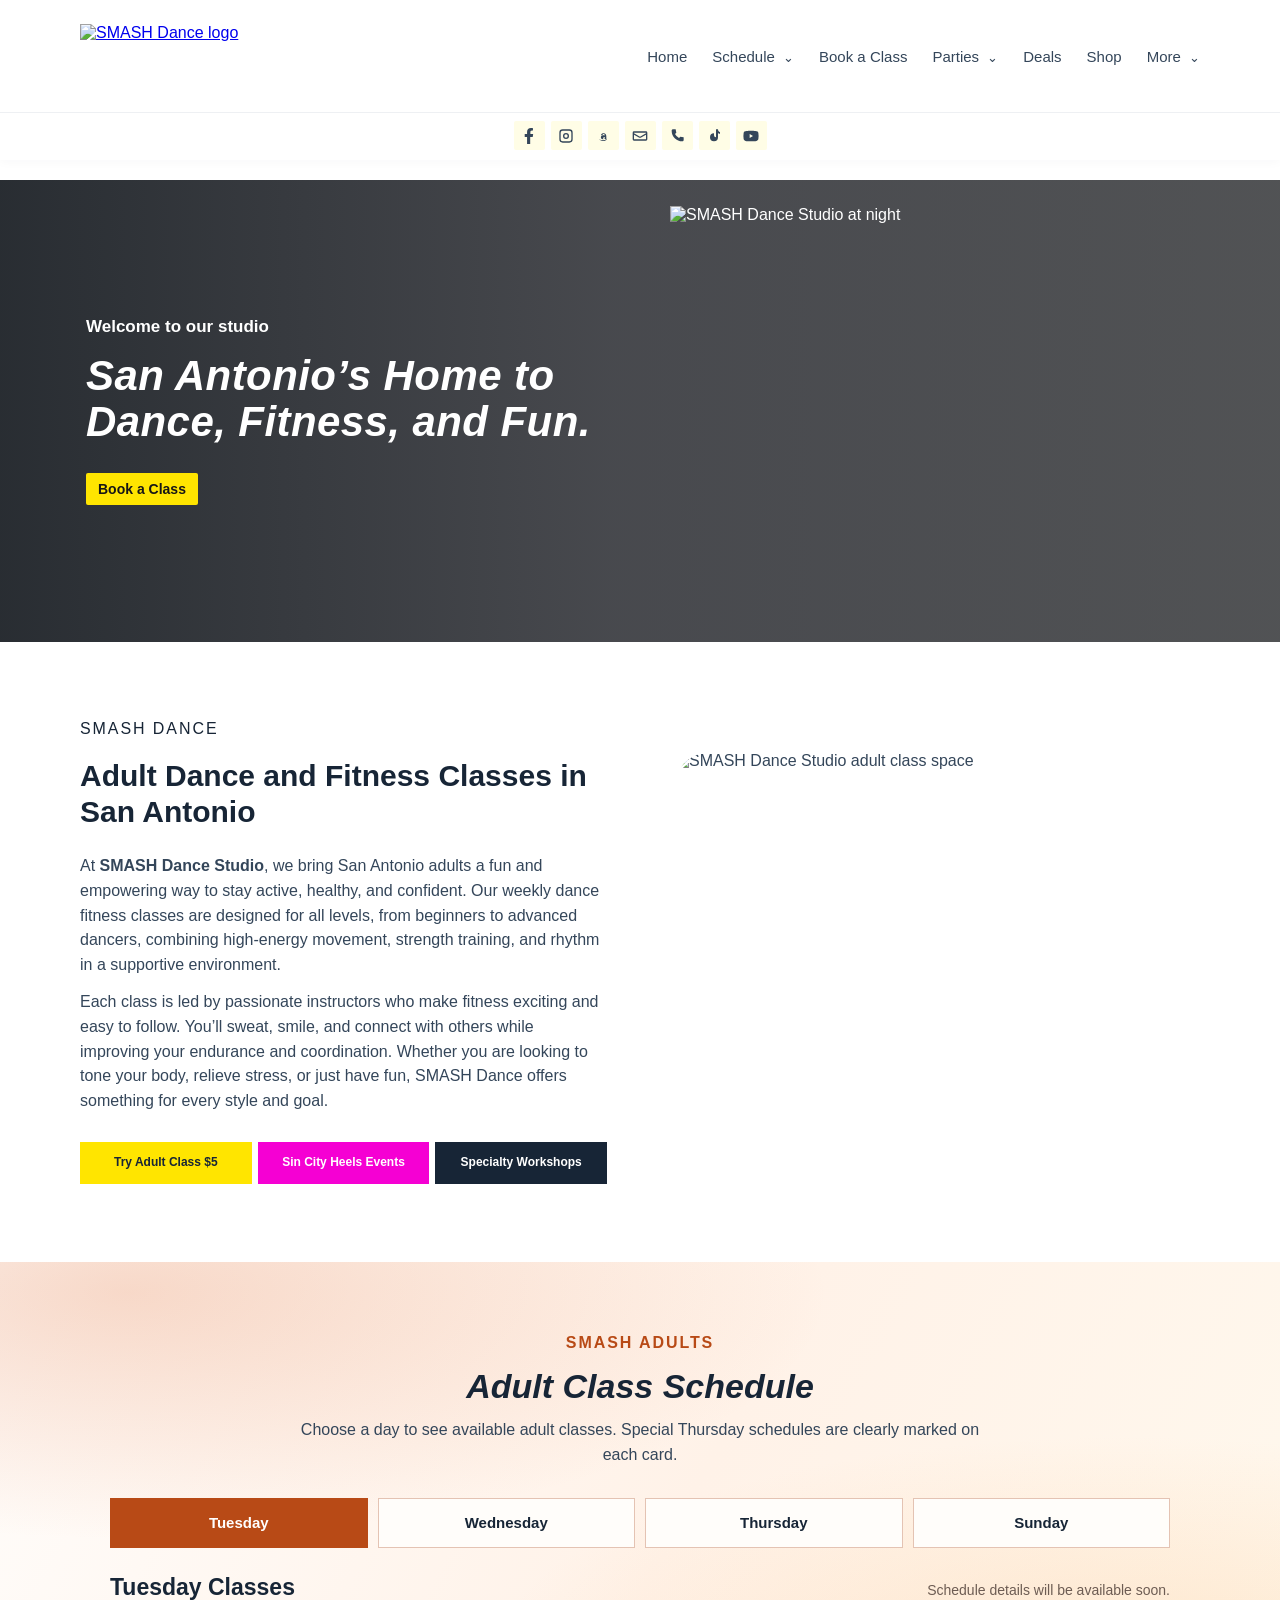
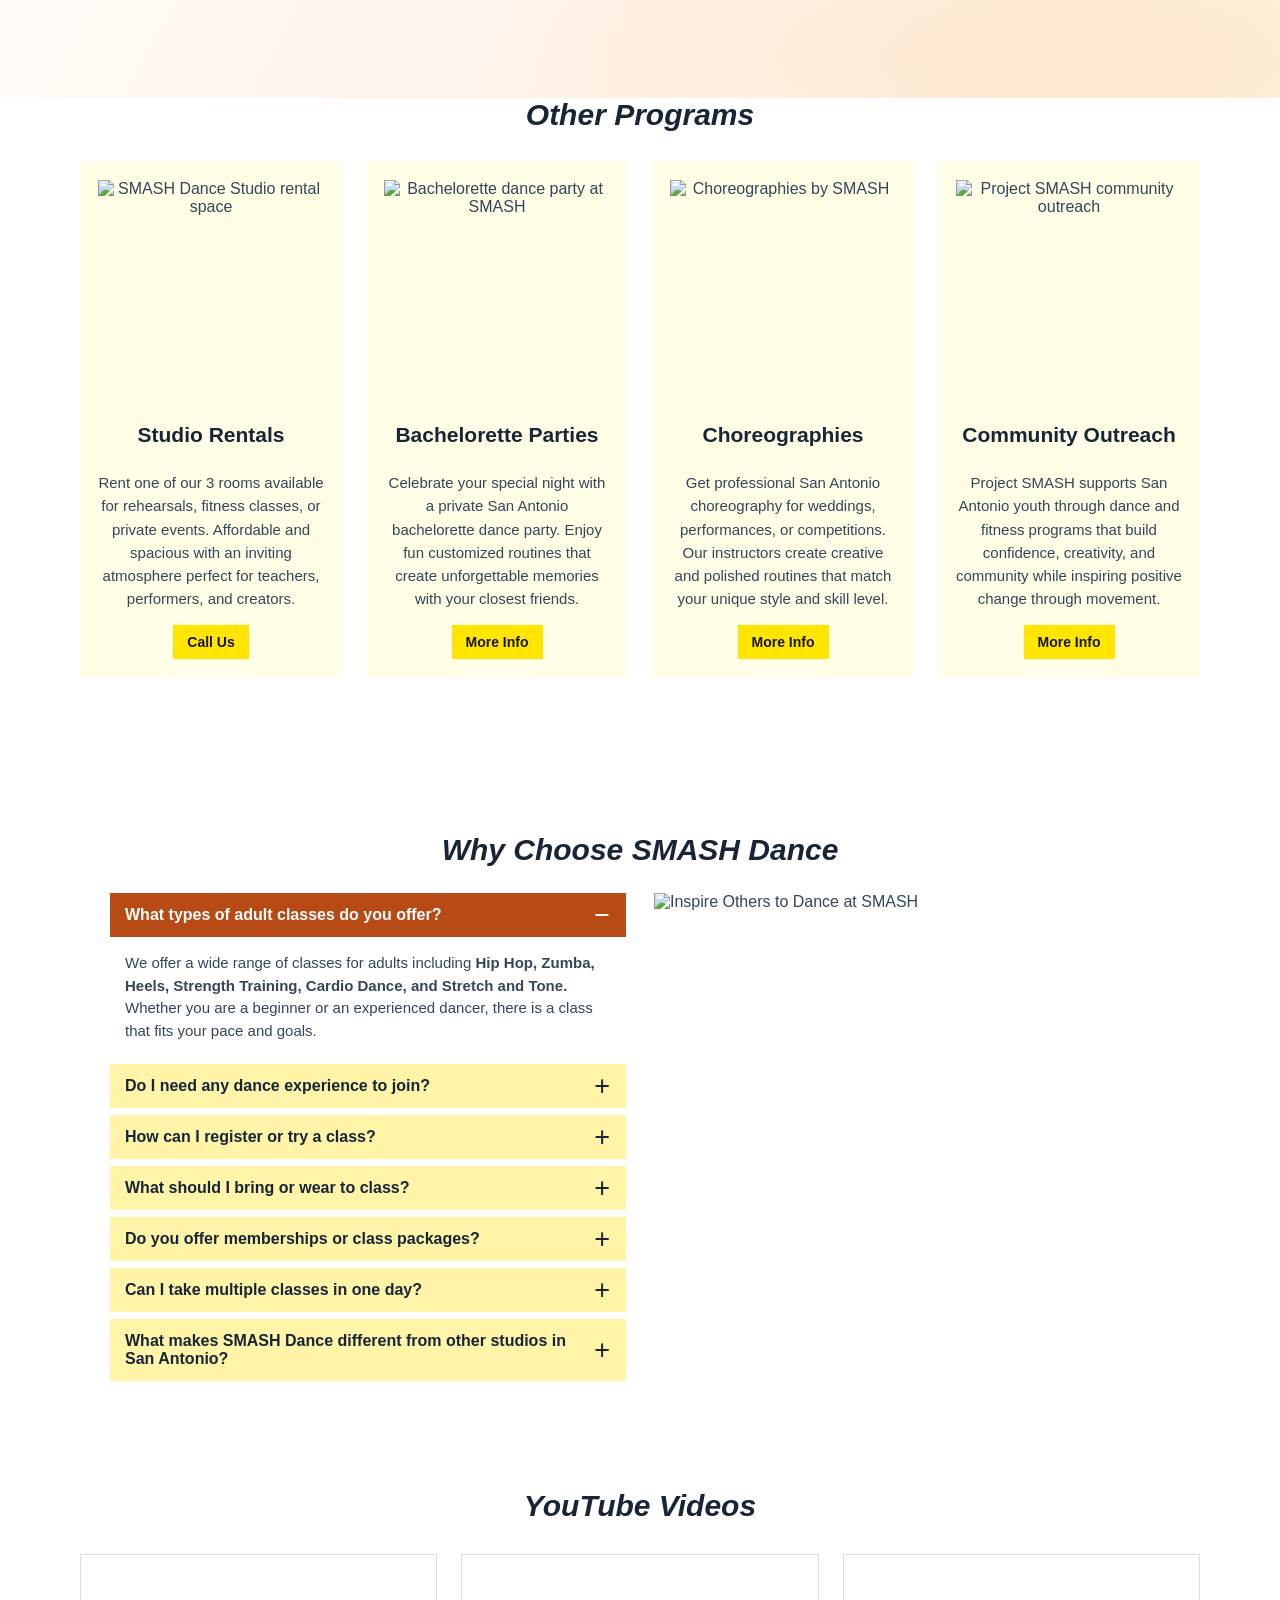
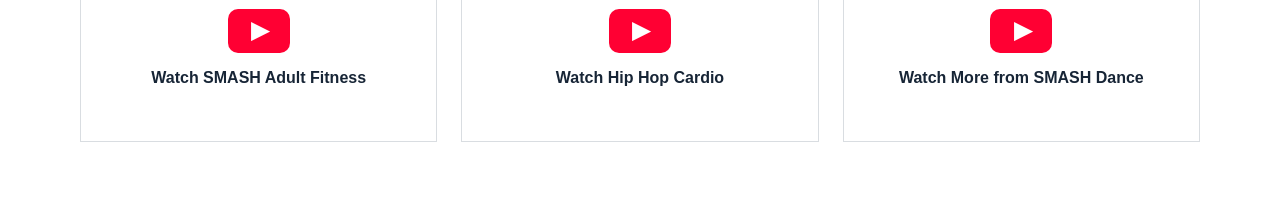
==== adult-classes.html @ 1199802a "Add website pages and styles" ====
<!DOCTYPE html>
<html lang="en">
<head>
  <meta charset="UTF-8">
  <meta name="viewport" content="width=device-width, initial-scale=1">
  <title>Adult Dance &amp; Fitness Classes in San Antonio | SMASH Dance</title>
  <meta name="description" content="Adult dance and fitness classes in San Antonio, including Zumba, hip hop cardio, kickbox tone, workshops, and a $5 trial class at SMASH Dance Studio.">
  <link rel="stylesheet" href="styles.css">
</head>
<body class="adult-classes-page">
  <div id="shared-header"></div>
  <main>
    <section class="adult-hero" aria-labelledby="adult-hero-title">
      <div class="adult-hero-backdrop" aria-hidden="true"></div>
      <div class="adult-hero-shade" aria-hidden="true"></div>
      <div class="container adult-hero-content">
        <div class="adult-hero-copy">
          <p>Welcome to our studio</p>
          <h1 id="adult-hero-title">San Antonio’s Home to<br>Dance, Fitness, and Fun.</h1>
          <div class="adult-hero-actions">
            <a class="story-cta" href="https://smashdance.salesvu.com/?">Book a Class</a>
          </div>
        </div>
        <img class="adult-hero-image" src="assets/incoming/adult-classes/adult-studio-header-night.jpg" alt="SMASH Dance Studio at night">
      </div>
    </section>
    <section class="adult-program container" id="adult-programs" aria-labelledby="adult-program-title">
      <div class="adult-program-copy">
        <p class="section-eyebrow">SMASH DANCE</p>
        <h2 id="adult-program-title">Adult Dance and Fitness Classes in San Antonio</h2>
        <p>At <strong>SMASH Dance Studio</strong>, we bring San Antonio adults a fun and empowering way to stay active, healthy, and confident. Our weekly dance fitness classes are designed for all levels, from beginners to advanced dancers, combining high-energy movement, strength training, and rhythm in a supportive environment.</p>
        <p>Each class is led by passionate instructors who make fitness exciting and easy to follow. You’ll sweat, smile, and connect with others while improving your endurance and coordination. Whether you are looking to tone your body, relieve stress, or just have fun, SMASH Dance offers something for every style and goal.</p>
        <div class="adult-program-actions">
          <a class="adult-program-cta adult-program-trial" href="https://smashdance.salesvu.com/?">Try Adult Class $5</a>
          <a class="adult-program-cta adult-program-events" href="https://www.ticketleap.events/events/vsf-7">Sin City Heels Events</a>
          <a class="adult-program-cta adult-program-workshops" href="index.html#specialty-workshops">Specialty Workshops</a>
        </div>
      </div>
      <img class="adult-program-image" src="assets/incoming/adult-classes/adult-dance-fitness-studio.jpg" alt="SMASH Dance Studio adult class space" loading="lazy">
    </section>
    <section class="adult-schedule-feature" id="adult-weekly-classes" aria-labelledby="adult-schedule-title">
      <div class="container">
        <div class="adult-schedule-head">
          <p class="section-eyebrow">SMASH ADULTS</p>
          <h2 id="adult-schedule-title">Adult Class Schedule</h2>
          <p>Choose a day to see available adult classes. Special Thursday schedules are clearly marked on each card.</p>
        </div>
        <div class="adult-schedule-tabs" role="tablist" aria-label="Adult class schedule days">
          <button class="adult-schedule-tab" type="button" role="tab" aria-selected="true" data-day="Tuesday">Tuesday</button>
          <button class="adult-schedule-tab" type="button" role="tab" aria-selected="false" data-day="Wednesday">Wednesday</button>
          <button class="adult-schedule-tab" type="button" role="tab" aria-selected="false" data-day="Thursday">Thursday</button>
          <button class="adult-schedule-tab" type="button" role="tab" aria-selected="false" data-day="Sunday">Sunday</button>
        </div>
        <div class="adult-schedule-results-head">
          <h3 id="adult-selected-day">Tuesday Classes</h3>
          <p id="adult-class-count">Loading classes…</p>
        </div>
        <div class="adult-schedule-card-grid" id="adult-schedule-card-grid" aria-live="polite"></div>
      </div>
    </section>
    <section class="adult-class-modal" hidden role="dialog" aria-modal="true" aria-labelledby="adult-class-modal-title">
      <button class="adult-class-modal-backdrop" type="button" aria-label="Close class details"></button>
      <div class="adult-class-modal-dialog">
        <button class="adult-class-modal-close" type="button" aria-label="Close class details">×</button>
        <h2 id="adult-class-modal-title"></h2>
        <p class="adult-class-modal-subtitle"></p>
        <p class="adult-class-modal-description"></p>
        <div class="adult-class-modal-facts">
          <p><strong>Day &amp; time:</strong> <span class="adult-class-modal-time"></span></p>
          <p><strong>Schedule:</strong> <span class="adult-class-modal-schedule"></span></p>
        </div>
        <a class="adult-class-modal-cta" href="https://smashdance.salesvu.com/?" target="_blank" rel="noopener">Book a Class</a>
      </div>
    </section>
    <section class="highlights other-programs adult-other-programs" aria-labelledby="adult-other-programs-title">
      <div class="container">
        <h2 id="adult-other-programs-title">Other Programs</h2>
        <div class="highlight-grid">
          <article class="highlight-card">
            <img src="assets/incoming/homepage/other-program-studio-rental.jpg" alt="SMASH Dance Studio rental space" loading="lazy">
            <h3>Studio Rentals</h3>
            <p>Rent one of our 3 rooms available for rehearsals, fitness classes, or private events. Affordable and spacious with an inviting atmosphere perfect for teachers, performers, and creators.</p>
            <a class="highlight-cta" href="tel:210-201-2873">Call Us</a>
          </article>
          <article class="highlight-card">
            <img src="assets/incoming/homepage/other-program-bachelorette.jpg" alt="Bachelorette dance party at SMASH" loading="lazy">
            <h3>Bachelorette Parties</h3>
            <p>Celebrate your special night with a private San Antonio bachelorette dance party. Enjoy fun customized routines that create unforgettable memories with your closest friends.</p>
            <a class="highlight-cta" href="mailto:smashdancetx@gmail.com">More Info</a>
          </article>
          <article class="highlight-card">
            <img src="assets/incoming/homepage/other-program-choreographies.png" alt="Choreographies by SMASH" loading="lazy">
            <h3>Choreographies</h3>
            <p>Get professional San Antonio choreography for weddings, performances, or competitions. Our instructors create creative and polished routines that match your unique style and skill level.</p>
            <a class="highlight-cta" href="mailto:smashdancetx@gmail.com">More Info</a>
          </article>
          <article class="highlight-card">
            <img src="assets/incoming/homepage/studio-highlight-community.jpg" alt="Project SMASH community outreach" loading="lazy">
            <h3>Community Outreach</h3>
            <p>Project SMASH supports San Antonio youth through dance and fitness programs that build confidence, creativity, and community while inspiring positive change through movement.</p>
            <a class="highlight-cta" href="mailto:smashdancetx@gmail.com">More Info</a>
          </article>
        </div>
      </div>
    </section>
    <section class="why-section adult-why" aria-labelledby="adult-why-title">
      <div class="container why-shell">
        <h2 id="adult-why-title">Why Choose SMASH Dance</h2>
        <div class="why-grid">
          <div class="why-accordion">
            <details open>
              <summary>What types of adult classes do you offer?</summary>
              <p>We offer a wide range of classes for adults including <strong>Hip Hop, Zumba, Heels, Strength Training, Cardio Dance, and Stretch and Tone.</strong> Whether you are a beginner or an experienced dancer, there is a class that fits your pace and goals.</p>
            </details>
            <details>
              <summary>Do I need any dance experience to join?</summary>
              <p>Not at all. Our adult classes are designed for <strong>all fitness levels and abilities.</strong> Instructors break down moves step by step, making sure everyone feels comfortable and confident from start to finish.</p>
            </details>
            <details>
              <summary>How can I register or try a class?</summary>
              <p>We recommend trying a class first to see which style you enjoy most. You can drop in for a single session or register for a full pass once you find your favorite class. Registration is quick and can be completed online or at the studio.</p>
            </details>
            <details>
              <summary>What should I bring or wear to class?</summary>
              <p>Wear comfortable, breathable workout clothes and supportive shoes. Bring a water bottle and a towel if needed. Most classes are high energy, so hydration is important.</p>
            </details>
            <details>
              <summary>Do you offer memberships or class packages?</summary>
              <p>Yes. We offer flexible <strong>class passes and memberships</strong> to fit your schedule. You can purchase a single class, a 10 class pass, or a <strong>SMASH VIP Unlimited Membership</strong> for full access to all adult fitness and dance classes.</p>
            </details>
            <details>
              <summary>Can I take multiple classes in one day?</summary>
              <p>Absolutely. Many members enjoy combining cardio and dance with strength or flexibility training. Our schedule allows you to mix and match classes throughout the week to meet your fitness goals.</p>
            </details>
            <details>
              <summary>What makes SMASH Dance different from other studios in San Antonio?</summary>
              <p><strong>SMASH Dance is a welcoming boutique studio</strong> that focuses on community, confidence, and creativity. Our instructors bring years of professional experience while keeping every class fun, supportive, and encouraging. We have built a space where everyone can move, laugh, and grow together in the heart of <strong>San Antonio, Texas.</strong></p>
            </details>
          </div>
          <img class="why-image" src="assets/incoming/homepage/why-choose-smash-dance.jpg" alt="Inspire Others to Dance at SMASH" loading="lazy">
        </div>
      </div>
    </section>
    <section class="media-block kids-videos adult-videos" aria-labelledby="adult-videos-title">
      <div class="container">
        <h2 id="adult-videos-title">YouTube Videos</h2>
        <div class="video-grid">
          <a class="kids-video-placeholder" href="https://youtu.be/qgJL_kpB8dc" target="_blank" rel="noreferrer">
            <span class="kids-video-play" aria-hidden="true">▶</span>
            <span>Watch SMASH Adult Fitness</span>
          </a>
          <a class="kids-video-placeholder" href="https://youtu.be/hNraWyIFzR8" target="_blank" rel="noreferrer">
            <span class="kids-video-play" aria-hidden="true">▶</span>
            <span>Watch Hip Hop Cardio</span>
          </a>
          <a class="kids-video-placeholder" href="https://youtu.be/2BPrhwuqIJ8?si=nO0zePeLsF1EZWvZ" target="_blank" rel="noreferrer">
            <span class="kids-video-play" aria-hidden="true">▶</span>
            <span>Watch More from SMASH Dance</span>
          </a>
        </div>
      </div>
    </section>
  </main>
  <script>
    (() => {
      const grid = document.querySelector('#adult-schedule-card-grid');
      const heading = document.querySelector('#adult-selected-day');
      const count = document.querySelector('#adult-class-count');
      const modal = document.querySelector('.adult-class-modal');
      if (!grid || !heading || !count || !modal) return;

      let classes = [];
      const isActive = (value) => value === true || String(value).trim().toLowerCase() === 'yes';
      const escapeHtml = (value) => String(value || '').replace(/[&<>'"]/g, (character) => ({ '&': '&amp;', '<': '&lt;', '>': '&gt;', "'": '&#39;', '"': '&quot;' }[character]));
      const closeModal = () => { modal.hidden = true; };
      const openModal = (item) => {
        const time = item.end_time ? `${item.start_time} - ${item.end_time}` : item.start_time;
        modal.querySelector('#adult-class-modal-title').textContent = item.class_name;
        modal.querySelector('.adult-class-modal-subtitle').textContent = item.dance_style;
        modal.querySelector('.adult-class-modal-description').textContent = item.short_description || 'More class details will be added soon.';
        modal.querySelector('.adult-class-modal-time').textContent = `${item.day}, ${time}`;
        modal.querySelector('.adult-class-modal-schedule').textContent = item.schedule_note || 'Weekly';
        modal.querySelector('.adult-class-modal-cta').href = item.sign_up_link || 'https://smashdance.salesvu.com/?';
        modal.hidden = false;
      };
      const render = (day) => {
        const selected = classes.filter((item) => isActive(item.active) && item.day === day).sort((a, b) => a.display_order - b.display_order);
        heading.textContent = `${day} Classes`;
        count.textContent = `${selected.length} ${selected.length === 1 ? 'class' : 'classes'} available`;
        grid.innerHTML = selected.map((item) => {
          const [hour, period] = item.start_time.split(' ');
          const bookingUrl = escapeHtml(item.sign_up_link || 'https://smashdance.salesvu.com/?');
          return `<article class="adult-schedule-card"><div class="adult-schedule-time"><strong>${escapeHtml(hour)}</strong><span>${escapeHtml(period)}</span></div><div class="adult-schedule-copy"><h3>${escapeHtml(item.class_name)}</h3><p>${escapeHtml(item.short_description)}</p><div class="adult-schedule-tags"><span>${escapeHtml(item.dance_style)}</span><span class="adult-schedule-special">${escapeHtml(item.schedule_note || 'Weekly')}</span></div><div class="adult-schedule-actions"><button class="adult-schedule-more" type="button" data-class-id="${escapeHtml(item.class_id)}">More Info</button><a class="adult-schedule-book" href="${bookingUrl}" target="_blank" rel="noopener">Book a Class</a></div></div></article>`;
        }).join('');
        grid.querySelectorAll('.adult-schedule-more').forEach((button) => button.addEventListener('click', () => openModal(classes.find((item) => item.class_id === button.dataset.classId))));
      };

      document.querySelectorAll('.adult-schedule-tab').forEach((button) => button.addEventListener('click', () => {
        document.querySelectorAll('.adult-schedule-tab').forEach((tab) => tab.setAttribute('aria-selected', String(tab === button)));
        render(button.dataset.day);
      }));
      modal.querySelector('.adult-class-modal-close').addEventListener('click', closeModal);
      modal.querySelector('.adult-class-modal-backdrop').addEventListener('click', closeModal);
      document.addEventListener('keydown', (event) => { if (event.key === 'Escape') closeModal(); });
      fetch('data/adult-schedule-current.json')
        .then((response) => response.json())
        .then((data) => { classes = Array.isArray(data) ? data : []; render('Tuesday'); })
        .catch(() => { count.textContent = 'Schedule details will be available soon.'; });
    })();

    fetch('index.html')
      .then((response) => response.text())
      .then((markup) => {
        const source = new DOMParser().parseFromString(markup, 'text/html');
        const header = source.querySelector('.site-header');
        const headerTarget = document.querySelector('#shared-header');
        if (!header || !headerTarget) return;
        header.querySelectorAll('[src]').forEach((element) => {
          element.src = new URL(element.getAttribute('src'), window.location.href).href;
        });
        headerTarget.replaceWith(header);
        header.querySelectorAll('.drop-menu a').forEach((link) => {
          if (link.textContent.trim() === 'Kids Schedule') link.href = 'kids-schedule.html';
          if (link.textContent.trim() === 'Adult Schedule') link.href = 'adult-classes.html';
          if (link.textContent.trim() === 'Adult Parties') link.href = 'parties.html';
          if (link.textContent.trim() === 'Kids Parties') link.href = 'kids-parties.html';
        });
        header.querySelectorAll('.main-nav > a').forEach((link) => {
          if (link.textContent.trim() === 'Deals') link.href = 'deals.html';
        });
        const menu = header.querySelector('.menu-toggle');
        const nav = header.querySelector('.main-nav');
        menu?.addEventListener('click', () => {
          const open = nav.classList.toggle('open');
          menu.setAttribute('aria-expanded', String(open));
  menu.setAttribute('aria-label', open ? 'Close navigation' : 'Open navigation');
  menu.querySelector('.sr-only').textContent = open ? 'Close navigation' : 'Open navigation';
        });
      });
  </script>
</body>
</html>
---- styles.css ----
:root{--navy:#34465a;--yellow:#ffe500;--cream:#fffde6;--line:#eef0f3;--shadow:0 12px 28px #102a4318}*{box-sizing:border-box}html,body{margin:0;background:#fff;color:var(--navy);font-family:Arial,sans-serif}.container{width:min(1120px,calc(100% - 40px));margin:auto}.site-header{position:relative;background:#fff;z-index:10;box-shadow:0 2px 10px #102a4308}.topbar{min-height:112px;display:flex;align-items:center;justify-content:space-between}.brand{display:block}.brand img{display:block;width:180px;height:64px;object-fit:contain}.main-nav{display:flex;align-items:center;gap:25px;font-size:15px}.main-nav a{color:var(--navy);text-decoration:none;white-space:nowrap}.main-nav a:hover{color:#172536}.nav-drop{position:relative}.nav-drop>a span{margin-left:4px;font-size:13px}.drop-menu{display:none;position:absolute;top:100%;left:-14px;min-width:185px;background:#fff;border:1px solid var(--line);box-shadow:var(--shadow);padding:8px 0}.nav-drop:hover .drop-menu,.nav-drop:focus-within .drop-menu{display:block}.drop-menu a{display:block;padding:8px 14px}.drop-menu a:hover{background:var(--cream)}.social-row{display:flex;justify-content:center;align-items:center;gap:6px;padding:8px 20px 10px;border-top:1px solid var(--line)}.social-row a{display:grid;place-items:center;width:31px;height:29px;background:var(--cream);border-radius:2px;color:var(--navy);text-decoration:none}.social-row svg{display:block;width:16px;height:16px;fill:currentColor}.menu-toggle{display:none;place-items:center;width:44px;height:40px;border:0;background:var(--yellow);color:#111;padding:0;cursor:pointer}.menu-toggle__icon{display:grid;width:22px;gap:5px}.menu-toggle__icon span{display:block;width:22px;height:2px;background:currentColor;border-radius:999px;transition:transform .18s ease,opacity .18s ease}.menu-toggle[aria-expanded="true"] .menu-toggle__icon span:first-child{transform:translateY(7px) rotate(45deg)}.menu-toggle[aria-expanded="true"] .menu-toggle__icon span:nth-child(2){opacity:0}.menu-toggle[aria-expanded="true"] .menu-toggle__icon span:last-child{transform:translateY(-7px) rotate(-45deg)}.sr-only{position:absolute;width:1px;height:1px;padding:0;margin:-1px;overflow:hidden;clip:rect(0,0,0,0);white-space:nowrap;border:0}
.hero{position:relative;isolation:isolate;min-height:462px;margin-top:20px;background-image:url('assets/incoming/homepage/hero-welcome-jungle.jpg');background-position:center;background-size:cover;color:#fff;overflow:hidden}.hero-shade{position:absolute;inset:0;z-index:-1;background:linear-gradient(90deg,rgba(24,17,14,.9) 0%,rgba(32,21,15,.84) 50%,rgba(18,13,12,.82) 100%)}.hero-content{min-height:462px;display:grid;grid-template-columns:1fr 1fr;align-items:center;gap:60px}.hero-copy{padding-left:6px}.hero-copy p{margin:0 0 16px;font-size:17px;font-weight:700}.hero-copy h1{margin:0;color:#fff;font-size:42px;line-height:1.1;font-style:italic;font-weight:700;letter-spacing:.01em}.hero-cta{display:inline-block;margin:26px 0 0 206px;padding:11px 18px;background:var(--yellow);color:#161616;text-decoration:none;font-size:16px;font-weight:700;font-style:italic;border-radius:2px}.hero-studio{display:block;width:100%;height:410px;object-fit:cover;border-radius:0}
.story{padding:74px 0 72px}.story h2{margin:0 0 24px;color:#172536;font-size:30px;line-height:1.15}.story-grid{display:grid;grid-template-columns:minmax(0,1fr) minmax(0,1fr);gap:88px;align-items:stretch}.story-copy p{margin:0 0 12px;font-size:16px;line-height:1.52}.story-video{display:block;min-height:100%}.story-video img{display:block;width:100%;height:100%;object-fit:cover}.story-actions{display:flex;justify-content:center;gap:9px;margin-top:30px}.story-cta{display:inline-block;padding:8px 12px;background:var(--yellow);color:#161616;text-decoration:none;font-size:14px;font-weight:700;border-radius:2px}
.amazon-feature{min-height:200px;display:grid;place-items:center;background:#fffde6;text-align:center;padding:30px 0}.amazon-feature h2{margin:0 0 25px;color:#172536;font-size:30px;line-height:1.15}.amazon-grid{display:grid;grid-template-columns:repeat(4,minmax(0,1fr));gap:14px}.amazon-grid a{display:block}.amazon-grid img{display:block;width:100%;height:auto}
.hero-cta,.story-cta,.highlight-cta,.menu-toggle{transition:transform .18s ease,box-shadow .18s ease,background-color .18s ease,color .18s ease}.hero-cta:hover,.story-cta:hover,.highlight-cta:hover,.menu-toggle:hover{transform:translateY(-2px);background:#b84a16;color:#fff;box-shadow:0 7px 16px rgba(89,35,15,.24)}.amazon-grid a{transition:transform .18s ease,box-shadow .18s ease}.amazon-grid a:hover{transform:translateY(-2px);box-shadow:0 7px 16px rgba(23,37,54,.18)}
.highlights{padding:78px 0;background:#fff}.highlights h2{margin:0 0 30px;color:#172536;font-size:30px;font-style:italic;line-height:1.15;text-align:center}.highlight-grid{display:grid;grid-template-columns:repeat(3,minmax(0,1fr));gap:24px}.highlight-card{display:flex;min-height:100%;flex-direction:column;background:#fffde6;padding:18px;text-align:center;transition:transform .18s ease,box-shadow .18s ease}.highlight-card:hover{transform:translateY(-6px);box-shadow:0 14px 28px rgba(23,37,54,.17)}.highlight-card img{display:block;width:100%;height:210px;object-fit:cover}.highlight-card h3{display:grid;min-height:50px;margin:19px 0 12px;place-items:center;color:#172536;font-size:21px;line-height:1.2}.highlight-card p{min-height:116px;margin:0;color:var(--navy);font-size:15px;line-height:1.55}.highlight-cta{align-self:center;margin-top:18px;padding:9px 14px;background:var(--yellow);color:#161616;text-decoration:none;font-size:14px;font-weight:700}
.other-programs{padding-top:0}
@media(max-width:850px){.container{width:calc(100% - 40px)}.topbar{min-height:76px}.brand img{width:150px;height:56px}.menu-toggle{display:grid}.main-nav{display:none;position:absolute;top:76px;left:0;right:0;background:#fff;padding:14px;flex-direction:column;align-items:stretch;gap:0;box-shadow:var(--shadow)}.main-nav.open{display:flex}.main-nav>a,.nav-drop>a{display:block;padding:11px 6px}.drop-menu{position:static;box-shadow:none;border:0;border-left:2px solid var(--yellow);margin-left:8px}.nav-drop:hover .drop-menu{display:none}.nav-drop:focus-within .drop-menu{display:block}.social-row{gap:5px}}
@media(max-width:850px){.hero{margin-top:32px;min-height:auto}.hero-content{min-height:0;grid-template-columns:1fr;gap:28px;padding:56px 0}.hero-copy{padding-left:0}.hero-copy h1{font-size:34px}.hero-cta{margin-left:0}.hero-studio{height:280px}.story{padding:52px 0}.story h2,.amazon-feature h2{font-size:26px}.story-grid{grid-template-columns:1fr;gap:30px}.story-actions{flex-wrap:wrap}.amazon-grid{grid-template-columns:repeat(2,minmax(0,1fr))}}
@media(min-width:521px) and (max-width:850px){.highlight-grid{grid-template-columns:repeat(2,minmax(0,1fr))}.highlight-card:last-child{grid-column:1 / -1;width:calc(50% - 12px);justify-self:center}}
@media(max-width:520px){.amazon-grid{grid-template-columns:1fr}}
@media(max-width:520px){.highlights{padding:54px 0}.highlights h2{font-size:26px}.highlight-grid{grid-template-columns:1fr}.highlight-card{padding:16px}.highlight-card img{height:220px}}
.media-block{padding:78px 0 70px;background:#fff}.media-block h2,.gallery-section h2{margin:0 0 30px;color:#172536;font-size:30px;font-style:italic;line-height:1.15;text-align:center}.video-grid{display:grid;grid-template-columns:repeat(3,minmax(0,1fr));gap:24px}.video-card{display:grid;gap:12px;text-align:center}.video-placeholder{display:grid;min-height:176px;place-items:center;background:linear-gradient(135deg,#243247,#111a25);color:#fff;font-size:17px;font-weight:700;letter-spacing:.03em}.video-card a{color:#172536;font-size:16px;font-weight:700;text-decoration:none}.video-card a:hover{text-decoration:underline}.gallery-section{padding:0 0 78px;background:#fff}.gallery-carousel{position:relative}.gallery-track{display:flex;gap:5px;overflow-x:auto;scroll-snap-type:x mandatory;scroll-behavior:smooth;scrollbar-width:none}.gallery-track::-webkit-scrollbar{display:none}.gallery-track img{flex:0 0 calc((100% - 10px) / 3);height:245px;object-fit:cover;scroll-snap-align:start}.gallery-control{position:absolute;z-index:1;top:50%;display:grid;width:38px;height:38px;place-items:center;border:0;background:var(--yellow);color:#161616;font-size:31px;line-height:1;transform:translateY(-50%);cursor:pointer;transition:transform .18s ease,box-shadow .18s ease,background-color .18s ease,color .18s ease}.gallery-control:hover{background:#b84a16;color:#fff;box-shadow:0 7px 16px rgba(89,35,15,.24)}.gallery-prev{left:14px}.gallery-next{right:14px}
@media(max-width:850px){.video-grid{grid-template-columns:1fr;max-width:560px;margin:auto}.video-placeholder{min-height:230px}.gallery-track img{flex-basis:calc((100% - 5px) / 2);height:250px}}
@media(max-width:520px){.media-block{padding:54px 0}.media-block h2,.gallery-section h2{font-size:26px}.video-placeholder{min-height:190px}.gallery-track img{flex-basis:82%;height:230px}.gallery-control{width:34px;height:34px}.gallery-prev{left:8px}.gallery-next{right:8px}}
.media-block{padding-top:0;padding-bottom:78px}
@media(max-width:520px){.other-programs{padding-top:0}.media-block{padding-top:0;padding-bottom:54px}}
.why-section{padding:48px 0 78px;background:#fff}.why-shell{background:#fffde6;padding:30px}.why-shell h2{margin:0 0 26px;color:#172536;font-size:30px;font-style:italic;line-height:1.15;text-align:center}.why-grid{display:grid;grid-template-columns:minmax(0,1fr) minmax(0,1fr);gap:28px;align-items:stretch}.why-accordion{display:grid;align-content:start;gap:7px}.why-accordion details{background:#fff}.why-accordion summary{position:relative;display:block;padding:13px 48px 13px 15px;background:#fff4a8;color:#172536;cursor:pointer;font-size:16px;font-weight:700;list-style:none}.why-accordion summary::-webkit-details-marker{display:none}.why-accordion summary::after{position:absolute;right:16px;top:50%;content:'+';font-size:27px;font-weight:400;line-height:1;transform:translateY(-50%)}.why-accordion details[open] summary::after{content:'−'}.why-accordion summary:hover{background:#ffea75}.why-accordion details[open] summary,.why-accordion details[open] summary:hover{background:#b84a16;color:#fff}.why-accordion p{margin:0;padding:15px;background:#fff;color:var(--navy);font-size:15px;line-height:1.5}.why-image{display:block;width:100%;height:100%;min-height:470px;object-fit:cover}
@media(max-width:850px){.why-grid{grid-template-columns:1fr}.why-image{min-height:320px;height:320px}}
@media(max-width:520px){.why-section{padding:34px 0 54px}.why-shell{padding:20px 14px}.why-shell h2{font-size:26px}.why-accordion summary{font-size:15px}.why-image{height:260px;min-height:260px}}
.video-lightbox{display:grid;gap:12px;color:#172536;text-decoration:none}.video-lightbox:hover span{text-decoration:underline}.gallery-lightbox{flex:0 0 calc((100% - 10px) / 3);height:245px;padding:0;border:0;background:none;cursor:zoom-in;scroll-snap-align:start}.gallery-track .gallery-lightbox img{display:block;width:100%;height:100%;object-fit:cover}.lightbox{position:fixed;z-index:1000;inset:0;display:grid;place-items:center;padding:28px}.lightbox[hidden]{display:none}.lightbox-backdrop{position:absolute;inset:0;border:0;background:rgba(10,13,18,.9);cursor:zoom-out}.lightbox-dialog{position:relative;z-index:1;display:grid;place-items:center;width:min(1120px,100%);max-height:100%;padding:30px 64px}.lightbox-content{display:grid;width:100%;max-height:calc(100vh - 56px);place-items:center}.lightbox-content img{display:block;max-width:100%;max-height:calc(100vh - 56px);object-fit:contain}.lightbox-content iframe{display:block;width:min(960px,100%);aspect-ratio:16 / 9;border:0;background:#101820}.lightbox-close,.lightbox-nav{position:absolute;z-index:2;display:grid;width:42px;height:42px;place-items:center;border:0;background:var(--yellow);color:#161616;font-size:32px;line-height:1;cursor:pointer;transition:transform .18s ease,box-shadow .18s ease,background-color .18s ease,color .18s ease}.lightbox-close{top:0;right:10px;font-size:30px}.lightbox-previous{left:10px;top:50%;transform:translateY(-50%)}.lightbox-next{right:10px;top:50%;transform:translateY(-50%)}.lightbox-close:hover,.lightbox-nav:hover{background:#b84a16;color:#fff;box-shadow:0 7px 16px rgba(0,0,0,.28)}.lightbox-close:hover{transform:translateY(-2px)}.lightbox-previous:hover,.lightbox-next:hover{transform:translateY(-50%) scale(1.04)}.lightbox.is-video .lightbox-nav{display:none}
@media(max-width:850px){.gallery-lightbox{flex-basis:calc((100% - 5px) / 2);height:250px}}
@media(max-width:520px){.gallery-lightbox{flex-basis:82%;height:230px}.lightbox{padding:14px}.lightbox-dialog{padding:28px 42px}.lightbox-close{right:0}.lightbox-previous{left:0}.lightbox-next{right:0}.lightbox-close,.lightbox-nav{width:36px;height:36px;font-size:27px}.lightbox-content img{max-height:calc(100vh - 28px)}}
.site-footer{background:#fffde6;padding:70px 0 42px;color:#172536}.footer-grid{display:grid;grid-template-columns:.9fr 1.1fr 1.1fr;gap:62px;align-items:start}.footer-brand{display:grid;min-height:220px;place-items:center}.footer-brand img{display:block;width:min(100%,350px);height:auto;filter:drop-shadow(0 10px 12px rgba(76,65,13,.17))}.footer-links,.footer-contact{text-align:center}.footer-links h2,.footer-contact h2{margin:0;color:#172536;font-size:26px;line-height:1.15}.footer-rule{height:2px;margin:32px 0;background:#7d8b8e}.footer-links nav{display:grid;gap:7px}.footer-links a,.footer-contact address,.footer-contact>a{color:#172536;font-size:16px;line-height:1.35;text-decoration:none}.footer-links a{font-weight:700}.footer-links a:hover,.footer-contact>a:hover{text-decoration:underline}.footer-contact address{display:block;margin:0 0 9px;font-style:normal}.footer-contact .footer-email,.footer-contact .footer-phone{display:block;margin:0 0 8px}.footer-social{display:flex;flex-wrap:wrap;justify-content:center;gap:5px;margin-top:20px}.footer-social a{display:grid;width:31px;height:31px;place-items:center;border-radius:6px;background:var(--yellow);color:#172536;transition:transform .18s ease,box-shadow .18s ease,background-color .18s ease,color .18s ease}.footer-social svg{display:block;width:16px;height:16px;fill:currentColor}.footer-social a:hover{transform:translateY(-2px);background:#b84a16;color:#fff;box-shadow:0 7px 16px rgba(89,35,15,.24)}.footer-copyright{margin:32px 0 0;text-align:center;color:#172536;font-size:14px}
@media(max-width:850px){.site-footer{padding:54px 0 32px}.footer-grid{grid-template-columns:1fr 1fr;gap:46px 36px}.footer-brand{grid-column:1 / -1;min-height:auto}.footer-brand img{width:270px}.footer-rule{margin:24px 0}}
@media(max-width:520px){.site-footer{padding:46px 0 28px}.footer-grid{grid-template-columns:1fr;gap:44px}.footer-brand{grid-column:auto}.footer-brand img{width:240px}.footer-links h2,.footer-contact h2{font-size:24px}.footer-social{max-width:270px;margin-left:auto;margin-right:auto}.footer-copyright{margin-top:38px;font-size:13px}}
.amazon-feature{background:radial-gradient(circle 540px at 50% 0%,rgba(255,224,93,.21) 0%,rgba(255,232,119,.08) 43%,rgba(255,250,220,0) 72%),linear-gradient(180deg,#fffefa 0%,#fffcef 56%,#fffefb 100%)}
.kids-hero{position:relative;isolation:isolate;min-height:462px;margin-top:20px;color:#fff;overflow:hidden}.kids-hero-backdrop{position:absolute;z-index:-2;inset:0;background:url('assets/incoming/kids-schedule/kids-showcase-stage.jpg') center 48% / cover no-repeat}.kids-hero-shade{position:absolute;z-index:-1;inset:0;background:linear-gradient(90deg,rgba(23,20,17,.9) 0%,rgba(46,24,21,.8) 51%,rgba(22,16,14,.74) 100%)}.kids-hero-content{min-height:462px;display:grid;grid-template-columns:1fr 1fr;align-items:center;gap:60px}.kids-hero-copy{padding-left:6px}.kids-hero-heading{width:max-content;max-width:100%}.kids-hero-copy p{margin:0 0 16px;font-size:17px;font-weight:700}.kids-hero-copy h1{margin:0;color:#fff;font-size:42px;line-height:1.1;font-style:italic;font-weight:700;letter-spacing:.01em}.kids-hero .hero-cta{display:table;margin:26px auto 0}.kids-hero-image{display:block;width:100%;height:410px;object-fit:cover;border-radius:0}@media(max-width:850px){.kids-hero{margin-top:32px;min-height:auto}.kids-hero-content{min-height:0;grid-template-columns:1fr;gap:28px;padding:56px 0}.kids-hero-copy{padding-left:0}.kids-hero-copy h1{font-size:34px}.kids-hero-image{height:280px}}
.kids-program{display:grid;grid-template-columns:minmax(0,1fr) minmax(0,1fr);gap:66px;align-items:center;padding:78px 0}.section-eyebrow{margin:0 0 20px;color:#172536;font-size:16px;letter-spacing:.12em}.kids-program h2{margin:0 0 24px;color:#172536;font-size:clamp(18px,2.1vw,30px);line-height:1.2;white-space:nowrap}.kids-program-copy>p:not(.section-eyebrow){margin:0;color:var(--navy);font-size:16px;line-height:1.55}.kids-program .story-cta{display:table;margin:28px auto 0}.kids-carousel{position:relative;aspect-ratio:4 / 3;overflow:hidden;background:#172536}.kids-carousel-slide{position:absolute;inset:0;display:block;width:100%;height:100%;object-fit:cover;opacity:0;transition:opacity .35s ease}.kids-carousel-slide.is-active{opacity:1}.kids-carousel-control{position:absolute;top:50%;display:grid;width:40px;height:40px;place-items:center;border:0;background:var(--yellow);color:#172536;font-size:28px;line-height:1;cursor:pointer;transform:translateY(-50%);transition:background-color .18s ease,color .18s ease}.kids-carousel-control:hover{background:#b84a16;color:#fff}.kids-carousel-previous{left:0}.kids-carousel-next{right:0}@media(max-width:850px){.kids-program{grid-template-columns:1fr;gap:34px;padding:52px 0}.kids-program h2{font-size:clamp(18px,5vw,27px)}.kids-carousel{order:-1}}
.kids-schedule-feature{padding:78px 0;background:radial-gradient(ellipse at 12% 8%,rgba(255,224,93,.52) 0%,rgba(255,224,93,0) 43%),radial-gradient(ellipse at 88% 92%,rgba(255,187,82,.20) 0%,rgba(255,187,82,0) 40%),linear-gradient(118deg,#fffdf0 0%,#fff8c8 54%,#fff5d7 100%)}.kids-schedule-feature h2{margin:0;color:#172536;font-size:30px;font-style:italic;line-height:1.15;text-align:center}.kids-schedule-intro{max-width:650px;margin:12px auto 28px;color:var(--navy);font-size:16px;line-height:1.5;text-align:center}.kids-schedule-tabs{display:grid;grid-template-columns:repeat(6,minmax(0,1fr));gap:9px;max-width:1060px;margin:0 auto 26px}.kids-schedule-tab{min-height:50px;border:1px solid #d8d4b9;background:#fffdf0;color:#172536;font:inherit;font-size:15px;font-weight:800;cursor:pointer;transition:background-color .18s ease,transform .18s ease,box-shadow .18s ease}.kids-schedule-tab:hover{transform:translateY(-2px);box-shadow:0 6px 14px rgba(78,65,14,.16)}.kids-schedule-tab[aria-selected="true"]{border-color:#ffe500;background:#ffe500}.kids-schedule-results-head{display:flex;align-items:baseline;justify-content:space-between;max-width:1060px;margin:0 auto 15px;color:#172536}.kids-schedule-results-head h3{margin:0;font-size:23px}.kids-schedule-results-head p{margin:0;color:#536274;font-size:14px}.kids-schedule-card-grid{display:grid;grid-template-columns:repeat(3,minmax(0,1fr));gap:18px;max-width:1060px;margin:auto}.kids-schedule-card{display:grid;grid-template-columns:76px minmax(0,1fr);min-height:152px;background:#fffde6;box-shadow:0 10px 24px rgba(23,37,54,.12)}.kids-schedule-time{display:grid;align-content:center;gap:3px;padding:12px 8px;background:#ffe500;color:#172536;text-align:center}.kids-schedule-time strong{font-size:19px;line-height:1.05}.kids-schedule-time span{font-size:12px;font-weight:800}.kids-schedule-copy{display:flex;min-width:0;flex-direction:column;padding:18px 17px 15px}.kids-schedule-copy h3{margin:0;color:#172536;font-size:19px;line-height:1.2}.kids-schedule-copy p{margin:6px 0 0;color:var(--navy);font-size:13px;line-height:1.42}.kids-schedule-tags{display:flex;flex-wrap:wrap;gap:6px;margin-top:10px}.kids-schedule-tags span{padding:4px 7px;background:#f1edfd;color:#493982;font-size:11px;font-weight:800}.kids-schedule-more{align-self:flex-start;margin-top:10px;padding:8px 10px;border:0;background:#172536;color:#fff;font:inherit;font-size:13px;font-weight:800;cursor:pointer;transition:background-color .18s ease,transform .18s ease}.kids-schedule-more:hover{background:#b84a16;transform:translateY(-2px)}.kids-schedule-cta{max-width:1060px;margin:28px auto 0;padding:20px;background:#fff;text-align:center;box-shadow:0 9px 22px rgba(23,37,54,.08)}.kids-schedule-cta p{margin:0;color:var(--navy)}.kids-schedule-cta .story-cta{display:inline-block;margin:13px 0 0}.kids-class-modal[hidden]{display:none}.kids-class-modal{position:fixed;z-index:2000;inset:0;display:grid;place-items:center;padding:22px}.kids-class-modal-backdrop{position:absolute;inset:0;border:0;background:rgba(10,15,20,.75);cursor:pointer}.kids-class-modal-dialog{position:relative;z-index:1;width:min(560px,100%);max-height:calc(100vh - 44px);overflow:auto;padding:34px;background:#fffde6;box-shadow:0 18px 50px rgba(0,0,0,.35)}.kids-class-modal-close{position:absolute;top:0;right:0;width:44px;height:44px;border:0;background:#ffe500;color:#172536;font-size:28px;cursor:pointer}.kids-class-modal-dialog h2{margin:0;color:#172536;font-size:28px;line-height:1.16}.kids-class-modal-subtitle{margin:7px 0 18px!important;color:#5b497e!important;font-weight:800}.kids-class-modal-dialog p{margin:0;color:var(--navy);line-height:1.58}.kids-class-modal-facts{display:grid;gap:10px;margin:21px 0;padding:16px;background:#fff}.kids-class-modal-facts strong{display:inline-block;min-width:100px;color:#172536}.kids-class-modal-cta{display:inline-block;padding:11px 15px;background:#ffe500;color:#172536;font-size:14px;font-weight:800;text-decoration:none}@media(max-width:850px){.kids-schedule-feature{padding:52px 0}.kids-schedule-feature h2{font-size:27px}.kids-schedule-card-grid{grid-template-columns:repeat(2,minmax(0,1fr))}.kids-schedule-tabs{grid-template-columns:repeat(3,minmax(0,1fr));max-width:680px}.kids-schedule-results-head{max-width:680px}.kids-schedule-cta{max-width:680px}}@media(max-width:560px){.kids-schedule-feature{padding:50px 0}.kids-schedule-tabs{gap:7px}.kids-schedule-tab{min-height:46px;font-size:14px}.kids-schedule-results-head{display:block;margin-bottom:14px}.kids-schedule-results-head h3{font-size:21px}.kids-schedule-results-head p{margin-top:3px}.kids-schedule-card-grid{grid-template-columns:1fr}.kids-schedule-card{grid-template-columns:72px minmax(0,1fr)}.kids-class-modal-dialog{padding:30px 22px 25px}}
.young-dancers{padding-top:0;background:#fff}.young-dancers h2{margin-bottom:30px}.young-dancers .gallery-track{gap:0}.young-dancers .gallery-lightbox{flex-basis:calc(100% / 3);height:260px}.young-dancers .gallery-control{background:#172536;color:#fff}.young-dancers .gallery-control:hover{background:#b84a16}.young-dancers .gallery-prev{left:0}.young-dancers .gallery-next{right:0}@media(max-width:850px){.young-dancers{padding-top:0}.young-dancers .gallery-lightbox{flex-basis:50%;height:250px}}@media(max-width:520px){.young-dancers .gallery-lightbox{flex-basis:85%;height:230px}}
.kids-videos{padding-top:0;background:#fff}.kids-videos h2{padding:0;background:transparent}.kids-video-placeholder{display:grid;min-height:188px;place-items:center;align-content:center;gap:16px;padding:24px;background:linear-gradient(135deg,#243247,#111a25);color:#fff;text-decoration:none;font-size:16px;font-weight:700;transition:transform .18s ease,box-shadow .18s ease}.kids-video-placeholder:hover{transform:translateY(-4px);box-shadow:0 14px 28px rgba(23,37,54,.22)}.kids-video-play{display:grid;width:62px;height:44px;place-items:center;padding-left:3px;background:#ff0033;color:#fff;font-size:23px;line-height:1;border-radius:10px}@media(max-width:850px){.kids-video-placeholder{min-height:210px}}
.kids-other-programs{padding-top:0}.kids-other-programs .highlight-grid{grid-template-columns:repeat(4,minmax(0,1fr))}@media(max-width:1000px){.kids-other-programs .highlight-grid{grid-template-columns:repeat(2,minmax(0,1fr))}}@media(max-width:520px){.kids-other-programs .highlight-grid{grid-template-columns:1fr}}
.kids-schedule-page .why-shell{background:#fff;overflow:hidden}
.adult-hero{position:relative;isolation:isolate;min-height:462px;margin-top:20px;overflow:hidden;color:#fff}.adult-hero-backdrop{position:absolute;z-index:-2;inset:0;background:url('assets/incoming/adult-classes/adult-hero-once-a-dancer.jpg') center 52% / cover no-repeat}.adult-hero-shade{position:absolute;z-index:-1;inset:0;background:linear-gradient(90deg,rgba(11,16,22,.88) 0%,rgba(20,22,28,.78) 48%,rgba(14,16,19,.72) 100%)}.adult-hero-content{min-height:462px;display:grid;grid-template-columns:1fr 1fr;align-items:center;gap:60px}.adult-hero-copy{padding-left:6px}.adult-hero-copy>p{margin:0 0 16px;font-size:17px;font-weight:700}.adult-hero-copy h1{margin:0;color:#fff;font-size:42px;font-style:italic;font-weight:700;line-height:1.1;letter-spacing:.01em}.adult-hero-actions{display:flex;flex-wrap:wrap;gap:14px;margin-top:28px}.adult-hero .story-cta{margin:0}.adult-hero-outline{display:inline-block;padding:10px 12px;border:1px solid var(--yellow);color:var(--yellow);font-size:14px;font-weight:700;text-decoration:none;transition:background-color .18s ease,color .18s ease}.adult-hero-outline:hover{background:var(--yellow);color:#172536}.adult-hero-image{display:block;width:100%;height:410px;object-fit:cover;object-position:center;border-radius:0}@media(max-width:850px){.adult-hero{margin-top:32px;min-height:auto}.adult-hero-content{min-height:0;grid-template-columns:1fr;gap:28px;padding:56px 0}.adult-hero-copy{padding-left:0}.adult-hero-copy h1{font-size:34px}.adult-hero-image{height:310px}}@media(max-width:520px){.adult-hero-copy h1{font-size:30px}.adult-hero-actions{gap:10px}.adult-hero-image{height:260px}}
.adult-program{display:grid;grid-template-columns:minmax(0,1fr) minmax(0,1fr);align-items:center;gap:66px;padding:78px 0}.adult-program h2{margin:0 0 24px;color:#172536;font-size:30px;line-height:1.2}.adult-program-copy>p:not(.section-eyebrow){margin:0 0 12px;color:var(--navy);font-size:16px;line-height:1.55}.adult-program-actions{display:grid;grid-template-columns:repeat(3,minmax(0,1fr));gap:6px;margin-top:28px}.adult-program-cta{display:grid;min-width:0;min-height:42px;place-items:center;padding:10px 8px;font-size:12px;font-weight:700;line-height:1.1;text-align:center;text-decoration:none;white-space:nowrap;transition:background-color .18s ease,color .18s ease,transform .18s ease}.adult-program-cta:hover{transform:translateY(-2px)}.adult-program-trial{background:var(--yellow);color:#172536}.adult-program-trial:hover{background:#b84a16;color:#fff}.adult-program-events{background:#f500d3;color:#fff}.adult-program-events:hover{background:#b6009e;color:#fff}.adult-program-workshops{background:#172536;color:#fff}.adult-program-workshops:hover{background:#34465a;color:#fff}.adult-program-image{display:block;width:100%;height:400px;object-fit:cover;border-radius:38px 0 38px 0}@media(max-width:850px){.adult-program{grid-template-columns:1fr;gap:34px;padding:52px 0}.adult-program h2{font-size:27px}.adult-program-image{height:350px}}@media(max-width:520px){.adult-program{padding:54px 0}.adult-program h2{font-size:26px}.adult-program-actions{grid-template-columns:1fr}.adult-program-cta{min-height:46px;font-size:13px}.adult-program-image{height:280px;border-radius:28px 0 28px 0}}
.adult-weekly{padding:0 0 78px;background:#fff}.adult-weekly-schedule{width:min(760px,100%);margin:0 auto 54px}.adult-weekly-schedule img{display:block;width:100%;height:auto;background:#fff;box-shadow:0 12px 24px rgba(23,37,54,.16)}.adult-weekly-details{padding:44px;background:linear-gradient(118deg,#fffdf0 0%,#fff8c8 54%,#fff5d7 100%);color:#172536}.adult-weekly-details h2{margin:0 0 36px;font-size:30px;line-height:1.15;text-align:center}.adult-weekly-class-list{display:grid;grid-template-columns:repeat(3,minmax(0,1fr));gap:18px}.adult-weekly-class-list article,.adult-weekly-community{padding:24px;background:#fff;border-top:5px solid var(--yellow)}.adult-weekly-class-list h3,.adult-weekly-community h3{margin:0 0 12px;font-size:18px;line-height:1.3}.adult-weekly-class-list p,.adult-weekly-community p{margin:0;font-size:16px;line-height:1.5}.adult-weekly-community{margin-top:18px}.adult-weekly-book{display:table;margin:26px auto 0;padding:11px 18px;background:var(--yellow);color:#172536;font-size:15px;font-weight:700;text-decoration:none;transition:background-color .18s ease,color .18s ease,transform .18s ease}.adult-weekly-book:hover{background:#b84a16;color:#fff;transform:translateY(-2px)}@media(max-width:850px){.adult-weekly-schedule{margin-bottom:42px}.adult-weekly-details{padding:32px}.adult-weekly-class-list{grid-template-columns:repeat(2,minmax(0,1fr))}}@media(max-width:620px){.adult-weekly{padding-bottom:54px}.adult-weekly-schedule{margin-bottom:32px}.adult-weekly-details{padding:28px 20px}.adult-weekly-details h2{font-size:26px;margin-bottom:28px}.adult-weekly-class-list{grid-template-columns:1fr;gap:14px}.adult-weekly-class-list article,.adult-weekly-community{padding:20px}.adult-weekly-community{margin-top:14px}}
.adult-schedule-feature{padding:72px 0 82px;background:radial-gradient(ellipse at 10% 7%,rgba(226,118,66,.26) 0%,rgba(226,118,66,0) 43%),radial-gradient(ellipse at 88% 92%,rgba(251,192,130,.29) 0%,rgba(251,192,130,0) 40%),linear-gradient(118deg,#fffdfb 0%,#fff2e8 54%,#fff8ed 100%)}.adult-schedule-head{max-width:700px;margin:0 auto 30px;text-align:center}.adult-schedule-head .section-eyebrow{margin-bottom:15px;color:#b84a16;font-weight:800}.adult-schedule-head h2{margin:0;color:#172536;font-size:34px;font-style:italic;line-height:1.15}.adult-schedule-head>p:last-child{margin:12px 0 0;color:var(--navy);font-size:16px;line-height:1.55}.adult-schedule-tabs{display:grid;grid-template-columns:repeat(4,minmax(0,1fr));gap:10px;max-width:1060px;margin:0 auto 26px}.adult-schedule-tab{min-height:50px;border:1px solid #e4c3b3;background:#fffdfa;color:#172536;font:inherit;font-size:15px;font-weight:800;cursor:pointer;transition:background-color .18s ease,transform .18s ease,box-shadow .18s ease}.adult-schedule-tab:hover{transform:translateY(-2px);box-shadow:0 6px 14px rgba(116,59,28,.16)}.adult-schedule-tab[aria-selected="true"]{border-color:#b84a16;background:#b84a16;color:#fff}.adult-schedule-results-head{display:flex;align-items:baseline;justify-content:space-between;max-width:1060px;margin:0 auto 15px;color:#172536}.adult-schedule-results-head h3{margin:0;font-size:23px}.adult-schedule-results-head p{margin:0;color:#6d5c53;font-size:14px}.adult-schedule-card-grid{display:grid;grid-template-columns:repeat(3,minmax(0,1fr));gap:18px;max-width:1060px;margin:auto}.adult-schedule-card{display:grid;grid-template-columns:78px minmax(0,1fr);min-height:160px;background:#fffaf6;box-shadow:0 10px 24px rgba(74,37,18,.12)}.adult-schedule-time{display:grid;align-content:center;gap:3px;padding:12px 8px;background:#b84a16;color:#fff;text-align:center}.adult-schedule-time strong{font-size:19px;line-height:1.05}.adult-schedule-time span{font-size:12px;font-weight:800}.adult-schedule-copy{display:flex;min-width:0;flex-direction:column;padding:18px 17px 15px}.adult-schedule-copy h3{margin:0;color:#172536;font-size:19px;line-height:1.2}.adult-schedule-copy>p{margin:6px 0 0;color:var(--navy);font-size:13px;line-height:1.42}.adult-schedule-tags{display:grid;justify-items:start;gap:6px;margin-top:10px}.adult-schedule-tags span{padding:4px 7px;background:#f9e4d8;color:#7e2f11;font-size:11px;font-weight:800}.adult-schedule-tags .adult-schedule-special{background:#172536;color:#fff}.adult-schedule-actions{display:flex;flex-wrap:wrap;gap:8px;margin-top:10px}.adult-schedule-more,.adult-schedule-book{align-self:flex-start;padding:8px 10px;border:0;background:#172536;color:#fff;font:inherit;font-size:13px;font-weight:800;cursor:pointer;text-decoration:none;transition:background-color .18s ease,transform .18s ease}.adult-schedule-book{background:#b84a16}.adult-schedule-more:hover,.adult-schedule-book:hover{background:#7e2f11;transform:translateY(-2px)}.adult-class-modal[hidden]{display:none}.adult-class-modal{position:fixed;z-index:2000;inset:0;display:grid;place-items:center;padding:22px}.adult-class-modal-backdrop{position:absolute;inset:0;border:0;background:rgba(10,15,20,.75);cursor:pointer}.adult-class-modal-dialog{position:relative;z-index:1;width:min(560px,100%);max-height:calc(100vh - 44px);overflow:auto;padding:34px;background:#fffaf6;box-shadow:0 18px 50px rgba(0,0,0,.35)}.adult-class-modal-close{position:absolute;top:0;right:0;width:44px;height:44px;border:0;background:#b84a16;color:#fff;font-size:28px;cursor:pointer}.adult-class-modal-dialog h2{margin:0;color:#172536;font-size:28px;line-height:1.16}.adult-class-modal-subtitle{margin:7px 0 18px!important;color:#7e2f11!important;font-weight:800}.adult-class-modal-dialog>p{margin:0;color:var(--navy);line-height:1.58}.adult-class-modal-facts{display:grid;gap:10px;margin:21px 0;padding:16px;background:#fff}.adult-class-modal-facts p{margin:0}.adult-class-modal-facts strong{display:inline-block;min-width:112px;color:#172536}.adult-class-modal-cta{display:inline-block;padding:11px 15px;background:#b84a16;color:#fff;font-size:14px;font-weight:800;text-decoration:none}@media(max-width:850px){.adult-schedule-feature{padding:58px 0 64px}.adult-schedule-card-grid{grid-template-columns:repeat(2,minmax(0,1fr))}.adult-schedule-tabs{max-width:680px}.adult-schedule-results-head{max-width:680px}}@media(max-width:560px){.adult-schedule-feature{padding:50px 0 56px}.adult-schedule-head h2{font-size:28px}.adult-schedule-tabs{grid-template-columns:repeat(2,minmax(0,1fr));gap:7px}.adult-schedule-tab{min-height:46px;font-size:14px}.adult-schedule-results-head{display:block;margin-bottom:14px}.adult-schedule-results-head h3{font-size:21px}.adult-schedule-results-head p{margin-top:3px}.adult-schedule-card-grid{grid-template-columns:1fr}.adult-schedule-card{grid-template-columns:72px minmax(0,1fr)}.adult-class-modal-dialog{padding:30px 22px 25px}}
.adult-other-programs{padding-top:0}.adult-other-programs .highlight-grid{grid-template-columns:repeat(4,minmax(0,1fr))}.adult-other-programs .highlight-cta{margin-top:14px}@media(max-width:1000px){.adult-other-programs .highlight-grid{grid-template-columns:repeat(2,minmax(0,1fr))}}@media(max-width:520px){.adult-other-programs .highlight-grid{grid-template-columns:1fr}}
.adult-classes-page .why-shell{background:#fff}
.adult-videos .kids-video-placeholder{background:#fff;border:1px solid #d9dde1;color:#172536;box-shadow:none}.adult-videos .kids-video-placeholder:hover{background:#fff;box-shadow:0 10px 22px rgba(23,37,54,.12)}
.party-hero{position:relative;isolation:isolate;min-height:462px;margin-top:20px;overflow:hidden;color:#fff}.party-hero-backdrop{position:absolute;z-index:-2;inset:0;background:url('assets/incoming/parties/party-hero-backdrop.jpg') center 46% / cover no-repeat}.party-hero-shade{position:absolute;z-index:-1;inset:0;background:linear-gradient(90deg,rgba(59,0,47,.7) 0%,rgba(128,0,85,.5) 52%,rgba(33,0,24,.4) 100%)}.party-hero-content{min-height:462px;display:grid;grid-template-columns:1fr 1fr;align-items:center;gap:60px}.party-hero-copy{padding-left:6px}.party-hero-copy p{margin:0 0 16px;font-size:17px;font-weight:700}.party-hero-copy h1{margin:0;color:#fff;font-size:42px;font-style:italic;font-weight:700;line-height:1.1;letter-spacing:.01em}.party-hero-cta{display:block;margin-top:28px;padding:13px 18px;background:#f500d3;color:#fff;font-size:16px;font-style:italic;font-weight:700;text-align:center;text-decoration:none;text-transform:uppercase;transition:background-color .18s ease,transform .18s ease}.party-hero-cta:hover{background:var(--yellow);color:#172536;transform:translateY(-2px)}.party-hero-image{display:block;width:100%;height:370px;object-fit:cover;object-position:center;border-radius:32px 0 32px 0}@media(max-width:850px){.party-hero{margin-top:32px;min-height:auto}.party-hero-content{min-height:0;grid-template-columns:1fr;gap:28px;padding:56px 0}.party-hero-copy{padding-left:0}.party-hero-copy h1{font-size:34px}.party-hero-image{height:310px}}@media(max-width:520px){.party-hero-copy h1{font-size:30px}.party-hero-image{height:260px;border-radius:28px 0 28px 0}}
.party-hero{position:relative;isolation:isolate;min-height:462px;margin-top:20px;overflow:hidden;color:#fff}.party-hero-backdrop{position:absolute;z-index:0;inset:0;width:100%;height:100%;object-fit:cover;object-position:center 46%}.party-hero-shade{position:absolute;z-index:1;inset:0;background:linear-gradient(90deg,rgba(59,0,47,.7) 0%,rgba(128,0,85,.5) 52%,rgba(33,0,24,.4) 100%)}.party-hero-content{position:relative;z-index:2;min-height:462px;display:grid;grid-template-columns:1fr 1fr;align-items:center;gap:60px}.party-hero-copy{padding-left:6px}.party-hero-copy p{margin:0 0 16px;font-size:17px;font-weight:700}.party-hero-copy h1{margin:0;color:#fff;font-size:42px;font-style:italic;font-weight:700;line-height:1.1;letter-spacing:.01em}.party-hero-cta{display:block;margin-top:28px;padding:13px 18px;background:#f500d3;color:#fff;font-size:16px;font-style:italic;font-weight:700;text-align:center;text-decoration:none;text-transform:uppercase;transition:background-color .18s ease,transform .18s ease}.party-hero-cta:hover{background:var(--yellow);color:#172536;transform:translateY(-2px)}.party-hero-image{display:block;width:100%;height:370px;object-fit:cover;object-position:center;border-radius:32px 0 32px 0}@media(max-width:850px){.party-hero{margin-top:32px;min-height:auto}.party-hero-content{min-height:0;grid-template-columns:1fr;gap:28px;padding:56px 0}.party-hero-copy{padding-left:0}.party-hero-copy h1{font-size:34px}.party-hero-image{height:310px}}@media(max-width:520px){.party-hero-copy h1{font-size:30px}.party-hero-image{height:260px;border-radius:28px 0 28px 0}}

.party-story{padding:78px 0;background:linear-gradient(135deg,#fff5fc 0%,#fce4f5 52%,#f7d8ed 100%)}
.party-story-layout{display:grid;grid-template-columns:minmax(0,.85fr) minmax(0,1.15fr);gap:64px;align-items:center}
.party-story-copy{padding:38px;background:rgba(255,255,255,.76);border:1px solid rgba(245,0,211,.16);box-shadow:0 12px 28px rgba(84,22,65,.12)}
.party-story-copy .section-eyebrow{margin-bottom:14px;color:#b6009e;font-weight:700}
.party-story-copy h2{margin:0 0 22px;color:#172536;font-size:31px;line-height:1.16}
.party-story-copy p:not(.section-eyebrow):not(.party-story-question){margin:0;color:#172536;font-size:16px;line-height:1.6}
.party-story-copy p + p:not(.party-story-question){margin-top:4px}
.party-story-question{margin:28px 0 16px!important;color:#172536;font-size:16px;font-style:italic;font-weight:700;text-align:center}
.party-story-cta{display:table;margin:auto;padding:12px 18px;border:1px solid #f500d3;background:#f500d3;color:#fff;font-size:15px;font-weight:700;text-decoration:none;transition:background-color .18s ease,color .18s ease,transform .18s ease}
.party-story-cta:hover{background:#fff;color:#b6009e;transform:translateY(-2px)}
.party-carousel{position:relative;height:430px;overflow:hidden;background:#311328;box-shadow:0 12px 28px rgba(84,22,65,.18)}
.party-carousel-slide{position:absolute;inset:0;width:100%;height:100%;object-fit:cover;opacity:0;transition:opacity .45s ease}
.party-carousel-slide.is-active{opacity:1}
.party-carousel-control{position:absolute;z-index:1;top:50%;display:grid;width:42px;height:42px;place-items:center;border:0;background:#f500d3;color:#fff;font-size:33px;line-height:1;cursor:pointer;transform:translateY(-50%);transition:background-color .18s ease,color .18s ease,transform .18s ease}
.party-carousel-control:hover{background:var(--yellow);color:#172536}
.party-carousel-previous{left:0}.party-carousel-next{right:0}
.party-carousel-count{position:absolute;z-index:1;right:14px;bottom:12px;margin:0;padding:6px 10px;background:rgba(23,37,54,.78);color:#fff;font-size:13px;font-weight:700}
@media(max-width:850px){.party-story{padding:54px 0}.party-story-layout{grid-template-columns:1fr;gap:32px}.party-story-copy{padding:30px}.party-carousel{height:400px}}
@media(max-width:520px){.party-story-copy{padding:24px}.party-story-copy h2{font-size:27px}.party-carousel{height:290px}.party-carousel-control{width:38px;height:38px}.party-carousel-count{right:10px;bottom:10px}}

.party-themes{padding:78px 0;background:#fff7fc;text-align:center}
.party-themes>.container>.section-eyebrow{margin-bottom:12px;color:#b6009e;font-weight:700}
.party-themes h2{margin:0;color:#172536;font-size:clamp(34px,4vw,52px);line-height:1.05;text-transform:uppercase}
.party-themes-intro{max-width:710px;margin:20px auto 38px;color:#172536;font-size:17px;line-height:1.55}
.party-theme-grid{display:grid;grid-template-columns:repeat(2,minmax(0,1fr));gap:30px;text-align:left}
.party-theme-card{display:flex;flex-direction:column;overflow:hidden;background:#fff;box-shadow:0 12px 28px rgba(84,22,65,.14)}
.party-theme-card-heading{padding:28px 30px 22px;background:linear-gradient(115deg,#fff 0%,#fff5fc 100%);text-align:center}
.party-theme-card-heading p{margin:0 0 8px;color:#b6009e;font-size:14px;font-weight:700;letter-spacing:.08em;text-transform:uppercase}
.party-theme-card-heading h3{margin:0;color:#172536;font-size:26px;font-style:italic;line-height:1.17;white-space:nowrap}
.party-theme-card>img{display:block;width:100%;height:285px;object-fit:cover;object-position:center}
.party-theme-card-copy{display:flex;flex:1;flex-direction:column;padding:27px 30px 30px}
.party-theme-card-copy>p{margin:0;color:#172536;font-size:16px;line-height:1.58}
.party-theme-card-copy .party-theme-best-for{margin-top:18px}
.party-theme-card-copy .party-theme-includes{margin-top:8px}
.party-theme-actions{display:grid;grid-template-columns:repeat(2,minmax(0,1fr));gap:12px;margin-top:auto;padding-top:26px}
.party-theme-cta{min-height:46px;border:0;background:#f500d3;color:#fff;font-family:inherit;font-size:14px;font-style:italic;font-weight:700;text-transform:uppercase;cursor:pointer;transition:background-color .18s ease,color .18s ease,transform .18s ease}
.party-theme-cta:hover{background:var(--yellow);color:#172536;transform:translateY(-2px)}
.party-theme-cta-secondary{background:#b6009e}
@media(max-width:850px){.party-themes{padding:54px 0}.party-theme-grid{grid-template-columns:1fr;max-width:640px;margin:auto}.party-theme-card>img{height:330px}}
@media(max-width:520px){.party-themes h2{font-size:34px}.party-themes-intro{font-size:16px}.party-theme-card-heading{padding:24px 20px 18px}.party-theme-card-heading h3{font-size:25px;white-space:normal}.party-theme-card>img{height:245px}.party-theme-card-copy{padding:24px 20px}.party-theme-actions{grid-template-columns:1fr}}

.party-faq{padding:78px 0;background:#fff}
.party-faq-layout{display:grid;grid-template-columns:minmax(0,.86fr) minmax(0,1.14fr);gap:42px;align-items:stretch}
.party-faq-gallery{display:grid;grid-template-rows:repeat(2,minmax(0,1fr));gap:14px;min-height:650px}
.party-faq-gallery img{display:block;width:100%;height:100%;min-height:0;object-fit:cover;object-position:center}
.party-faq-content .section-eyebrow{margin-bottom:10px;color:#b6009e;font-weight:700}
.party-faq-content h2{margin:0;color:#172536;font-size:32px;font-style:italic;line-height:1.15}
.party-faq-intro{margin:12px 0 24px;color:#172536;font-size:16px;line-height:1.5}
.party-faq-list details{border:1px solid #f2b5d9;background:#fff}
.party-faq-list details+details{margin-top:6px}
.party-faq-list summary{display:flex;align-items:center;justify-content:space-between;gap:16px;min-height:46px;padding:9px 15px;background:#f8c0df;color:#172536;font-size:16px;line-height:1.35;cursor:pointer;list-style:none}
.party-faq-list summary::-webkit-details-marker{display:none}
.party-faq-list summary::after{content:'+';flex:0 0 auto;font-size:29px;font-weight:700;line-height:1}
.party-faq-list details[open] summary{background:#f500d3;color:#fff}
.party-faq-list details[open] summary::after{content:'−'}
.party-faq-list details p{margin:0;padding:16px 18px 18px;color:#172536;font-size:16px;line-height:1.55}
@media(max-width:850px){.party-faq{padding:54px 0}.party-faq-layout{grid-template-columns:1fr;gap:34px}.party-faq-gallery{min-height:520px;max-width:680px;width:100%;margin:auto}.party-faq-content{max-width:760px;margin:auto;width:100%}}
@media(max-width:520px){.party-faq-gallery{min-height:410px;gap:10px}.party-faq-content h2{font-size:28px}.party-faq-list summary{font-size:15px;padding:10px 12px}.party-faq-list details p{padding:14px;font-size:15px}}

.kids-party-hero{position:relative;isolation:isolate;min-height:462px;margin-top:20px;overflow:hidden;color:#fff}
.kids-party-hero-backdrop{position:absolute;z-index:0;inset:0;width:100%;height:100%;object-fit:cover;object-position:center 27%}
.kids-party-hero-shade{position:absolute;z-index:1;inset:0;background:linear-gradient(90deg,rgba(25,8,43,.88) 0%,rgba(50,17,66,.72) 52%,rgba(17,15,35,.48) 100%)}
.kids-party-hero-content{position:relative;z-index:2;min-height:462px;display:grid;grid-template-columns:1fr 1fr;align-items:center;gap:60px}
.kids-party-hero-copy{padding-left:6px}
.kids-party-hero-copy p{margin:0 0 16px;font-size:17px;font-weight:700}
.kids-party-hero-copy h1{max-width:530px;margin:0;color:#fff;font-size:42px;font-style:italic;font-weight:700;line-height:1.12;letter-spacing:.01em}
.kids-party-hero-cta{display:table;margin-top:28px;padding:13px 18px;background:var(--yellow);color:#172536;font-size:16px;font-style:italic;font-weight:700;text-decoration:none;text-transform:uppercase;transition:background-color .18s ease,color .18s ease,transform .18s ease}
.kids-party-hero-cta:hover{background:#b84a16;color:#fff;transform:translateY(-2px)}
.kids-party-hero-image{display:block;width:100%;height:370px;object-fit:cover;object-position:center;border-radius:32px 0 32px 0}
@media(max-width:850px){.kids-party-hero{margin-top:32px;min-height:auto}.kids-party-hero-content{min-height:0;grid-template-columns:1fr;gap:28px;padding:56px 0}.kids-party-hero-copy{padding-left:0}.kids-party-hero-copy h1{font-size:34px}.kids-party-hero-image{height:310px}}
@media(max-width:520px){.kids-party-hero-copy h1{font-size:30px}.kids-party-hero-image{height:260px;border-radius:28px 0 28px 0}}

.kids-party-intro{padding:78px 0;background:#fff}
.kids-party-intro-layout{display:grid;grid-template-columns:repeat(2,minmax(0,1fr));gap:64px;align-items:start}
.kids-party-intro-copy{padding-top:2px;color:#172536}
.kids-party-intro-copy h2{margin:0 0 18px;font-size:31px;line-height:1.15}
.kids-party-intro-copy>p{margin:0;font-size:16px;line-height:1.55}
.kids-party-intro-copy>p+p{margin-top:2px}
.kids-party-style-list{margin-top:32px}
.kids-party-style-list h3{margin:0 0 12px;font-size:19px;font-style:italic;line-height:1.2}
.kids-party-style-list p{margin:0;font-size:16px;font-weight:700}
.kids-party-style-list span{padding:0 3px;color:#b84a16}
.kids-party-gallery{min-width:0}
.kids-party-gallery-stage{position:relative;height:348px;overflow:hidden;background:#172536}
.kids-party-gallery-slide{position:absolute;inset:0;width:100%;height:100%;object-fit:cover;object-position:center;opacity:0;transition:opacity .4s ease}
.kids-party-gallery-slide.is-active{opacity:1}
.kids-party-gallery-control{position:absolute;z-index:1;top:50%;display:grid;width:42px;height:42px;place-items:center;border:0;background:rgba(23,37,54,.78);color:#fff;font-size:34px;line-height:1;cursor:pointer;transform:translateY(-50%);transition:background-color .18s ease,color .18s ease}
.kids-party-gallery-control:hover{background:var(--yellow);color:#172536}
.kids-party-gallery-previous{left:0}.kids-party-gallery-next{right:0}
.kids-party-gallery-thumbnails{display:grid;grid-auto-columns:calc((100% - 36px)/4);grid-auto-flow:column;gap:12px;overflow-x:auto;margin-top:12px;scroll-snap-type:x mandatory;scrollbar-width:thin}
.kids-party-gallery-thumbnails button{height:84px;padding:0;border:0;overflow:hidden;background:#172536;cursor:pointer;scroll-snap-align:start;opacity:.68;transition:opacity .18s ease,outline-color .18s ease}
.kids-party-gallery-thumbnails button:hover,.kids-party-gallery-thumbnails button.is-active{outline:3px solid var(--yellow);outline-offset:-3px;opacity:1}
.kids-party-gallery-thumbnails img{display:block;width:100%;height:100%;object-fit:cover;object-position:center}
@media(max-width:850px){.kids-party-intro{padding:54px 0}.kids-party-intro-layout{grid-template-columns:1fr;gap:34px}.kids-party-intro-copy{max-width:700px}.kids-party-gallery{max-width:700px;width:100%}.kids-party-gallery-stage{height:410px}}
@media(max-width:520px){.kids-party-intro-copy h2{font-size:28px}.kids-party-intro-copy>p{font-size:15px}.kids-party-style-list{margin-top:26px}.kids-party-gallery-stage{height:265px}.kids-party-gallery-control{width:38px;height:38px}.kids-party-gallery-thumbnails{grid-auto-columns:calc((100% - 20px)/3);gap:10px;margin-top:10px}.kids-party-gallery-thumbnails button{height:68px}}

.kids-party-options{padding:72px 0 80px;background:#fffde6}
.kids-party-options h2{margin:0 0 34px;color:#172536;font-size:29px;font-style:italic;line-height:1.15;text-align:center}
.kids-party-options-grid{display:grid;grid-template-columns:repeat(2,minmax(0,1fr));gap:30px}
.kids-party-option-card{display:flex;flex-direction:column;padding:28px 30px 24px;border:1px solid rgba(23,37,54,.18);background:#fffef8;box-shadow:0 14px 28px rgba(23,37,54,.14);color:#172536}
.kids-party-option-card h3{margin:0 0 18px;font-size:27px;font-style:italic;line-height:1;text-align:center}
.kids-party-option-intro{min-height:104px;margin:0;font-size:16px;line-height:1.55}
.kids-party-option-card h4{margin:31px 0 15px;font-size:17px;font-style:italic;line-height:1.2;text-align:center}
.kids-party-option-list{display:grid;gap:9px;margin:0;padding:0 0 0 29px;list-style:none;font-size:16px;line-height:1.25}
.kids-party-option-list li{position:relative}
.kids-party-option-list li::before{content:'✓';position:absolute;left:-27px;top:-1px;color:#172536;font-weight:700}
.kids-party-purchase-grid{display:grid;grid-template-columns:repeat(2,minmax(0,1fr));gap:20px;text-align:center}
.kids-party-purchase-grid p{min-height:44px;margin:0 0 13px;font-size:15px;font-weight:700;line-height:1.4}
.kids-party-purchase-grid a{display:inline-block;padding:12px 18px;background:var(--yellow);color:#172536;font-size:15px;text-decoration:none;transition:background-color .18s ease,color .18s ease,transform .18s ease}
.kids-party-purchase-grid a:hover{background:#b84a16;color:#fff;transform:translateY(-2px)}
.kids-party-option-help{margin:28px 0 0;font-size:16px;font-style:italic;font-weight:700;text-align:center}
.kids-party-option-help a{color:inherit;text-decoration:none}
.kids-party-option-help a:hover{text-decoration:underline}
@media(max-width:850px){.kids-party-options{padding:54px 0}.kids-party-options-grid{grid-template-columns:1fr;max-width:650px;margin:auto}.kids-party-option-intro{min-height:0}}
@media(max-width:520px){.kids-party-options h2{margin-bottom:24px;font-size:27px}.kids-party-option-card{padding:26px 20px 22px}.kids-party-option-card h3{font-size:25px}.kids-party-purchase-grid{gap:12px}.kids-party-purchase-grid p{font-size:14px}.kids-party-purchase-grid a{padding:11px 14px}.kids-party-option-help{font-size:15px}}

.kids-party-policies{padding:78px 0;background:#fff}
.kids-party-policies-layout{display:grid;grid-template-columns:minmax(0,.95fr) minmax(0,.85fr);gap:66px;align-items:start}
.kids-party-policies-layout>img{display:block;width:100%;height:485px;object-fit:cover;object-position:center;border:0}
.kids-party-policies-content{padding-top:1px;color:#172536}
.kids-party-policies-content h2{margin:0 0 14px;font-size:30px;line-height:1.1}
.kids-party-policies-content>p{max-width:470px;margin:0 0 30px;font-size:16px;line-height:1.55}
.kids-party-policies-list details{border-bottom:1px solid #f5e9a7}
.kids-party-policies-list summary{display:flex;align-items:center;gap:14px;min-height:52px;color:#172536;font-size:17px;cursor:pointer;list-style:none}
.kids-party-policies-list summary::-webkit-details-marker{display:none}
.kids-party-policies-list summary::before{content:'⌄';color:#172536;font-size:25px;line-height:1;transform:translateY(-2px);transition:transform .18s ease,color .18s ease}
.kids-party-policies-list details[open] summary{color:#b84a16}
.kids-party-policies-list details[open] summary::before{color:var(--yellow);transform:rotate(180deg) translateY(2px)}
.kids-party-policies-list details p{margin:0;padding:16px 26px 20px;font-size:16px;line-height:1.55}
@media(max-width:850px){.kids-party-policies{padding:54px 0}.kids-party-policies-layout{grid-template-columns:1fr;gap:34px}.kids-party-policies-layout>img{height:440px}.kids-party-policies-content{max-width:700px}.kids-party-policies-content>p{max-width:none}}
@media(max-width:520px){.kids-party-policies-layout>img{height:300px}.kids-party-policies-content h2{font-size:28px}.kids-party-policies-content>p,.kids-party-policies-list details p{font-size:15px}.kids-party-policies-list summary{min-height:48px;font-size:16px}.kids-party-policies-list details p{padding:13px 8px 18px 26px}}

.kids-party-other-programs{position:relative;padding:78px 0 84px;background:#fff}
.kids-party-other-programs::before{content:'';position:absolute;top:0;left:50%;width:min(1180px,calc(100% - 48px));height:2px;background:#f0e6a8;transform:translateX(-50%)}
.kids-party-other-programs h2{margin:0 0 34px;color:#172536;font-size:30px;font-style:italic;line-height:1.15;text-align:center}
.kids-party-other-grid{display:grid;grid-template-columns:repeat(4,minmax(0,1fr));gap:24px}
.kids-party-other-card{display:flex;min-height:100%;flex-direction:column;border:1px solid #f0e6a8;background:#fffde6;box-shadow:0 13px 26px rgba(23,37,54,.14);color:#172536;transition:transform .18s ease,box-shadow .18s ease}
.kids-party-other-card img{display:block;width:100%;height:205px;object-fit:cover}
.kids-party-other-card h3{display:grid;min-height:55px;margin:17px 14px 10px;place-items:center;font-size:18px;font-style:italic;line-height:1.25;text-align:center}
.kids-party-other-card p{margin:0 18px;font-size:15px;line-height:1.55;text-align:center}
.kids-party-other-card a{align-self:center;margin-top:auto;margin-bottom:20px;padding:11px 18px;background:var(--yellow);color:#172536;font-size:15px;font-weight:700;text-decoration:none;transition:background-color .18s ease,color .18s ease,transform .18s ease}
.kids-party-other-card:hover{box-shadow:0 18px 34px rgba(23,37,54,.2);transform:translateY(-3px)}
.kids-party-other-card a:hover{background:#b84a16;color:#fff;transform:translateY(-2px)}
@media(max-width:1000px){.kids-party-other-grid{grid-template-columns:repeat(2,minmax(0,1fr))}.kids-party-other-card img{height:245px}}
@media(max-width:520px){.kids-party-other-programs{padding:54px 0}.kids-party-other-programs h2{margin-bottom:24px;font-size:28px}.kids-party-other-grid{grid-template-columns:1fr;gap:20px}.kids-party-other-card{max-width:430px;margin:auto}.kids-party-other-card img{height:230px}.kids-party-other-card h3{min-height:0}.kids-party-other-card p{margin:0 20px}.kids-party-other-card a{margin-top:22px}}

.deals-hero{position:relative;isolation:isolate;min-height:462px;margin-top:20px;overflow:hidden;color:#fff;background:#1f2c3a}
.deals-hero-backdrop{position:absolute;z-index:0;inset:0;width:100%;height:100%;object-fit:cover;object-position:center 32%}
.deals-hero-shade{position:absolute;z-index:1;inset:0;background:linear-gradient(90deg,rgba(23,37,54,.94) 0%,rgba(23,37,54,.78) 49%,rgba(23,37,54,.28) 100%)}
.deals-hero-content{position:relative;z-index:2;min-height:462px;display:grid;grid-template-columns:1fr 1fr;align-items:center;gap:60px}
.deals-hero-copy{padding-left:6px}
.deals-hero-copy>p{margin:0 0 16px;font-size:17px;font-weight:700}
.deals-hero-copy h1{max-width:565px;margin:0;color:#fff;font-size:42px;font-style:italic;font-weight:700;line-height:1.12;letter-spacing:.01em}
.deals-hero-actions{display:flex;flex-wrap:wrap;gap:14px;margin-top:28px}
.deals-hero-cta{display:inline-block;padding:11px 18px;background:var(--yellow);color:#172536;font-size:15px;font-weight:700;text-decoration:none;transition:background-color .18s ease,color .18s ease,transform .18s ease}
.deals-hero-outline{display:inline-block;padding:10px 12px;border:1px solid var(--yellow);color:var(--yellow);font-size:14px;font-weight:700;font-style:italic;text-decoration:none;transition:background-color .18s ease,color .18s ease}
.deals-hero-cta:hover{background:#b84a16;color:#fff;transform:translateY(-2px)}
.deals-hero-outline:hover{background:var(--yellow);color:#172536}
.deals-hero-image{display:block;width:100%;height:410px;object-fit:cover;object-position:center;border-radius:32px 0 32px 0}
@media(max-width:850px){.deals-hero{margin-top:32px;min-height:auto}.deals-hero-content{min-height:0;grid-template-columns:1fr;gap:28px;padding:56px 0}.deals-hero-copy{padding-left:0}.deals-hero-copy h1{font-size:34px}.deals-hero-image{height:310px}}
@media(max-width:520px){.deals-hero-copy h1{font-size:30px}.deals-hero-actions{gap:10px}.deals-hero-image{height:260px;border-radius:28px 0 28px 0}}

.deals-story{padding:76px 0 84px;background:#fff}
.deals-story-layout{display:grid;grid-template-columns:minmax(0,.93fr) minmax(0,1fr);gap:70px;align-items:start}
.deals-story-copy{padding-top:6px;color:#172536}
.deals-story-eyebrow{margin:0 0 20px;color:#172536;font-size:17px;font-weight:700;letter-spacing:.1em}
.deals-story-copy h2{max-width:525px;margin:0 0 25px;color:#172536;font-size:31px;font-style:italic;line-height:1.17}
.deals-story-copy>p:not(.deals-story-eyebrow){margin:0;color:#172536;font-size:16px;line-height:1.56}
.deals-story-copy>p:not(.deals-story-eyebrow)+p:not(.deals-story-eyebrow){margin-top:14px}
.deals-gallery{min-width:0}
.deals-gallery-stage{position:relative;height:530px;overflow:hidden;background:#e9edf0}
.deals-gallery-slide{position:absolute;inset:0;display:block;width:100%;height:100%;object-fit:cover;object-position:center;opacity:0;transition:opacity .42s ease}
.deals-gallery-slide.is-active{opacity:1}
.deals-gallery-control{position:absolute;z-index:1;top:50%;display:grid;width:42px;height:42px;place-items:center;border:0;background:rgba(23,37,54,.79);color:#fff;font-size:34px;line-height:1;cursor:pointer;transform:translateY(-50%);transition:background-color .18s ease,color .18s ease}
.deals-gallery-control:hover{background:var(--yellow);color:#172536}
.deals-gallery-previous{left:0}.deals-gallery-next{right:0}
.deals-gallery-thumbnails{display:grid;grid-auto-columns:calc((100% - 30px)/4);grid-auto-flow:column;gap:10px;overflow-x:auto;margin-top:10px;padding-bottom:2px;scroll-snap-type:x mandatory;scrollbar-width:thin}
.deals-gallery-thumbnails button{height:94px;padding:0;border:0;overflow:hidden;background:#172536;cursor:pointer;scroll-snap-align:start;opacity:.7;transition:opacity .18s ease,outline-color .18s ease}
.deals-gallery-thumbnails button:hover,.deals-gallery-thumbnails button.is-active{outline:3px solid var(--yellow);outline-offset:-3px;opacity:1}
.deals-gallery-thumbnails img{display:block;width:100%;height:100%;object-fit:cover;object-position:center}
@media(max-width:850px){.deals-story{padding:54px 0}.deals-story-layout{grid-template-columns:1fr;gap:36px}.deals-story-copy{max-width:720px}.deals-gallery{width:100%;max-width:720px}.deals-gallery-stage{height:450px}}
@media(max-width:520px){.deals-story{padding:52px 0}.deals-story-eyebrow{font-size:15px}.deals-story-copy h2{font-size:28px}.deals-story-copy>p:not(.deals-story-eyebrow){font-size:15px}.deals-gallery-stage{height:295px}.deals-gallery-control{width:38px;height:38px}.deals-gallery-thumbnails{grid-auto-columns:calc((100% - 20px)/3);gap:10px;margin-top:10px}.deals-gallery-thumbnails button{height:68px}}

.deals-offers{padding:70px 0 78px;background:#fff9bf}
.deals-offers h2.sr-only{position:absolute;width:1px;height:1px;padding:0;margin:-1px;overflow:hidden;clip:rect(0,0,0,0);white-space:nowrap;border:0}
.deals-offers h2{margin:0 0 34px;color:#172536;font-size:28px;font-style:italic;line-height:1.15;text-align:center}
.deals-offers-grid{display:grid;grid-template-columns:repeat(3,minmax(0,1fr));gap:42px 28px}
.deals-offer-card{display:flex;min-width:0;flex-direction:column;align-items:center;gap:24px}
.deals-offer-card img{display:block;width:100%;aspect-ratio:12 / 5;object-fit:cover;box-shadow:0 7px 14px rgba(23,37,54,.22);transition:transform .2s ease,box-shadow .2s ease}
.deals-offer-card:hover img{box-shadow:0 10px 19px rgba(23,37,54,.28);transform:translateY(-2px)}
.deals-offer-button{display:inline-block;padding:9px 14px;background:var(--yellow);color:#172536;font-size:14px;font-weight:700;text-decoration:none;transition:background-color .18s ease,color .18s ease,transform .18s ease}
.deals-offer-button:hover{background:#b84a16;color:#fff;transform:translateY(-2px)}
@media(max-width:850px){.deals-offers{padding:54px 0}.deals-offers h2{font-size:26px}.deals-offers-grid{grid-template-columns:repeat(2,minmax(0,1fr));gap:34px 24px}}
@media(max-width:520px){.deals-offers{padding:50px 0}.deals-offers h2{margin-bottom:26px;font-size:24px}.deals-offers-grid{grid-template-columns:1fr;gap:30px;max-width:460px;margin:auto}.deals-offer-card{gap:19px}.deals-offer-button{font-size:15px}}

.deals-other-programs{padding:78px 0 84px;background:#fff}
.deals-other-programs h2{margin:0 0 30px;color:#172536;font-size:27px;font-style:italic;line-height:1.15;text-align:center}
.deals-other-programs-grid{display:grid;grid-template-columns:repeat(4,minmax(0,1fr));gap:28px}
.deals-other-program-card{display:flex;min-width:0;min-height:100%;flex-direction:column;align-items:center;color:#172536;text-align:center}
.deals-other-program-card h3{margin:0 0 13px;font-size:19px;line-height:1.2}
.deals-other-program-card img{display:block;width:100%;height:244px;object-fit:cover;border-radius:0 0 18px 0}
.deals-other-program-card p{margin:18px 0 0;font-size:15px;line-height:1.62}
.deals-other-tour{margin-top:auto;padding-top:8px;color:#b84a16;font-size:15px;font-style:italic;text-decoration:underline}
.deals-other-cta{margin-top:auto;padding:9px 14px;background:var(--yellow);color:#172536;font-size:14px;font-weight:700;text-decoration:none;transition:background-color .18s ease,color .18s ease,transform .18s ease}
.deals-other-tour+.deals-other-cta{margin-top:30px}
.deals-other-cta:hover{background:#b84a16;color:#fff;transform:translateY(-2px)}
@media(max-width:1000px){.deals-other-programs-grid{grid-template-columns:repeat(2,minmax(0,1fr));gap:34px 26px}.deals-other-program-card img{height:270px}}
@media(max-width:520px){.deals-other-programs{padding:54px 0}.deals-other-programs h2{margin-bottom:26px;font-size:25px}.deals-other-programs-grid{grid-template-columns:1fr;gap:34px;max-width:430px;margin:auto}.deals-other-program-card img{height:235px}.deals-other-program-card p{font-size:15px}.deals-other-cta{margin-top:22px}.deals-other-tour{margin-top:22px}.deals-other-tour+.deals-other-cta{margin-top:20px}}

.project-smash-banner-space{height:30px;background:#f7f7f9}.project-smash-banner-space>div{width:min(1120px,calc(100% - 40px));height:30px;margin:auto;background:#fff}.project-smash-hero{position:relative;isolation:isolate;min-height:415px;background:url('assets/incoming/deals/gallery/project-smash-2016-02.jpg') center 55% / cover no-repeat;color:#fff;overflow:hidden}.project-smash-hero-shade{position:absolute;z-index:-1;inset:0;background:rgba(8,20,33,.69)}.project-smash-hero-content{min-height:415px;display:grid;grid-template-columns:40% 60%;align-items:center}.project-smash-logo-wrap{display:grid;width:min(302px,78%);place-items:center;padding:10px;background:#fff;border:3px solid rgba(255,255,255,.84);border-radius:20px;box-shadow:0 18px 32px rgba(0,0,0,.36),0 0 0 7px rgba(255,229,0,.2)}.project-smash-logo-wrap img{display:block;width:100%;filter:drop-shadow(0 5px 7px rgba(18,22,30,.16))}.project-smash-hero-copy{padding:10px 0 0 48px}.project-smash-hero-copy h1{margin:0;color:#fff;font-size:38px;font-style:italic;line-height:1.04}.project-smash-actions{display:flex;width:min(100%,430px);gap:24px;margin:27px 0 21px 94px}.project-smash-action{flex:1;padding:14px 18px;background:var(--yellow);color:#172536;box-shadow:0 8px 17px rgba(0,0,0,.3);font-size:17px;font-style:italic;font-weight:700;text-align:center;text-decoration:none;transition:background-color .18s ease,color .18s ease,transform .18s ease,box-shadow .18s ease}.project-smash-action:hover{background:#b84a16;color:#fff;box-shadow:0 11px 20px rgba(38,13,4,.35);transform:translateY(-3px)}.project-smash-social{display:flex;gap:13px;margin-left:170px}.project-smash-social a{display:grid;width:31px;height:31px;place-items:center;border-radius:50%;color:#fff;font-size:19px;font-weight:700;line-height:1;text-decoration:none;transition:transform .18s ease,box-shadow .18s ease}.project-smash-social a:hover{transform:translateY(-3px);box-shadow:0 6px 13px rgba(0,0,0,.3)}.project-facebook{background:#1877f2;font-family:Arial,sans-serif}.project-instagram{background:#f50092}.project-tiktok{background:#090909}.project-youtube{background:#f10d0d;font-size:14px!important}@media(max-width:850px){.project-smash-banner-space{height:24px}.project-smash-banner-space>div{height:24px}.project-smash-hero{min-height:auto}.project-smash-hero-content{min-height:0;grid-template-columns:1fr;gap:24px;padding:45px 0 50px}.project-smash-logo-wrap{width:230px;padding:8px}.project-smash-hero-copy{padding:0;text-align:center}.project-smash-hero-copy h1{font-size:33px}.project-smash-actions{justify-content:center;width:min(100%,410px);gap:22px;margin:25px auto 19px}.project-smash-social{justify-content:center;margin:0}}@media(max-width:520px){.project-smash-banner-space{height:20px}.project-smash-banner-space>div{width:calc(100% - 28px);height:20px}.project-smash-hero-content{padding:38px 0 42px}.project-smash-logo-wrap{width:205px}.project-smash-hero-copy h1{font-size:29px}.project-smash-actions{width:100%;gap:14px}.project-smash-action{padding:13px 10px;font-size:16px}.project-smash-social{gap:10px}}

.project-smash-page main{background:#fffbe1}.project-story{padding:82px 0 70px;background:#fffbe1}.project-story-grid{display:grid;grid-template-columns:minmax(0,1fr) minmax(0,1fr);gap:76px;align-items:center}.project-story-copy h2,.project-principle-copy h2{margin:0;color:#172536;font-size:30px;line-height:1.18}.project-story-copy p{margin:22px 0 0;color:var(--navy);font-size:17px;line-height:1.68}.project-story-image{display:block;width:100%;height:392px;object-fit:cover;box-shadow:0 14px 30px rgba(23,37,54,.18)}.project-principles{padding:0 0 74px;background:#fffbe1}.project-principles-grid{display:grid;grid-template-columns:repeat(2,minmax(0,1fr));gap:34px}.project-principle-card{overflow:hidden;background:#fff4bd;box-shadow:0 13px 28px rgba(23,37,54,.15);transition:transform .22s ease,box-shadow .22s ease}.project-principle-card>img{display:block;width:100%;height:280px;object-fit:cover}.project-principle-copy{padding:28px 34px 34px;background:#fff4bd;text-align:center;transition:box-shadow .22s ease}.project-principle-copy h2{font-size:24px}.project-principle-copy p{margin:16px 0 0;color:var(--navy);font-size:16px;line-height:1.6}.project-principle-card:hover{transform:translateY(-5px);box-shadow:0 18px 34px rgba(23,37,54,.2)}.project-principle-card:hover .project-principle-copy{box-shadow:inset 0 0 28px rgba(99,71,8,.12)}@media(max-width:850px){.project-story{padding:56px 0 48px}.project-story-grid{grid-template-columns:1fr;gap:34px}.project-story-image{height:350px}.project-principles{padding-bottom:48px}.project-principles-grid{grid-template-columns:1fr;max-width:600px;margin:auto}.project-principle-card>img{height:300px}}@media(max-width:520px){.project-story{padding:50px 0 42px}.project-story-copy h2{font-size:27px}.project-story-copy p{font-size:16px;line-height:1.62}.project-story-image{height:280px}.project-principles{padding-bottom:42px}.project-principle-card>img{height:230px}.project-principle-copy{padding:24px 20px 28px}.project-principle-copy h2{font-size:23px}.project-principle-copy p{font-size:15px}}

.project-support{padding:0 0 88px;background:#fffbe1}.project-support-panel{display:grid;grid-template-columns:minmax(230px,1fr) minmax(300px,.9fr) auto;align-items:center;gap:34px;padding:28px 38px;background:#fff4bd;border:2px solid #ffe98a;border-radius:18px;box-shadow:0 15px 30px rgba(99,71,8,.14)}.project-support-message{display:grid;gap:6px;color:#172536}.project-support-message strong{font-size:23px;line-height:1.1}.project-support-message span{font-size:15px;line-height:1.45}.project-support-actions{display:flex;gap:16px}.project-support-actions .project-smash-action{min-width:132px;padding:14px 18px}.project-support-social{margin:0;white-space:nowrap}@media(max-width:850px){.project-support{padding-bottom:60px}.project-support-panel{grid-template-columns:1fr;gap:22px;padding:28px;text-align:center}.project-support-actions{justify-content:center}.project-support-social{justify-content:center}}@media(max-width:520px){.project-support{padding-bottom:54px}.project-support-panel{padding:24px 18px;border-radius:14px}.project-support-message strong{font-size:21px}.project-support-actions{gap:12px}.project-support-actions .project-smash-action{min-width:0}.project-support-social{gap:10px}}
.project-support{padding:0 0 88px;background:#fffbe1}.project-support--after-news{padding-top:0}.project-support-panel{display:grid;grid-template-columns:minmax(230px,1fr) minmax(300px,.9fr) auto;align-items:center;gap:34px;padding:28px 38px;background:#fff4bd;border:2px solid #ffe98a;border-radius:18px;box-shadow:0 15px 30px rgba(99,71,8,.14)}.project-support-message{display:grid;gap:6px;color:#172536}.project-support-message strong{font-size:23px;line-height:1.1}.project-support-message span{font-size:15px;line-height:1.45}.project-support-actions{display:flex;gap:16px}.project-support-actions .project-smash-action{min-width:132px;padding:14px 18px}.project-support-social{margin:0;white-space:nowrap}@media(max-width:850px){.project-support{padding-bottom:60px}.project-support-panel{grid-template-columns:1fr;gap:22px;padding:28px;text-align:center}.project-support-actions{justify-content:center}.project-support-social{justify-content:center}}@media(max-width:520px){.project-support{padding-bottom:54px}.project-support-panel{padding:24px 18px;border-radius:14px}.project-support-message strong{font-size:21px}.project-support-actions{gap:12px}.project-support-actions .project-smash-action{min-width:0}.project-support-social{gap:10px}}

.project-news{padding:0 0 92px;background:#fffbe1}.project-news-heading{max-width:940px;margin:0 auto 48px;text-align:center}.project-news-heading h2{margin:0;color:#172536;font-size:34px;line-height:1.18}.project-news-heading p{margin:14px 0 0;color:var(--navy);font-size:17px;line-height:1.6}.project-event-grid{display:grid;grid-template-columns:repeat(2,minmax(0,1fr));gap:42px;max-width:1080px;margin:auto}.project-event-card{display:flex;flex-direction:column;background:#fff4bd;box-shadow:0 14px 30px rgba(91,73,18,.18)}.project-event-flyer{aspect-ratio:2 / 3;overflow:hidden;background:#fff}.project-event-flyer img{display:block;width:100%;height:100%;object-fit:cover}.project-event-details{display:flex;flex:1;flex-direction:column;align-items:center;min-height:374px;padding:28px 34px 34px;background:#fff4bd;color:var(--navy);text-align:center}.project-event-location{margin:0;color:#172536;font-size:18px;font-weight:700}.project-event-details h3{margin:5px 0 0;color:#172536;font-size:23px;line-height:1.2}.project-event-details h4{margin:5px 0 0;color:#172536;font-size:18px;line-height:1.25}.project-event-details h3 + p{margin-top:24px}.project-event-details p:not(.project-event-location){margin:26px 0 0;font-size:17px;line-height:1.62}.project-event-cta{margin-top:auto;padding:13px 26px;background:var(--yellow);box-shadow:0 8px 17px rgba(99,71,8,.24);color:#172536;font-size:17px;font-weight:700;text-decoration:none;transition:background-color .18s ease,color .18s ease,transform .18s ease,box-shadow .18s ease}.project-event-cta:hover{background:#b84a16;color:#fff;box-shadow:0 11px 20px rgba(38,13,4,.32);transform:translateY(-3px)}@media(min-width:851px){.project-event-card--casino .project-event-details{padding-top:51px}}@media(max-width:850px){.project-news{padding-bottom:64px}.project-news-heading{margin-bottom:34px}.project-event-grid{grid-template-columns:1fr;max-width:600px;gap:34px}.project-event-details{min-height:0;padding:26px 30px 32px}}@media(max-width:520px){.project-news{padding-bottom:56px}.project-news-heading h2{font-size:28px}.project-news-heading p{font-size:16px}.project-event-details{padding:24px 20px 28px}.project-event-details h3{font-size:21px}.project-event-details p:not(.project-event-location){font-size:16px}.project-event-cta{padding:13px 21px}}

.project-gallery{position:relative;isolation:isolate;padding:50px 0 52px;background:url('assets/incoming/project-smash/gallery/gallery-background.jpg') center 58% / cover no-repeat;color:#fff;overflow:hidden}.project-gallery-shade{position:absolute;z-index:-1;inset:0;background:rgba(5,8,13,.7)}.project-gallery-content{position:relative}.project-gallery h2{margin:0 0 30px;color:#fff;font-size:34px;line-height:1.18;text-align:center}.project-gallery-carousel{position:relative;max-width:1060px;margin:auto}.project-gallery-viewport{overflow:hidden;box-shadow:0 15px 32px rgba(0,0,0,.44)}.project-gallery-track{display:flex;transition:transform .48s ease}.project-gallery-slide{flex:0 0 calc(100% / 3);height:308px;margin:0;overflow:hidden;border-right:2px solid rgba(255,255,255,.55);background:#0d1118}.project-gallery-slide:last-child{border-right:0}.project-gallery-slide img{display:block;width:100%;height:100%;object-fit:cover}.project-gallery-control{position:absolute;z-index:1;top:calc(50% - 20px);display:grid;width:42px;height:58px;place-items:center;border:0;background:rgba(12,16,22,.72);color:#fff;cursor:pointer;font-size:42px;line-height:1;transition:background-color .18s ease,transform .18s ease}.project-gallery-control:hover{background:var(--yellow);color:#172536;transform:scale(1.06)}.project-gallery-previous{left:0}.project-gallery-next{right:0}.project-gallery-dots{display:flex;justify-content:center;gap:8px;margin-top:19px}.project-gallery-dots button{width:10px;height:10px;padding:0;border:0;border-radius:50%;background:rgba(255,255,255,.34);cursor:pointer;transition:background-color .18s ease,transform .18s ease}.project-gallery-dots button:hover,.project-gallery-dots button.is-active{background:var(--yellow);transform:scale(1.14)}@media(max-width:900px){.project-gallery{padding:39px 0 41px}.project-gallery-slide{flex-basis:50%;height:294px}}@media(max-width:620px){.project-gallery{padding:34px 0 36px}.project-gallery h2{margin-bottom:24px;font-size:28px}.project-gallery-slide{flex-basis:100%;height:290px}.project-gallery-control{width:38px;height:52px;font-size:37px}.project-gallery-dots{gap:7px}}

.project-gallery-shade{background:linear-gradient(90deg,rgba(43,34,7,.92),rgba(16,15,7,.9) 50%,rgba(43,34,7,.92))}.project-gallery-slide{cursor:zoom-in;outline:0}.project-gallery-slide:focus-visible{position:relative;z-index:1;box-shadow:inset 0 0 0 4px var(--yellow)}.project-gallery-lightbox{position:fixed;z-index:1100;inset:0;display:grid;place-items:center;padding:28px}.project-gallery-lightbox[hidden]{display:none}.project-gallery-lightbox-backdrop{position:absolute;inset:0;border:0;background:rgba(5,7,10,.92);cursor:zoom-out}.project-gallery-lightbox-dialog{position:relative;z-index:1;display:grid;width:min(1120px,100%);max-height:100%;place-items:center;padding:30px 64px}.project-gallery-lightbox-image{display:block;max-width:100%;max-height:calc(100vh - 56px);object-fit:contain;box-shadow:0 18px 48px rgba(0,0,0,.55)}.project-gallery-lightbox-close,.project-gallery-lightbox-nav{position:absolute;z-index:2;display:grid;width:44px;height:44px;place-items:center;border:0;background:var(--yellow);color:#172536;cursor:pointer;font-size:32px;line-height:1;transition:background-color .18s ease,color .18s ease,transform .18s ease}.project-gallery-lightbox-close{top:0;right:10px;font-size:31px}.project-gallery-lightbox-previous{top:50%;left:10px;transform:translateY(-50%)}.project-gallery-lightbox-next{top:50%;right:10px;transform:translateY(-50%)}.project-gallery-lightbox-close:hover,.project-gallery-lightbox-nav:hover{background:#b84a16;color:#fff}.project-gallery-lightbox-close:hover{transform:translateY(-2px)}.project-gallery-lightbox-previous:hover,.project-gallery-lightbox-next:hover{transform:translateY(-50%) scale(1.06)}@media(max-width:620px){.project-gallery-lightbox{padding:14px}.project-gallery-lightbox-dialog{padding:28px 42px}.project-gallery-lightbox-image{max-height:calc(100vh - 28px)}.project-gallery-lightbox-close,.project-gallery-lightbox-nav{width:38px;height:38px;font-size:28px}.project-gallery-lightbox-close{right:0}.project-gallery-lightbox-previous{left:0}.project-gallery-lightbox-next{right:0}}

.project-programs{padding:74px 0 82px;background:#fffbe1}.project-programs-heading{max-width:980px;margin:0 auto 42px;text-align:center}.project-programs-heading h2{margin:0;color:#172536;font-size:34px;line-height:1.18}.project-programs-heading p{margin:14px 0 0;color:var(--navy);font-size:16px;line-height:1.55}.project-programs-grid{display:grid;grid-template-columns:repeat(6,minmax(0,1fr));gap:26px}.project-program-card{grid-column:span 2;display:flex;min-width:0;flex-direction:column;background:#fff4bd;box-shadow:0 12px 26px rgba(88,70,13,.14);color:#172536}.project-program-card:nth-child(4){grid-column:2 / span 2}.project-program-card>img{display:block;width:100%;height:205px;object-fit:cover}.project-program-copy{display:flex;flex:1;flex-direction:column;padding:22px 20px 24px;text-align:center}.project-program-copy h3{margin:0;color:#172536;font-size:19px;line-height:1.25}.project-program-copy p{margin:15px 0 0;color:var(--navy);font-size:15px;line-height:1.55}.project-program-cta{align-self:center;margin-top:auto;padding:10px 14px;background:var(--yellow);box-shadow:0 6px 13px rgba(99,71,8,.18);color:#172536;font-size:14px;font-weight:700;text-decoration:none;transition:background-color .18s ease,color .18s ease,transform .18s ease}.project-program-cta:hover{background:#b84a16;color:#fff;transform:translateY(-2px)}@media(max-width:900px){.project-programs{padding:58px 0 64px}.project-programs-grid{grid-template-columns:repeat(2,minmax(0,1fr));gap:28px}.project-program-card,.project-program-card:nth-child(4){grid-column:auto}.project-program-card>img{height:238px}}@media(max-width:560px){.project-programs{padding:50px 0 56px}.project-programs-heading{margin-bottom:32px}.project-programs-heading h2{font-size:28px}.project-programs-heading p{font-size:16px}.project-programs-grid{grid-template-columns:1fr;gap:24px;max-width:440px;margin:auto}.project-program-card>img{height:230px}.project-program-copy{padding:22px 18px 24px}}

.project-program-copy{min-height:265px}.project-program-cta{margin-top:30px}@media(max-width:560px){.project-program-copy{min-height:0}}

.project-impact{position:relative;isolation:isolate;padding:82px 0 88px;background:url('assets/incoming/project-smash/impact-showcase.jpg') center 52% / cover fixed no-repeat;color:#fff;overflow:hidden}.project-impact-shade{position:absolute;z-index:-1;inset:0;background:linear-gradient(90deg,rgba(61,45,5,.9),rgba(24,19,7,.82) 50%,rgba(61,45,5,.9))}.project-impact-content{position:relative}.project-impact-heading{max-width:830px;margin:0 auto 44px;text-align:center}.project-impact-heading h2{margin:0;color:#fff;font-size:34px;line-height:1.18}.project-impact-heading p{margin:16px 0 0;color:rgba(255,255,255,.94);font-size:16px;line-height:1.62}.project-impact-stats{display:grid;grid-template-columns:repeat(3,1fr);max-width:900px;margin:auto}.project-impact-stats article{display:grid;gap:8px;place-items:center;padding:12px 32px;color:#fff;text-align:center}.project-impact-stats article+article{border-left:1px solid rgba(255,255,255,.53)}.project-impact-stats strong{font-size:41px;line-height:1;font-variant-numeric:tabular-nums}.project-impact-stats span{font-size:15px;font-weight:700;letter-spacing:.04em;text-transform:uppercase}@media(max-width:720px){.project-impact{padding:62px 0 66px;background-attachment:scroll}.project-impact-heading{margin-bottom:36px}.project-impact-stats{max-width:520px;grid-template-columns:1fr;gap:18px}.project-impact-stats article{padding:0 22px}.project-impact-stats article+article{padding-top:19px;border-top:1px solid rgba(255,255,255,.53);border-left:0}.project-impact-stats strong{font-size:38px}}@media(max-width:520px){.project-impact{padding:54px 0 58px}.project-impact-heading h2{font-size:28px}.project-impact-heading p{font-size:16px}.project-impact-stats strong{font-size:35px}}

.project-ways-to-help{padding:78px 0 42px;background:#fffbe1}.project-ways-to-help-heading{max-width:800px;margin:0 auto 42px;text-align:center}.project-ways-to-help-heading h2{margin:0;color:#172536;font-size:34px;line-height:1.18}.project-ways-to-help-heading p{margin:14px 0 0;color:var(--navy);font-size:16px;line-height:1.58}.project-ways-to-help-grid{display:grid;grid-template-columns:repeat(3,minmax(0,1fr));gap:28px}.project-help-card{display:flex;min-width:0;flex-direction:column;background:#fff4bd;box-shadow:0 12px 26px rgba(88,70,13,.14);color:#172536}.project-help-card>img{display:block;width:100%;height:238px;object-fit:cover}.project-help-copy{display:flex;flex:1;flex-direction:column;padding:25px 24px 27px;text-align:center}.project-help-copy h3{margin:0;color:#172536;font-size:21px;line-height:1.22}.project-help-copy p{margin:16px 0 0;color:var(--navy);font-size:16px;line-height:1.58}.project-help-cta{align-self:center;margin-top:auto;padding:12px 19px;background:var(--yellow);box-shadow:0 6px 13px rgba(99,71,8,.18);color:#172536;font-size:15px;font-weight:700;text-decoration:none}.project-help-cta[href]{transition:background-color .18s ease,color .18s ease,transform .18s ease}.project-help-cta[href]:hover{background:#b84a16;color:#fff;transform:translateY(-2px)}@media(max-width:850px){.project-ways-to-help{padding:62px 0 36px}.project-ways-to-help-grid{grid-template-columns:repeat(2,minmax(0,1fr))}.project-help-card:last-child{grid-column:1 / -1;max-width:calc(50% - 14px);justify-self:center;width:100%}}@media(max-width:560px){.project-ways-to-help{padding:52px 0 34px}.project-ways-to-help-heading{margin-bottom:32px}.project-ways-to-help-heading h2{font-size:28px}.project-ways-to-help-heading p{font-size:16px}.project-ways-to-help-grid{grid-template-columns:1fr;gap:24px;max-width:440px;margin:auto}.project-help-card:last-child{grid-column:auto;max-width:none}.project-help-card>img{height:230px}.project-help-copy{padding:23px 20px 25px}}

.project-youtube{padding:34px 0 84px;background:#fffbe1}.project-youtube-panel{padding:0;background:transparent;box-shadow:none}.project-youtube-heading{max-width:760px;margin:0 auto 35px;text-align:center}.project-youtube-heading h2{margin:0;color:#172536;font-size:31px;font-style:italic;line-height:1.18}.project-youtube-heading p{margin:13px 0 0;color:var(--navy);font-size:16px;line-height:1.58}.project-youtube-grid{display:grid;grid-template-columns:repeat(3,minmax(0,1fr));gap:28px}.project-youtube-video{aspect-ratio:16 / 9;background:#172536;box-shadow:0 10px 20px rgba(23,37,54,.14)}.project-youtube-video iframe{display:block;width:100%;height:100%;border:0}@media(max-width:850px){.project-youtube{padding:30px 0 68px}.project-youtube-grid{grid-template-columns:1fr;max-width:620px;margin:auto}.project-youtube-video{box-shadow:0 8px 18px rgba(23,37,54,.14)}}@media(max-width:560px){.project-youtube{padding:28px 0 58px}.project-youtube-heading{margin-bottom:28px}.project-youtube-heading h2{font-size:27px}.project-youtube-heading p{font-size:16px}.project-youtube-grid{gap:22px}}

.project-help-cta{margin-top:30px}.project-youtube-section{padding:34px 0 84px;background:#fffbe1}.project-youtube-section .project-youtube-panel{padding:0;background:transparent;box-shadow:none}.project-youtube-section .project-youtube-heading{max-width:760px;margin:0 auto 35px;text-align:center}.project-youtube-section .project-youtube-heading h2{margin:0;color:#172536;font-size:31px;font-style:italic;line-height:1.18}.project-youtube-section .project-youtube-heading p{margin:13px 0 0;color:var(--navy);font-size:16px;line-height:1.58}.project-youtube-section .project-youtube-grid{display:grid;grid-template-columns:repeat(3,minmax(0,1fr));gap:28px}.project-youtube-section .project-youtube-video{aspect-ratio:16 / 9;background:#172536;box-shadow:0 10px 20px rgba(23,37,54,.14)}.project-youtube-section .project-youtube-video iframe{display:block;width:100%;height:100%;border:0}a.project-youtube{padding:0!important;background:#f10d0d!important}@media(max-width:850px){.project-youtube-section{padding:30px 0 68px}.project-youtube-section .project-youtube-grid{grid-template-columns:1fr;max-width:620px;margin:auto}.project-youtube-section .project-youtube-video{box-shadow:0 8px 18px rgba(23,37,54,.14)}}@media(max-width:560px){.project-youtube-section{padding:28px 0 58px}.project-youtube-section .project-youtube-heading{margin-bottom:28px}.project-youtube-section .project-youtube-heading h2{font-size:27px}.project-youtube-section .project-youtube-heading p{font-size:16px}.project-youtube-section .project-youtube-grid{gap:22px}}

.project-founder-note{position:relative;isolation:isolate;overflow:hidden;padding:84px 0 90px;background:url('assets/incoming/project-smash/project-smash-studio-exterior.jpg') center 52% / cover no-repeat;color:#fff}.project-founder-note::before{position:absolute;z-index:-1;inset:0;background:linear-gradient(90deg,rgba(49,34,4,.9),rgba(18,14,5,.84) 50%,rgba(49,34,4,.9)),radial-gradient(circle at 18% 28%,rgba(255,222,35,.24),transparent 24%),radial-gradient(circle at 84% 23%,rgba(226,144,12,.24),transparent 23%);content:""}.project-founder-note-lights{position:absolute;z-index:-1;inset:0;background:repeating-linear-gradient(112deg,transparent 0 12%,rgba(255,238,144,.07) 12.3% 12.6%,transparent 13% 28%)}.project-founder-note-content{position:relative;max-width:980px;text-align:center}.project-founder-note-label{margin:0 0 9px;color:#ffe569;font-size:14px;font-weight:800;letter-spacing:.16em;text-transform:uppercase}.project-founder-note h2{position:relative;z-index:0;margin:0;color:#ffe229;font-size:clamp(54px,8vw,104px);font-style:italic;letter-spacing:-.06em;line-height:.9;text-shadow:0 7px 18px rgba(0,0,0,.46)}.project-founder-note h2::after{position:absolute;z-index:-1;top:45%;left:50%;width:120%;height:88%;background:radial-gradient(ellipse,rgba(255,222,44,.25),transparent 68%);content:"";transform:translate(-50%,-50%)}.project-founder-note blockquote{position:relative;max-width:860px;margin:33px auto 0;padding:0 72px;border:0}.project-founder-note blockquote::before,.project-founder-note blockquote::after{position:absolute;color:#ffe229;font-family:Georgia,serif;font-size:116px;font-weight:700;line-height:.5;text-shadow:0 5px 12px rgba(0,0,0,.34)}.project-founder-note blockquote::before{top:14px;left:0;content:"“"}.project-founder-note blockquote::after{right:0;bottom:-39px;content:"”"}.project-founder-note blockquote p{margin:0;color:rgba(255,255,255,.97);font-size:clamp(20px,2.25vw,27px);font-style:italic;line-height:1.52;text-wrap:balance}@media(max-width:700px){.project-founder-note{padding:70px 0 76px}.project-founder-note h2{font-size:clamp(52px,14vw,76px)}.project-founder-note blockquote{margin-top:28px;padding:0 39px}.project-founder-note blockquote::before,.project-founder-note blockquote::after{font-size:78px}.project-founder-note blockquote::before{left:0}.project-founder-note blockquote::after{right:0;bottom:-28px}.project-founder-note blockquote p{font-size:20px;line-height:1.5}}@media(max-width:430px){.project-founder-note{padding:62px 0 68px}.project-founder-note-label{font-size:12px}.project-founder-note blockquote{padding:0 25px}.project-founder-note blockquote::before,.project-founder-note blockquote::after{font-size:62px}.project-founder-note blockquote p{font-size:18px}}

.project-founder-note{background:url('assets/incoming/project-smash/founder-note-winter-showcase.jpg') center 52% / cover no-repeat}

/* Quinceañera choreography page */
.quinceanera-page{background:#fff4f9;color:#172536}.quince-hero{padding:22px 0 29px;background:linear-gradient(rgba(20,12,31,.72),rgba(20,12,31,.72)),url('assets/incoming/quinceanera/quince-studio-purple.jpg') center 52% / cover no-repeat}.quince-hero-layout{display:grid;grid-template-columns:minmax(0,1.02fr) minmax(390px,.98fr);gap:66px;align-items:center;min-height:432px}.quince-hero-copy{max-width:610px;color:#fff}.quince-eyebrow{margin:0 0 18px;color:#fff;font-size:17px;font-weight:700;line-height:1.25}.quince-hero h1{max-width:610px;margin:0;color:#fff;font-size:clamp(42px,4vw,52px);font-style:italic;letter-spacing:-.055em;line-height:1.08}.quince-hero h1 span{display:block;white-space:nowrap}.quince-hero-cta{display:inline-block;margin-top:30px;padding:9px 14px;background:#ffe600;color:#172536;font-family:inherit;font-size:15px;font-weight:700;text-decoration:none;transition:background-color .18s ease,color .18s ease,transform .18s ease}.quince-hero-cta:hover{background:#b84a16;color:#fff;transform:translateY(-2px)}.quince-hero-feature{margin:0}.quince-hero-feature img{display:block;width:100%;height:410px;object-fit:cover;border-radius:0}.quince-hero-feature figcaption{display:none}@media(max-width:1080px){.quince-hero-layout{gap:42px}.quince-hero h1{font-size:44px}}@media(max-width:820px){.quince-hero{padding:56px 0}.quince-hero-layout{grid-template-columns:1fr;gap:34px;min-height:0}.quince-hero-copy{max-width:700px}.quince-hero-feature{max-width:720px}.quince-hero-feature img{height:auto;aspect-ratio:16 / 9}}@media(max-width:560px){.quince-hero{padding:42px 0 48px}.quince-eyebrow{font-size:16px}.quince-hero h1{font-size:clamp(22px,7vw,30px);letter-spacing:-.09em;line-height:1.14}.quince-hero-cta{margin-top:24px}.quince-hero-feature img{border-radius:0}}

.quince-story{padding:72px 0 80px;background:#fff4f9}.quince-story-grid{display:grid;grid-template-columns:minmax(0,1fr) minmax(0,1fr);gap:72px;align-items:start;max-width:1140px}.quince-story-copy{max-width:540px}.quince-story-eyebrow{margin:0 0 20px;color:#172536;font-size:15px;letter-spacing:.14em;text-transform:uppercase}.quince-story h2{margin:0;color:#172536;font-size:29px;line-height:1.23}.quince-story-copy>p:not(.quince-story-eyebrow){margin:23px 0 0;color:#566678;font-size:16px;line-height:1.54}.quince-story-copy strong{color:#4d5d70}.quince-story-cta{display:inline-block;margin-top:27px;padding:12px 18px;background:#ffe600;color:#172536;font-family:inherit;font-size:16px;font-weight:800;text-decoration:none}.quince-story-cta:hover{background:#b84a16;color:#fff}.quince-carousel-stage{position:relative;background:#172536}.quince-carousel-stage>img{display:block;width:100%;aspect-ratio:1 / 1;object-fit:cover}.quince-carousel-control{position:absolute;top:50%;z-index:1;width:34px;height:42px;border:0;background:rgba(23,37,54,.72);color:#fff;font-size:34px;line-height:1;transform:translateY(-50%);cursor:pointer}.quince-carousel-control:hover{background:#172536}.quince-carousel-previous{left:0}.quince-carousel-next{right:0}.quince-carousel-thumbnails{display:flex;gap:8px;margin-top:10px;overflow-x:auto;padding-bottom:3px;scroll-snap-type:x proximity}.quince-carousel-thumbnails button{flex:0 0 102px;height:128px;padding:0;border:2px solid transparent;background:transparent;cursor:pointer;scroll-snap-align:start}.quince-carousel-thumbnails button.is-selected{border-color:#172536}.quince-carousel-thumbnails img{display:block;width:100%;height:100%;object-fit:cover}.quince-social{margin-top:45px;text-align:center}.quince-social p{margin:0;color:#172536;font-size:18px;font-style:italic;font-weight:800}.quince-social>div{display:flex;justify-content:center;gap:10px;margin-top:12px}.quince-social>div a{display:grid;width:33px;height:33px;place-items:center;border-radius:50%;color:#fff;font-size:22px;font-weight:800;text-decoration:none}.quince-facebook{background:#1672ee}.quince-instagram{background:#e60072}@media(max-width:980px){.quince-story{padding:58px 0 64px}.quince-story-grid{grid-template-columns:1fr;gap:46px}.quince-story-copy{max-width:720px}.quince-carousel{max-width:620px;width:100%}.quince-carousel-thumbnails button{flex-basis:92px;height:115px}}@media(max-width:560px){.quince-story{padding:48px 0 56px}.quince-story h2{font-size:27px}.quince-story-copy>p:not(.quince-story-eyebrow){font-size:16px}.quince-carousel-stage>img{aspect-ratio:1 / 1}.quince-carousel-thumbnails{gap:6px}.quince-carousel-thumbnails button{flex-basis:70px;height:88px}.quince-carousel-control{width:30px;height:38px;font-size:30px}.quince-social{margin-top:30px}.quince-social p{font-size:17px}}

/* Responsive Story gallery: allow the carousel to shrink inside a one-column grid. */
.quince-story-grid>*{min-width:0}.quince-carousel{min-width:0}@media(max-width:980px){.quince-carousel{width:100%;max-width:620px;min-width:0}}

.quince-youtube{padding:18px 0 82px;background:#fff4f9}.quince-youtube h2{margin:0 0 36px;color:#172536;font-size:29px;font-style:italic;line-height:1.2;text-align:center}.quince-youtube-grid{display:grid;grid-template-columns:repeat(3,minmax(0,1fr));gap:28px;max-width:1140px;margin:auto}.quince-youtube-video{aspect-ratio:16 / 9;background:#172536;box-shadow:0 10px 20px rgba(23,37,54,.12)}.quince-youtube-video iframe{display:block;width:100%;height:100%;border:0}@media(max-width:820px){.quince-youtube{padding:12px 0 68px}.quince-youtube-grid{grid-template-columns:1fr;max-width:640px}.quince-youtube h2{margin-bottom:29px}}@media(max-width:560px){.quince-youtube{padding:8px 0 56px}.quince-youtube h2{font-size:27px}.quince-youtube-grid{gap:22px}}

.quince-gallery{padding:0 0 86px;background:#fff4f9}.quince-gallery h2{margin:0 0 38px;color:#172536;font-size:29px;line-height:1.2;text-align:center}.quince-gallery-shell{position:relative;max-width:1124px;margin:auto}.quince-gallery-grid{display:grid;grid-template-columns:repeat(3,minmax(0,1fr));gap:0}.quince-gallery-photo{display:block;min-width:0;padding:0;border:0;background:#172536;cursor:zoom-in}.quince-gallery-photo[hidden]{display:none}.quince-gallery-photo img{display:block;width:100%;height:375px;object-fit:cover;transition:opacity .2s ease,transform .25s ease}.quince-gallery-photo:hover img{opacity:.92;transform:scale(1.018)}.quince-gallery-control{position:absolute;z-index:1;top:50%;width:37px;height:48px;border:0;background:rgba(10,18,28,.76);color:#fff;font-size:39px;line-height:1;transform:translateY(-50%);cursor:pointer}.quince-gallery-control:hover{background:#172536}.quince-gallery-previous{left:0}.quince-gallery-next{right:0}.quince-gallery-dots{display:flex;justify-content:center;gap:7px;margin-top:12px}.quince-gallery-dots button{width:10px;height:10px;padding:0;border:0;border-radius:50%;background:#9a9a9a;cursor:pointer}.quince-gallery-dots button.is-current{background:#172536}.quince-gallery-lightbox[hidden]{display:none}.quince-gallery-lightbox{position:fixed;z-index:1000;inset:0;display:grid;place-items:center;padding:30px;background:rgba(8,13,20,.86)}.quince-gallery-lightbox-backdrop{position:absolute;inset:0;border:0;background:transparent;cursor:default}.quince-gallery-lightbox-dialog{position:relative;z-index:1;display:grid;place-items:center;max-width:min(1140px,calc(100vw - 80px));max-height:calc(100vh - 58px)}.quince-gallery-lightbox-image{display:block;max-width:100%;max-height:calc(100vh - 58px);object-fit:contain}.quince-gallery-lightbox-close,.quince-gallery-lightbox-nav{position:absolute;z-index:2;display:grid;width:42px;height:42px;place-items:center;border:0;background:rgba(255,255,255,.94);color:#172536;font-size:33px;line-height:1;cursor:pointer}.quince-gallery-lightbox-close{top:-2px;right:-50px}.quince-gallery-lightbox-previous{top:50%;left:-54px;transform:translateY(-50%)}.quince-gallery-lightbox-next{top:50%;right:-54px;transform:translateY(-50%)}.quince-gallery-lightbox-close:hover,.quince-gallery-lightbox-nav:hover{background:#ffe600}.gallery-viewer-open{overflow:hidden}@media(max-width:900px){.quince-gallery{padding-bottom:70px}.quince-gallery-grid{grid-template-columns:repeat(2,minmax(0,1fr))}.quince-gallery-photo img{height:350px}}@media(max-width:620px){.quince-gallery{padding-bottom:58px}.quince-gallery h2{margin-bottom:28px;font-size:27px}.quince-gallery-grid{grid-template-columns:1fr}.quince-gallery-photo img{height:auto;aspect-ratio:1 / 1;object-fit:cover}.quince-gallery-control{width:33px;height:43px;font-size:34px}.quince-gallery-lightbox{padding:15px}.quince-gallery-lightbox-dialog{max-width:calc(100vw - 30px);max-height:calc(100vh - 30px)}.quince-gallery-lightbox-image{max-height:calc(100vh - 30px)}.quince-gallery-lightbox-close{top:0;right:0}.quince-gallery-lightbox-previous{left:0}.quince-gallery-lightbox-next{right:0}}

.quince-faq{padding:78px 0 84px;background:#fff4f9}.quince-faq-layout{display:grid;grid-template-columns:minmax(0,1fr) minmax(0,.86fr);gap:22px;align-items:stretch}.quince-faq-content{padding:76px 0 0}.quince-faq h2{margin:0 0 18px;color:#172536;font-size:27px;line-height:1.2;text-align:center}.quince-faq-list details{border:1px solid #e8a8c5;background:#ffedf5}.quince-faq-list details+details{margin-top:1px}.quince-faq-list summary{display:flex;align-items:center;justify-content:space-between;gap:16px;min-height:39px;padding:0 13px;background:#f3c1d6;color:#5d2441;font-size:16px;line-height:1.35;cursor:pointer;list-style:none}.quince-faq-list summary::-webkit-details-marker{display:none}.quince-faq-list summary::after{content:'+';flex:0 0 auto;color:#5d2441;font-size:31px;font-weight:700;line-height:1}.quince-faq-list details[open] summary{background:#f3c1d6;color:#5d2441}.quince-faq-list details[open] summary::after{content:'−';color:#5d2441}.quince-faq-list details p{margin:0;padding:17px 17px 18px;background:#ffedf5;color:#5d2441;font-size:16px;line-height:1.55}.quince-faq-list strong{color:#78244d}.quince-faq-image{min-height:586px;margin:0;overflow:hidden;background:#2a0d25}.quince-faq-image img{display:block;width:100%;height:100%;object-fit:cover;object-position:center}@media(max-width:980px){.quince-faq{padding:62px 0 66px}.quince-faq-layout{grid-template-columns:1fr;gap:34px}.quince-faq-content{max-width:780px;margin:auto;padding-top:0}.quince-faq-image{min-height:430px;max-width:780px;width:100%;margin:auto}}@media(max-width:560px){.quince-faq{padding:52px 0 56px}.quince-faq h2{font-size:26px}.quince-faq-list summary{min-height:45px;padding:7px 12px;font-size:15px}.quince-faq-list details p{padding:14px;font-size:15px}.quince-faq-image{min-height:300px}}

/* Keep the FAQ heading level with the complete studio image. */
.quince-faq-layout{align-items:start}.quince-faq-content{padding-top:0}.quince-faq-image{align-self:center;min-height:0;aspect-ratio:1.49 / 1}.quince-faq-image img{object-fit:cover}@media(max-width:980px){.quince-faq-image{align-self:auto;min-height:0;aspect-ratio:1.49 / 1}}@media(max-width:560px){.quince-faq-image{min-height:0;aspect-ratio:1.49 / 1}}

/* Quinceañera footer: continue the soft pink FAQ palette. */
.quinceanera-page .site-footer{background:#f3c1d6;color:#5d2441}.quinceanera-page .footer-links h2,.quinceanera-page .footer-contact h2,.quinceanera-page .footer-links a,.quinceanera-page .footer-contact address,.quinceanera-page .footer-contact>a,.quinceanera-page .footer-copyright{color:#5d2441}.quinceanera-page .footer-rule{background:#d68dab}.quinceanera-page .footer-social a{background:#ffedf5;color:#5d2441}.quinceanera-page .footer-social a:hover{background:#78244d;color:#fff}

/* Quinceañera controls: use the same pink palette as the FAQ accordion. */
.quinceanera-page .quince-hero-cta,.quinceanera-page .quince-story-cta,.quinceanera-page .quince-carousel-control,.quinceanera-page .quince-gallery-control{background:#f3c1d6;color:#5d2441}.quinceanera-page .quince-hero-cta:hover,.quinceanera-page .quince-story-cta:hover,.quinceanera-page .quince-carousel-control:hover,.quinceanera-page .quince-gallery-control:hover,.quinceanera-page .quince-faq-list summary:hover{background:#ffedf5;color:#5d2441}.quinceanera-page .quince-gallery-dots button{background:#d68dab}.quinceanera-page .quince-gallery-dots button.is-current{background:#78244d}.quinceanera-page .quince-gallery-dots button:hover{background:#ffedf5}.quinceanera-page .footer-social a{background:#f3c1d6;color:#5d2441}.quinceanera-page .footer-social a:hover{background:#ffedf5;color:#5d2441}

/* Keep the hero title inside its own column at every desktop width. */
.quince-hero h1 span{white-space:normal}.quinceanera-page .quince-story-cta:hover{background:#df9bb8;color:#5d2441}
@media(min-width:821px) and (max-width:1180px){.quince-hero h1{font-size:39px}}

/* First blush-gradient study: Our Story gets soft circular light from its top edge. */
.quince-story{background:radial-gradient(62rem 34rem at 10% -18%,rgba(243,193,214,.56) 0%,rgba(243,193,214,.25) 39%,rgba(243,193,214,0) 70%),radial-gradient(48rem 28rem at 104% 118%,rgba(232,168,197,.28) 0%,rgba(232,168,197,0) 70%),#fff4f9}
.quince-faq{background:radial-gradient(56rem 34rem at 108% 8%,rgba(243,193,214,.46) 0%,rgba(243,193,214,.19) 42%,rgba(243,193,214,0) 72%),#fff4f9}.quince-gallery{background:radial-gradient(58rem 35rem at -8% 18%,rgba(243,193,214,.5) 0%,rgba(243,193,214,.2) 42%,rgba(243,193,214,0) 72%),#fff4f9}.quince-youtube{background:radial-gradient(54rem 32rem at 104% -8%,rgba(232,168,197,.42) 0%,rgba(232,168,197,.17) 43%,rgba(232,168,197,0) 72%),#fff4f9}

/* Element-led circular blooms: each one radiates from a content anchor, not a page corner. */
.quince-story{background:radial-gradient(circle 420px at 180px 130px,rgba(243,193,214,.58) 0%,rgba(243,193,214,.27) 43%,rgba(243,193,214,0) 74%),#fff4f9}.quince-faq{position:relative;isolation:isolate;overflow:hidden;background:#fff4f9}.quince-faq::before{position:absolute;z-index:-1;top:50%;left:78%;width:680px;height:680px;content:'';border-radius:50%;background:radial-gradient(circle,rgba(243,193,214,.58) 0%,rgba(243,193,214,.24) 44%,rgba(243,193,214,0) 74%);transform:translate(-50%,-50%);pointer-events:none}.quince-gallery{background:radial-gradient(circle 460px at 19% 38%,rgba(243,193,214,.6) 0%,rgba(243,193,214,.26) 43%,rgba(243,193,214,0) 74%),#fff4f9}@media(max-width:560px){.quince-story{background:radial-gradient(circle 340px at 115px 80px,rgba(243,193,214,.5) 0%,rgba(243,193,214,.2) 44%,rgba(243,193,214,0) 74%),#fff4f9}.quince-faq::before{top:57%;left:66%;width:470px;height:470px}.quince-gallery{background:radial-gradient(circle 360px at 18% 19%,rgba(243,193,214,.5) 0%,rgba(243,193,214,.2) 44%,rgba(243,193,214,0) 74%),#fff4f9}}
.quince-faq::before{z-index:0}.quince-faq-layout{position:relative;z-index:1}

/* Media page: a real studio image with a 50% dark overlay keeps the future copy legible. */
.media-page{background:#fff;color:#172536}.media-hero{display:flex;align-items:center;min-height:560px;background:linear-gradient(rgba(10,21,35,.5),rgba(10,21,35,.5)),url('assets/incoming/media/media-hero-studio.jpg') center 54% / cover no-repeat}.media-hero-content{padding:76px 0;color:#fff}.media-hero-eyebrow{margin:0 0 15px;font-size:15px;font-weight:800;letter-spacing:.16em}.media-hero h1{max-width:650px;margin:0;color:#fff;font-size:clamp(40px,5vw,64px);font-style:italic;line-height:1.05;text-shadow:0 4px 20px rgba(0,0,0,.3)}@media(max-width:850px){.media-hero{min-height:480px}.media-hero-content{padding:62px 0}}@media(max-width:560px){.media-hero{min-height:420px;background-position:center}.media-hero-content{padding:48px 0}.media-hero h1{font-size:clamp(34px,10vw,46px)}}
.media-hero h1 span{display:block}@media(min-width:851px){.media-hero{background-position:center 22%}}
.media-feature{padding:100px 0;background:#fff;color:#172536}.media-feature-layout{display:grid;grid-template-columns:minmax(0,1fr) minmax(0,1fr);align-items:stretch;gap:0}.media-feature-copy{display:flex;flex-direction:column;justify-content:center;max-width:580px;padding:58px 60px 58px 0}.media-feature-eyebrow,.media-videos-heading p{margin:0 0 14px;font-size:14px;font-weight:800;letter-spacing:.16em}.media-feature h2,.media-videos h2{margin:0;font-size:clamp(32px,4vw,46px);line-height:1.15}.media-feature-copy>p:not(.media-feature-eyebrow){margin:24px 0 0;font-size:18px;line-height:1.65;color:#566678}.media-feature-image{display:flex;align-items:center;min-height:520px;padding:54px;background:linear-gradient(rgba(7,18,29,.63),rgba(7,18,29,.63)),url('assets/incoming/media/media-featured-appearances.jpg') center 53% / cover no-repeat;color:#fff}.media-feature-list{width:100%;padding-top:25px;border-top:1px solid rgba(255,255,255,.5);font-weight:600;text-align:center}.media-feature-list>p{margin:0 0 24px;font-size:18px;font-weight:900;letter-spacing:.14em}.media-feature-item{margin:22px 0}.media-feature-item strong,.media-feature-item em,.media-feature-item a{display:block}.media-feature-item strong{font-size:20px;font-weight:800;line-height:1.3}.media-feature-item em{margin-top:6px;font-size:18px;font-weight:700;line-height:1.45}.media-feature-item a{margin-top:6px;color:#fff;font-size:16px;font-weight:900;text-decoration:underline;text-underline-offset:3px}.media-videos{padding:94px 0 100px;background:#fff}.media-videos-heading{text-align:center;color:#172536}.media-videos-heading p{color:#566678}.media-video-grid{display:grid;grid-template-columns:repeat(3,1fr);gap:24px;margin-top:24px}.media-video{overflow:hidden;aspect-ratio:16/9;background:#172536}.media-video iframe{display:block;width:100%;height:100%;border:0}@media(max-width:850px){.media-feature{padding:74px 0}.media-feature-layout{grid-template-columns:1fr}.media-feature-copy{max-width:680px;padding:0 0 46px}.media-feature-image{min-height:500px;padding:48px}.media-video-grid{grid-template-columns:1fr;max-width:680px;margin-right:auto;margin-left:auto}}@media(max-width:560px){.media-feature{padding:58px 0}.media-feature-copy{padding-bottom:36px}.media-feature-copy>p:not(.media-feature-eyebrow){font-size:16px}.media-feature-image{min-height:560px;padding:32px 26px}.media-feature-list{padding-top:20px}.media-feature-list>p{margin-bottom:20px;font-size:17px}.media-feature-item{margin:18px 0}.media-feature-item strong{font-size:18px}.media-feature-item em{font-size:16px}.media-feature-item a{font-size:15px}.media-videos{padding:62px 0 70px}.media-video-grid{gap:18px;margin-top:20px}}
.media-videos{padding-top:74px;padding-bottom:72px}.media-highlights{padding-top:10px}@media(max-width:560px){.media-videos{padding-top:46px}.media-highlights{padding-bottom:54px}}

/* Media page follows the shared type scale: hero 42/34, section titles 30/26, body 16, labels 14. */
.media-hero h1{font-size:42px}.media-feature{background:radial-gradient(circle 460px at 2% 2%,rgba(255,221,0,.28) 0%,rgba(255,232,73,.12) 42%,rgba(255,244,169,0) 74%),#fff}.media-feature h2,.media-videos h2{font-size:30px}.media-feature-copy>p:not(.media-feature-eyebrow){font-size:16px}.media-videos{background:radial-gradient(circle 500px at 50% 50%,rgba(255,221,0,.22) 0%,rgba(255,232,73,.1) 43%,rgba(255,244,169,0) 74%),#fff}.media-videos-heading p{font-size:14px}@media(max-width:560px){.media-hero h1{font-size:34px}.media-feature h2,.media-videos h2{font-size:26px}.media-feature-copy>p:not(.media-feature-eyebrow){font-size:16px}.media-feature{background:radial-gradient(circle 330px at 2% 0%,rgba(255,221,0,.24) 0%,rgba(255,232,73,.1) 43%,rgba(255,244,169,0) 74%),#fff}.media-videos{background:radial-gradient(circle 360px at 50% 43%,rgba(255,221,0,.18) 0%,rgba(255,232,73,.08) 44%,rgba(255,244,169,0) 74%),#fff}}

/* Camps header only: a compact, darkened studio background with the supplied camp activity photo in the foreground. */
.camps-page{background:#fff;color:#172536}.camps-hero{min-height:480px;overflow:hidden;background:linear-gradient(rgba(12,17,29,.62),rgba(12,17,29,.62)),url('assets/incoming/camps/camps-hero-background.jpg') center / cover no-repeat;color:#fff}.camps-hero-layout{display:grid;grid-template-columns:minmax(0,1fr) minmax(360px,1fr);align-items:center;gap:52px;min-height:480px}.camps-hero-copy{min-width:0}.camps-hero-copy>p{margin:0 0 15px;font-size:14px;font-weight:800;letter-spacing:.16em}.camps-hero h1{max-width:510px;margin:0;color:#fff;font-size:38px;font-style:italic;line-height:1.1;text-shadow:0 4px 20px rgba(0,0,0,.32)}.camps-hero h1 span{display:block;white-space:nowrap}.camps-hero-photo{display:block;width:100%;height:330px;object-fit:cover;border-radius:0;box-shadow:0 20px 42px rgba(0,0,0,.3)}

/* Stack before the fixed two-line title could meet the image column. */
@media(max-width:1200px){.camps-hero{min-height:auto}.camps-hero-layout{grid-template-columns:1fr;gap:26px;min-height:0;padding:54px 0}.camps-hero h1{font-size:34px}.camps-hero-photo{height:310px}}@media(max-width:560px){.camps-hero-layout{padding:44px 0}.camps-hero h1{font-size:22px}.camps-hero-photo{height:250px}}

/* Camps story: preserve the shared two-column section rhythm without adding card decoration. */
.camps-story{padding:74px 0 72px;background:#fff}.camps-story-layout{display:grid;grid-template-columns:minmax(0,1fr) minmax(0,1fr);gap:88px;align-items:stretch}.camps-story-copy{min-width:0}.camps-story-eyebrow{margin:0 0 20px;color:#172536;font-size:16px;letter-spacing:.12em}.camps-story h2{max-width:500px;margin:0 0 24px;color:#172536;font-size:30px;line-height:1.16}.camps-story-copy>p:not(.camps-story-eyebrow){margin:0 0 4px;color:var(--navy);font-size:16px;line-height:1.52}.camps-story-photo{display:block;width:100%;height:100%;min-height:532px;object-fit:cover;border-radius:0}@media(max-width:850px){.camps-story{padding:52px 0}.camps-story-layout{grid-template-columns:1fr;gap:30px}.camps-story h2{font-size:26px}.camps-story-photo{min-height:0;height:360px}}@media(max-width:560px){.camps-story-photo{height:280px}}

/* Home-page Specialty Workshops prototype. */
.story-workshops-trigger{border:0;background:#d6a125;color:#17130d;font-family:inherit;cursor:pointer}.story-workshops-trigger:hover{background:#f3cf72!important;color:#17130d!important}.workshop-lightbox[hidden]{display:none}.workshop-lightbox{position:fixed;z-index:3000;inset:0;display:grid;place-items:center;padding:24px}.workshop-lightbox-backdrop{position:absolute;inset:0;border:0;background:rgba(4,10,18,.84);cursor:pointer}.workshop-lightbox-dialog{position:relative;z-index:1;width:min(1120px,100%);max-height:calc(100vh - 48px);overflow:auto;padding:42px;background:radial-gradient(circle at 90% 0%,rgba(214,161,37,.2),rgba(214,161,37,0) 30%),#132235;border:1px solid #c9962f;box-shadow:0 22px 60px rgba(0,0,0,.5);color:#fff}.workshop-lightbox-close{position:absolute;top:0;right:0;width:46px;height:46px;border:0;background:#d6a125;color:#17130d;font-size:30px;line-height:1;cursor:pointer}.workshop-lightbox-eyebrow{margin:0;color:#f3cf72;font-size:13px;font-weight:800;letter-spacing:.16em;text-align:center}.workshop-lightbox h2{margin:10px 0 0;color:#fff;font-size:32px;line-height:1.15;text-align:center}.workshop-lightbox-intro{max-width:650px;margin:12px auto 30px;color:#d9e2ed;font-size:16px;line-height:1.5;text-align:center}.workshop-card-grid{display:grid;grid-template-columns:repeat(2,minmax(0,1fr));gap:22px}.workshop-card{display:grid;grid-template-columns:minmax(0,.83fr) minmax(245px,1.17fr);background:#fff;color:#172536;box-shadow:0 12px 24px rgba(0,0,0,.2)}.workshop-card-image{display:grid;min-height:360px;place-items:center;background:#06090d}.workshop-card-image img{display:block;width:100%;height:100%;object-fit:contain}.workshop-card-copy{display:flex;min-width:0;flex-direction:column;padding:28px 25px}.workshop-card-date{margin:0;color:#9a6310;font-size:13px;font-weight:800;line-height:1.4}.workshop-card h3{margin:14px 0 12px;color:#172536;font-size:24px;line-height:1.15}.workshop-card-copy>p:not(.workshop-card-date){margin:0;color:#415368;font-size:15px;line-height:1.55}.workshop-card-copy a{align-self:flex-start;margin-top:auto;padding:10px 13px;background:#d6a125;color:#17130d;font-size:14px;font-weight:800;text-decoration:none;transition:background-color .18s ease,transform .18s ease}.workshop-card-copy a:hover{background:#f3cf72;transform:translateY(-2px)}@media(max-width:920px){.workshop-lightbox-dialog{width:min(760px,100%)}.workshop-card-grid{grid-template-columns:1fr}.workshop-card{grid-template-columns:minmax(0,.8fr) minmax(270px,1.2fr)}.workshop-card-image{min-height:315px}}@media(max-width:560px){.story-actions{flex-wrap:wrap}.workshop-lightbox{padding:12px}.workshop-lightbox-dialog{max-height:calc(100vh - 24px);padding:38px 18px 20px}.workshop-lightbox h2{font-size:27px}.workshop-lightbox-intro{margin-bottom:22px;font-size:15px}.workshop-card{grid-template-columns:1fr}.workshop-card-image{min-height:0;aspect-ratio:4 / 5}.workshop-card-copy{padding:22px}.workshop-card h3{font-size:22px}.workshop-card-copy a{margin-top:20px}}

/* Shared compact calls to action on every non-Home page. */
.site-quick-actions{display:flex;justify-content:center;flex-wrap:wrap;gap:9px;padding:10px 0 12px;border-top:1px solid var(--line)}.site-quick-action{display:inline-flex;min-height:38px;align-items:center;justify-content:center;padding:9px 14px;color:#172536;font-size:13px;font-weight:800;line-height:1;text-align:center;text-decoration:none;transition:transform .18s ease,box-shadow .18s ease,background-color .18s ease}.site-quick-action:hover{transform:translateY(-2px);box-shadow:0 6px 13px rgba(23,37,54,.15)}.site-quick-action-kids{background:#ffe500}.site-quick-action-adults{background:#d4543c;color:#fff}.site-quick-action-workshops{background:#172536;color:#fff}.site-quick-action-workshops:hover{background:#34465a;color:#fff}.home-page .site-quick-actions,.kids-schedule-page .site-quick-actions,.adult-classes-page .site-quick-actions{display:none}@media(max-width:560px){.site-quick-actions{display:grid;grid-template-columns:1fr;gap:8px;padding:10px 20px 12px}.site-quick-action{min-height:42px}}

/* Adult Parties has its own event actions in the page content. */
.parties-page .site-quick-actions{display:none}
.deals-page .site-quick-actions{display:none}
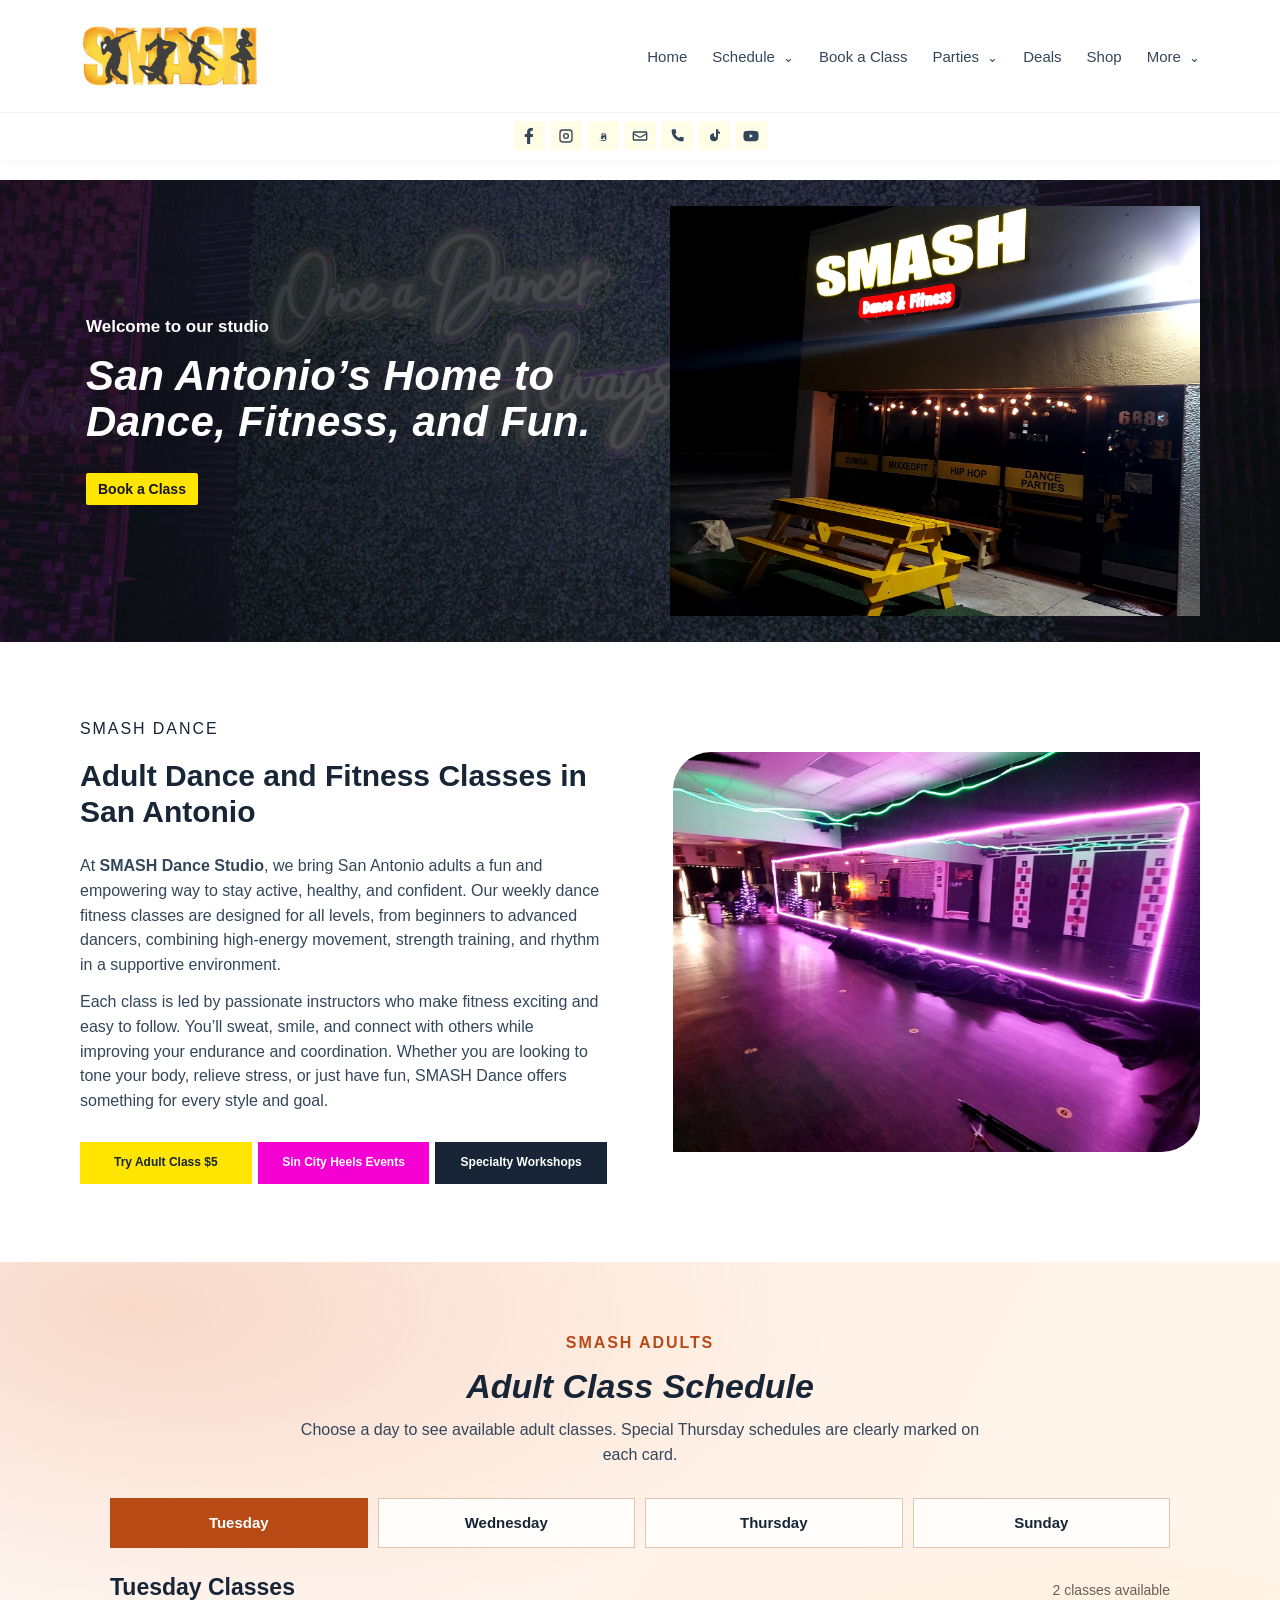
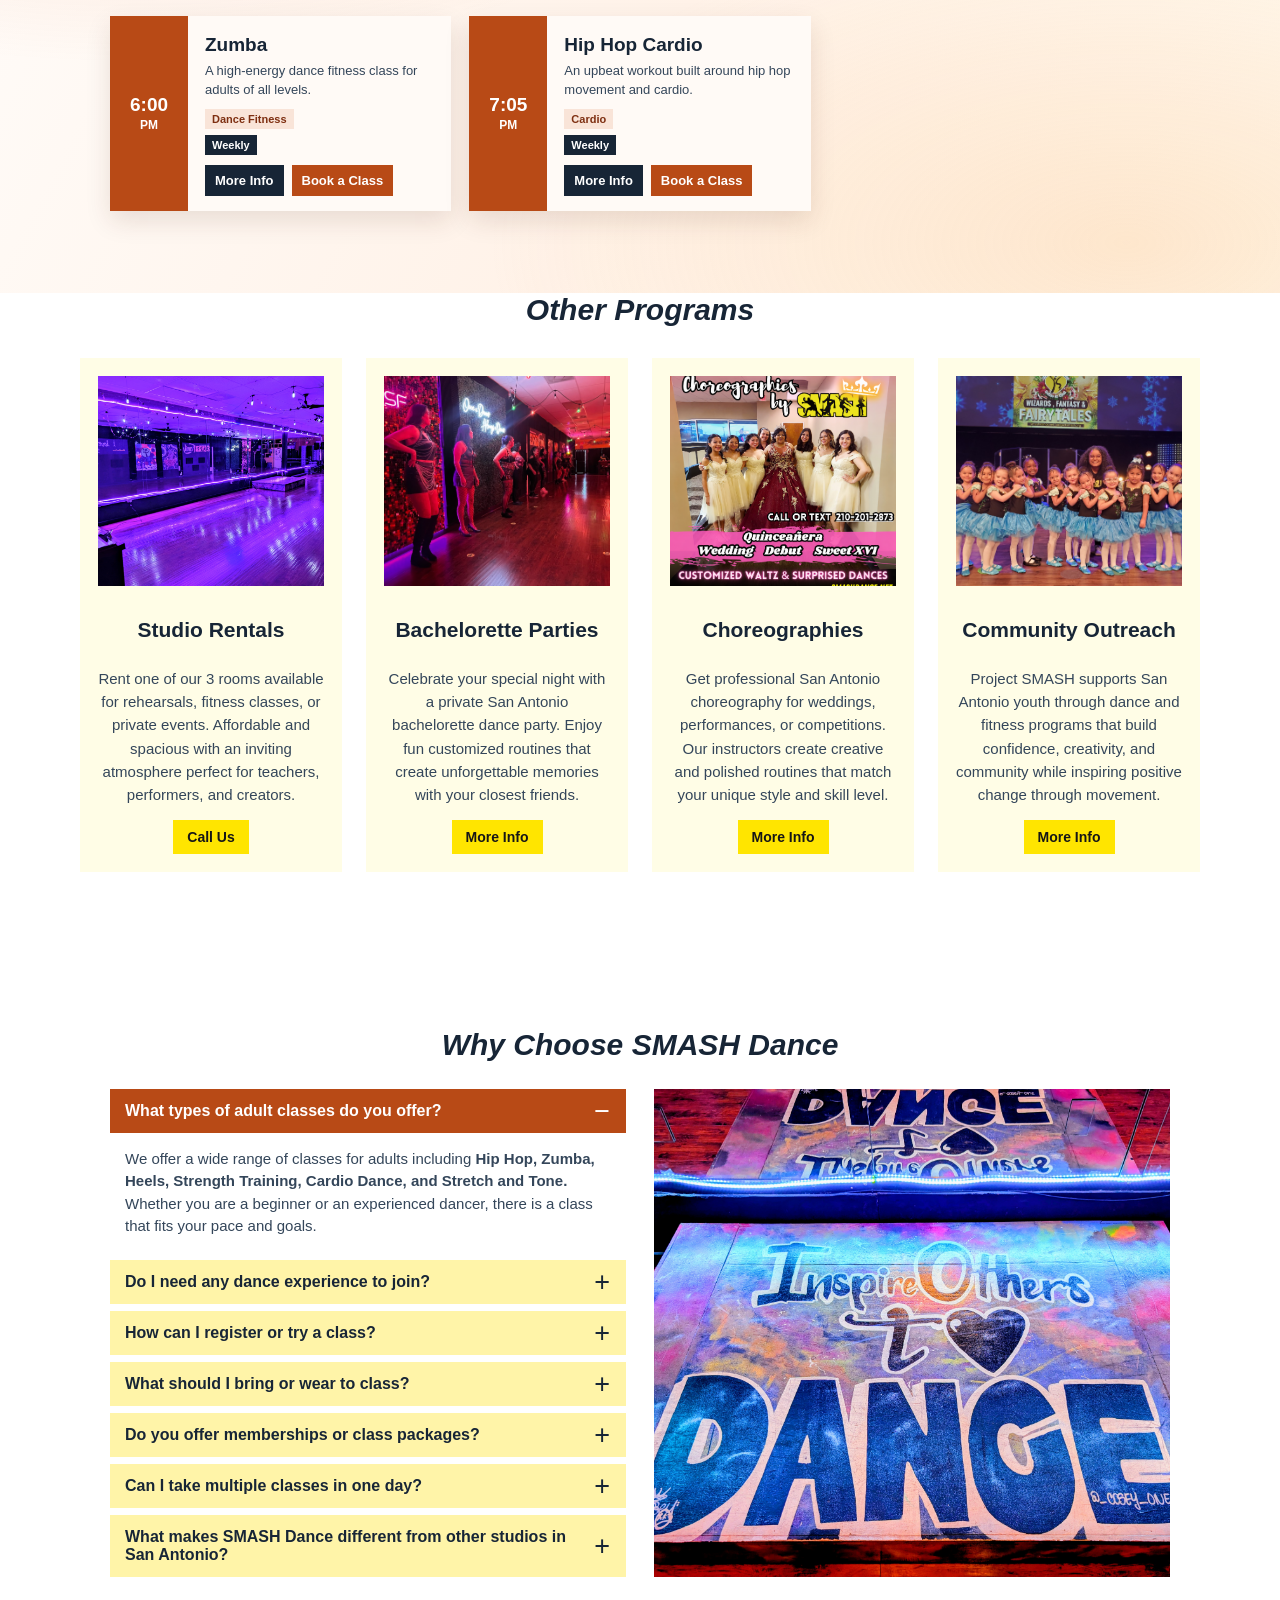
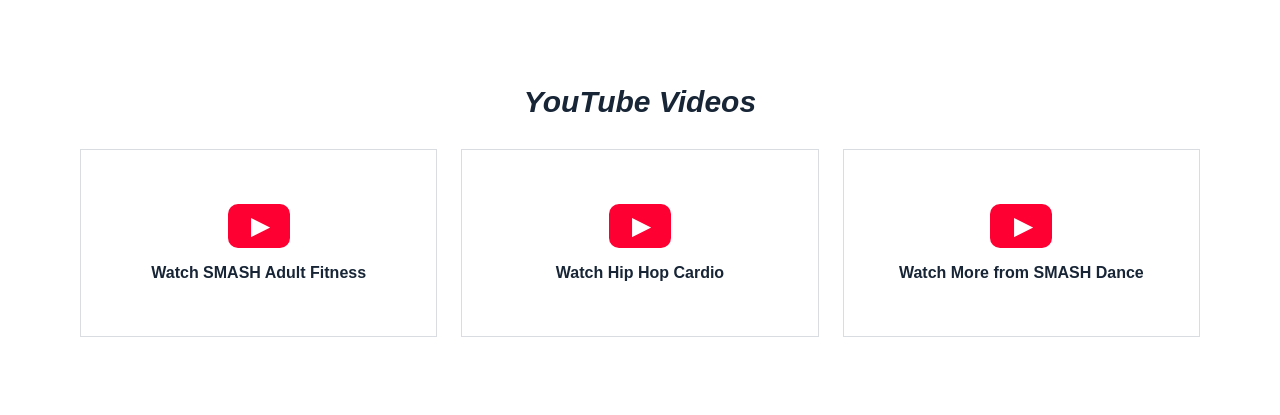
==== commit dde46fef: "Fix mobile gallery and navigation Stops the Deals gallery from pulling mobile visitors back up the p" ====
--- a/adult-classes.html
+++ b/adult-classes.html
@@ -86,13 +86,13 @@
             <img src="assets/incoming/homepage/other-program-bachelorette.jpg" alt="Bachelorette dance party at SMASH" loading="lazy">
             <h3>Bachelorette Parties</h3>
             <p>Celebrate your special night with a private San Antonio bachelorette dance party. Enjoy fun customized routines that create unforgettable memories with your closest friends.</p>
-            <a class="highlight-cta" href="mailto:smashdancetx@gmail.com">More Info</a>
+            <a class="highlight-cta" href="parties.html">More Info</a>
           </article>
           <article class="highlight-card">
             <img src="assets/incoming/homepage/other-program-choreographies.png" alt="Choreographies by SMASH" loading="lazy">
             <h3>Choreographies</h3>
             <p>Get professional San Antonio choreography for weddings, performances, or competitions. Our instructors create creative and polished routines that match your unique style and skill level.</p>
-            <a class="highlight-cta" href="mailto:smashdancetx@gmail.com">More Info</a>
+            <a class="highlight-cta" href="quinceanera.html">More Info</a>
           </article>
           <article class="highlight-card">
             <img src="assets/incoming/homepage/studio-highlight-community.jpg" alt="Project SMASH community outreach" loading="lazy">
@@ -238,5 +238,7 @@
         });
       });
   </script>
+  <script src="navigation.js"></script>
+  <script src="trial-link-fix.js"></script>
 </body>
 </html>
--- a/styles.css
+++ b/styles.css
@@ -10,9 +10,9 @@
 @media(min-width:521px) and (max-width:850px){.highlight-grid{grid-template-columns:repeat(2,minmax(0,1fr))}.highlight-card:last-child{grid-column:1 / -1;width:calc(50% - 12px);justify-self:center}}
 @media(max-width:520px){.amazon-grid{grid-template-columns:1fr}}
 @media(max-width:520px){.highlights{padding:54px 0}.highlights h2{font-size:26px}.highlight-grid{grid-template-columns:1fr}.highlight-card{padding:16px}.highlight-card img{height:220px}}
-.media-block{padding:78px 0 70px;background:#fff}.media-block h2,.gallery-section h2{margin:0 0 30px;color:#172536;font-size:30px;font-style:italic;line-height:1.15;text-align:center}.video-grid{display:grid;grid-template-columns:repeat(3,minmax(0,1fr));gap:24px}.video-card{display:grid;gap:12px;text-align:center}.video-placeholder{display:grid;min-height:176px;place-items:center;background:linear-gradient(135deg,#243247,#111a25);color:#fff;font-size:17px;font-weight:700;letter-spacing:.03em}.video-card a{color:#172536;font-size:16px;font-weight:700;text-decoration:none}.video-card a:hover{text-decoration:underline}.gallery-section{padding:0 0 78px;background:#fff}.gallery-carousel{position:relative}.gallery-track{display:flex;gap:5px;overflow-x:auto;scroll-snap-type:x mandatory;scroll-behavior:smooth;scrollbar-width:none}.gallery-track::-webkit-scrollbar{display:none}.gallery-track img{flex:0 0 calc((100% - 10px) / 3);height:245px;object-fit:cover;scroll-snap-align:start}.gallery-control{position:absolute;z-index:1;top:50%;display:grid;width:38px;height:38px;place-items:center;border:0;background:var(--yellow);color:#161616;font-size:31px;line-height:1;transform:translateY(-50%);cursor:pointer;transition:transform .18s ease,box-shadow .18s ease,background-color .18s ease,color .18s ease}.gallery-control:hover{background:#b84a16;color:#fff;box-shadow:0 7px 16px rgba(89,35,15,.24)}.gallery-prev{left:14px}.gallery-next{right:14px}
-@media(max-width:850px){.video-grid{grid-template-columns:1fr;max-width:560px;margin:auto}.video-placeholder{min-height:230px}.gallery-track img{flex-basis:calc((100% - 5px) / 2);height:250px}}
-@media(max-width:520px){.media-block{padding:54px 0}.media-block h2,.gallery-section h2{font-size:26px}.video-placeholder{min-height:190px}.gallery-track img{flex-basis:82%;height:230px}.gallery-control{width:34px;height:34px}.gallery-prev{left:8px}.gallery-next{right:8px}}
+.media-block{padding:78px 0 70px;background:#fff}.media-block h2,.gallery-section h2{margin:0 0 30px;color:#172536;font-size:30px;font-style:italic;line-height:1.15;text-align:center}.video-grid{display:grid;grid-template-columns:repeat(3,minmax(0,1fr));gap:24px}.video-card{display:grid;gap:12px;text-align:center}.video-placeholder{display:grid;min-height:176px;place-items:center;background:linear-gradient(135deg,#243247,#111a25);color:#fff;font-size:17px;font-weight:700;letter-spacing:.03em}.video-thumbnail{display:block;width:100%;min-height:176px;aspect-ratio:16 / 9;object-fit:cover;background:#111a25}.video-card a{color:#172536;font-size:16px;font-weight:700;text-decoration:none}.video-card a:hover{text-decoration:underline}.gallery-section{padding:0 0 78px;background:#fff}.gallery-carousel{position:relative}.gallery-track{display:flex;gap:5px;overflow-x:auto;scroll-snap-type:x mandatory;scroll-behavior:smooth;scrollbar-width:none}.gallery-track::-webkit-scrollbar{display:none}.gallery-track img{flex:0 0 calc((100% - 10px) / 3);height:245px;object-fit:cover;scroll-snap-align:start}.gallery-control{position:absolute;z-index:1;top:50%;display:grid;width:38px;height:38px;place-items:center;border:0;background:var(--yellow);color:#161616;font-size:31px;line-height:1;transform:translateY(-50%);cursor:pointer;transition:transform .18s ease,box-shadow .18s ease,background-color .18s ease,color .18s ease}.gallery-control:hover{background:#b84a16;color:#fff;box-shadow:0 7px 16px rgba(89,35,15,.24)}.gallery-prev{left:14px}.gallery-next{right:14px}
+@media(max-width:850px){.video-grid{grid-template-columns:1fr;max-width:560px;margin:auto}.video-placeholder,.video-thumbnail{min-height:230px}.gallery-track img{flex-basis:calc((100% - 5px) / 2);height:250px}}
+@media(max-width:520px){.media-block{padding:54px 0}.media-block h2,.gallery-section h2{font-size:26px}.video-placeholder,.video-thumbnail{min-height:190px}.gallery-track img{flex-basis:82%;height:230px}.gallery-control{width:34px;height:34px}.gallery-prev{left:8px}.gallery-next{right:8px}}
 .media-block{padding-top:0;padding-bottom:78px}
 @media(max-width:520px){.other-programs{padding-top:0}.media-block{padding-top:0;padding-bottom:54px}}
 .why-section{padding:48px 0 78px;background:#fff}.why-shell{background:#fffde6;padding:30px}.why-shell h2{margin:0 0 26px;color:#172536;font-size:30px;font-style:italic;line-height:1.15;text-align:center}.why-grid{display:grid;grid-template-columns:minmax(0,1fr) minmax(0,1fr);gap:28px;align-items:stretch}.why-accordion{display:grid;align-content:start;gap:7px}.why-accordion details{background:#fff}.why-accordion summary{position:relative;display:block;padding:13px 48px 13px 15px;background:#fff4a8;color:#172536;cursor:pointer;font-size:16px;font-weight:700;list-style:none}.why-accordion summary::-webkit-details-marker{display:none}.why-accordion summary::after{position:absolute;right:16px;top:50%;content:'+';font-size:27px;font-weight:400;line-height:1;transform:translateY(-50%)}.why-accordion details[open] summary::after{content:'−'}.why-accordion summary:hover{background:#ffea75}.why-accordion details[open] summary,.why-accordion details[open] summary:hover{background:#b84a16;color:#fff}.why-accordion p{margin:0;padding:15px;background:#fff;color:var(--navy);font-size:15px;line-height:1.5}.why-image{display:block;width:100%;height:100%;min-height:470px;object-fit:cover}
@@ -337,8 +337,12 @@
 .story-workshops-trigger{border:0;background:#d6a125;color:#17130d;font-family:inherit;cursor:pointer}.story-workshops-trigger:hover{background:#f3cf72!important;color:#17130d!important}.workshop-lightbox[hidden]{display:none}.workshop-lightbox{position:fixed;z-index:3000;inset:0;display:grid;place-items:center;padding:24px}.workshop-lightbox-backdrop{position:absolute;inset:0;border:0;background:rgba(4,10,18,.84);cursor:pointer}.workshop-lightbox-dialog{position:relative;z-index:1;width:min(1120px,100%);max-height:calc(100vh - 48px);overflow:auto;padding:42px;background:radial-gradient(circle at 90% 0%,rgba(214,161,37,.2),rgba(214,161,37,0) 30%),#132235;border:1px solid #c9962f;box-shadow:0 22px 60px rgba(0,0,0,.5);color:#fff}.workshop-lightbox-close{position:absolute;top:0;right:0;width:46px;height:46px;border:0;background:#d6a125;color:#17130d;font-size:30px;line-height:1;cursor:pointer}.workshop-lightbox-eyebrow{margin:0;color:#f3cf72;font-size:13px;font-weight:800;letter-spacing:.16em;text-align:center}.workshop-lightbox h2{margin:10px 0 0;color:#fff;font-size:32px;line-height:1.15;text-align:center}.workshop-lightbox-intro{max-width:650px;margin:12px auto 30px;color:#d9e2ed;font-size:16px;line-height:1.5;text-align:center}.workshop-card-grid{display:grid;grid-template-columns:repeat(2,minmax(0,1fr));gap:22px}.workshop-card{display:grid;grid-template-columns:minmax(0,.83fr) minmax(245px,1.17fr);background:#fff;color:#172536;box-shadow:0 12px 24px rgba(0,0,0,.2)}.workshop-card-image{display:grid;min-height:360px;place-items:center;background:#06090d}.workshop-card-image img{display:block;width:100%;height:100%;object-fit:contain}.workshop-card-copy{display:flex;min-width:0;flex-direction:column;padding:28px 25px}.workshop-card-date{margin:0;color:#9a6310;font-size:13px;font-weight:800;line-height:1.4}.workshop-card h3{margin:14px 0 12px;color:#172536;font-size:24px;line-height:1.15}.workshop-card-copy>p:not(.workshop-card-date){margin:0;color:#415368;font-size:15px;line-height:1.55}.workshop-card-copy a{align-self:flex-start;margin-top:auto;padding:10px 13px;background:#d6a125;color:#17130d;font-size:14px;font-weight:800;text-decoration:none;transition:background-color .18s ease,transform .18s ease}.workshop-card-copy a:hover{background:#f3cf72;transform:translateY(-2px)}@media(max-width:920px){.workshop-lightbox-dialog{width:min(760px,100%)}.workshop-card-grid{grid-template-columns:1fr}.workshop-card{grid-template-columns:minmax(0,.8fr) minmax(270px,1.2fr)}.workshop-card-image{min-height:315px}}@media(max-width:560px){.story-actions{flex-wrap:wrap}.workshop-lightbox{padding:12px}.workshop-lightbox-dialog{max-height:calc(100vh - 24px);padding:38px 18px 20px}.workshop-lightbox h2{font-size:27px}.workshop-lightbox-intro{margin-bottom:22px;font-size:15px}.workshop-card{grid-template-columns:1fr}.workshop-card-image{min-height:0;aspect-ratio:4 / 5}.workshop-card-copy{padding:22px}.workshop-card h3{font-size:22px}.workshop-card-copy a{margin-top:20px}}
 
 /* Shared compact calls to action on every non-Home page. */
-.site-quick-actions{display:flex;justify-content:center;flex-wrap:wrap;gap:9px;padding:10px 0 12px;border-top:1px solid var(--line)}.site-quick-action{display:inline-flex;min-height:38px;align-items:center;justify-content:center;padding:9px 14px;color:#172536;font-size:13px;font-weight:800;line-height:1;text-align:center;text-decoration:none;transition:transform .18s ease,box-shadow .18s ease,background-color .18s ease}.site-quick-action:hover{transform:translateY(-2px);box-shadow:0 6px 13px rgba(23,37,54,.15)}.site-quick-action-kids{background:#ffe500}.site-quick-action-adults{background:#d4543c;color:#fff}.site-quick-action-workshops{background:#172536;color:#fff}.site-quick-action-workshops:hover{background:#34465a;color:#fff}.home-page .site-quick-actions,.kids-schedule-page .site-quick-actions,.adult-classes-page .site-quick-actions{display:none}@media(max-width:560px){.site-quick-actions{display:grid;grid-template-columns:1fr;gap:8px;padding:10px 20px 12px}.site-quick-action{min-height:42px}}
+.site-quick-actions{display:flex;justify-content:center;flex-wrap:wrap;gap:9px;padding:10px 0 12px;border-top:1px solid var(--line)}.site-quick-action{display:inline-flex;min-height:38px;align-items:center;justify-content:center;padding:9px 14px;color:#172536;font-size:13px;font-weight:800;line-height:1;text-align:center;text-decoration:none;transition:transform .18s ease,box-shadow .18s ease,background-color .18s ease}.site-quick-action:hover{transform:translateY(-2px);box-shadow:0 6px 13px rgba(23,37,54,.15)}.site-quick-action-kids{background:#ffe500}.site-quick-action-adults{background:#d4543c;color:#fff}.site-quick-action-workshops{background:#172536;color:#fff}.site-quick-action-workshops:hover{background:#34465a;color:#fff}.home-page .site-quick-actions,.kids-schedule-page .site-quick-actions,.adult-classes-page .site-quick-actions,.camps-page .site-quick-actions,.media-page .site-quick-actions,.quinceanera-page .site-quick-actions,.project-smash-page .site-quick-actions{display:none}@media(max-width:560px){.site-quick-actions{display:grid;grid-template-columns:1fr;gap:8px;padding:10px 20px 12px}.site-quick-action{min-height:42px}}
 
 /* Adult Parties has its own event actions in the page content. */
 .parties-page .site-quick-actions{display:none}
 .deals-page .site-quick-actions{display:none}
+
+/* Navigation drop-downs remain hoverable on desktop and become tap controls on tablet and mobile. */
+.nav-drop-toggle{margin:0;padding:0;border:0;background:transparent;color:var(--navy);font:inherit;white-space:nowrap;cursor:pointer}.nav-drop-toggle:hover{color:#172536}.nav-drop-toggle span{margin-left:4px;font-size:13px}.nav-drop.is-open .drop-menu{display:block}
+@media(max-width:850px){.nav-drop-toggle{display:block;width:100%;padding:11px 6px;text-align:left}.nav-drop:hover .drop-menu{display:none}.nav-drop.is-open .drop-menu{display:block}}
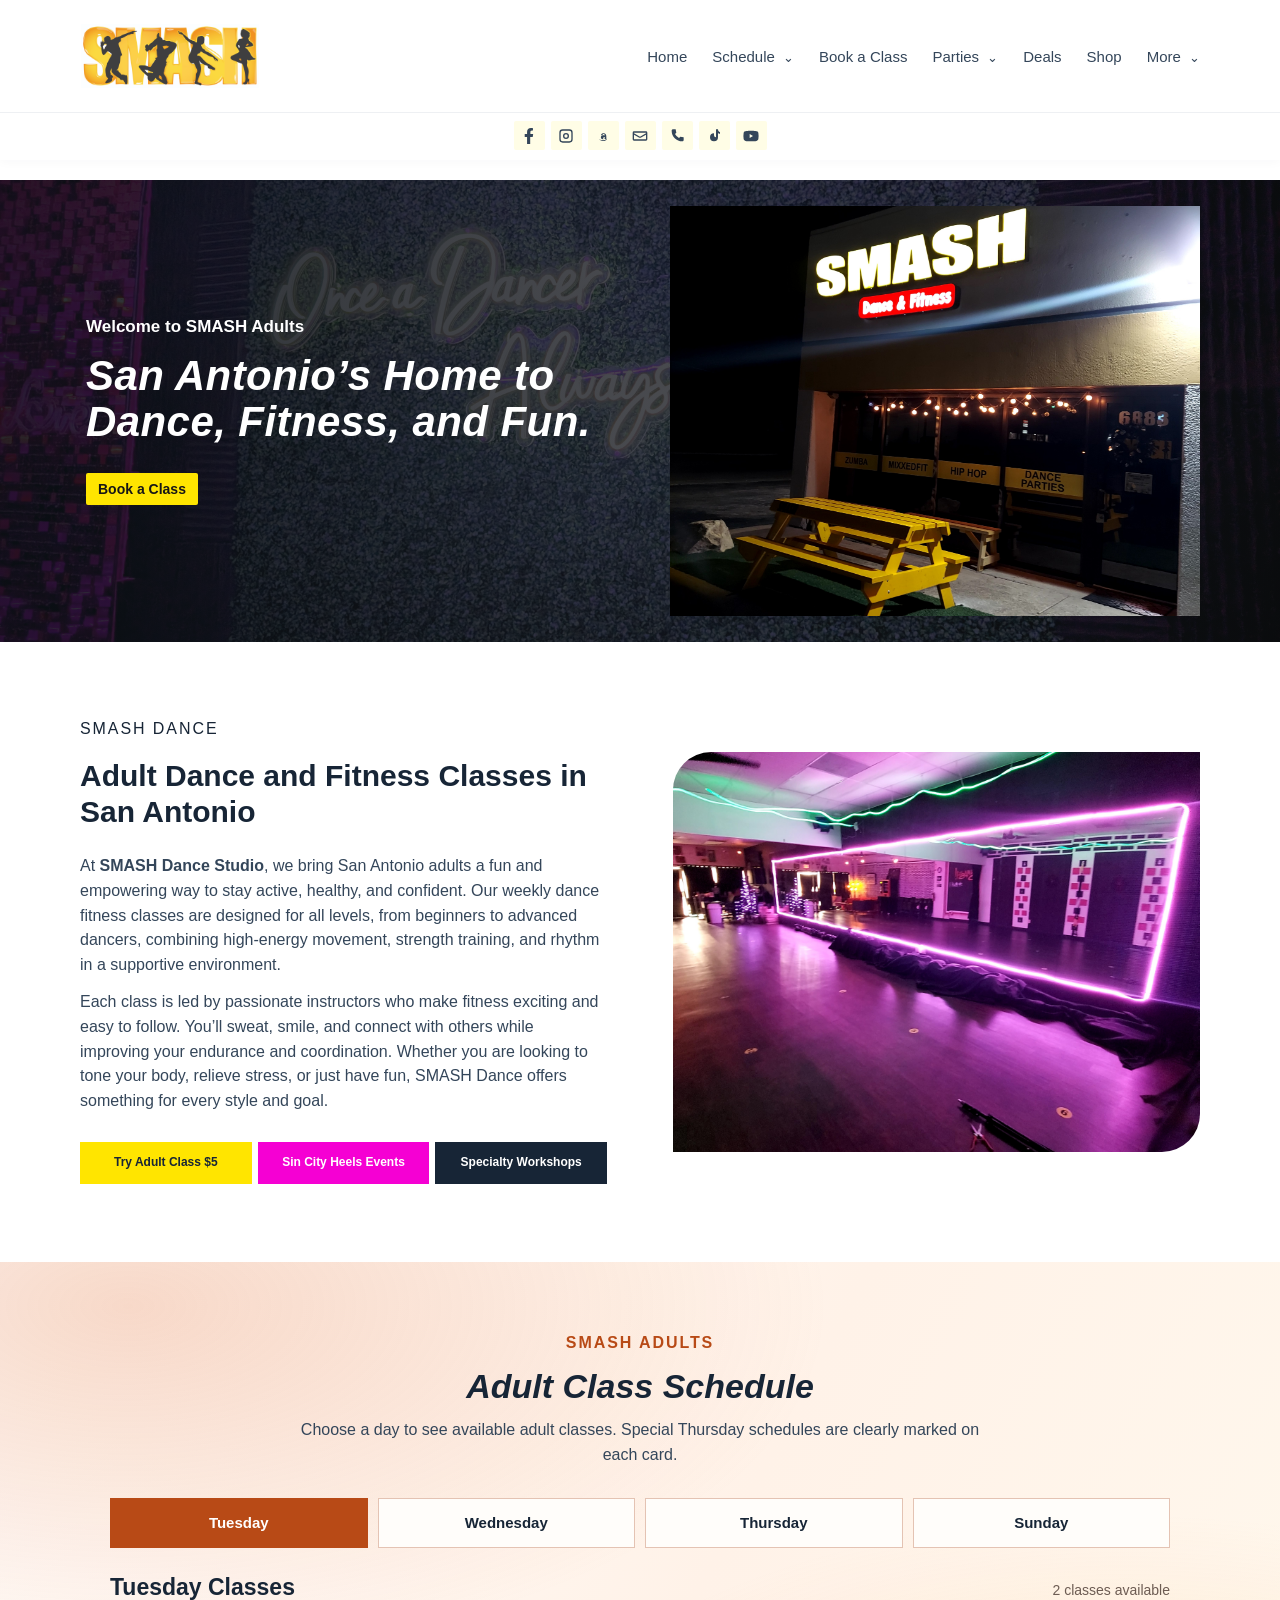
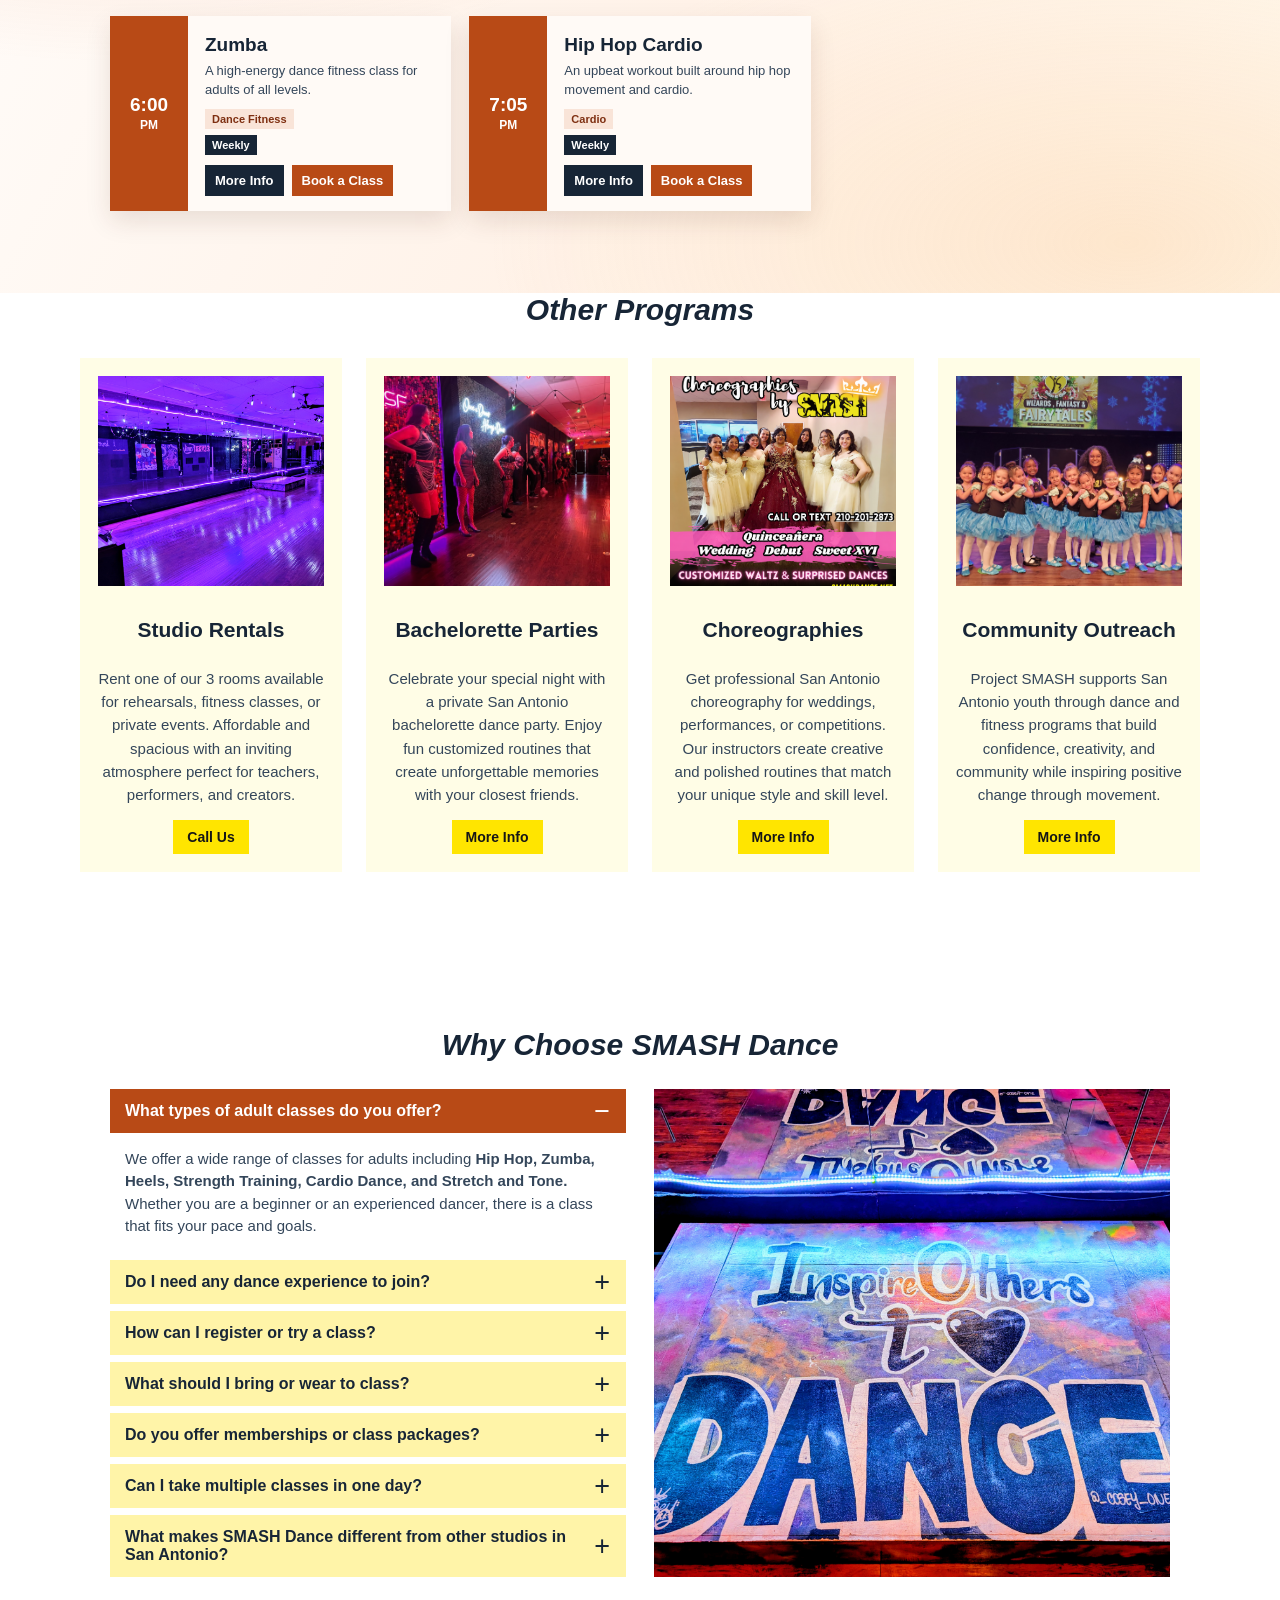
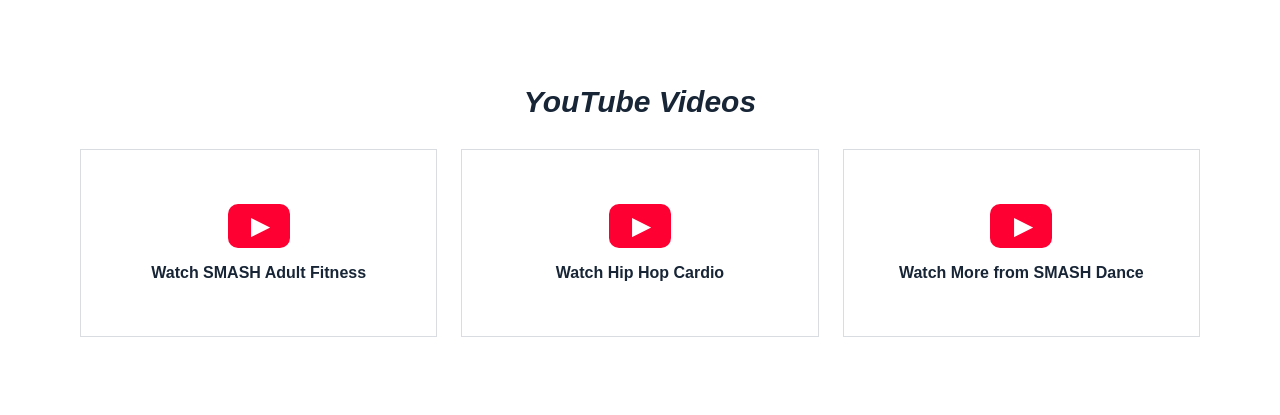
==== commit c483eca1: "Improve mobile hero readability and messaging" ====
--- a/adult-classes.html
+++ b/adult-classes.html
@@ -1,244 +1,244 @@
-<!DOCTYPE html>
-<html lang="en">
-<head>
-  <meta charset="UTF-8">
-  <meta name="viewport" content="width=device-width, initial-scale=1">
-  <title>Adult Dance &amp; Fitness Classes in San Antonio | SMASH Dance</title>
-  <meta name="description" content="Adult dance and fitness classes in San Antonio, including Zumba, hip hop cardio, kickbox tone, workshops, and a $5 trial class at SMASH Dance Studio.">
-  <link rel="stylesheet" href="styles.css">
-</head>
-<body class="adult-classes-page">
-  <div id="shared-header"></div>
-  <main>
-    <section class="adult-hero" aria-labelledby="adult-hero-title">
-      <div class="adult-hero-backdrop" aria-hidden="true"></div>
-      <div class="adult-hero-shade" aria-hidden="true"></div>
-      <div class="container adult-hero-content">
-        <div class="adult-hero-copy">
-          <p>Welcome to our studio</p>
-          <h1 id="adult-hero-title">San Antonio’s Home to<br>Dance, Fitness, and Fun.</h1>
-          <div class="adult-hero-actions">
-            <a class="story-cta" href="https://smashdance.salesvu.com/?">Book a Class</a>
-          </div>
-        </div>
-        <img class="adult-hero-image" src="assets/incoming/adult-classes/adult-studio-header-night.jpg" alt="SMASH Dance Studio at night">
-      </div>
-    </section>
-    <section class="adult-program container" id="adult-programs" aria-labelledby="adult-program-title">
-      <div class="adult-program-copy">
-        <p class="section-eyebrow">SMASH DANCE</p>
-        <h2 id="adult-program-title">Adult Dance and Fitness Classes in San Antonio</h2>
-        <p>At <strong>SMASH Dance Studio</strong>, we bring San Antonio adults a fun and empowering way to stay active, healthy, and confident. Our weekly dance fitness classes are designed for all levels, from beginners to advanced dancers, combining high-energy movement, strength training, and rhythm in a supportive environment.</p>
-        <p>Each class is led by passionate instructors who make fitness exciting and easy to follow. You’ll sweat, smile, and connect with others while improving your endurance and coordination. Whether you are looking to tone your body, relieve stress, or just have fun, SMASH Dance offers something for every style and goal.</p>
-        <div class="adult-program-actions">
-          <a class="adult-program-cta adult-program-trial" href="https://smashdance.salesvu.com/?">Try Adult Class $5</a>
-          <a class="adult-program-cta adult-program-events" href="https://www.ticketleap.events/events/vsf-7">Sin City Heels Events</a>
-          <a class="adult-program-cta adult-program-workshops" href="index.html#specialty-workshops">Specialty Workshops</a>
-        </div>
-      </div>
-      <img class="adult-program-image" src="assets/incoming/adult-classes/adult-dance-fitness-studio.jpg" alt="SMASH Dance Studio adult class space" loading="lazy">
-    </section>
-    <section class="adult-schedule-feature" id="adult-weekly-classes" aria-labelledby="adult-schedule-title">
-      <div class="container">
-        <div class="adult-schedule-head">
-          <p class="section-eyebrow">SMASH ADULTS</p>
-          <h2 id="adult-schedule-title">Adult Class Schedule</h2>
-          <p>Choose a day to see available adult classes. Special Thursday schedules are clearly marked on each card.</p>
-        </div>
-        <div class="adult-schedule-tabs" role="tablist" aria-label="Adult class schedule days">
-          <button class="adult-schedule-tab" type="button" role="tab" aria-selected="true" data-day="Tuesday">Tuesday</button>
-          <button class="adult-schedule-tab" type="button" role="tab" aria-selected="false" data-day="Wednesday">Wednesday</button>
-          <button class="adult-schedule-tab" type="button" role="tab" aria-selected="false" data-day="Thursday">Thursday</button>
-          <button class="adult-schedule-tab" type="button" role="tab" aria-selected="false" data-day="Sunday">Sunday</button>
-        </div>
-        <div class="adult-schedule-results-head">
-          <h3 id="adult-selected-day">Tuesday Classes</h3>
-          <p id="adult-class-count">Loading classes…</p>
-        </div>
-        <div class="adult-schedule-card-grid" id="adult-schedule-card-grid" aria-live="polite"></div>
-      </div>
-    </section>
-    <section class="adult-class-modal" hidden role="dialog" aria-modal="true" aria-labelledby="adult-class-modal-title">
-      <button class="adult-class-modal-backdrop" type="button" aria-label="Close class details"></button>
-      <div class="adult-class-modal-dialog">
-        <button class="adult-class-modal-close" type="button" aria-label="Close class details">×</button>
-        <h2 id="adult-class-modal-title"></h2>
-        <p class="adult-class-modal-subtitle"></p>
-        <p class="adult-class-modal-description"></p>
-        <div class="adult-class-modal-facts">
-          <p><strong>Day &amp; time:</strong> <span class="adult-class-modal-time"></span></p>
-          <p><strong>Schedule:</strong> <span class="adult-class-modal-schedule"></span></p>
-        </div>
-        <a class="adult-class-modal-cta" href="https://smashdance.salesvu.com/?" target="_blank" rel="noopener">Book a Class</a>
-      </div>
-    </section>
-    <section class="highlights other-programs adult-other-programs" aria-labelledby="adult-other-programs-title">
-      <div class="container">
-        <h2 id="adult-other-programs-title">Other Programs</h2>
-        <div class="highlight-grid">
-          <article class="highlight-card">
-            <img src="assets/incoming/homepage/other-program-studio-rental.jpg" alt="SMASH Dance Studio rental space" loading="lazy">
-            <h3>Studio Rentals</h3>
-            <p>Rent one of our 3 rooms available for rehearsals, fitness classes, or private events. Affordable and spacious with an inviting atmosphere perfect for teachers, performers, and creators.</p>
-            <a class="highlight-cta" href="tel:210-201-2873">Call Us</a>
-          </article>
-          <article class="highlight-card">
-            <img src="assets/incoming/homepage/other-program-bachelorette.jpg" alt="Bachelorette dance party at SMASH" loading="lazy">
-            <h3>Bachelorette Parties</h3>
-            <p>Celebrate your special night with a private San Antonio bachelorette dance party. Enjoy fun customized routines that create unforgettable memories with your closest friends.</p>
-            <a class="highlight-cta" href="parties.html">More Info</a>
-          </article>
-          <article class="highlight-card">
-            <img src="assets/incoming/homepage/other-program-choreographies.png" alt="Choreographies by SMASH" loading="lazy">
-            <h3>Choreographies</h3>
-            <p>Get professional San Antonio choreography for weddings, performances, or competitions. Our instructors create creative and polished routines that match your unique style and skill level.</p>
-            <a class="highlight-cta" href="quinceanera.html">More Info</a>
-          </article>
-          <article class="highlight-card">
-            <img src="assets/incoming/homepage/studio-highlight-community.jpg" alt="Project SMASH community outreach" loading="lazy">
-            <h3>Community Outreach</h3>
-            <p>Project SMASH supports San Antonio youth through dance and fitness programs that build confidence, creativity, and community while inspiring positive change through movement.</p>
-            <a class="highlight-cta" href="mailto:smashdancetx@gmail.com">More Info</a>
-          </article>
-        </div>
-      </div>
-    </section>
-    <section class="why-section adult-why" aria-labelledby="adult-why-title">
-      <div class="container why-shell">
-        <h2 id="adult-why-title">Why Choose SMASH Dance</h2>
-        <div class="why-grid">
-          <div class="why-accordion">
-            <details open>
-              <summary>What types of adult classes do you offer?</summary>
-              <p>We offer a wide range of classes for adults including <strong>Hip Hop, Zumba, Heels, Strength Training, Cardio Dance, and Stretch and Tone.</strong> Whether you are a beginner or an experienced dancer, there is a class that fits your pace and goals.</p>
-            </details>
-            <details>
-              <summary>Do I need any dance experience to join?</summary>
-              <p>Not at all. Our adult classes are designed for <strong>all fitness levels and abilities.</strong> Instructors break down moves step by step, making sure everyone feels comfortable and confident from start to finish.</p>
-            </details>
-            <details>
-              <summary>How can I register or try a class?</summary>
-              <p>We recommend trying a class first to see which style you enjoy most. You can drop in for a single session or register for a full pass once you find your favorite class. Registration is quick and can be completed online or at the studio.</p>
-            </details>
-            <details>
-              <summary>What should I bring or wear to class?</summary>
-              <p>Wear comfortable, breathable workout clothes and supportive shoes. Bring a water bottle and a towel if needed. Most classes are high energy, so hydration is important.</p>
-            </details>
-            <details>
-              <summary>Do you offer memberships or class packages?</summary>
-              <p>Yes. We offer flexible <strong>class passes and memberships</strong> to fit your schedule. You can purchase a single class, a 10 class pass, or a <strong>SMASH VIP Unlimited Membership</strong> for full access to all adult fitness and dance classes.</p>
-            </details>
-            <details>
-              <summary>Can I take multiple classes in one day?</summary>
-              <p>Absolutely. Many members enjoy combining cardio and dance with strength or flexibility training. Our schedule allows you to mix and match classes throughout the week to meet your fitness goals.</p>
-            </details>
-            <details>
-              <summary>What makes SMASH Dance different from other studios in San Antonio?</summary>
-              <p><strong>SMASH Dance is a welcoming boutique studio</strong> that focuses on community, confidence, and creativity. Our instructors bring years of professional experience while keeping every class fun, supportive, and encouraging. We have built a space where everyone can move, laugh, and grow together in the heart of <strong>San Antonio, Texas.</strong></p>
-            </details>
-          </div>
-          <img class="why-image" src="assets/incoming/homepage/why-choose-smash-dance.jpg" alt="Inspire Others to Dance at SMASH" loading="lazy">
-        </div>
-      </div>
-    </section>
-    <section class="media-block kids-videos adult-videos" aria-labelledby="adult-videos-title">
-      <div class="container">
-        <h2 id="adult-videos-title">YouTube Videos</h2>
-        <div class="video-grid">
-          <a class="kids-video-placeholder" href="https://youtu.be/qgJL_kpB8dc" target="_blank" rel="noreferrer">
-            <span class="kids-video-play" aria-hidden="true">▶</span>
-            <span>Watch SMASH Adult Fitness</span>
-          </a>
-          <a class="kids-video-placeholder" href="https://youtu.be/hNraWyIFzR8" target="_blank" rel="noreferrer">
-            <span class="kids-video-play" aria-hidden="true">▶</span>
-            <span>Watch Hip Hop Cardio</span>
-          </a>
-          <a class="kids-video-placeholder" href="https://youtu.be/2BPrhwuqIJ8?si=nO0zePeLsF1EZWvZ" target="_blank" rel="noreferrer">
-            <span class="kids-video-play" aria-hidden="true">▶</span>
-            <span>Watch More from SMASH Dance</span>
-          </a>
-        </div>
-      </div>
-    </section>
-  </main>
-  <script>
-    (() => {
-      const grid = document.querySelector('#adult-schedule-card-grid');
-      const heading = document.querySelector('#adult-selected-day');
-      const count = document.querySelector('#adult-class-count');
-      const modal = document.querySelector('.adult-class-modal');
-      if (!grid || !heading || !count || !modal) return;
-
-      let classes = [];
-      const isActive = (value) => value === true || String(value).trim().toLowerCase() === 'yes';
-      const escapeHtml = (value) => String(value || '').replace(/[&<>'"]/g, (character) => ({ '&': '&amp;', '<': '&lt;', '>': '&gt;', "'": '&#39;', '"': '&quot;' }[character]));
-      const closeModal = () => { modal.hidden = true; };
-      const openModal = (item) => {
-        const time = item.end_time ? `${item.start_time} - ${item.end_time}` : item.start_time;
-        modal.querySelector('#adult-class-modal-title').textContent = item.class_name;
-        modal.querySelector('.adult-class-modal-subtitle').textContent = item.dance_style;
-        modal.querySelector('.adult-class-modal-description').textContent = item.short_description || 'More class details will be added soon.';
-        modal.querySelector('.adult-class-modal-time').textContent = `${item.day}, ${time}`;
-        modal.querySelector('.adult-class-modal-schedule').textContent = item.schedule_note || 'Weekly';
-        modal.querySelector('.adult-class-modal-cta').href = item.sign_up_link || 'https://smashdance.salesvu.com/?';
-        modal.hidden = false;
-      };
-      const render = (day) => {
-        const selected = classes.filter((item) => isActive(item.active) && item.day === day).sort((a, b) => a.display_order - b.display_order);
-        heading.textContent = `${day} Classes`;
-        count.textContent = `${selected.length} ${selected.length === 1 ? 'class' : 'classes'} available`;
-        grid.innerHTML = selected.map((item) => {
-          const [hour, period] = item.start_time.split(' ');
-          const bookingUrl = escapeHtml(item.sign_up_link || 'https://smashdance.salesvu.com/?');
-          return `<article class="adult-schedule-card"><div class="adult-schedule-time"><strong>${escapeHtml(hour)}</strong><span>${escapeHtml(period)}</span></div><div class="adult-schedule-copy"><h3>${escapeHtml(item.class_name)}</h3><p>${escapeHtml(item.short_description)}</p><div class="adult-schedule-tags"><span>${escapeHtml(item.dance_style)}</span><span class="adult-schedule-special">${escapeHtml(item.schedule_note || 'Weekly')}</span></div><div class="adult-schedule-actions"><button class="adult-schedule-more" type="button" data-class-id="${escapeHtml(item.class_id)}">More Info</button><a class="adult-schedule-book" href="${bookingUrl}" target="_blank" rel="noopener">Book a Class</a></div></div></article>`;
-        }).join('');
-        grid.querySelectorAll('.adult-schedule-more').forEach((button) => button.addEventListener('click', () => openModal(classes.find((item) => item.class_id === button.dataset.classId))));
-      };
-
-      document.querySelectorAll('.adult-schedule-tab').forEach((button) => button.addEventListener('click', () => {
-        document.querySelectorAll('.adult-schedule-tab').forEach((tab) => tab.setAttribute('aria-selected', String(tab === button)));
-        render(button.dataset.day);
-      }));
-      modal.querySelector('.adult-class-modal-close').addEventListener('click', closeModal);
-      modal.querySelector('.adult-class-modal-backdrop').addEventListener('click', closeModal);
-      document.addEventListener('keydown', (event) => { if (event.key === 'Escape') closeModal(); });
-      fetch('data/adult-schedule-current.json')
-        .then((response) => response.json())
-        .then((data) => { classes = Array.isArray(data) ? data : []; render('Tuesday'); })
-        .catch(() => { count.textContent = 'Schedule details will be available soon.'; });
-    })();
-
-    fetch('index.html')
-      .then((response) => response.text())
-      .then((markup) => {
-        const source = new DOMParser().parseFromString(markup, 'text/html');
-        const header = source.querySelector('.site-header');
-        const headerTarget = document.querySelector('#shared-header');
-        if (!header || !headerTarget) return;
-        header.querySelectorAll('[src]').forEach((element) => {
-          element.src = new URL(element.getAttribute('src'), window.location.href).href;
-        });
-        headerTarget.replaceWith(header);
-        header.querySelectorAll('.drop-menu a').forEach((link) => {
-          if (link.textContent.trim() === 'Kids Schedule') link.href = 'kids-schedule.html';
-          if (link.textContent.trim() === 'Adult Schedule') link.href = 'adult-classes.html';
-          if (link.textContent.trim() === 'Adult Parties') link.href = 'parties.html';
-          if (link.textContent.trim() === 'Kids Parties') link.href = 'kids-parties.html';
-        });
-        header.querySelectorAll('.main-nav > a').forEach((link) => {
-          if (link.textContent.trim() === 'Deals') link.href = 'deals.html';
-        });
-        const menu = header.querySelector('.menu-toggle');
-        const nav = header.querySelector('.main-nav');
-        menu?.addEventListener('click', () => {
-          const open = nav.classList.toggle('open');
-          menu.setAttribute('aria-expanded', String(open));
-  menu.setAttribute('aria-label', open ? 'Close navigation' : 'Open navigation');
-  menu.querySelector('.sr-only').textContent = open ? 'Close navigation' : 'Open navigation';
-        });
-      });
-  </script>
-  <script src="navigation.js"></script>
-  <script src="trial-link-fix.js"></script>
-</body>
-</html>
+<!DOCTYPE html>
+<html lang="en">
+<head>
+  <meta charset="UTF-8">
+  <meta name="viewport" content="width=device-width, initial-scale=1">
+  <title>Adult Dance &amp; Fitness Classes in San Antonio | SMASH Dance</title>
+  <meta name="description" content="Adult dance and fitness classes in San Antonio, including Zumba, hip hop cardio, kickbox tone, workshops, and a $5 trial class at SMASH Dance Studio.">
+  <link rel="stylesheet" href="styles.css">
+</head>
+<body class="adult-classes-page">
+  <div id="shared-header"></div>
+  <main>
+    <section class="adult-hero" aria-labelledby="adult-hero-title">
+      <div class="adult-hero-backdrop" aria-hidden="true"></div>
+      <div class="adult-hero-shade" aria-hidden="true"></div>
+      <div class="container adult-hero-content">
+        <div class="adult-hero-copy">
+          <p>Welcome to SMASH Adults</p>
+          <h1 id="adult-hero-title">San Antonio’s Home to<br>Dance, Fitness, and Fun.</h1>
+          <div class="adult-hero-actions">
+            <a class="story-cta" href="https://smashdance.salesvu.com/?">Book a Class</a>
+          </div>
+        </div>
+        <img class="adult-hero-image" src="assets/incoming/adult-classes/adult-studio-header-night.jpg" alt="SMASH Dance Studio at night">
+      </div>
+    </section>
+    <section class="adult-program container" id="adult-programs" aria-labelledby="adult-program-title">
+      <div class="adult-program-copy">
+        <p class="section-eyebrow">SMASH DANCE</p>
+        <h2 id="adult-program-title">Adult Dance and Fitness Classes in San Antonio</h2>
+        <p>At <strong>SMASH Dance Studio</strong>, we bring San Antonio adults a fun and empowering way to stay active, healthy, and confident. Our weekly dance fitness classes are designed for all levels, from beginners to advanced dancers, combining high-energy movement, strength training, and rhythm in a supportive environment.</p>
+        <p>Each class is led by passionate instructors who make fitness exciting and easy to follow. You’ll sweat, smile, and connect with others while improving your endurance and coordination. Whether you are looking to tone your body, relieve stress, or just have fun, SMASH Dance offers something for every style and goal.</p>
+        <div class="adult-program-actions">
+          <a class="adult-program-cta adult-program-trial" href="https://smashdance.salesvu.com/?">Try Adult Class $5</a>
+          <a class="adult-program-cta adult-program-events" href="https://www.ticketleap.events/events/vsf-7">Sin City Heels Events</a>
+          <a class="adult-program-cta adult-program-workshops" href="index.html#specialty-workshops">Specialty Workshops</a>
+        </div>
+      </div>
+      <img class="adult-program-image" src="assets/incoming/adult-classes/adult-dance-fitness-studio.jpg" alt="SMASH Dance Studio adult class space" loading="lazy">
+    </section>
+    <section class="adult-schedule-feature" id="adult-weekly-classes" aria-labelledby="adult-schedule-title">
+      <div class="container">
+        <div class="adult-schedule-head">
+          <p class="section-eyebrow">SMASH ADULTS</p>
+          <h2 id="adult-schedule-title">Adult Class Schedule</h2>
+          <p>Choose a day to see available adult classes. Special Thursday schedules are clearly marked on each card.</p>
+        </div>
+        <div class="adult-schedule-tabs" role="tablist" aria-label="Adult class schedule days">
+          <button class="adult-schedule-tab" type="button" role="tab" aria-selected="true" data-day="Tuesday">Tuesday</button>
+          <button class="adult-schedule-tab" type="button" role="tab" aria-selected="false" data-day="Wednesday">Wednesday</button>
+          <button class="adult-schedule-tab" type="button" role="tab" aria-selected="false" data-day="Thursday">Thursday</button>
+          <button class="adult-schedule-tab" type="button" role="tab" aria-selected="false" data-day="Sunday">Sunday</button>
+        </div>
+        <div class="adult-schedule-results-head">
+          <h3 id="adult-selected-day">Tuesday Classes</h3>
+          <p id="adult-class-count">Loading classes…</p>
+        </div>
+        <div class="adult-schedule-card-grid" id="adult-schedule-card-grid" aria-live="polite"></div>
+      </div>
+    </section>
+    <section class="adult-class-modal" hidden role="dialog" aria-modal="true" aria-labelledby="adult-class-modal-title">
+      <button class="adult-class-modal-backdrop" type="button" aria-label="Close class details"></button>
+      <div class="adult-class-modal-dialog">
+        <button class="adult-class-modal-close" type="button" aria-label="Close class details">×</button>
+        <h2 id="adult-class-modal-title"></h2>
+        <p class="adult-class-modal-subtitle"></p>
+        <p class="adult-class-modal-description"></p>
+        <div class="adult-class-modal-facts">
+          <p><strong>Day &amp; time:</strong> <span class="adult-class-modal-time"></span></p>
+          <p><strong>Schedule:</strong> <span class="adult-class-modal-schedule"></span></p>
+        </div>
+        <a class="adult-class-modal-cta" href="https://smashdance.salesvu.com/?" target="_blank" rel="noopener">Book a Class</a>
+      </div>
+    </section>
+    <section class="highlights other-programs adult-other-programs" aria-labelledby="adult-other-programs-title">
+      <div class="container">
+        <h2 id="adult-other-programs-title">Other Programs</h2>
+        <div class="highlight-grid">
+          <article class="highlight-card">
+            <img src="assets/incoming/homepage/other-program-studio-rental.jpg" alt="SMASH Dance Studio rental space" loading="lazy">
+            <h3>Studio Rentals</h3>
+            <p>Rent one of our 3 rooms available for rehearsals, fitness classes, or private events. Affordable and spacious with an inviting atmosphere perfect for teachers, performers, and creators.</p>
+            <a class="highlight-cta" href="tel:210-201-2873">Call Us</a>
+          </article>
+          <article class="highlight-card">
+            <img src="assets/incoming/homepage/other-program-bachelorette.jpg" alt="Bachelorette dance party at SMASH" loading="lazy">
+            <h3>Bachelorette Parties</h3>
+            <p>Celebrate your special night with a private San Antonio bachelorette dance party. Enjoy fun customized routines that create unforgettable memories with your closest friends.</p>
+            <a class="highlight-cta" href="parties.html">More Info</a>
+          </article>
+          <article class="highlight-card">
+            <img src="assets/incoming/homepage/other-program-choreographies.png" alt="Choreographies by SMASH" loading="lazy">
+            <h3>Choreographies</h3>
+            <p>Get professional San Antonio choreography for weddings, performances, or competitions. Our instructors create creative and polished routines that match your unique style and skill level.</p>
+            <a class="highlight-cta" href="quinceanera.html">More Info</a>
+          </article>
+          <article class="highlight-card">
+            <img src="assets/incoming/homepage/studio-highlight-community.jpg" alt="Project SMASH community outreach" loading="lazy">
+            <h3>Community Outreach</h3>
+            <p>Project SMASH supports San Antonio youth through dance and fitness programs that build confidence, creativity, and community while inspiring positive change through movement.</p>
+            <a class="highlight-cta" href="mailto:smashdancetx@gmail.com">More Info</a>
+          </article>
+        </div>
+      </div>
+    </section>
+    <section class="why-section adult-why" aria-labelledby="adult-why-title">
+      <div class="container why-shell">
+        <h2 id="adult-why-title">Why Choose SMASH Dance</h2>
+        <div class="why-grid">
+          <div class="why-accordion">
+            <details open>
+              <summary>What types of adult classes do you offer?</summary>
+              <p>We offer a wide range of classes for adults including <strong>Hip Hop, Zumba, Heels, Strength Training, Cardio Dance, and Stretch and Tone.</strong> Whether you are a beginner or an experienced dancer, there is a class that fits your pace and goals.</p>
+            </details>
+            <details>
+              <summary>Do I need any dance experience to join?</summary>
+              <p>Not at all. Our adult classes are designed for <strong>all fitness levels and abilities.</strong> Instructors break down moves step by step, making sure everyone feels comfortable and confident from start to finish.</p>
+            </details>
+            <details>
+              <summary>How can I register or try a class?</summary>
+              <p>We recommend trying a class first to see which style you enjoy most. You can drop in for a single session or register for a full pass once you find your favorite class. Registration is quick and can be completed online or at the studio.</p>
+            </details>
+            <details>
+              <summary>What should I bring or wear to class?</summary>
+              <p>Wear comfortable, breathable workout clothes and supportive shoes. Bring a water bottle and a towel if needed. Most classes are high energy, so hydration is important.</p>
+            </details>
+            <details>
+              <summary>Do you offer memberships or class packages?</summary>
+              <p>Yes. We offer flexible <strong>class passes and memberships</strong> to fit your schedule. You can purchase a single class, a 10 class pass, or a <strong>SMASH VIP Unlimited Membership</strong> for full access to all adult fitness and dance classes.</p>
+            </details>
+            <details>
+              <summary>Can I take multiple classes in one day?</summary>
+              <p>Absolutely. Many members enjoy combining cardio and dance with strength or flexibility training. Our schedule allows you to mix and match classes throughout the week to meet your fitness goals.</p>
+            </details>
+            <details>
+              <summary>What makes SMASH Dance different from other studios in San Antonio?</summary>
+              <p><strong>SMASH Dance is a welcoming boutique studio</strong> that focuses on community, confidence, and creativity. Our instructors bring years of professional experience while keeping every class fun, supportive, and encouraging. We have built a space where everyone can move, laugh, and grow together in the heart of <strong>San Antonio, Texas.</strong></p>
+            </details>
+          </div>
+          <img class="why-image" src="assets/incoming/homepage/why-choose-smash-dance.jpg" alt="Inspire Others to Dance at SMASH" loading="lazy">
+        </div>
+      </div>
+    </section>
+    <section class="media-block kids-videos adult-videos" aria-labelledby="adult-videos-title">
+      <div class="container">
+        <h2 id="adult-videos-title">YouTube Videos</h2>
+        <div class="video-grid">
+          <a class="kids-video-placeholder" href="https://youtu.be/qgJL_kpB8dc" target="_blank" rel="noreferrer">
+            <span class="kids-video-play" aria-hidden="true">▶</span>
+            <span>Watch SMASH Adult Fitness</span>
+          </a>
+          <a class="kids-video-placeholder" href="https://youtu.be/hNraWyIFzR8" target="_blank" rel="noreferrer">
+            <span class="kids-video-play" aria-hidden="true">▶</span>
+            <span>Watch Hip Hop Cardio</span>
+          </a>
+          <a class="kids-video-placeholder" href="https://youtu.be/2BPrhwuqIJ8?si=nO0zePeLsF1EZWvZ" target="_blank" rel="noreferrer">
+            <span class="kids-video-play" aria-hidden="true">▶</span>
+            <span>Watch More from SMASH Dance</span>
+          </a>
+        </div>
+      </div>
+    </section>
+  </main>
+  <script>
+    (() => {
+      const grid = document.querySelector('#adult-schedule-card-grid');
+      const heading = document.querySelector('#adult-selected-day');
+      const count = document.querySelector('#adult-class-count');
+      const modal = document.querySelector('.adult-class-modal');
+      if (!grid || !heading || !count || !modal) return;
+
+      let classes = [];
+      const isActive = (value) => value === true || String(value).trim().toLowerCase() === 'yes';
+      const escapeHtml = (value) => String(value || '').replace(/[&<>'"]/g, (character) => ({ '&': '&amp;', '<': '&lt;', '>': '&gt;', "'": '&#39;', '"': '&quot;' }[character]));
+      const closeModal = () => { modal.hidden = true; };
+      const openModal = (item) => {
+        const time = item.end_time ? `${item.start_time} - ${item.end_time}` : item.start_time;
+        modal.querySelector('#adult-class-modal-title').textContent = item.class_name;
+        modal.querySelector('.adult-class-modal-subtitle').textContent = item.dance_style;
+        modal.querySelector('.adult-class-modal-description').textContent = item.short_description || 'More class details will be added soon.';
+        modal.querySelector('.adult-class-modal-time').textContent = `${item.day}, ${time}`;
+        modal.querySelector('.adult-class-modal-schedule').textContent = item.schedule_note || 'Weekly';
+        modal.querySelector('.adult-class-modal-cta').href = item.sign_up_link || 'https://smashdance.salesvu.com/?';
+        modal.hidden = false;
+      };
+      const render = (day) => {
+        const selected = classes.filter((item) => isActive(item.active) && item.day === day).sort((a, b) => a.display_order - b.display_order);
+        heading.textContent = `${day} Classes`;
+        count.textContent = `${selected.length} ${selected.length === 1 ? 'class' : 'classes'} available`;
+        grid.innerHTML = selected.map((item) => {
+          const [hour, period] = item.start_time.split(' ');
+          const bookingUrl = escapeHtml(item.sign_up_link || 'https://smashdance.salesvu.com/?');
+          return `<article class="adult-schedule-card"><div class="adult-schedule-time"><strong>${escapeHtml(hour)}</strong><span>${escapeHtml(period)}</span></div><div class="adult-schedule-copy"><h3>${escapeHtml(item.class_name)}</h3><p>${escapeHtml(item.short_description)}</p><div class="adult-schedule-tags"><span>${escapeHtml(item.dance_style)}</span><span class="adult-schedule-special">${escapeHtml(item.schedule_note || 'Weekly')}</span></div><div class="adult-schedule-actions"><button class="adult-schedule-more" type="button" data-class-id="${escapeHtml(item.class_id)}">More Info</button><a class="adult-schedule-book" href="${bookingUrl}" target="_blank" rel="noopener">Book a Class</a></div></div></article>`;
+        }).join('');
+        grid.querySelectorAll('.adult-schedule-more').forEach((button) => button.addEventListener('click', () => openModal(classes.find((item) => item.class_id === button.dataset.classId))));
+      };
+
+      document.querySelectorAll('.adult-schedule-tab').forEach((button) => button.addEventListener('click', () => {
+        document.querySelectorAll('.adult-schedule-tab').forEach((tab) => tab.setAttribute('aria-selected', String(tab === button)));
+        render(button.dataset.day);
+      }));
+      modal.querySelector('.adult-class-modal-close').addEventListener('click', closeModal);
+      modal.querySelector('.adult-class-modal-backdrop').addEventListener('click', closeModal);
+      document.addEventListener('keydown', (event) => { if (event.key === 'Escape') closeModal(); });
+      fetch('data/adult-schedule-current.json')
+        .then((response) => response.json())
+        .then((data) => { classes = Array.isArray(data) ? data : []; render('Tuesday'); })
+        .catch(() => { count.textContent = 'Schedule details will be available soon.'; });
+    })();
+
+    fetch('index.html')
+      .then((response) => response.text())
+      .then((markup) => {
+        const source = new DOMParser().parseFromString(markup, 'text/html');
+        const header = source.querySelector('.site-header');
+        const headerTarget = document.querySelector('#shared-header');
+        if (!header || !headerTarget) return;
+        header.querySelectorAll('[src]').forEach((element) => {
+          element.src = new URL(element.getAttribute('src'), window.location.href).href;
+        });
+        headerTarget.replaceWith(header);
+        header.querySelectorAll('.drop-menu a').forEach((link) => {
+          if (link.textContent.trim() === 'Kids Schedule') link.href = 'kids-schedule.html';
+          if (link.textContent.trim() === 'Adult Schedule') link.href = 'adult-classes.html';
+          if (link.textContent.trim() === 'Adult Parties') link.href = 'parties.html';
+          if (link.textContent.trim() === 'Kids Parties') link.href = 'kids-parties.html';
+        });
+        header.querySelectorAll('.main-nav > a').forEach((link) => {
+          if (link.textContent.trim() === 'Deals') link.href = 'deals.html';
+        });
+        const menu = header.querySelector('.menu-toggle');
+        const nav = header.querySelector('.main-nav');
+        menu?.addEventListener('click', () => {
+          const open = nav.classList.toggle('open');
+          menu.setAttribute('aria-expanded', String(open));
+  menu.setAttribute('aria-label', open ? 'Close navigation' : 'Open navigation');
+  menu.querySelector('.sr-only').textContent = open ? 'Close navigation' : 'Open navigation';
+        });
+      });
+  </script>
+  <script src="navigation.js"></script>
+  <script src="trial-link-fix.js"></script>
+</body>
+</html>
--- a/styles.css
+++ b/styles.css
@@ -1,348 +1,362 @@
-:root{--navy:#34465a;--yellow:#ffe500;--cream:#fffde6;--line:#eef0f3;--shadow:0 12px 28px #102a4318}*{box-sizing:border-box}html,body{margin:0;background:#fff;color:var(--navy);font-family:Arial,sans-serif}.container{width:min(1120px,calc(100% - 40px));margin:auto}.site-header{position:relative;background:#fff;z-index:10;box-shadow:0 2px 10px #102a4308}.topbar{min-height:112px;display:flex;align-items:center;justify-content:space-between}.brand{display:block}.brand img{display:block;width:180px;height:64px;object-fit:contain}.main-nav{display:flex;align-items:center;gap:25px;font-size:15px}.main-nav a{color:var(--navy);text-decoration:none;white-space:nowrap}.main-nav a:hover{color:#172536}.nav-drop{position:relative}.nav-drop>a span{margin-left:4px;font-size:13px}.drop-menu{display:none;position:absolute;top:100%;left:-14px;min-width:185px;background:#fff;border:1px solid var(--line);box-shadow:var(--shadow);padding:8px 0}.nav-drop:hover .drop-menu,.nav-drop:focus-within .drop-menu{display:block}.drop-menu a{display:block;padding:8px 14px}.drop-menu a:hover{background:var(--cream)}.social-row{display:flex;justify-content:center;align-items:center;gap:6px;padding:8px 20px 10px;border-top:1px solid var(--line)}.social-row a{display:grid;place-items:center;width:31px;height:29px;background:var(--cream);border-radius:2px;color:var(--navy);text-decoration:none}.social-row svg{display:block;width:16px;height:16px;fill:currentColor}.menu-toggle{display:none;place-items:center;width:44px;height:40px;border:0;background:var(--yellow);color:#111;padding:0;cursor:pointer}.menu-toggle__icon{display:grid;width:22px;gap:5px}.menu-toggle__icon span{display:block;width:22px;height:2px;background:currentColor;border-radius:999px;transition:transform .18s ease,opacity .18s ease}.menu-toggle[aria-expanded="true"] .menu-toggle__icon span:first-child{transform:translateY(7px) rotate(45deg)}.menu-toggle[aria-expanded="true"] .menu-toggle__icon span:nth-child(2){opacity:0}.menu-toggle[aria-expanded="true"] .menu-toggle__icon span:last-child{transform:translateY(-7px) rotate(-45deg)}.sr-only{position:absolute;width:1px;height:1px;padding:0;margin:-1px;overflow:hidden;clip:rect(0,0,0,0);white-space:nowrap;border:0}
-.hero{position:relative;isolation:isolate;min-height:462px;margin-top:20px;background-image:url('assets/incoming/homepage/hero-welcome-jungle.jpg');background-position:center;background-size:cover;color:#fff;overflow:hidden}.hero-shade{position:absolute;inset:0;z-index:-1;background:linear-gradient(90deg,rgba(24,17,14,.9) 0%,rgba(32,21,15,.84) 50%,rgba(18,13,12,.82) 100%)}.hero-content{min-height:462px;display:grid;grid-template-columns:1fr 1fr;align-items:center;gap:60px}.hero-copy{padding-left:6px}.hero-copy p{margin:0 0 16px;font-size:17px;font-weight:700}.hero-copy h1{margin:0;color:#fff;font-size:42px;line-height:1.1;font-style:italic;font-weight:700;letter-spacing:.01em}.hero-cta{display:inline-block;margin:26px 0 0 206px;padding:11px 18px;background:var(--yellow);color:#161616;text-decoration:none;font-size:16px;font-weight:700;font-style:italic;border-radius:2px}.hero-studio{display:block;width:100%;height:410px;object-fit:cover;border-radius:0}
-.story{padding:74px 0 72px}.story h2{margin:0 0 24px;color:#172536;font-size:30px;line-height:1.15}.story-grid{display:grid;grid-template-columns:minmax(0,1fr) minmax(0,1fr);gap:88px;align-items:stretch}.story-copy p{margin:0 0 12px;font-size:16px;line-height:1.52}.story-video{display:block;min-height:100%}.story-video img{display:block;width:100%;height:100%;object-fit:cover}.story-actions{display:flex;justify-content:center;gap:9px;margin-top:30px}.story-cta{display:inline-block;padding:8px 12px;background:var(--yellow);color:#161616;text-decoration:none;font-size:14px;font-weight:700;border-radius:2px}
-.amazon-feature{min-height:200px;display:grid;place-items:center;background:#fffde6;text-align:center;padding:30px 0}.amazon-feature h2{margin:0 0 25px;color:#172536;font-size:30px;line-height:1.15}.amazon-grid{display:grid;grid-template-columns:repeat(4,minmax(0,1fr));gap:14px}.amazon-grid a{display:block}.amazon-grid img{display:block;width:100%;height:auto}
-.hero-cta,.story-cta,.highlight-cta,.menu-toggle{transition:transform .18s ease,box-shadow .18s ease,background-color .18s ease,color .18s ease}.hero-cta:hover,.story-cta:hover,.highlight-cta:hover,.menu-toggle:hover{transform:translateY(-2px);background:#b84a16;color:#fff;box-shadow:0 7px 16px rgba(89,35,15,.24)}.amazon-grid a{transition:transform .18s ease,box-shadow .18s ease}.amazon-grid a:hover{transform:translateY(-2px);box-shadow:0 7px 16px rgba(23,37,54,.18)}
-.highlights{padding:78px 0;background:#fff}.highlights h2{margin:0 0 30px;color:#172536;font-size:30px;font-style:italic;line-height:1.15;text-align:center}.highlight-grid{display:grid;grid-template-columns:repeat(3,minmax(0,1fr));gap:24px}.highlight-card{display:flex;min-height:100%;flex-direction:column;background:#fffde6;padding:18px;text-align:center;transition:transform .18s ease,box-shadow .18s ease}.highlight-card:hover{transform:translateY(-6px);box-shadow:0 14px 28px rgba(23,37,54,.17)}.highlight-card img{display:block;width:100%;height:210px;object-fit:cover}.highlight-card h3{display:grid;min-height:50px;margin:19px 0 12px;place-items:center;color:#172536;font-size:21px;line-height:1.2}.highlight-card p{min-height:116px;margin:0;color:var(--navy);font-size:15px;line-height:1.55}.highlight-cta{align-self:center;margin-top:18px;padding:9px 14px;background:var(--yellow);color:#161616;text-decoration:none;font-size:14px;font-weight:700}
-.other-programs{padding-top:0}
-@media(max-width:850px){.container{width:calc(100% - 40px)}.topbar{min-height:76px}.brand img{width:150px;height:56px}.menu-toggle{display:grid}.main-nav{display:none;position:absolute;top:76px;left:0;right:0;background:#fff;padding:14px;flex-direction:column;align-items:stretch;gap:0;box-shadow:var(--shadow)}.main-nav.open{display:flex}.main-nav>a,.nav-drop>a{display:block;padding:11px 6px}.drop-menu{position:static;box-shadow:none;border:0;border-left:2px solid var(--yellow);margin-left:8px}.nav-drop:hover .drop-menu{display:none}.nav-drop:focus-within .drop-menu{display:block}.social-row{gap:5px}}
-@media(max-width:850px){.hero{margin-top:32px;min-height:auto}.hero-content{min-height:0;grid-template-columns:1fr;gap:28px;padding:56px 0}.hero-copy{padding-left:0}.hero-copy h1{font-size:34px}.hero-cta{margin-left:0}.hero-studio{height:280px}.story{padding:52px 0}.story h2,.amazon-feature h2{font-size:26px}.story-grid{grid-template-columns:1fr;gap:30px}.story-actions{flex-wrap:wrap}.amazon-grid{grid-template-columns:repeat(2,minmax(0,1fr))}}
-@media(min-width:521px) and (max-width:850px){.highlight-grid{grid-template-columns:repeat(2,minmax(0,1fr))}.highlight-card:last-child{grid-column:1 / -1;width:calc(50% - 12px);justify-self:center}}
-@media(max-width:520px){.amazon-grid{grid-template-columns:1fr}}
-@media(max-width:520px){.highlights{padding:54px 0}.highlights h2{font-size:26px}.highlight-grid{grid-template-columns:1fr}.highlight-card{padding:16px}.highlight-card img{height:220px}}
-.media-block{padding:78px 0 70px;background:#fff}.media-block h2,.gallery-section h2{margin:0 0 30px;color:#172536;font-size:30px;font-style:italic;line-height:1.15;text-align:center}.video-grid{display:grid;grid-template-columns:repeat(3,minmax(0,1fr));gap:24px}.video-card{display:grid;gap:12px;text-align:center}.video-placeholder{display:grid;min-height:176px;place-items:center;background:linear-gradient(135deg,#243247,#111a25);color:#fff;font-size:17px;font-weight:700;letter-spacing:.03em}.video-thumbnail{display:block;width:100%;min-height:176px;aspect-ratio:16 / 9;object-fit:cover;background:#111a25}.video-card a{color:#172536;font-size:16px;font-weight:700;text-decoration:none}.video-card a:hover{text-decoration:underline}.gallery-section{padding:0 0 78px;background:#fff}.gallery-carousel{position:relative}.gallery-track{display:flex;gap:5px;overflow-x:auto;scroll-snap-type:x mandatory;scroll-behavior:smooth;scrollbar-width:none}.gallery-track::-webkit-scrollbar{display:none}.gallery-track img{flex:0 0 calc((100% - 10px) / 3);height:245px;object-fit:cover;scroll-snap-align:start}.gallery-control{position:absolute;z-index:1;top:50%;display:grid;width:38px;height:38px;place-items:center;border:0;background:var(--yellow);color:#161616;font-size:31px;line-height:1;transform:translateY(-50%);cursor:pointer;transition:transform .18s ease,box-shadow .18s ease,background-color .18s ease,color .18s ease}.gallery-control:hover{background:#b84a16;color:#fff;box-shadow:0 7px 16px rgba(89,35,15,.24)}.gallery-prev{left:14px}.gallery-next{right:14px}
-@media(max-width:850px){.video-grid{grid-template-columns:1fr;max-width:560px;margin:auto}.video-placeholder,.video-thumbnail{min-height:230px}.gallery-track img{flex-basis:calc((100% - 5px) / 2);height:250px}}
-@media(max-width:520px){.media-block{padding:54px 0}.media-block h2,.gallery-section h2{font-size:26px}.video-placeholder,.video-thumbnail{min-height:190px}.gallery-track img{flex-basis:82%;height:230px}.gallery-control{width:34px;height:34px}.gallery-prev{left:8px}.gallery-next{right:8px}}
-.media-block{padding-top:0;padding-bottom:78px}
-@media(max-width:520px){.other-programs{padding-top:0}.media-block{padding-top:0;padding-bottom:54px}}
-.why-section{padding:48px 0 78px;background:#fff}.why-shell{background:#fffde6;padding:30px}.why-shell h2{margin:0 0 26px;color:#172536;font-size:30px;font-style:italic;line-height:1.15;text-align:center}.why-grid{display:grid;grid-template-columns:minmax(0,1fr) minmax(0,1fr);gap:28px;align-items:stretch}.why-accordion{display:grid;align-content:start;gap:7px}.why-accordion details{background:#fff}.why-accordion summary{position:relative;display:block;padding:13px 48px 13px 15px;background:#fff4a8;color:#172536;cursor:pointer;font-size:16px;font-weight:700;list-style:none}.why-accordion summary::-webkit-details-marker{display:none}.why-accordion summary::after{position:absolute;right:16px;top:50%;content:'+';font-size:27px;font-weight:400;line-height:1;transform:translateY(-50%)}.why-accordion details[open] summary::after{content:'−'}.why-accordion summary:hover{background:#ffea75}.why-accordion details[open] summary,.why-accordion details[open] summary:hover{background:#b84a16;color:#fff}.why-accordion p{margin:0;padding:15px;background:#fff;color:var(--navy);font-size:15px;line-height:1.5}.why-image{display:block;width:100%;height:100%;min-height:470px;object-fit:cover}
-@media(max-width:850px){.why-grid{grid-template-columns:1fr}.why-image{min-height:320px;height:320px}}
-@media(max-width:520px){.why-section{padding:34px 0 54px}.why-shell{padding:20px 14px}.why-shell h2{font-size:26px}.why-accordion summary{font-size:15px}.why-image{height:260px;min-height:260px}}
-.video-lightbox{display:grid;gap:12px;color:#172536;text-decoration:none}.video-lightbox:hover span{text-decoration:underline}.gallery-lightbox{flex:0 0 calc((100% - 10px) / 3);height:245px;padding:0;border:0;background:none;cursor:zoom-in;scroll-snap-align:start}.gallery-track .gallery-lightbox img{display:block;width:100%;height:100%;object-fit:cover}.lightbox{position:fixed;z-index:1000;inset:0;display:grid;place-items:center;padding:28px}.lightbox[hidden]{display:none}.lightbox-backdrop{position:absolute;inset:0;border:0;background:rgba(10,13,18,.9);cursor:zoom-out}.lightbox-dialog{position:relative;z-index:1;display:grid;place-items:center;width:min(1120px,100%);max-height:100%;padding:30px 64px}.lightbox-content{display:grid;width:100%;max-height:calc(100vh - 56px);place-items:center}.lightbox-content img{display:block;max-width:100%;max-height:calc(100vh - 56px);object-fit:contain}.lightbox-content iframe{display:block;width:min(960px,100%);aspect-ratio:16 / 9;border:0;background:#101820}.lightbox-close,.lightbox-nav{position:absolute;z-index:2;display:grid;width:42px;height:42px;place-items:center;border:0;background:var(--yellow);color:#161616;font-size:32px;line-height:1;cursor:pointer;transition:transform .18s ease,box-shadow .18s ease,background-color .18s ease,color .18s ease}.lightbox-close{top:0;right:10px;font-size:30px}.lightbox-previous{left:10px;top:50%;transform:translateY(-50%)}.lightbox-next{right:10px;top:50%;transform:translateY(-50%)}.lightbox-close:hover,.lightbox-nav:hover{background:#b84a16;color:#fff;box-shadow:0 7px 16px rgba(0,0,0,.28)}.lightbox-close:hover{transform:translateY(-2px)}.lightbox-previous:hover,.lightbox-next:hover{transform:translateY(-50%) scale(1.04)}.lightbox.is-video .lightbox-nav{display:none}
-@media(max-width:850px){.gallery-lightbox{flex-basis:calc((100% - 5px) / 2);height:250px}}
-@media(max-width:520px){.gallery-lightbox{flex-basis:82%;height:230px}.lightbox{padding:14px}.lightbox-dialog{padding:28px 42px}.lightbox-close{right:0}.lightbox-previous{left:0}.lightbox-next{right:0}.lightbox-close,.lightbox-nav{width:36px;height:36px;font-size:27px}.lightbox-content img{max-height:calc(100vh - 28px)}}
-.site-footer{background:#fffde6;padding:70px 0 42px;color:#172536}.footer-grid{display:grid;grid-template-columns:.9fr 1.1fr 1.1fr;gap:62px;align-items:start}.footer-brand{display:grid;min-height:220px;place-items:center}.footer-brand img{display:block;width:min(100%,350px);height:auto;filter:drop-shadow(0 10px 12px rgba(76,65,13,.17))}.footer-links,.footer-contact{text-align:center}.footer-links h2,.footer-contact h2{margin:0;color:#172536;font-size:26px;line-height:1.15}.footer-rule{height:2px;margin:32px 0;background:#7d8b8e}.footer-links nav{display:grid;gap:7px}.footer-links a,.footer-contact address,.footer-contact>a{color:#172536;font-size:16px;line-height:1.35;text-decoration:none}.footer-links a{font-weight:700}.footer-links a:hover,.footer-contact>a:hover{text-decoration:underline}.footer-contact address{display:block;margin:0 0 9px;font-style:normal}.footer-contact .footer-email,.footer-contact .footer-phone{display:block;margin:0 0 8px}.footer-social{display:flex;flex-wrap:wrap;justify-content:center;gap:5px;margin-top:20px}.footer-social a{display:grid;width:31px;height:31px;place-items:center;border-radius:6px;background:var(--yellow);color:#172536;transition:transform .18s ease,box-shadow .18s ease,background-color .18s ease,color .18s ease}.footer-social svg{display:block;width:16px;height:16px;fill:currentColor}.footer-social a:hover{transform:translateY(-2px);background:#b84a16;color:#fff;box-shadow:0 7px 16px rgba(89,35,15,.24)}.footer-copyright{margin:32px 0 0;text-align:center;color:#172536;font-size:14px}
-@media(max-width:850px){.site-footer{padding:54px 0 32px}.footer-grid{grid-template-columns:1fr 1fr;gap:46px 36px}.footer-brand{grid-column:1 / -1;min-height:auto}.footer-brand img{width:270px}.footer-rule{margin:24px 0}}
-@media(max-width:520px){.site-footer{padding:46px 0 28px}.footer-grid{grid-template-columns:1fr;gap:44px}.footer-brand{grid-column:auto}.footer-brand img{width:240px}.footer-links h2,.footer-contact h2{font-size:24px}.footer-social{max-width:270px;margin-left:auto;margin-right:auto}.footer-copyright{margin-top:38px;font-size:13px}}
-.amazon-feature{background:radial-gradient(circle 540px at 50% 0%,rgba(255,224,93,.21) 0%,rgba(255,232,119,.08) 43%,rgba(255,250,220,0) 72%),linear-gradient(180deg,#fffefa 0%,#fffcef 56%,#fffefb 100%)}
-.kids-hero{position:relative;isolation:isolate;min-height:462px;margin-top:20px;color:#fff;overflow:hidden}.kids-hero-backdrop{position:absolute;z-index:-2;inset:0;background:url('assets/incoming/kids-schedule/kids-showcase-stage.jpg') center 48% / cover no-repeat}.kids-hero-shade{position:absolute;z-index:-1;inset:0;background:linear-gradient(90deg,rgba(23,20,17,.9) 0%,rgba(46,24,21,.8) 51%,rgba(22,16,14,.74) 100%)}.kids-hero-content{min-height:462px;display:grid;grid-template-columns:1fr 1fr;align-items:center;gap:60px}.kids-hero-copy{padding-left:6px}.kids-hero-heading{width:max-content;max-width:100%}.kids-hero-copy p{margin:0 0 16px;font-size:17px;font-weight:700}.kids-hero-copy h1{margin:0;color:#fff;font-size:42px;line-height:1.1;font-style:italic;font-weight:700;letter-spacing:.01em}.kids-hero .hero-cta{display:table;margin:26px auto 0}.kids-hero-image{display:block;width:100%;height:410px;object-fit:cover;border-radius:0}@media(max-width:850px){.kids-hero{margin-top:32px;min-height:auto}.kids-hero-content{min-height:0;grid-template-columns:1fr;gap:28px;padding:56px 0}.kids-hero-copy{padding-left:0}.kids-hero-copy h1{font-size:34px}.kids-hero-image{height:280px}}
-.kids-program{display:grid;grid-template-columns:minmax(0,1fr) minmax(0,1fr);gap:66px;align-items:center;padding:78px 0}.section-eyebrow{margin:0 0 20px;color:#172536;font-size:16px;letter-spacing:.12em}.kids-program h2{margin:0 0 24px;color:#172536;font-size:clamp(18px,2.1vw,30px);line-height:1.2;white-space:nowrap}.kids-program-copy>p:not(.section-eyebrow){margin:0;color:var(--navy);font-size:16px;line-height:1.55}.kids-program .story-cta{display:table;margin:28px auto 0}.kids-carousel{position:relative;aspect-ratio:4 / 3;overflow:hidden;background:#172536}.kids-carousel-slide{position:absolute;inset:0;display:block;width:100%;height:100%;object-fit:cover;opacity:0;transition:opacity .35s ease}.kids-carousel-slide.is-active{opacity:1}.kids-carousel-control{position:absolute;top:50%;display:grid;width:40px;height:40px;place-items:center;border:0;background:var(--yellow);color:#172536;font-size:28px;line-height:1;cursor:pointer;transform:translateY(-50%);transition:background-color .18s ease,color .18s ease}.kids-carousel-control:hover{background:#b84a16;color:#fff}.kids-carousel-previous{left:0}.kids-carousel-next{right:0}@media(max-width:850px){.kids-program{grid-template-columns:1fr;gap:34px;padding:52px 0}.kids-program h2{font-size:clamp(18px,5vw,27px)}.kids-carousel{order:-1}}
-.kids-schedule-feature{padding:78px 0;background:radial-gradient(ellipse at 12% 8%,rgba(255,224,93,.52) 0%,rgba(255,224,93,0) 43%),radial-gradient(ellipse at 88% 92%,rgba(255,187,82,.20) 0%,rgba(255,187,82,0) 40%),linear-gradient(118deg,#fffdf0 0%,#fff8c8 54%,#fff5d7 100%)}.kids-schedule-feature h2{margin:0;color:#172536;font-size:30px;font-style:italic;line-height:1.15;text-align:center}.kids-schedule-intro{max-width:650px;margin:12px auto 28px;color:var(--navy);font-size:16px;line-height:1.5;text-align:center}.kids-schedule-tabs{display:grid;grid-template-columns:repeat(6,minmax(0,1fr));gap:9px;max-width:1060px;margin:0 auto 26px}.kids-schedule-tab{min-height:50px;border:1px solid #d8d4b9;background:#fffdf0;color:#172536;font:inherit;font-size:15px;font-weight:800;cursor:pointer;transition:background-color .18s ease,transform .18s ease,box-shadow .18s ease}.kids-schedule-tab:hover{transform:translateY(-2px);box-shadow:0 6px 14px rgba(78,65,14,.16)}.kids-schedule-tab[aria-selected="true"]{border-color:#ffe500;background:#ffe500}.kids-schedule-results-head{display:flex;align-items:baseline;justify-content:space-between;max-width:1060px;margin:0 auto 15px;color:#172536}.kids-schedule-results-head h3{margin:0;font-size:23px}.kids-schedule-results-head p{margin:0;color:#536274;font-size:14px}.kids-schedule-card-grid{display:grid;grid-template-columns:repeat(3,minmax(0,1fr));gap:18px;max-width:1060px;margin:auto}.kids-schedule-card{display:grid;grid-template-columns:76px minmax(0,1fr);min-height:152px;background:#fffde6;box-shadow:0 10px 24px rgba(23,37,54,.12)}.kids-schedule-time{display:grid;align-content:center;gap:3px;padding:12px 8px;background:#ffe500;color:#172536;text-align:center}.kids-schedule-time strong{font-size:19px;line-height:1.05}.kids-schedule-time span{font-size:12px;font-weight:800}.kids-schedule-copy{display:flex;min-width:0;flex-direction:column;padding:18px 17px 15px}.kids-schedule-copy h3{margin:0;color:#172536;font-size:19px;line-height:1.2}.kids-schedule-copy p{margin:6px 0 0;color:var(--navy);font-size:13px;line-height:1.42}.kids-schedule-tags{display:flex;flex-wrap:wrap;gap:6px;margin-top:10px}.kids-schedule-tags span{padding:4px 7px;background:#f1edfd;color:#493982;font-size:11px;font-weight:800}.kids-schedule-more{align-self:flex-start;margin-top:10px;padding:8px 10px;border:0;background:#172536;color:#fff;font:inherit;font-size:13px;font-weight:800;cursor:pointer;transition:background-color .18s ease,transform .18s ease}.kids-schedule-more:hover{background:#b84a16;transform:translateY(-2px)}.kids-schedule-cta{max-width:1060px;margin:28px auto 0;padding:20px;background:#fff;text-align:center;box-shadow:0 9px 22px rgba(23,37,54,.08)}.kids-schedule-cta p{margin:0;color:var(--navy)}.kids-schedule-cta .story-cta{display:inline-block;margin:13px 0 0}.kids-class-modal[hidden]{display:none}.kids-class-modal{position:fixed;z-index:2000;inset:0;display:grid;place-items:center;padding:22px}.kids-class-modal-backdrop{position:absolute;inset:0;border:0;background:rgba(10,15,20,.75);cursor:pointer}.kids-class-modal-dialog{position:relative;z-index:1;width:min(560px,100%);max-height:calc(100vh - 44px);overflow:auto;padding:34px;background:#fffde6;box-shadow:0 18px 50px rgba(0,0,0,.35)}.kids-class-modal-close{position:absolute;top:0;right:0;width:44px;height:44px;border:0;background:#ffe500;color:#172536;font-size:28px;cursor:pointer}.kids-class-modal-dialog h2{margin:0;color:#172536;font-size:28px;line-height:1.16}.kids-class-modal-subtitle{margin:7px 0 18px!important;color:#5b497e!important;font-weight:800}.kids-class-modal-dialog p{margin:0;color:var(--navy);line-height:1.58}.kids-class-modal-facts{display:grid;gap:10px;margin:21px 0;padding:16px;background:#fff}.kids-class-modal-facts strong{display:inline-block;min-width:100px;color:#172536}.kids-class-modal-cta{display:inline-block;padding:11px 15px;background:#ffe500;color:#172536;font-size:14px;font-weight:800;text-decoration:none}@media(max-width:850px){.kids-schedule-feature{padding:52px 0}.kids-schedule-feature h2{font-size:27px}.kids-schedule-card-grid{grid-template-columns:repeat(2,minmax(0,1fr))}.kids-schedule-tabs{grid-template-columns:repeat(3,minmax(0,1fr));max-width:680px}.kids-schedule-results-head{max-width:680px}.kids-schedule-cta{max-width:680px}}@media(max-width:560px){.kids-schedule-feature{padding:50px 0}.kids-schedule-tabs{gap:7px}.kids-schedule-tab{min-height:46px;font-size:14px}.kids-schedule-results-head{display:block;margin-bottom:14px}.kids-schedule-results-head h3{font-size:21px}.kids-schedule-results-head p{margin-top:3px}.kids-schedule-card-grid{grid-template-columns:1fr}.kids-schedule-card{grid-template-columns:72px minmax(0,1fr)}.kids-class-modal-dialog{padding:30px 22px 25px}}
-.young-dancers{padding-top:0;background:#fff}.young-dancers h2{margin-bottom:30px}.young-dancers .gallery-track{gap:0}.young-dancers .gallery-lightbox{flex-basis:calc(100% / 3);height:260px}.young-dancers .gallery-control{background:#172536;color:#fff}.young-dancers .gallery-control:hover{background:#b84a16}.young-dancers .gallery-prev{left:0}.young-dancers .gallery-next{right:0}@media(max-width:850px){.young-dancers{padding-top:0}.young-dancers .gallery-lightbox{flex-basis:50%;height:250px}}@media(max-width:520px){.young-dancers .gallery-lightbox{flex-basis:85%;height:230px}}
-.kids-videos{padding-top:0;background:#fff}.kids-videos h2{padding:0;background:transparent}.kids-video-placeholder{display:grid;min-height:188px;place-items:center;align-content:center;gap:16px;padding:24px;background:linear-gradient(135deg,#243247,#111a25);color:#fff;text-decoration:none;font-size:16px;font-weight:700;transition:transform .18s ease,box-shadow .18s ease}.kids-video-placeholder:hover{transform:translateY(-4px);box-shadow:0 14px 28px rgba(23,37,54,.22)}.kids-video-play{display:grid;width:62px;height:44px;place-items:center;padding-left:3px;background:#ff0033;color:#fff;font-size:23px;line-height:1;border-radius:10px}@media(max-width:850px){.kids-video-placeholder{min-height:210px}}
-.kids-other-programs{padding-top:0}.kids-other-programs .highlight-grid{grid-template-columns:repeat(4,minmax(0,1fr))}@media(max-width:1000px){.kids-other-programs .highlight-grid{grid-template-columns:repeat(2,minmax(0,1fr))}}@media(max-width:520px){.kids-other-programs .highlight-grid{grid-template-columns:1fr}}
-.kids-schedule-page .why-shell{background:#fff;overflow:hidden}
-.adult-hero{position:relative;isolation:isolate;min-height:462px;margin-top:20px;overflow:hidden;color:#fff}.adult-hero-backdrop{position:absolute;z-index:-2;inset:0;background:url('assets/incoming/adult-classes/adult-hero-once-a-dancer.jpg') center 52% / cover no-repeat}.adult-hero-shade{position:absolute;z-index:-1;inset:0;background:linear-gradient(90deg,rgba(11,16,22,.88) 0%,rgba(20,22,28,.78) 48%,rgba(14,16,19,.72) 100%)}.adult-hero-content{min-height:462px;display:grid;grid-template-columns:1fr 1fr;align-items:center;gap:60px}.adult-hero-copy{padding-left:6px}.adult-hero-copy>p{margin:0 0 16px;font-size:17px;font-weight:700}.adult-hero-copy h1{margin:0;color:#fff;font-size:42px;font-style:italic;font-weight:700;line-height:1.1;letter-spacing:.01em}.adult-hero-actions{display:flex;flex-wrap:wrap;gap:14px;margin-top:28px}.adult-hero .story-cta{margin:0}.adult-hero-outline{display:inline-block;padding:10px 12px;border:1px solid var(--yellow);color:var(--yellow);font-size:14px;font-weight:700;text-decoration:none;transition:background-color .18s ease,color .18s ease}.adult-hero-outline:hover{background:var(--yellow);color:#172536}.adult-hero-image{display:block;width:100%;height:410px;object-fit:cover;object-position:center;border-radius:0}@media(max-width:850px){.adult-hero{margin-top:32px;min-height:auto}.adult-hero-content{min-height:0;grid-template-columns:1fr;gap:28px;padding:56px 0}.adult-hero-copy{padding-left:0}.adult-hero-copy h1{font-size:34px}.adult-hero-image{height:310px}}@media(max-width:520px){.adult-hero-copy h1{font-size:30px}.adult-hero-actions{gap:10px}.adult-hero-image{height:260px}}
-.adult-program{display:grid;grid-template-columns:minmax(0,1fr) minmax(0,1fr);align-items:center;gap:66px;padding:78px 0}.adult-program h2{margin:0 0 24px;color:#172536;font-size:30px;line-height:1.2}.adult-program-copy>p:not(.section-eyebrow){margin:0 0 12px;color:var(--navy);font-size:16px;line-height:1.55}.adult-program-actions{display:grid;grid-template-columns:repeat(3,minmax(0,1fr));gap:6px;margin-top:28px}.adult-program-cta{display:grid;min-width:0;min-height:42px;place-items:center;padding:10px 8px;font-size:12px;font-weight:700;line-height:1.1;text-align:center;text-decoration:none;white-space:nowrap;transition:background-color .18s ease,color .18s ease,transform .18s ease}.adult-program-cta:hover{transform:translateY(-2px)}.adult-program-trial{background:var(--yellow);color:#172536}.adult-program-trial:hover{background:#b84a16;color:#fff}.adult-program-events{background:#f500d3;color:#fff}.adult-program-events:hover{background:#b6009e;color:#fff}.adult-program-workshops{background:#172536;color:#fff}.adult-program-workshops:hover{background:#34465a;color:#fff}.adult-program-image{display:block;width:100%;height:400px;object-fit:cover;border-radius:38px 0 38px 0}@media(max-width:850px){.adult-program{grid-template-columns:1fr;gap:34px;padding:52px 0}.adult-program h2{font-size:27px}.adult-program-image{height:350px}}@media(max-width:520px){.adult-program{padding:54px 0}.adult-program h2{font-size:26px}.adult-program-actions{grid-template-columns:1fr}.adult-program-cta{min-height:46px;font-size:13px}.adult-program-image{height:280px;border-radius:28px 0 28px 0}}
-.adult-weekly{padding:0 0 78px;background:#fff}.adult-weekly-schedule{width:min(760px,100%);margin:0 auto 54px}.adult-weekly-schedule img{display:block;width:100%;height:auto;background:#fff;box-shadow:0 12px 24px rgba(23,37,54,.16)}.adult-weekly-details{padding:44px;background:linear-gradient(118deg,#fffdf0 0%,#fff8c8 54%,#fff5d7 100%);color:#172536}.adult-weekly-details h2{margin:0 0 36px;font-size:30px;line-height:1.15;text-align:center}.adult-weekly-class-list{display:grid;grid-template-columns:repeat(3,minmax(0,1fr));gap:18px}.adult-weekly-class-list article,.adult-weekly-community{padding:24px;background:#fff;border-top:5px solid var(--yellow)}.adult-weekly-class-list h3,.adult-weekly-community h3{margin:0 0 12px;font-size:18px;line-height:1.3}.adult-weekly-class-list p,.adult-weekly-community p{margin:0;font-size:16px;line-height:1.5}.adult-weekly-community{margin-top:18px}.adult-weekly-book{display:table;margin:26px auto 0;padding:11px 18px;background:var(--yellow);color:#172536;font-size:15px;font-weight:700;text-decoration:none;transition:background-color .18s ease,color .18s ease,transform .18s ease}.adult-weekly-book:hover{background:#b84a16;color:#fff;transform:translateY(-2px)}@media(max-width:850px){.adult-weekly-schedule{margin-bottom:42px}.adult-weekly-details{padding:32px}.adult-weekly-class-list{grid-template-columns:repeat(2,minmax(0,1fr))}}@media(max-width:620px){.adult-weekly{padding-bottom:54px}.adult-weekly-schedule{margin-bottom:32px}.adult-weekly-details{padding:28px 20px}.adult-weekly-details h2{font-size:26px;margin-bottom:28px}.adult-weekly-class-list{grid-template-columns:1fr;gap:14px}.adult-weekly-class-list article,.adult-weekly-community{padding:20px}.adult-weekly-community{margin-top:14px}}
-.adult-schedule-feature{padding:72px 0 82px;background:radial-gradient(ellipse at 10% 7%,rgba(226,118,66,.26) 0%,rgba(226,118,66,0) 43%),radial-gradient(ellipse at 88% 92%,rgba(251,192,130,.29) 0%,rgba(251,192,130,0) 40%),linear-gradient(118deg,#fffdfb 0%,#fff2e8 54%,#fff8ed 100%)}.adult-schedule-head{max-width:700px;margin:0 auto 30px;text-align:center}.adult-schedule-head .section-eyebrow{margin-bottom:15px;color:#b84a16;font-weight:800}.adult-schedule-head h2{margin:0;color:#172536;font-size:34px;font-style:italic;line-height:1.15}.adult-schedule-head>p:last-child{margin:12px 0 0;color:var(--navy);font-size:16px;line-height:1.55}.adult-schedule-tabs{display:grid;grid-template-columns:repeat(4,minmax(0,1fr));gap:10px;max-width:1060px;margin:0 auto 26px}.adult-schedule-tab{min-height:50px;border:1px solid #e4c3b3;background:#fffdfa;color:#172536;font:inherit;font-size:15px;font-weight:800;cursor:pointer;transition:background-color .18s ease,transform .18s ease,box-shadow .18s ease}.adult-schedule-tab:hover{transform:translateY(-2px);box-shadow:0 6px 14px rgba(116,59,28,.16)}.adult-schedule-tab[aria-selected="true"]{border-color:#b84a16;background:#b84a16;color:#fff}.adult-schedule-results-head{display:flex;align-items:baseline;justify-content:space-between;max-width:1060px;margin:0 auto 15px;color:#172536}.adult-schedule-results-head h3{margin:0;font-size:23px}.adult-schedule-results-head p{margin:0;color:#6d5c53;font-size:14px}.adult-schedule-card-grid{display:grid;grid-template-columns:repeat(3,minmax(0,1fr));gap:18px;max-width:1060px;margin:auto}.adult-schedule-card{display:grid;grid-template-columns:78px minmax(0,1fr);min-height:160px;background:#fffaf6;box-shadow:0 10px 24px rgba(74,37,18,.12)}.adult-schedule-time{display:grid;align-content:center;gap:3px;padding:12px 8px;background:#b84a16;color:#fff;text-align:center}.adult-schedule-time strong{font-size:19px;line-height:1.05}.adult-schedule-time span{font-size:12px;font-weight:800}.adult-schedule-copy{display:flex;min-width:0;flex-direction:column;padding:18px 17px 15px}.adult-schedule-copy h3{margin:0;color:#172536;font-size:19px;line-height:1.2}.adult-schedule-copy>p{margin:6px 0 0;color:var(--navy);font-size:13px;line-height:1.42}.adult-schedule-tags{display:grid;justify-items:start;gap:6px;margin-top:10px}.adult-schedule-tags span{padding:4px 7px;background:#f9e4d8;color:#7e2f11;font-size:11px;font-weight:800}.adult-schedule-tags .adult-schedule-special{background:#172536;color:#fff}.adult-schedule-actions{display:flex;flex-wrap:wrap;gap:8px;margin-top:10px}.adult-schedule-more,.adult-schedule-book{align-self:flex-start;padding:8px 10px;border:0;background:#172536;color:#fff;font:inherit;font-size:13px;font-weight:800;cursor:pointer;text-decoration:none;transition:background-color .18s ease,transform .18s ease}.adult-schedule-book{background:#b84a16}.adult-schedule-more:hover,.adult-schedule-book:hover{background:#7e2f11;transform:translateY(-2px)}.adult-class-modal[hidden]{display:none}.adult-class-modal{position:fixed;z-index:2000;inset:0;display:grid;place-items:center;padding:22px}.adult-class-modal-backdrop{position:absolute;inset:0;border:0;background:rgba(10,15,20,.75);cursor:pointer}.adult-class-modal-dialog{position:relative;z-index:1;width:min(560px,100%);max-height:calc(100vh - 44px);overflow:auto;padding:34px;background:#fffaf6;box-shadow:0 18px 50px rgba(0,0,0,.35)}.adult-class-modal-close{position:absolute;top:0;right:0;width:44px;height:44px;border:0;background:#b84a16;color:#fff;font-size:28px;cursor:pointer}.adult-class-modal-dialog h2{margin:0;color:#172536;font-size:28px;line-height:1.16}.adult-class-modal-subtitle{margin:7px 0 18px!important;color:#7e2f11!important;font-weight:800}.adult-class-modal-dialog>p{margin:0;color:var(--navy);line-height:1.58}.adult-class-modal-facts{display:grid;gap:10px;margin:21px 0;padding:16px;background:#fff}.adult-class-modal-facts p{margin:0}.adult-class-modal-facts strong{display:inline-block;min-width:112px;color:#172536}.adult-class-modal-cta{display:inline-block;padding:11px 15px;background:#b84a16;color:#fff;font-size:14px;font-weight:800;text-decoration:none}@media(max-width:850px){.adult-schedule-feature{padding:58px 0 64px}.adult-schedule-card-grid{grid-template-columns:repeat(2,minmax(0,1fr))}.adult-schedule-tabs{max-width:680px}.adult-schedule-results-head{max-width:680px}}@media(max-width:560px){.adult-schedule-feature{padding:50px 0 56px}.adult-schedule-head h2{font-size:28px}.adult-schedule-tabs{grid-template-columns:repeat(2,minmax(0,1fr));gap:7px}.adult-schedule-tab{min-height:46px;font-size:14px}.adult-schedule-results-head{display:block;margin-bottom:14px}.adult-schedule-results-head h3{font-size:21px}.adult-schedule-results-head p{margin-top:3px}.adult-schedule-card-grid{grid-template-columns:1fr}.adult-schedule-card{grid-template-columns:72px minmax(0,1fr)}.adult-class-modal-dialog{padding:30px 22px 25px}}
-.adult-other-programs{padding-top:0}.adult-other-programs .highlight-grid{grid-template-columns:repeat(4,minmax(0,1fr))}.adult-other-programs .highlight-cta{margin-top:14px}@media(max-width:1000px){.adult-other-programs .highlight-grid{grid-template-columns:repeat(2,minmax(0,1fr))}}@media(max-width:520px){.adult-other-programs .highlight-grid{grid-template-columns:1fr}}
-.adult-classes-page .why-shell{background:#fff}
-.adult-videos .kids-video-placeholder{background:#fff;border:1px solid #d9dde1;color:#172536;box-shadow:none}.adult-videos .kids-video-placeholder:hover{background:#fff;box-shadow:0 10px 22px rgba(23,37,54,.12)}
-.party-hero{position:relative;isolation:isolate;min-height:462px;margin-top:20px;overflow:hidden;color:#fff}.party-hero-backdrop{position:absolute;z-index:-2;inset:0;background:url('assets/incoming/parties/party-hero-backdrop.jpg') center 46% / cover no-repeat}.party-hero-shade{position:absolute;z-index:-1;inset:0;background:linear-gradient(90deg,rgba(59,0,47,.7) 0%,rgba(128,0,85,.5) 52%,rgba(33,0,24,.4) 100%)}.party-hero-content{min-height:462px;display:grid;grid-template-columns:1fr 1fr;align-items:center;gap:60px}.party-hero-copy{padding-left:6px}.party-hero-copy p{margin:0 0 16px;font-size:17px;font-weight:700}.party-hero-copy h1{margin:0;color:#fff;font-size:42px;font-style:italic;font-weight:700;line-height:1.1;letter-spacing:.01em}.party-hero-cta{display:block;margin-top:28px;padding:13px 18px;background:#f500d3;color:#fff;font-size:16px;font-style:italic;font-weight:700;text-align:center;text-decoration:none;text-transform:uppercase;transition:background-color .18s ease,transform .18s ease}.party-hero-cta:hover{background:var(--yellow);color:#172536;transform:translateY(-2px)}.party-hero-image{display:block;width:100%;height:370px;object-fit:cover;object-position:center;border-radius:32px 0 32px 0}@media(max-width:850px){.party-hero{margin-top:32px;min-height:auto}.party-hero-content{min-height:0;grid-template-columns:1fr;gap:28px;padding:56px 0}.party-hero-copy{padding-left:0}.party-hero-copy h1{font-size:34px}.party-hero-image{height:310px}}@media(max-width:520px){.party-hero-copy h1{font-size:30px}.party-hero-image{height:260px;border-radius:28px 0 28px 0}}
-.party-hero{position:relative;isolation:isolate;min-height:462px;margin-top:20px;overflow:hidden;color:#fff}.party-hero-backdrop{position:absolute;z-index:0;inset:0;width:100%;height:100%;object-fit:cover;object-position:center 46%}.party-hero-shade{position:absolute;z-index:1;inset:0;background:linear-gradient(90deg,rgba(59,0,47,.7) 0%,rgba(128,0,85,.5) 52%,rgba(33,0,24,.4) 100%)}.party-hero-content{position:relative;z-index:2;min-height:462px;display:grid;grid-template-columns:1fr 1fr;align-items:center;gap:60px}.party-hero-copy{padding-left:6px}.party-hero-copy p{margin:0 0 16px;font-size:17px;font-weight:700}.party-hero-copy h1{margin:0;color:#fff;font-size:42px;font-style:italic;font-weight:700;line-height:1.1;letter-spacing:.01em}.party-hero-cta{display:block;margin-top:28px;padding:13px 18px;background:#f500d3;color:#fff;font-size:16px;font-style:italic;font-weight:700;text-align:center;text-decoration:none;text-transform:uppercase;transition:background-color .18s ease,transform .18s ease}.party-hero-cta:hover{background:var(--yellow);color:#172536;transform:translateY(-2px)}.party-hero-image{display:block;width:100%;height:370px;object-fit:cover;object-position:center;border-radius:32px 0 32px 0}@media(max-width:850px){.party-hero{margin-top:32px;min-height:auto}.party-hero-content{min-height:0;grid-template-columns:1fr;gap:28px;padding:56px 0}.party-hero-copy{padding-left:0}.party-hero-copy h1{font-size:34px}.party-hero-image{height:310px}}@media(max-width:520px){.party-hero-copy h1{font-size:30px}.party-hero-image{height:260px;border-radius:28px 0 28px 0}}
-
-.party-story{padding:78px 0;background:linear-gradient(135deg,#fff5fc 0%,#fce4f5 52%,#f7d8ed 100%)}
-.party-story-layout{display:grid;grid-template-columns:minmax(0,.85fr) minmax(0,1.15fr);gap:64px;align-items:center}
-.party-story-copy{padding:38px;background:rgba(255,255,255,.76);border:1px solid rgba(245,0,211,.16);box-shadow:0 12px 28px rgba(84,22,65,.12)}
-.party-story-copy .section-eyebrow{margin-bottom:14px;color:#b6009e;font-weight:700}
-.party-story-copy h2{margin:0 0 22px;color:#172536;font-size:31px;line-height:1.16}
-.party-story-copy p:not(.section-eyebrow):not(.party-story-question){margin:0;color:#172536;font-size:16px;line-height:1.6}
-.party-story-copy p + p:not(.party-story-question){margin-top:4px}
-.party-story-question{margin:28px 0 16px!important;color:#172536;font-size:16px;font-style:italic;font-weight:700;text-align:center}
-.party-story-cta{display:table;margin:auto;padding:12px 18px;border:1px solid #f500d3;background:#f500d3;color:#fff;font-size:15px;font-weight:700;text-decoration:none;transition:background-color .18s ease,color .18s ease,transform .18s ease}
-.party-story-cta:hover{background:#fff;color:#b6009e;transform:translateY(-2px)}
-.party-carousel{position:relative;height:430px;overflow:hidden;background:#311328;box-shadow:0 12px 28px rgba(84,22,65,.18)}
-.party-carousel-slide{position:absolute;inset:0;width:100%;height:100%;object-fit:cover;opacity:0;transition:opacity .45s ease}
-.party-carousel-slide.is-active{opacity:1}
-.party-carousel-control{position:absolute;z-index:1;top:50%;display:grid;width:42px;height:42px;place-items:center;border:0;background:#f500d3;color:#fff;font-size:33px;line-height:1;cursor:pointer;transform:translateY(-50%);transition:background-color .18s ease,color .18s ease,transform .18s ease}
-.party-carousel-control:hover{background:var(--yellow);color:#172536}
-.party-carousel-previous{left:0}.party-carousel-next{right:0}
-.party-carousel-count{position:absolute;z-index:1;right:14px;bottom:12px;margin:0;padding:6px 10px;background:rgba(23,37,54,.78);color:#fff;font-size:13px;font-weight:700}
-@media(max-width:850px){.party-story{padding:54px 0}.party-story-layout{grid-template-columns:1fr;gap:32px}.party-story-copy{padding:30px}.party-carousel{height:400px}}
-@media(max-width:520px){.party-story-copy{padding:24px}.party-story-copy h2{font-size:27px}.party-carousel{height:290px}.party-carousel-control{width:38px;height:38px}.party-carousel-count{right:10px;bottom:10px}}
-
-.party-themes{padding:78px 0;background:#fff7fc;text-align:center}
-.party-themes>.container>.section-eyebrow{margin-bottom:12px;color:#b6009e;font-weight:700}
-.party-themes h2{margin:0;color:#172536;font-size:clamp(34px,4vw,52px);line-height:1.05;text-transform:uppercase}
-.party-themes-intro{max-width:710px;margin:20px auto 38px;color:#172536;font-size:17px;line-height:1.55}
-.party-theme-grid{display:grid;grid-template-columns:repeat(2,minmax(0,1fr));gap:30px;text-align:left}
-.party-theme-card{display:flex;flex-direction:column;overflow:hidden;background:#fff;box-shadow:0 12px 28px rgba(84,22,65,.14)}
-.party-theme-card-heading{padding:28px 30px 22px;background:linear-gradient(115deg,#fff 0%,#fff5fc 100%);text-align:center}
-.party-theme-card-heading p{margin:0 0 8px;color:#b6009e;font-size:14px;font-weight:700;letter-spacing:.08em;text-transform:uppercase}
-.party-theme-card-heading h3{margin:0;color:#172536;font-size:26px;font-style:italic;line-height:1.17;white-space:nowrap}
-.party-theme-card>img{display:block;width:100%;height:285px;object-fit:cover;object-position:center}
-.party-theme-card-copy{display:flex;flex:1;flex-direction:column;padding:27px 30px 30px}
-.party-theme-card-copy>p{margin:0;color:#172536;font-size:16px;line-height:1.58}
-.party-theme-card-copy .party-theme-best-for{margin-top:18px}
-.party-theme-card-copy .party-theme-includes{margin-top:8px}
-.party-theme-actions{display:grid;grid-template-columns:repeat(2,minmax(0,1fr));gap:12px;margin-top:auto;padding-top:26px}
-.party-theme-cta{min-height:46px;border:0;background:#f500d3;color:#fff;font-family:inherit;font-size:14px;font-style:italic;font-weight:700;text-transform:uppercase;cursor:pointer;transition:background-color .18s ease,color .18s ease,transform .18s ease}
-.party-theme-cta:hover{background:var(--yellow);color:#172536;transform:translateY(-2px)}
-.party-theme-cta-secondary{background:#b6009e}
-@media(max-width:850px){.party-themes{padding:54px 0}.party-theme-grid{grid-template-columns:1fr;max-width:640px;margin:auto}.party-theme-card>img{height:330px}}
-@media(max-width:520px){.party-themes h2{font-size:34px}.party-themes-intro{font-size:16px}.party-theme-card-heading{padding:24px 20px 18px}.party-theme-card-heading h3{font-size:25px;white-space:normal}.party-theme-card>img{height:245px}.party-theme-card-copy{padding:24px 20px}.party-theme-actions{grid-template-columns:1fr}}
-
-.party-faq{padding:78px 0;background:#fff}
-.party-faq-layout{display:grid;grid-template-columns:minmax(0,.86fr) minmax(0,1.14fr);gap:42px;align-items:stretch}
-.party-faq-gallery{display:grid;grid-template-rows:repeat(2,minmax(0,1fr));gap:14px;min-height:650px}
-.party-faq-gallery img{display:block;width:100%;height:100%;min-height:0;object-fit:cover;object-position:center}
-.party-faq-content .section-eyebrow{margin-bottom:10px;color:#b6009e;font-weight:700}
-.party-faq-content h2{margin:0;color:#172536;font-size:32px;font-style:italic;line-height:1.15}
-.party-faq-intro{margin:12px 0 24px;color:#172536;font-size:16px;line-height:1.5}
-.party-faq-list details{border:1px solid #f2b5d9;background:#fff}
-.party-faq-list details+details{margin-top:6px}
-.party-faq-list summary{display:flex;align-items:center;justify-content:space-between;gap:16px;min-height:46px;padding:9px 15px;background:#f8c0df;color:#172536;font-size:16px;line-height:1.35;cursor:pointer;list-style:none}
-.party-faq-list summary::-webkit-details-marker{display:none}
-.party-faq-list summary::after{content:'+';flex:0 0 auto;font-size:29px;font-weight:700;line-height:1}
-.party-faq-list details[open] summary{background:#f500d3;color:#fff}
-.party-faq-list details[open] summary::after{content:'−'}
-.party-faq-list details p{margin:0;padding:16px 18px 18px;color:#172536;font-size:16px;line-height:1.55}
-@media(max-width:850px){.party-faq{padding:54px 0}.party-faq-layout{grid-template-columns:1fr;gap:34px}.party-faq-gallery{min-height:520px;max-width:680px;width:100%;margin:auto}.party-faq-content{max-width:760px;margin:auto;width:100%}}
-@media(max-width:520px){.party-faq-gallery{min-height:410px;gap:10px}.party-faq-content h2{font-size:28px}.party-faq-list summary{font-size:15px;padding:10px 12px}.party-faq-list details p{padding:14px;font-size:15px}}
-
-.kids-party-hero{position:relative;isolation:isolate;min-height:462px;margin-top:20px;overflow:hidden;color:#fff}
-.kids-party-hero-backdrop{position:absolute;z-index:0;inset:0;width:100%;height:100%;object-fit:cover;object-position:center 27%}
-.kids-party-hero-shade{position:absolute;z-index:1;inset:0;background:linear-gradient(90deg,rgba(25,8,43,.88) 0%,rgba(50,17,66,.72) 52%,rgba(17,15,35,.48) 100%)}
-.kids-party-hero-content{position:relative;z-index:2;min-height:462px;display:grid;grid-template-columns:1fr 1fr;align-items:center;gap:60px}
-.kids-party-hero-copy{padding-left:6px}
-.kids-party-hero-copy p{margin:0 0 16px;font-size:17px;font-weight:700}
-.kids-party-hero-copy h1{max-width:530px;margin:0;color:#fff;font-size:42px;font-style:italic;font-weight:700;line-height:1.12;letter-spacing:.01em}
-.kids-party-hero-cta{display:table;margin-top:28px;padding:13px 18px;background:var(--yellow);color:#172536;font-size:16px;font-style:italic;font-weight:700;text-decoration:none;text-transform:uppercase;transition:background-color .18s ease,color .18s ease,transform .18s ease}
-.kids-party-hero-cta:hover{background:#b84a16;color:#fff;transform:translateY(-2px)}
-.kids-party-hero-image{display:block;width:100%;height:370px;object-fit:cover;object-position:center;border-radius:32px 0 32px 0}
-@media(max-width:850px){.kids-party-hero{margin-top:32px;min-height:auto}.kids-party-hero-content{min-height:0;grid-template-columns:1fr;gap:28px;padding:56px 0}.kids-party-hero-copy{padding-left:0}.kids-party-hero-copy h1{font-size:34px}.kids-party-hero-image{height:310px}}
-@media(max-width:520px){.kids-party-hero-copy h1{font-size:30px}.kids-party-hero-image{height:260px;border-radius:28px 0 28px 0}}
-
-.kids-party-intro{padding:78px 0;background:#fff}
-.kids-party-intro-layout{display:grid;grid-template-columns:repeat(2,minmax(0,1fr));gap:64px;align-items:start}
-.kids-party-intro-copy{padding-top:2px;color:#172536}
-.kids-party-intro-copy h2{margin:0 0 18px;font-size:31px;line-height:1.15}
-.kids-party-intro-copy>p{margin:0;font-size:16px;line-height:1.55}
-.kids-party-intro-copy>p+p{margin-top:2px}
-.kids-party-style-list{margin-top:32px}
-.kids-party-style-list h3{margin:0 0 12px;font-size:19px;font-style:italic;line-height:1.2}
-.kids-party-style-list p{margin:0;font-size:16px;font-weight:700}
-.kids-party-style-list span{padding:0 3px;color:#b84a16}
-.kids-party-gallery{min-width:0}
-.kids-party-gallery-stage{position:relative;height:348px;overflow:hidden;background:#172536}
-.kids-party-gallery-slide{position:absolute;inset:0;width:100%;height:100%;object-fit:cover;object-position:center;opacity:0;transition:opacity .4s ease}
-.kids-party-gallery-slide.is-active{opacity:1}
-.kids-party-gallery-control{position:absolute;z-index:1;top:50%;display:grid;width:42px;height:42px;place-items:center;border:0;background:rgba(23,37,54,.78);color:#fff;font-size:34px;line-height:1;cursor:pointer;transform:translateY(-50%);transition:background-color .18s ease,color .18s ease}
-.kids-party-gallery-control:hover{background:var(--yellow);color:#172536}
-.kids-party-gallery-previous{left:0}.kids-party-gallery-next{right:0}
-.kids-party-gallery-thumbnails{display:grid;grid-auto-columns:calc((100% - 36px)/4);grid-auto-flow:column;gap:12px;overflow-x:auto;margin-top:12px;scroll-snap-type:x mandatory;scrollbar-width:thin}
-.kids-party-gallery-thumbnails button{height:84px;padding:0;border:0;overflow:hidden;background:#172536;cursor:pointer;scroll-snap-align:start;opacity:.68;transition:opacity .18s ease,outline-color .18s ease}
-.kids-party-gallery-thumbnails button:hover,.kids-party-gallery-thumbnails button.is-active{outline:3px solid var(--yellow);outline-offset:-3px;opacity:1}
-.kids-party-gallery-thumbnails img{display:block;width:100%;height:100%;object-fit:cover;object-position:center}
-@media(max-width:850px){.kids-party-intro{padding:54px 0}.kids-party-intro-layout{grid-template-columns:1fr;gap:34px}.kids-party-intro-copy{max-width:700px}.kids-party-gallery{max-width:700px;width:100%}.kids-party-gallery-stage{height:410px}}
-@media(max-width:520px){.kids-party-intro-copy h2{font-size:28px}.kids-party-intro-copy>p{font-size:15px}.kids-party-style-list{margin-top:26px}.kids-party-gallery-stage{height:265px}.kids-party-gallery-control{width:38px;height:38px}.kids-party-gallery-thumbnails{grid-auto-columns:calc((100% - 20px)/3);gap:10px;margin-top:10px}.kids-party-gallery-thumbnails button{height:68px}}
-
-.kids-party-options{padding:72px 0 80px;background:#fffde6}
-.kids-party-options h2{margin:0 0 34px;color:#172536;font-size:29px;font-style:italic;line-height:1.15;text-align:center}
-.kids-party-options-grid{display:grid;grid-template-columns:repeat(2,minmax(0,1fr));gap:30px}
-.kids-party-option-card{display:flex;flex-direction:column;padding:28px 30px 24px;border:1px solid rgba(23,37,54,.18);background:#fffef8;box-shadow:0 14px 28px rgba(23,37,54,.14);color:#172536}
-.kids-party-option-card h3{margin:0 0 18px;font-size:27px;font-style:italic;line-height:1;text-align:center}
-.kids-party-option-intro{min-height:104px;margin:0;font-size:16px;line-height:1.55}
-.kids-party-option-card h4{margin:31px 0 15px;font-size:17px;font-style:italic;line-height:1.2;text-align:center}
-.kids-party-option-list{display:grid;gap:9px;margin:0;padding:0 0 0 29px;list-style:none;font-size:16px;line-height:1.25}
-.kids-party-option-list li{position:relative}
-.kids-party-option-list li::before{content:'✓';position:absolute;left:-27px;top:-1px;color:#172536;font-weight:700}
-.kids-party-purchase-grid{display:grid;grid-template-columns:repeat(2,minmax(0,1fr));gap:20px;text-align:center}
-.kids-party-purchase-grid p{min-height:44px;margin:0 0 13px;font-size:15px;font-weight:700;line-height:1.4}
-.kids-party-purchase-grid a{display:inline-block;padding:12px 18px;background:var(--yellow);color:#172536;font-size:15px;text-decoration:none;transition:background-color .18s ease,color .18s ease,transform .18s ease}
-.kids-party-purchase-grid a:hover{background:#b84a16;color:#fff;transform:translateY(-2px)}
-.kids-party-option-help{margin:28px 0 0;font-size:16px;font-style:italic;font-weight:700;text-align:center}
-.kids-party-option-help a{color:inherit;text-decoration:none}
-.kids-party-option-help a:hover{text-decoration:underline}
-@media(max-width:850px){.kids-party-options{padding:54px 0}.kids-party-options-grid{grid-template-columns:1fr;max-width:650px;margin:auto}.kids-party-option-intro{min-height:0}}
-@media(max-width:520px){.kids-party-options h2{margin-bottom:24px;font-size:27px}.kids-party-option-card{padding:26px 20px 22px}.kids-party-option-card h3{font-size:25px}.kids-party-purchase-grid{gap:12px}.kids-party-purchase-grid p{font-size:14px}.kids-party-purchase-grid a{padding:11px 14px}.kids-party-option-help{font-size:15px}}
-
-.kids-party-policies{padding:78px 0;background:#fff}
-.kids-party-policies-layout{display:grid;grid-template-columns:minmax(0,.95fr) minmax(0,.85fr);gap:66px;align-items:start}
-.kids-party-policies-layout>img{display:block;width:100%;height:485px;object-fit:cover;object-position:center;border:0}
-.kids-party-policies-content{padding-top:1px;color:#172536}
-.kids-party-policies-content h2{margin:0 0 14px;font-size:30px;line-height:1.1}
-.kids-party-policies-content>p{max-width:470px;margin:0 0 30px;font-size:16px;line-height:1.55}
-.kids-party-policies-list details{border-bottom:1px solid #f5e9a7}
-.kids-party-policies-list summary{display:flex;align-items:center;gap:14px;min-height:52px;color:#172536;font-size:17px;cursor:pointer;list-style:none}
-.kids-party-policies-list summary::-webkit-details-marker{display:none}
-.kids-party-policies-list summary::before{content:'⌄';color:#172536;font-size:25px;line-height:1;transform:translateY(-2px);transition:transform .18s ease,color .18s ease}
-.kids-party-policies-list details[open] summary{color:#b84a16}
-.kids-party-policies-list details[open] summary::before{color:var(--yellow);transform:rotate(180deg) translateY(2px)}
-.kids-party-policies-list details p{margin:0;padding:16px 26px 20px;font-size:16px;line-height:1.55}
-@media(max-width:850px){.kids-party-policies{padding:54px 0}.kids-party-policies-layout{grid-template-columns:1fr;gap:34px}.kids-party-policies-layout>img{height:440px}.kids-party-policies-content{max-width:700px}.kids-party-policies-content>p{max-width:none}}
-@media(max-width:520px){.kids-party-policies-layout>img{height:300px}.kids-party-policies-content h2{font-size:28px}.kids-party-policies-content>p,.kids-party-policies-list details p{font-size:15px}.kids-party-policies-list summary{min-height:48px;font-size:16px}.kids-party-policies-list details p{padding:13px 8px 18px 26px}}
-
-.kids-party-other-programs{position:relative;padding:78px 0 84px;background:#fff}
-.kids-party-other-programs::before{content:'';position:absolute;top:0;left:50%;width:min(1180px,calc(100% - 48px));height:2px;background:#f0e6a8;transform:translateX(-50%)}
-.kids-party-other-programs h2{margin:0 0 34px;color:#172536;font-size:30px;font-style:italic;line-height:1.15;text-align:center}
-.kids-party-other-grid{display:grid;grid-template-columns:repeat(4,minmax(0,1fr));gap:24px}
-.kids-party-other-card{display:flex;min-height:100%;flex-direction:column;border:1px solid #f0e6a8;background:#fffde6;box-shadow:0 13px 26px rgba(23,37,54,.14);color:#172536;transition:transform .18s ease,box-shadow .18s ease}
-.kids-party-other-card img{display:block;width:100%;height:205px;object-fit:cover}
-.kids-party-other-card h3{display:grid;min-height:55px;margin:17px 14px 10px;place-items:center;font-size:18px;font-style:italic;line-height:1.25;text-align:center}
-.kids-party-other-card p{margin:0 18px;font-size:15px;line-height:1.55;text-align:center}
-.kids-party-other-card a{align-self:center;margin-top:auto;margin-bottom:20px;padding:11px 18px;background:var(--yellow);color:#172536;font-size:15px;font-weight:700;text-decoration:none;transition:background-color .18s ease,color .18s ease,transform .18s ease}
-.kids-party-other-card:hover{box-shadow:0 18px 34px rgba(23,37,54,.2);transform:translateY(-3px)}
-.kids-party-other-card a:hover{background:#b84a16;color:#fff;transform:translateY(-2px)}
-@media(max-width:1000px){.kids-party-other-grid{grid-template-columns:repeat(2,minmax(0,1fr))}.kids-party-other-card img{height:245px}}
-@media(max-width:520px){.kids-party-other-programs{padding:54px 0}.kids-party-other-programs h2{margin-bottom:24px;font-size:28px}.kids-party-other-grid{grid-template-columns:1fr;gap:20px}.kids-party-other-card{max-width:430px;margin:auto}.kids-party-other-card img{height:230px}.kids-party-other-card h3{min-height:0}.kids-party-other-card p{margin:0 20px}.kids-party-other-card a{margin-top:22px}}
-
-.deals-hero{position:relative;isolation:isolate;min-height:462px;margin-top:20px;overflow:hidden;color:#fff;background:#1f2c3a}
-.deals-hero-backdrop{position:absolute;z-index:0;inset:0;width:100%;height:100%;object-fit:cover;object-position:center 32%}
-.deals-hero-shade{position:absolute;z-index:1;inset:0;background:linear-gradient(90deg,rgba(23,37,54,.94) 0%,rgba(23,37,54,.78) 49%,rgba(23,37,54,.28) 100%)}
-.deals-hero-content{position:relative;z-index:2;min-height:462px;display:grid;grid-template-columns:1fr 1fr;align-items:center;gap:60px}
-.deals-hero-copy{padding-left:6px}
-.deals-hero-copy>p{margin:0 0 16px;font-size:17px;font-weight:700}
-.deals-hero-copy h1{max-width:565px;margin:0;color:#fff;font-size:42px;font-style:italic;font-weight:700;line-height:1.12;letter-spacing:.01em}
-.deals-hero-actions{display:flex;flex-wrap:wrap;gap:14px;margin-top:28px}
-.deals-hero-cta{display:inline-block;padding:11px 18px;background:var(--yellow);color:#172536;font-size:15px;font-weight:700;text-decoration:none;transition:background-color .18s ease,color .18s ease,transform .18s ease}
-.deals-hero-outline{display:inline-block;padding:10px 12px;border:1px solid var(--yellow);color:var(--yellow);font-size:14px;font-weight:700;font-style:italic;text-decoration:none;transition:background-color .18s ease,color .18s ease}
-.deals-hero-cta:hover{background:#b84a16;color:#fff;transform:translateY(-2px)}
-.deals-hero-outline:hover{background:var(--yellow);color:#172536}
-.deals-hero-image{display:block;width:100%;height:410px;object-fit:cover;object-position:center;border-radius:32px 0 32px 0}
-@media(max-width:850px){.deals-hero{margin-top:32px;min-height:auto}.deals-hero-content{min-height:0;grid-template-columns:1fr;gap:28px;padding:56px 0}.deals-hero-copy{padding-left:0}.deals-hero-copy h1{font-size:34px}.deals-hero-image{height:310px}}
-@media(max-width:520px){.deals-hero-copy h1{font-size:30px}.deals-hero-actions{gap:10px}.deals-hero-image{height:260px;border-radius:28px 0 28px 0}}
-
-.deals-story{padding:76px 0 84px;background:#fff}
-.deals-story-layout{display:grid;grid-template-columns:minmax(0,.93fr) minmax(0,1fr);gap:70px;align-items:start}
-.deals-story-copy{padding-top:6px;color:#172536}
-.deals-story-eyebrow{margin:0 0 20px;color:#172536;font-size:17px;font-weight:700;letter-spacing:.1em}
-.deals-story-copy h2{max-width:525px;margin:0 0 25px;color:#172536;font-size:31px;font-style:italic;line-height:1.17}
-.deals-story-copy>p:not(.deals-story-eyebrow){margin:0;color:#172536;font-size:16px;line-height:1.56}
-.deals-story-copy>p:not(.deals-story-eyebrow)+p:not(.deals-story-eyebrow){margin-top:14px}
-.deals-gallery{min-width:0}
-.deals-gallery-stage{position:relative;height:530px;overflow:hidden;background:#e9edf0}
-.deals-gallery-slide{position:absolute;inset:0;display:block;width:100%;height:100%;object-fit:cover;object-position:center;opacity:0;transition:opacity .42s ease}
-.deals-gallery-slide.is-active{opacity:1}
-.deals-gallery-control{position:absolute;z-index:1;top:50%;display:grid;width:42px;height:42px;place-items:center;border:0;background:rgba(23,37,54,.79);color:#fff;font-size:34px;line-height:1;cursor:pointer;transform:translateY(-50%);transition:background-color .18s ease,color .18s ease}
-.deals-gallery-control:hover{background:var(--yellow);color:#172536}
-.deals-gallery-previous{left:0}.deals-gallery-next{right:0}
-.deals-gallery-thumbnails{display:grid;grid-auto-columns:calc((100% - 30px)/4);grid-auto-flow:column;gap:10px;overflow-x:auto;margin-top:10px;padding-bottom:2px;scroll-snap-type:x mandatory;scrollbar-width:thin}
-.deals-gallery-thumbnails button{height:94px;padding:0;border:0;overflow:hidden;background:#172536;cursor:pointer;scroll-snap-align:start;opacity:.7;transition:opacity .18s ease,outline-color .18s ease}
-.deals-gallery-thumbnails button:hover,.deals-gallery-thumbnails button.is-active{outline:3px solid var(--yellow);outline-offset:-3px;opacity:1}
-.deals-gallery-thumbnails img{display:block;width:100%;height:100%;object-fit:cover;object-position:center}
-@media(max-width:850px){.deals-story{padding:54px 0}.deals-story-layout{grid-template-columns:1fr;gap:36px}.deals-story-copy{max-width:720px}.deals-gallery{width:100%;max-width:720px}.deals-gallery-stage{height:450px}}
-@media(max-width:520px){.deals-story{padding:52px 0}.deals-story-eyebrow{font-size:15px}.deals-story-copy h2{font-size:28px}.deals-story-copy>p:not(.deals-story-eyebrow){font-size:15px}.deals-gallery-stage{height:295px}.deals-gallery-control{width:38px;height:38px}.deals-gallery-thumbnails{grid-auto-columns:calc((100% - 20px)/3);gap:10px;margin-top:10px}.deals-gallery-thumbnails button{height:68px}}
-
-.deals-offers{padding:70px 0 78px;background:#fff9bf}
-.deals-offers h2.sr-only{position:absolute;width:1px;height:1px;padding:0;margin:-1px;overflow:hidden;clip:rect(0,0,0,0);white-space:nowrap;border:0}
-.deals-offers h2{margin:0 0 34px;color:#172536;font-size:28px;font-style:italic;line-height:1.15;text-align:center}
-.deals-offers-grid{display:grid;grid-template-columns:repeat(3,minmax(0,1fr));gap:42px 28px}
-.deals-offer-card{display:flex;min-width:0;flex-direction:column;align-items:center;gap:24px}
-.deals-offer-card img{display:block;width:100%;aspect-ratio:12 / 5;object-fit:cover;box-shadow:0 7px 14px rgba(23,37,54,.22);transition:transform .2s ease,box-shadow .2s ease}
-.deals-offer-card:hover img{box-shadow:0 10px 19px rgba(23,37,54,.28);transform:translateY(-2px)}
-.deals-offer-button{display:inline-block;padding:9px 14px;background:var(--yellow);color:#172536;font-size:14px;font-weight:700;text-decoration:none;transition:background-color .18s ease,color .18s ease,transform .18s ease}
-.deals-offer-button:hover{background:#b84a16;color:#fff;transform:translateY(-2px)}
-@media(max-width:850px){.deals-offers{padding:54px 0}.deals-offers h2{font-size:26px}.deals-offers-grid{grid-template-columns:repeat(2,minmax(0,1fr));gap:34px 24px}}
-@media(max-width:520px){.deals-offers{padding:50px 0}.deals-offers h2{margin-bottom:26px;font-size:24px}.deals-offers-grid{grid-template-columns:1fr;gap:30px;max-width:460px;margin:auto}.deals-offer-card{gap:19px}.deals-offer-button{font-size:15px}}
-
-.deals-other-programs{padding:78px 0 84px;background:#fff}
-.deals-other-programs h2{margin:0 0 30px;color:#172536;font-size:27px;font-style:italic;line-height:1.15;text-align:center}
-.deals-other-programs-grid{display:grid;grid-template-columns:repeat(4,minmax(0,1fr));gap:28px}
-.deals-other-program-card{display:flex;min-width:0;min-height:100%;flex-direction:column;align-items:center;color:#172536;text-align:center}
-.deals-other-program-card h3{margin:0 0 13px;font-size:19px;line-height:1.2}
-.deals-other-program-card img{display:block;width:100%;height:244px;object-fit:cover;border-radius:0 0 18px 0}
-.deals-other-program-card p{margin:18px 0 0;font-size:15px;line-height:1.62}
-.deals-other-tour{margin-top:auto;padding-top:8px;color:#b84a16;font-size:15px;font-style:italic;text-decoration:underline}
-.deals-other-cta{margin-top:auto;padding:9px 14px;background:var(--yellow);color:#172536;font-size:14px;font-weight:700;text-decoration:none;transition:background-color .18s ease,color .18s ease,transform .18s ease}
-.deals-other-tour+.deals-other-cta{margin-top:30px}
-.deals-other-cta:hover{background:#b84a16;color:#fff;transform:translateY(-2px)}
-@media(max-width:1000px){.deals-other-programs-grid{grid-template-columns:repeat(2,minmax(0,1fr));gap:34px 26px}.deals-other-program-card img{height:270px}}
-@media(max-width:520px){.deals-other-programs{padding:54px 0}.deals-other-programs h2{margin-bottom:26px;font-size:25px}.deals-other-programs-grid{grid-template-columns:1fr;gap:34px;max-width:430px;margin:auto}.deals-other-program-card img{height:235px}.deals-other-program-card p{font-size:15px}.deals-other-cta{margin-top:22px}.deals-other-tour{margin-top:22px}.deals-other-tour+.deals-other-cta{margin-top:20px}}
-
-.project-smash-banner-space{height:30px;background:#f7f7f9}.project-smash-banner-space>div{width:min(1120px,calc(100% - 40px));height:30px;margin:auto;background:#fff}.project-smash-hero{position:relative;isolation:isolate;min-height:415px;background:url('assets/incoming/deals/gallery/project-smash-2016-02.jpg') center 55% / cover no-repeat;color:#fff;overflow:hidden}.project-smash-hero-shade{position:absolute;z-index:-1;inset:0;background:rgba(8,20,33,.69)}.project-smash-hero-content{min-height:415px;display:grid;grid-template-columns:40% 60%;align-items:center}.project-smash-logo-wrap{display:grid;width:min(302px,78%);place-items:center;padding:10px;background:#fff;border:3px solid rgba(255,255,255,.84);border-radius:20px;box-shadow:0 18px 32px rgba(0,0,0,.36),0 0 0 7px rgba(255,229,0,.2)}.project-smash-logo-wrap img{display:block;width:100%;filter:drop-shadow(0 5px 7px rgba(18,22,30,.16))}.project-smash-hero-copy{padding:10px 0 0 48px}.project-smash-hero-copy h1{margin:0;color:#fff;font-size:38px;font-style:italic;line-height:1.04}.project-smash-actions{display:flex;width:min(100%,430px);gap:24px;margin:27px 0 21px 94px}.project-smash-action{flex:1;padding:14px 18px;background:var(--yellow);color:#172536;box-shadow:0 8px 17px rgba(0,0,0,.3);font-size:17px;font-style:italic;font-weight:700;text-align:center;text-decoration:none;transition:background-color .18s ease,color .18s ease,transform .18s ease,box-shadow .18s ease}.project-smash-action:hover{background:#b84a16;color:#fff;box-shadow:0 11px 20px rgba(38,13,4,.35);transform:translateY(-3px)}.project-smash-social{display:flex;gap:13px;margin-left:170px}.project-smash-social a{display:grid;width:31px;height:31px;place-items:center;border-radius:50%;color:#fff;font-size:19px;font-weight:700;line-height:1;text-decoration:none;transition:transform .18s ease,box-shadow .18s ease}.project-smash-social a:hover{transform:translateY(-3px);box-shadow:0 6px 13px rgba(0,0,0,.3)}.project-facebook{background:#1877f2;font-family:Arial,sans-serif}.project-instagram{background:#f50092}.project-tiktok{background:#090909}.project-youtube{background:#f10d0d;font-size:14px!important}@media(max-width:850px){.project-smash-banner-space{height:24px}.project-smash-banner-space>div{height:24px}.project-smash-hero{min-height:auto}.project-smash-hero-content{min-height:0;grid-template-columns:1fr;gap:24px;padding:45px 0 50px}.project-smash-logo-wrap{width:230px;padding:8px}.project-smash-hero-copy{padding:0;text-align:center}.project-smash-hero-copy h1{font-size:33px}.project-smash-actions{justify-content:center;width:min(100%,410px);gap:22px;margin:25px auto 19px}.project-smash-social{justify-content:center;margin:0}}@media(max-width:520px){.project-smash-banner-space{height:20px}.project-smash-banner-space>div{width:calc(100% - 28px);height:20px}.project-smash-hero-content{padding:38px 0 42px}.project-smash-logo-wrap{width:205px}.project-smash-hero-copy h1{font-size:29px}.project-smash-actions{width:100%;gap:14px}.project-smash-action{padding:13px 10px;font-size:16px}.project-smash-social{gap:10px}}
-
-.project-smash-page main{background:#fffbe1}.project-story{padding:82px 0 70px;background:#fffbe1}.project-story-grid{display:grid;grid-template-columns:minmax(0,1fr) minmax(0,1fr);gap:76px;align-items:center}.project-story-copy h2,.project-principle-copy h2{margin:0;color:#172536;font-size:30px;line-height:1.18}.project-story-copy p{margin:22px 0 0;color:var(--navy);font-size:17px;line-height:1.68}.project-story-image{display:block;width:100%;height:392px;object-fit:cover;box-shadow:0 14px 30px rgba(23,37,54,.18)}.project-principles{padding:0 0 74px;background:#fffbe1}.project-principles-grid{display:grid;grid-template-columns:repeat(2,minmax(0,1fr));gap:34px}.project-principle-card{overflow:hidden;background:#fff4bd;box-shadow:0 13px 28px rgba(23,37,54,.15);transition:transform .22s ease,box-shadow .22s ease}.project-principle-card>img{display:block;width:100%;height:280px;object-fit:cover}.project-principle-copy{padding:28px 34px 34px;background:#fff4bd;text-align:center;transition:box-shadow .22s ease}.project-principle-copy h2{font-size:24px}.project-principle-copy p{margin:16px 0 0;color:var(--navy);font-size:16px;line-height:1.6}.project-principle-card:hover{transform:translateY(-5px);box-shadow:0 18px 34px rgba(23,37,54,.2)}.project-principle-card:hover .project-principle-copy{box-shadow:inset 0 0 28px rgba(99,71,8,.12)}@media(max-width:850px){.project-story{padding:56px 0 48px}.project-story-grid{grid-template-columns:1fr;gap:34px}.project-story-image{height:350px}.project-principles{padding-bottom:48px}.project-principles-grid{grid-template-columns:1fr;max-width:600px;margin:auto}.project-principle-card>img{height:300px}}@media(max-width:520px){.project-story{padding:50px 0 42px}.project-story-copy h2{font-size:27px}.project-story-copy p{font-size:16px;line-height:1.62}.project-story-image{height:280px}.project-principles{padding-bottom:42px}.project-principle-card>img{height:230px}.project-principle-copy{padding:24px 20px 28px}.project-principle-copy h2{font-size:23px}.project-principle-copy p{font-size:15px}}
-
-.project-support{padding:0 0 88px;background:#fffbe1}.project-support-panel{display:grid;grid-template-columns:minmax(230px,1fr) minmax(300px,.9fr) auto;align-items:center;gap:34px;padding:28px 38px;background:#fff4bd;border:2px solid #ffe98a;border-radius:18px;box-shadow:0 15px 30px rgba(99,71,8,.14)}.project-support-message{display:grid;gap:6px;color:#172536}.project-support-message strong{font-size:23px;line-height:1.1}.project-support-message span{font-size:15px;line-height:1.45}.project-support-actions{display:flex;gap:16px}.project-support-actions .project-smash-action{min-width:132px;padding:14px 18px}.project-support-social{margin:0;white-space:nowrap}@media(max-width:850px){.project-support{padding-bottom:60px}.project-support-panel{grid-template-columns:1fr;gap:22px;padding:28px;text-align:center}.project-support-actions{justify-content:center}.project-support-social{justify-content:center}}@media(max-width:520px){.project-support{padding-bottom:54px}.project-support-panel{padding:24px 18px;border-radius:14px}.project-support-message strong{font-size:21px}.project-support-actions{gap:12px}.project-support-actions .project-smash-action{min-width:0}.project-support-social{gap:10px}}
-.project-support{padding:0 0 88px;background:#fffbe1}.project-support--after-news{padding-top:0}.project-support-panel{display:grid;grid-template-columns:minmax(230px,1fr) minmax(300px,.9fr) auto;align-items:center;gap:34px;padding:28px 38px;background:#fff4bd;border:2px solid #ffe98a;border-radius:18px;box-shadow:0 15px 30px rgba(99,71,8,.14)}.project-support-message{display:grid;gap:6px;color:#172536}.project-support-message strong{font-size:23px;line-height:1.1}.project-support-message span{font-size:15px;line-height:1.45}.project-support-actions{display:flex;gap:16px}.project-support-actions .project-smash-action{min-width:132px;padding:14px 18px}.project-support-social{margin:0;white-space:nowrap}@media(max-width:850px){.project-support{padding-bottom:60px}.project-support-panel{grid-template-columns:1fr;gap:22px;padding:28px;text-align:center}.project-support-actions{justify-content:center}.project-support-social{justify-content:center}}@media(max-width:520px){.project-support{padding-bottom:54px}.project-support-panel{padding:24px 18px;border-radius:14px}.project-support-message strong{font-size:21px}.project-support-actions{gap:12px}.project-support-actions .project-smash-action{min-width:0}.project-support-social{gap:10px}}
-
-.project-news{padding:0 0 92px;background:#fffbe1}.project-news-heading{max-width:940px;margin:0 auto 48px;text-align:center}.project-news-heading h2{margin:0;color:#172536;font-size:34px;line-height:1.18}.project-news-heading p{margin:14px 0 0;color:var(--navy);font-size:17px;line-height:1.6}.project-event-grid{display:grid;grid-template-columns:repeat(2,minmax(0,1fr));gap:42px;max-width:1080px;margin:auto}.project-event-card{display:flex;flex-direction:column;background:#fff4bd;box-shadow:0 14px 30px rgba(91,73,18,.18)}.project-event-flyer{aspect-ratio:2 / 3;overflow:hidden;background:#fff}.project-event-flyer img{display:block;width:100%;height:100%;object-fit:cover}.project-event-details{display:flex;flex:1;flex-direction:column;align-items:center;min-height:374px;padding:28px 34px 34px;background:#fff4bd;color:var(--navy);text-align:center}.project-event-location{margin:0;color:#172536;font-size:18px;font-weight:700}.project-event-details h3{margin:5px 0 0;color:#172536;font-size:23px;line-height:1.2}.project-event-details h4{margin:5px 0 0;color:#172536;font-size:18px;line-height:1.25}.project-event-details h3 + p{margin-top:24px}.project-event-details p:not(.project-event-location){margin:26px 0 0;font-size:17px;line-height:1.62}.project-event-cta{margin-top:auto;padding:13px 26px;background:var(--yellow);box-shadow:0 8px 17px rgba(99,71,8,.24);color:#172536;font-size:17px;font-weight:700;text-decoration:none;transition:background-color .18s ease,color .18s ease,transform .18s ease,box-shadow .18s ease}.project-event-cta:hover{background:#b84a16;color:#fff;box-shadow:0 11px 20px rgba(38,13,4,.32);transform:translateY(-3px)}@media(min-width:851px){.project-event-card--casino .project-event-details{padding-top:51px}}@media(max-width:850px){.project-news{padding-bottom:64px}.project-news-heading{margin-bottom:34px}.project-event-grid{grid-template-columns:1fr;max-width:600px;gap:34px}.project-event-details{min-height:0;padding:26px 30px 32px}}@media(max-width:520px){.project-news{padding-bottom:56px}.project-news-heading h2{font-size:28px}.project-news-heading p{font-size:16px}.project-event-details{padding:24px 20px 28px}.project-event-details h3{font-size:21px}.project-event-details p:not(.project-event-location){font-size:16px}.project-event-cta{padding:13px 21px}}
-
-.project-gallery{position:relative;isolation:isolate;padding:50px 0 52px;background:url('assets/incoming/project-smash/gallery/gallery-background.jpg') center 58% / cover no-repeat;color:#fff;overflow:hidden}.project-gallery-shade{position:absolute;z-index:-1;inset:0;background:rgba(5,8,13,.7)}.project-gallery-content{position:relative}.project-gallery h2{margin:0 0 30px;color:#fff;font-size:34px;line-height:1.18;text-align:center}.project-gallery-carousel{position:relative;max-width:1060px;margin:auto}.project-gallery-viewport{overflow:hidden;box-shadow:0 15px 32px rgba(0,0,0,.44)}.project-gallery-track{display:flex;transition:transform .48s ease}.project-gallery-slide{flex:0 0 calc(100% / 3);height:308px;margin:0;overflow:hidden;border-right:2px solid rgba(255,255,255,.55);background:#0d1118}.project-gallery-slide:last-child{border-right:0}.project-gallery-slide img{display:block;width:100%;height:100%;object-fit:cover}.project-gallery-control{position:absolute;z-index:1;top:calc(50% - 20px);display:grid;width:42px;height:58px;place-items:center;border:0;background:rgba(12,16,22,.72);color:#fff;cursor:pointer;font-size:42px;line-height:1;transition:background-color .18s ease,transform .18s ease}.project-gallery-control:hover{background:var(--yellow);color:#172536;transform:scale(1.06)}.project-gallery-previous{left:0}.project-gallery-next{right:0}.project-gallery-dots{display:flex;justify-content:center;gap:8px;margin-top:19px}.project-gallery-dots button{width:10px;height:10px;padding:0;border:0;border-radius:50%;background:rgba(255,255,255,.34);cursor:pointer;transition:background-color .18s ease,transform .18s ease}.project-gallery-dots button:hover,.project-gallery-dots button.is-active{background:var(--yellow);transform:scale(1.14)}@media(max-width:900px){.project-gallery{padding:39px 0 41px}.project-gallery-slide{flex-basis:50%;height:294px}}@media(max-width:620px){.project-gallery{padding:34px 0 36px}.project-gallery h2{margin-bottom:24px;font-size:28px}.project-gallery-slide{flex-basis:100%;height:290px}.project-gallery-control{width:38px;height:52px;font-size:37px}.project-gallery-dots{gap:7px}}
-
-.project-gallery-shade{background:linear-gradient(90deg,rgba(43,34,7,.92),rgba(16,15,7,.9) 50%,rgba(43,34,7,.92))}.project-gallery-slide{cursor:zoom-in;outline:0}.project-gallery-slide:focus-visible{position:relative;z-index:1;box-shadow:inset 0 0 0 4px var(--yellow)}.project-gallery-lightbox{position:fixed;z-index:1100;inset:0;display:grid;place-items:center;padding:28px}.project-gallery-lightbox[hidden]{display:none}.project-gallery-lightbox-backdrop{position:absolute;inset:0;border:0;background:rgba(5,7,10,.92);cursor:zoom-out}.project-gallery-lightbox-dialog{position:relative;z-index:1;display:grid;width:min(1120px,100%);max-height:100%;place-items:center;padding:30px 64px}.project-gallery-lightbox-image{display:block;max-width:100%;max-height:calc(100vh - 56px);object-fit:contain;box-shadow:0 18px 48px rgba(0,0,0,.55)}.project-gallery-lightbox-close,.project-gallery-lightbox-nav{position:absolute;z-index:2;display:grid;width:44px;height:44px;place-items:center;border:0;background:var(--yellow);color:#172536;cursor:pointer;font-size:32px;line-height:1;transition:background-color .18s ease,color .18s ease,transform .18s ease}.project-gallery-lightbox-close{top:0;right:10px;font-size:31px}.project-gallery-lightbox-previous{top:50%;left:10px;transform:translateY(-50%)}.project-gallery-lightbox-next{top:50%;right:10px;transform:translateY(-50%)}.project-gallery-lightbox-close:hover,.project-gallery-lightbox-nav:hover{background:#b84a16;color:#fff}.project-gallery-lightbox-close:hover{transform:translateY(-2px)}.project-gallery-lightbox-previous:hover,.project-gallery-lightbox-next:hover{transform:translateY(-50%) scale(1.06)}@media(max-width:620px){.project-gallery-lightbox{padding:14px}.project-gallery-lightbox-dialog{padding:28px 42px}.project-gallery-lightbox-image{max-height:calc(100vh - 28px)}.project-gallery-lightbox-close,.project-gallery-lightbox-nav{width:38px;height:38px;font-size:28px}.project-gallery-lightbox-close{right:0}.project-gallery-lightbox-previous{left:0}.project-gallery-lightbox-next{right:0}}
-
-.project-programs{padding:74px 0 82px;background:#fffbe1}.project-programs-heading{max-width:980px;margin:0 auto 42px;text-align:center}.project-programs-heading h2{margin:0;color:#172536;font-size:34px;line-height:1.18}.project-programs-heading p{margin:14px 0 0;color:var(--navy);font-size:16px;line-height:1.55}.project-programs-grid{display:grid;grid-template-columns:repeat(6,minmax(0,1fr));gap:26px}.project-program-card{grid-column:span 2;display:flex;min-width:0;flex-direction:column;background:#fff4bd;box-shadow:0 12px 26px rgba(88,70,13,.14);color:#172536}.project-program-card:nth-child(4){grid-column:2 / span 2}.project-program-card>img{display:block;width:100%;height:205px;object-fit:cover}.project-program-copy{display:flex;flex:1;flex-direction:column;padding:22px 20px 24px;text-align:center}.project-program-copy h3{margin:0;color:#172536;font-size:19px;line-height:1.25}.project-program-copy p{margin:15px 0 0;color:var(--navy);font-size:15px;line-height:1.55}.project-program-cta{align-self:center;margin-top:auto;padding:10px 14px;background:var(--yellow);box-shadow:0 6px 13px rgba(99,71,8,.18);color:#172536;font-size:14px;font-weight:700;text-decoration:none;transition:background-color .18s ease,color .18s ease,transform .18s ease}.project-program-cta:hover{background:#b84a16;color:#fff;transform:translateY(-2px)}@media(max-width:900px){.project-programs{padding:58px 0 64px}.project-programs-grid{grid-template-columns:repeat(2,minmax(0,1fr));gap:28px}.project-program-card,.project-program-card:nth-child(4){grid-column:auto}.project-program-card>img{height:238px}}@media(max-width:560px){.project-programs{padding:50px 0 56px}.project-programs-heading{margin-bottom:32px}.project-programs-heading h2{font-size:28px}.project-programs-heading p{font-size:16px}.project-programs-grid{grid-template-columns:1fr;gap:24px;max-width:440px;margin:auto}.project-program-card>img{height:230px}.project-program-copy{padding:22px 18px 24px}}
-
-.project-program-copy{min-height:265px}.project-program-cta{margin-top:30px}@media(max-width:560px){.project-program-copy{min-height:0}}
-
-.project-impact{position:relative;isolation:isolate;padding:82px 0 88px;background:url('assets/incoming/project-smash/impact-showcase.jpg') center 52% / cover fixed no-repeat;color:#fff;overflow:hidden}.project-impact-shade{position:absolute;z-index:-1;inset:0;background:linear-gradient(90deg,rgba(61,45,5,.9),rgba(24,19,7,.82) 50%,rgba(61,45,5,.9))}.project-impact-content{position:relative}.project-impact-heading{max-width:830px;margin:0 auto 44px;text-align:center}.project-impact-heading h2{margin:0;color:#fff;font-size:34px;line-height:1.18}.project-impact-heading p{margin:16px 0 0;color:rgba(255,255,255,.94);font-size:16px;line-height:1.62}.project-impact-stats{display:grid;grid-template-columns:repeat(3,1fr);max-width:900px;margin:auto}.project-impact-stats article{display:grid;gap:8px;place-items:center;padding:12px 32px;color:#fff;text-align:center}.project-impact-stats article+article{border-left:1px solid rgba(255,255,255,.53)}.project-impact-stats strong{font-size:41px;line-height:1;font-variant-numeric:tabular-nums}.project-impact-stats span{font-size:15px;font-weight:700;letter-spacing:.04em;text-transform:uppercase}@media(max-width:720px){.project-impact{padding:62px 0 66px;background-attachment:scroll}.project-impact-heading{margin-bottom:36px}.project-impact-stats{max-width:520px;grid-template-columns:1fr;gap:18px}.project-impact-stats article{padding:0 22px}.project-impact-stats article+article{padding-top:19px;border-top:1px solid rgba(255,255,255,.53);border-left:0}.project-impact-stats strong{font-size:38px}}@media(max-width:520px){.project-impact{padding:54px 0 58px}.project-impact-heading h2{font-size:28px}.project-impact-heading p{font-size:16px}.project-impact-stats strong{font-size:35px}}
-
-.project-ways-to-help{padding:78px 0 42px;background:#fffbe1}.project-ways-to-help-heading{max-width:800px;margin:0 auto 42px;text-align:center}.project-ways-to-help-heading h2{margin:0;color:#172536;font-size:34px;line-height:1.18}.project-ways-to-help-heading p{margin:14px 0 0;color:var(--navy);font-size:16px;line-height:1.58}.project-ways-to-help-grid{display:grid;grid-template-columns:repeat(3,minmax(0,1fr));gap:28px}.project-help-card{display:flex;min-width:0;flex-direction:column;background:#fff4bd;box-shadow:0 12px 26px rgba(88,70,13,.14);color:#172536}.project-help-card>img{display:block;width:100%;height:238px;object-fit:cover}.project-help-copy{display:flex;flex:1;flex-direction:column;padding:25px 24px 27px;text-align:center}.project-help-copy h3{margin:0;color:#172536;font-size:21px;line-height:1.22}.project-help-copy p{margin:16px 0 0;color:var(--navy);font-size:16px;line-height:1.58}.project-help-cta{align-self:center;margin-top:auto;padding:12px 19px;background:var(--yellow);box-shadow:0 6px 13px rgba(99,71,8,.18);color:#172536;font-size:15px;font-weight:700;text-decoration:none}.project-help-cta[href]{transition:background-color .18s ease,color .18s ease,transform .18s ease}.project-help-cta[href]:hover{background:#b84a16;color:#fff;transform:translateY(-2px)}@media(max-width:850px){.project-ways-to-help{padding:62px 0 36px}.project-ways-to-help-grid{grid-template-columns:repeat(2,minmax(0,1fr))}.project-help-card:last-child{grid-column:1 / -1;max-width:calc(50% - 14px);justify-self:center;width:100%}}@media(max-width:560px){.project-ways-to-help{padding:52px 0 34px}.project-ways-to-help-heading{margin-bottom:32px}.project-ways-to-help-heading h2{font-size:28px}.project-ways-to-help-heading p{font-size:16px}.project-ways-to-help-grid{grid-template-columns:1fr;gap:24px;max-width:440px;margin:auto}.project-help-card:last-child{grid-column:auto;max-width:none}.project-help-card>img{height:230px}.project-help-copy{padding:23px 20px 25px}}
-
-.project-youtube{padding:34px 0 84px;background:#fffbe1}.project-youtube-panel{padding:0;background:transparent;box-shadow:none}.project-youtube-heading{max-width:760px;margin:0 auto 35px;text-align:center}.project-youtube-heading h2{margin:0;color:#172536;font-size:31px;font-style:italic;line-height:1.18}.project-youtube-heading p{margin:13px 0 0;color:var(--navy);font-size:16px;line-height:1.58}.project-youtube-grid{display:grid;grid-template-columns:repeat(3,minmax(0,1fr));gap:28px}.project-youtube-video{aspect-ratio:16 / 9;background:#172536;box-shadow:0 10px 20px rgba(23,37,54,.14)}.project-youtube-video iframe{display:block;width:100%;height:100%;border:0}@media(max-width:850px){.project-youtube{padding:30px 0 68px}.project-youtube-grid{grid-template-columns:1fr;max-width:620px;margin:auto}.project-youtube-video{box-shadow:0 8px 18px rgba(23,37,54,.14)}}@media(max-width:560px){.project-youtube{padding:28px 0 58px}.project-youtube-heading{margin-bottom:28px}.project-youtube-heading h2{font-size:27px}.project-youtube-heading p{font-size:16px}.project-youtube-grid{gap:22px}}
-
-.project-help-cta{margin-top:30px}.project-youtube-section{padding:34px 0 84px;background:#fffbe1}.project-youtube-section .project-youtube-panel{padding:0;background:transparent;box-shadow:none}.project-youtube-section .project-youtube-heading{max-width:760px;margin:0 auto 35px;text-align:center}.project-youtube-section .project-youtube-heading h2{margin:0;color:#172536;font-size:31px;font-style:italic;line-height:1.18}.project-youtube-section .project-youtube-heading p{margin:13px 0 0;color:var(--navy);font-size:16px;line-height:1.58}.project-youtube-section .project-youtube-grid{display:grid;grid-template-columns:repeat(3,minmax(0,1fr));gap:28px}.project-youtube-section .project-youtube-video{aspect-ratio:16 / 9;background:#172536;box-shadow:0 10px 20px rgba(23,37,54,.14)}.project-youtube-section .project-youtube-video iframe{display:block;width:100%;height:100%;border:0}a.project-youtube{padding:0!important;background:#f10d0d!important}@media(max-width:850px){.project-youtube-section{padding:30px 0 68px}.project-youtube-section .project-youtube-grid{grid-template-columns:1fr;max-width:620px;margin:auto}.project-youtube-section .project-youtube-video{box-shadow:0 8px 18px rgba(23,37,54,.14)}}@media(max-width:560px){.project-youtube-section{padding:28px 0 58px}.project-youtube-section .project-youtube-heading{margin-bottom:28px}.project-youtube-section .project-youtube-heading h2{font-size:27px}.project-youtube-section .project-youtube-heading p{font-size:16px}.project-youtube-section .project-youtube-grid{gap:22px}}
-
-.project-founder-note{position:relative;isolation:isolate;overflow:hidden;padding:84px 0 90px;background:url('assets/incoming/project-smash/project-smash-studio-exterior.jpg') center 52% / cover no-repeat;color:#fff}.project-founder-note::before{position:absolute;z-index:-1;inset:0;background:linear-gradient(90deg,rgba(49,34,4,.9),rgba(18,14,5,.84) 50%,rgba(49,34,4,.9)),radial-gradient(circle at 18% 28%,rgba(255,222,35,.24),transparent 24%),radial-gradient(circle at 84% 23%,rgba(226,144,12,.24),transparent 23%);content:""}.project-founder-note-lights{position:absolute;z-index:-1;inset:0;background:repeating-linear-gradient(112deg,transparent 0 12%,rgba(255,238,144,.07) 12.3% 12.6%,transparent 13% 28%)}.project-founder-note-content{position:relative;max-width:980px;text-align:center}.project-founder-note-label{margin:0 0 9px;color:#ffe569;font-size:14px;font-weight:800;letter-spacing:.16em;text-transform:uppercase}.project-founder-note h2{position:relative;z-index:0;margin:0;color:#ffe229;font-size:clamp(54px,8vw,104px);font-style:italic;letter-spacing:-.06em;line-height:.9;text-shadow:0 7px 18px rgba(0,0,0,.46)}.project-founder-note h2::after{position:absolute;z-index:-1;top:45%;left:50%;width:120%;height:88%;background:radial-gradient(ellipse,rgba(255,222,44,.25),transparent 68%);content:"";transform:translate(-50%,-50%)}.project-founder-note blockquote{position:relative;max-width:860px;margin:33px auto 0;padding:0 72px;border:0}.project-founder-note blockquote::before,.project-founder-note blockquote::after{position:absolute;color:#ffe229;font-family:Georgia,serif;font-size:116px;font-weight:700;line-height:.5;text-shadow:0 5px 12px rgba(0,0,0,.34)}.project-founder-note blockquote::before{top:14px;left:0;content:"“"}.project-founder-note blockquote::after{right:0;bottom:-39px;content:"”"}.project-founder-note blockquote p{margin:0;color:rgba(255,255,255,.97);font-size:clamp(20px,2.25vw,27px);font-style:italic;line-height:1.52;text-wrap:balance}@media(max-width:700px){.project-founder-note{padding:70px 0 76px}.project-founder-note h2{font-size:clamp(52px,14vw,76px)}.project-founder-note blockquote{margin-top:28px;padding:0 39px}.project-founder-note blockquote::before,.project-founder-note blockquote::after{font-size:78px}.project-founder-note blockquote::before{left:0}.project-founder-note blockquote::after{right:0;bottom:-28px}.project-founder-note blockquote p{font-size:20px;line-height:1.5}}@media(max-width:430px){.project-founder-note{padding:62px 0 68px}.project-founder-note-label{font-size:12px}.project-founder-note blockquote{padding:0 25px}.project-founder-note blockquote::before,.project-founder-note blockquote::after{font-size:62px}.project-founder-note blockquote p{font-size:18px}}
-
-.project-founder-note{background:url('assets/incoming/project-smash/founder-note-winter-showcase.jpg') center 52% / cover no-repeat}
-
-/* Quinceañera choreography page */
-.quinceanera-page{background:#fff4f9;color:#172536}.quince-hero{padding:22px 0 29px;background:linear-gradient(rgba(20,12,31,.72),rgba(20,12,31,.72)),url('assets/incoming/quinceanera/quince-studio-purple.jpg') center 52% / cover no-repeat}.quince-hero-layout{display:grid;grid-template-columns:minmax(0,1.02fr) minmax(390px,.98fr);gap:66px;align-items:center;min-height:432px}.quince-hero-copy{max-width:610px;color:#fff}.quince-eyebrow{margin:0 0 18px;color:#fff;font-size:17px;font-weight:700;line-height:1.25}.quince-hero h1{max-width:610px;margin:0;color:#fff;font-size:clamp(42px,4vw,52px);font-style:italic;letter-spacing:-.055em;line-height:1.08}.quince-hero h1 span{display:block;white-space:nowrap}.quince-hero-cta{display:inline-block;margin-top:30px;padding:9px 14px;background:#ffe600;color:#172536;font-family:inherit;font-size:15px;font-weight:700;text-decoration:none;transition:background-color .18s ease,color .18s ease,transform .18s ease}.quince-hero-cta:hover{background:#b84a16;color:#fff;transform:translateY(-2px)}.quince-hero-feature{margin:0}.quince-hero-feature img{display:block;width:100%;height:410px;object-fit:cover;border-radius:0}.quince-hero-feature figcaption{display:none}@media(max-width:1080px){.quince-hero-layout{gap:42px}.quince-hero h1{font-size:44px}}@media(max-width:820px){.quince-hero{padding:56px 0}.quince-hero-layout{grid-template-columns:1fr;gap:34px;min-height:0}.quince-hero-copy{max-width:700px}.quince-hero-feature{max-width:720px}.quince-hero-feature img{height:auto;aspect-ratio:16 / 9}}@media(max-width:560px){.quince-hero{padding:42px 0 48px}.quince-eyebrow{font-size:16px}.quince-hero h1{font-size:clamp(22px,7vw,30px);letter-spacing:-.09em;line-height:1.14}.quince-hero-cta{margin-top:24px}.quince-hero-feature img{border-radius:0}}
-
-.quince-story{padding:72px 0 80px;background:#fff4f9}.quince-story-grid{display:grid;grid-template-columns:minmax(0,1fr) minmax(0,1fr);gap:72px;align-items:start;max-width:1140px}.quince-story-copy{max-width:540px}.quince-story-eyebrow{margin:0 0 20px;color:#172536;font-size:15px;letter-spacing:.14em;text-transform:uppercase}.quince-story h2{margin:0;color:#172536;font-size:29px;line-height:1.23}.quince-story-copy>p:not(.quince-story-eyebrow){margin:23px 0 0;color:#566678;font-size:16px;line-height:1.54}.quince-story-copy strong{color:#4d5d70}.quince-story-cta{display:inline-block;margin-top:27px;padding:12px 18px;background:#ffe600;color:#172536;font-family:inherit;font-size:16px;font-weight:800;text-decoration:none}.quince-story-cta:hover{background:#b84a16;color:#fff}.quince-carousel-stage{position:relative;background:#172536}.quince-carousel-stage>img{display:block;width:100%;aspect-ratio:1 / 1;object-fit:cover}.quince-carousel-control{position:absolute;top:50%;z-index:1;width:34px;height:42px;border:0;background:rgba(23,37,54,.72);color:#fff;font-size:34px;line-height:1;transform:translateY(-50%);cursor:pointer}.quince-carousel-control:hover{background:#172536}.quince-carousel-previous{left:0}.quince-carousel-next{right:0}.quince-carousel-thumbnails{display:flex;gap:8px;margin-top:10px;overflow-x:auto;padding-bottom:3px;scroll-snap-type:x proximity}.quince-carousel-thumbnails button{flex:0 0 102px;height:128px;padding:0;border:2px solid transparent;background:transparent;cursor:pointer;scroll-snap-align:start}.quince-carousel-thumbnails button.is-selected{border-color:#172536}.quince-carousel-thumbnails img{display:block;width:100%;height:100%;object-fit:cover}.quince-social{margin-top:45px;text-align:center}.quince-social p{margin:0;color:#172536;font-size:18px;font-style:italic;font-weight:800}.quince-social>div{display:flex;justify-content:center;gap:10px;margin-top:12px}.quince-social>div a{display:grid;width:33px;height:33px;place-items:center;border-radius:50%;color:#fff;font-size:22px;font-weight:800;text-decoration:none}.quince-facebook{background:#1672ee}.quince-instagram{background:#e60072}@media(max-width:980px){.quince-story{padding:58px 0 64px}.quince-story-grid{grid-template-columns:1fr;gap:46px}.quince-story-copy{max-width:720px}.quince-carousel{max-width:620px;width:100%}.quince-carousel-thumbnails button{flex-basis:92px;height:115px}}@media(max-width:560px){.quince-story{padding:48px 0 56px}.quince-story h2{font-size:27px}.quince-story-copy>p:not(.quince-story-eyebrow){font-size:16px}.quince-carousel-stage>img{aspect-ratio:1 / 1}.quince-carousel-thumbnails{gap:6px}.quince-carousel-thumbnails button{flex-basis:70px;height:88px}.quince-carousel-control{width:30px;height:38px;font-size:30px}.quince-social{margin-top:30px}.quince-social p{font-size:17px}}
-
-/* Responsive Story gallery: allow the carousel to shrink inside a one-column grid. */
-.quince-story-grid>*{min-width:0}.quince-carousel{min-width:0}@media(max-width:980px){.quince-carousel{width:100%;max-width:620px;min-width:0}}
-
-.quince-youtube{padding:18px 0 82px;background:#fff4f9}.quince-youtube h2{margin:0 0 36px;color:#172536;font-size:29px;font-style:italic;line-height:1.2;text-align:center}.quince-youtube-grid{display:grid;grid-template-columns:repeat(3,minmax(0,1fr));gap:28px;max-width:1140px;margin:auto}.quince-youtube-video{aspect-ratio:16 / 9;background:#172536;box-shadow:0 10px 20px rgba(23,37,54,.12)}.quince-youtube-video iframe{display:block;width:100%;height:100%;border:0}@media(max-width:820px){.quince-youtube{padding:12px 0 68px}.quince-youtube-grid{grid-template-columns:1fr;max-width:640px}.quince-youtube h2{margin-bottom:29px}}@media(max-width:560px){.quince-youtube{padding:8px 0 56px}.quince-youtube h2{font-size:27px}.quince-youtube-grid{gap:22px}}
-
-.quince-gallery{padding:0 0 86px;background:#fff4f9}.quince-gallery h2{margin:0 0 38px;color:#172536;font-size:29px;line-height:1.2;text-align:center}.quince-gallery-shell{position:relative;max-width:1124px;margin:auto}.quince-gallery-grid{display:grid;grid-template-columns:repeat(3,minmax(0,1fr));gap:0}.quince-gallery-photo{display:block;min-width:0;padding:0;border:0;background:#172536;cursor:zoom-in}.quince-gallery-photo[hidden]{display:none}.quince-gallery-photo img{display:block;width:100%;height:375px;object-fit:cover;transition:opacity .2s ease,transform .25s ease}.quince-gallery-photo:hover img{opacity:.92;transform:scale(1.018)}.quince-gallery-control{position:absolute;z-index:1;top:50%;width:37px;height:48px;border:0;background:rgba(10,18,28,.76);color:#fff;font-size:39px;line-height:1;transform:translateY(-50%);cursor:pointer}.quince-gallery-control:hover{background:#172536}.quince-gallery-previous{left:0}.quince-gallery-next{right:0}.quince-gallery-dots{display:flex;justify-content:center;gap:7px;margin-top:12px}.quince-gallery-dots button{width:10px;height:10px;padding:0;border:0;border-radius:50%;background:#9a9a9a;cursor:pointer}.quince-gallery-dots button.is-current{background:#172536}.quince-gallery-lightbox[hidden]{display:none}.quince-gallery-lightbox{position:fixed;z-index:1000;inset:0;display:grid;place-items:center;padding:30px;background:rgba(8,13,20,.86)}.quince-gallery-lightbox-backdrop{position:absolute;inset:0;border:0;background:transparent;cursor:default}.quince-gallery-lightbox-dialog{position:relative;z-index:1;display:grid;place-items:center;max-width:min(1140px,calc(100vw - 80px));max-height:calc(100vh - 58px)}.quince-gallery-lightbox-image{display:block;max-width:100%;max-height:calc(100vh - 58px);object-fit:contain}.quince-gallery-lightbox-close,.quince-gallery-lightbox-nav{position:absolute;z-index:2;display:grid;width:42px;height:42px;place-items:center;border:0;background:rgba(255,255,255,.94);color:#172536;font-size:33px;line-height:1;cursor:pointer}.quince-gallery-lightbox-close{top:-2px;right:-50px}.quince-gallery-lightbox-previous{top:50%;left:-54px;transform:translateY(-50%)}.quince-gallery-lightbox-next{top:50%;right:-54px;transform:translateY(-50%)}.quince-gallery-lightbox-close:hover,.quince-gallery-lightbox-nav:hover{background:#ffe600}.gallery-viewer-open{overflow:hidden}@media(max-width:900px){.quince-gallery{padding-bottom:70px}.quince-gallery-grid{grid-template-columns:repeat(2,minmax(0,1fr))}.quince-gallery-photo img{height:350px}}@media(max-width:620px){.quince-gallery{padding-bottom:58px}.quince-gallery h2{margin-bottom:28px;font-size:27px}.quince-gallery-grid{grid-template-columns:1fr}.quince-gallery-photo img{height:auto;aspect-ratio:1 / 1;object-fit:cover}.quince-gallery-control{width:33px;height:43px;font-size:34px}.quince-gallery-lightbox{padding:15px}.quince-gallery-lightbox-dialog{max-width:calc(100vw - 30px);max-height:calc(100vh - 30px)}.quince-gallery-lightbox-image{max-height:calc(100vh - 30px)}.quince-gallery-lightbox-close{top:0;right:0}.quince-gallery-lightbox-previous{left:0}.quince-gallery-lightbox-next{right:0}}
-
-.quince-faq{padding:78px 0 84px;background:#fff4f9}.quince-faq-layout{display:grid;grid-template-columns:minmax(0,1fr) minmax(0,.86fr);gap:22px;align-items:stretch}.quince-faq-content{padding:76px 0 0}.quince-faq h2{margin:0 0 18px;color:#172536;font-size:27px;line-height:1.2;text-align:center}.quince-faq-list details{border:1px solid #e8a8c5;background:#ffedf5}.quince-faq-list details+details{margin-top:1px}.quince-faq-list summary{display:flex;align-items:center;justify-content:space-between;gap:16px;min-height:39px;padding:0 13px;background:#f3c1d6;color:#5d2441;font-size:16px;line-height:1.35;cursor:pointer;list-style:none}.quince-faq-list summary::-webkit-details-marker{display:none}.quince-faq-list summary::after{content:'+';flex:0 0 auto;color:#5d2441;font-size:31px;font-weight:700;line-height:1}.quince-faq-list details[open] summary{background:#f3c1d6;color:#5d2441}.quince-faq-list details[open] summary::after{content:'−';color:#5d2441}.quince-faq-list details p{margin:0;padding:17px 17px 18px;background:#ffedf5;color:#5d2441;font-size:16px;line-height:1.55}.quince-faq-list strong{color:#78244d}.quince-faq-image{min-height:586px;margin:0;overflow:hidden;background:#2a0d25}.quince-faq-image img{display:block;width:100%;height:100%;object-fit:cover;object-position:center}@media(max-width:980px){.quince-faq{padding:62px 0 66px}.quince-faq-layout{grid-template-columns:1fr;gap:34px}.quince-faq-content{max-width:780px;margin:auto;padding-top:0}.quince-faq-image{min-height:430px;max-width:780px;width:100%;margin:auto}}@media(max-width:560px){.quince-faq{padding:52px 0 56px}.quince-faq h2{font-size:26px}.quince-faq-list summary{min-height:45px;padding:7px 12px;font-size:15px}.quince-faq-list details p{padding:14px;font-size:15px}.quince-faq-image{min-height:300px}}
-
-/* Keep the FAQ heading level with the complete studio image. */
-.quince-faq-layout{align-items:start}.quince-faq-content{padding-top:0}.quince-faq-image{align-self:center;min-height:0;aspect-ratio:1.49 / 1}.quince-faq-image img{object-fit:cover}@media(max-width:980px){.quince-faq-image{align-self:auto;min-height:0;aspect-ratio:1.49 / 1}}@media(max-width:560px){.quince-faq-image{min-height:0;aspect-ratio:1.49 / 1}}
-
-/* Quinceañera footer: continue the soft pink FAQ palette. */
-.quinceanera-page .site-footer{background:#f3c1d6;color:#5d2441}.quinceanera-page .footer-links h2,.quinceanera-page .footer-contact h2,.quinceanera-page .footer-links a,.quinceanera-page .footer-contact address,.quinceanera-page .footer-contact>a,.quinceanera-page .footer-copyright{color:#5d2441}.quinceanera-page .footer-rule{background:#d68dab}.quinceanera-page .footer-social a{background:#ffedf5;color:#5d2441}.quinceanera-page .footer-social a:hover{background:#78244d;color:#fff}
-
-/* Quinceañera controls: use the same pink palette as the FAQ accordion. */
-.quinceanera-page .quince-hero-cta,.quinceanera-page .quince-story-cta,.quinceanera-page .quince-carousel-control,.quinceanera-page .quince-gallery-control{background:#f3c1d6;color:#5d2441}.quinceanera-page .quince-hero-cta:hover,.quinceanera-page .quince-story-cta:hover,.quinceanera-page .quince-carousel-control:hover,.quinceanera-page .quince-gallery-control:hover,.quinceanera-page .quince-faq-list summary:hover{background:#ffedf5;color:#5d2441}.quinceanera-page .quince-gallery-dots button{background:#d68dab}.quinceanera-page .quince-gallery-dots button.is-current{background:#78244d}.quinceanera-page .quince-gallery-dots button:hover{background:#ffedf5}.quinceanera-page .footer-social a{background:#f3c1d6;color:#5d2441}.quinceanera-page .footer-social a:hover{background:#ffedf5;color:#5d2441}
-
-/* Keep the hero title inside its own column at every desktop width. */
-.quince-hero h1 span{white-space:normal}.quinceanera-page .quince-story-cta:hover{background:#df9bb8;color:#5d2441}
-@media(min-width:821px) and (max-width:1180px){.quince-hero h1{font-size:39px}}
-
-/* First blush-gradient study: Our Story gets soft circular light from its top edge. */
-.quince-story{background:radial-gradient(62rem 34rem at 10% -18%,rgba(243,193,214,.56) 0%,rgba(243,193,214,.25) 39%,rgba(243,193,214,0) 70%),radial-gradient(48rem 28rem at 104% 118%,rgba(232,168,197,.28) 0%,rgba(232,168,197,0) 70%),#fff4f9}
-.quince-faq{background:radial-gradient(56rem 34rem at 108% 8%,rgba(243,193,214,.46) 0%,rgba(243,193,214,.19) 42%,rgba(243,193,214,0) 72%),#fff4f9}.quince-gallery{background:radial-gradient(58rem 35rem at -8% 18%,rgba(243,193,214,.5) 0%,rgba(243,193,214,.2) 42%,rgba(243,193,214,0) 72%),#fff4f9}.quince-youtube{background:radial-gradient(54rem 32rem at 104% -8%,rgba(232,168,197,.42) 0%,rgba(232,168,197,.17) 43%,rgba(232,168,197,0) 72%),#fff4f9}
-
-/* Element-led circular blooms: each one radiates from a content anchor, not a page corner. */
-.quince-story{background:radial-gradient(circle 420px at 180px 130px,rgba(243,193,214,.58) 0%,rgba(243,193,214,.27) 43%,rgba(243,193,214,0) 74%),#fff4f9}.quince-faq{position:relative;isolation:isolate;overflow:hidden;background:#fff4f9}.quince-faq::before{position:absolute;z-index:-1;top:50%;left:78%;width:680px;height:680px;content:'';border-radius:50%;background:radial-gradient(circle,rgba(243,193,214,.58) 0%,rgba(243,193,214,.24) 44%,rgba(243,193,214,0) 74%);transform:translate(-50%,-50%);pointer-events:none}.quince-gallery{background:radial-gradient(circle 460px at 19% 38%,rgba(243,193,214,.6) 0%,rgba(243,193,214,.26) 43%,rgba(243,193,214,0) 74%),#fff4f9}@media(max-width:560px){.quince-story{background:radial-gradient(circle 340px at 115px 80px,rgba(243,193,214,.5) 0%,rgba(243,193,214,.2) 44%,rgba(243,193,214,0) 74%),#fff4f9}.quince-faq::before{top:57%;left:66%;width:470px;height:470px}.quince-gallery{background:radial-gradient(circle 360px at 18% 19%,rgba(243,193,214,.5) 0%,rgba(243,193,214,.2) 44%,rgba(243,193,214,0) 74%),#fff4f9}}
-.quince-faq::before{z-index:0}.quince-faq-layout{position:relative;z-index:1}
-
-/* Media page: a real studio image with a 50% dark overlay keeps the future copy legible. */
-.media-page{background:#fff;color:#172536}.media-hero{display:flex;align-items:center;min-height:560px;background:linear-gradient(rgba(10,21,35,.5),rgba(10,21,35,.5)),url('assets/incoming/media/media-hero-studio.jpg') center 54% / cover no-repeat}.media-hero-content{padding:76px 0;color:#fff}.media-hero-eyebrow{margin:0 0 15px;font-size:15px;font-weight:800;letter-spacing:.16em}.media-hero h1{max-width:650px;margin:0;color:#fff;font-size:clamp(40px,5vw,64px);font-style:italic;line-height:1.05;text-shadow:0 4px 20px rgba(0,0,0,.3)}@media(max-width:850px){.media-hero{min-height:480px}.media-hero-content{padding:62px 0}}@media(max-width:560px){.media-hero{min-height:420px;background-position:center}.media-hero-content{padding:48px 0}.media-hero h1{font-size:clamp(34px,10vw,46px)}}
-.media-hero h1 span{display:block}@media(min-width:851px){.media-hero{background-position:center 22%}}
-.media-feature{padding:100px 0;background:#fff;color:#172536}.media-feature-layout{display:grid;grid-template-columns:minmax(0,1fr) minmax(0,1fr);align-items:stretch;gap:0}.media-feature-copy{display:flex;flex-direction:column;justify-content:center;max-width:580px;padding:58px 60px 58px 0}.media-feature-eyebrow,.media-videos-heading p{margin:0 0 14px;font-size:14px;font-weight:800;letter-spacing:.16em}.media-feature h2,.media-videos h2{margin:0;font-size:clamp(32px,4vw,46px);line-height:1.15}.media-feature-copy>p:not(.media-feature-eyebrow){margin:24px 0 0;font-size:18px;line-height:1.65;color:#566678}.media-feature-image{display:flex;align-items:center;min-height:520px;padding:54px;background:linear-gradient(rgba(7,18,29,.63),rgba(7,18,29,.63)),url('assets/incoming/media/media-featured-appearances.jpg') center 53% / cover no-repeat;color:#fff}.media-feature-list{width:100%;padding-top:25px;border-top:1px solid rgba(255,255,255,.5);font-weight:600;text-align:center}.media-feature-list>p{margin:0 0 24px;font-size:18px;font-weight:900;letter-spacing:.14em}.media-feature-item{margin:22px 0}.media-feature-item strong,.media-feature-item em,.media-feature-item a{display:block}.media-feature-item strong{font-size:20px;font-weight:800;line-height:1.3}.media-feature-item em{margin-top:6px;font-size:18px;font-weight:700;line-height:1.45}.media-feature-item a{margin-top:6px;color:#fff;font-size:16px;font-weight:900;text-decoration:underline;text-underline-offset:3px}.media-videos{padding:94px 0 100px;background:#fff}.media-videos-heading{text-align:center;color:#172536}.media-videos-heading p{color:#566678}.media-video-grid{display:grid;grid-template-columns:repeat(3,1fr);gap:24px;margin-top:24px}.media-video{overflow:hidden;aspect-ratio:16/9;background:#172536}.media-video iframe{display:block;width:100%;height:100%;border:0}@media(max-width:850px){.media-feature{padding:74px 0}.media-feature-layout{grid-template-columns:1fr}.media-feature-copy{max-width:680px;padding:0 0 46px}.media-feature-image{min-height:500px;padding:48px}.media-video-grid{grid-template-columns:1fr;max-width:680px;margin-right:auto;margin-left:auto}}@media(max-width:560px){.media-feature{padding:58px 0}.media-feature-copy{padding-bottom:36px}.media-feature-copy>p:not(.media-feature-eyebrow){font-size:16px}.media-feature-image{min-height:560px;padding:32px 26px}.media-feature-list{padding-top:20px}.media-feature-list>p{margin-bottom:20px;font-size:17px}.media-feature-item{margin:18px 0}.media-feature-item strong{font-size:18px}.media-feature-item em{font-size:16px}.media-feature-item a{font-size:15px}.media-videos{padding:62px 0 70px}.media-video-grid{gap:18px;margin-top:20px}}
-.media-videos{padding-top:74px;padding-bottom:72px}.media-highlights{padding-top:10px}@media(max-width:560px){.media-videos{padding-top:46px}.media-highlights{padding-bottom:54px}}
-
-/* Media page follows the shared type scale: hero 42/34, section titles 30/26, body 16, labels 14. */
-.media-hero h1{font-size:42px}.media-feature{background:radial-gradient(circle 460px at 2% 2%,rgba(255,221,0,.28) 0%,rgba(255,232,73,.12) 42%,rgba(255,244,169,0) 74%),#fff}.media-feature h2,.media-videos h2{font-size:30px}.media-feature-copy>p:not(.media-feature-eyebrow){font-size:16px}.media-videos{background:radial-gradient(circle 500px at 50% 50%,rgba(255,221,0,.22) 0%,rgba(255,232,73,.1) 43%,rgba(255,244,169,0) 74%),#fff}.media-videos-heading p{font-size:14px}@media(max-width:560px){.media-hero h1{font-size:34px}.media-feature h2,.media-videos h2{font-size:26px}.media-feature-copy>p:not(.media-feature-eyebrow){font-size:16px}.media-feature{background:radial-gradient(circle 330px at 2% 0%,rgba(255,221,0,.24) 0%,rgba(255,232,73,.1) 43%,rgba(255,244,169,0) 74%),#fff}.media-videos{background:radial-gradient(circle 360px at 50% 43%,rgba(255,221,0,.18) 0%,rgba(255,232,73,.08) 44%,rgba(255,244,169,0) 74%),#fff}}
-
-/* Camps header only: a compact, darkened studio background with the supplied camp activity photo in the foreground. */
-.camps-page{background:#fff;color:#172536}.camps-hero{min-height:480px;overflow:hidden;background:linear-gradient(rgba(12,17,29,.62),rgba(12,17,29,.62)),url('assets/incoming/camps/camps-hero-background.jpg') center / cover no-repeat;color:#fff}.camps-hero-layout{display:grid;grid-template-columns:minmax(0,1fr) minmax(360px,1fr);align-items:center;gap:52px;min-height:480px}.camps-hero-copy{min-width:0}.camps-hero-copy>p{margin:0 0 15px;font-size:14px;font-weight:800;letter-spacing:.16em}.camps-hero h1{max-width:510px;margin:0;color:#fff;font-size:38px;font-style:italic;line-height:1.1;text-shadow:0 4px 20px rgba(0,0,0,.32)}.camps-hero h1 span{display:block;white-space:nowrap}.camps-hero-photo{display:block;width:100%;height:330px;object-fit:cover;border-radius:0;box-shadow:0 20px 42px rgba(0,0,0,.3)}
-
-/* Stack before the fixed two-line title could meet the image column. */
-@media(max-width:1200px){.camps-hero{min-height:auto}.camps-hero-layout{grid-template-columns:1fr;gap:26px;min-height:0;padding:54px 0}.camps-hero h1{font-size:34px}.camps-hero-photo{height:310px}}@media(max-width:560px){.camps-hero-layout{padding:44px 0}.camps-hero h1{font-size:22px}.camps-hero-photo{height:250px}}
-
-/* Camps story: preserve the shared two-column section rhythm without adding card decoration. */
-.camps-story{padding:74px 0 72px;background:#fff}.camps-story-layout{display:grid;grid-template-columns:minmax(0,1fr) minmax(0,1fr);gap:88px;align-items:stretch}.camps-story-copy{min-width:0}.camps-story-eyebrow{margin:0 0 20px;color:#172536;font-size:16px;letter-spacing:.12em}.camps-story h2{max-width:500px;margin:0 0 24px;color:#172536;font-size:30px;line-height:1.16}.camps-story-copy>p:not(.camps-story-eyebrow){margin:0 0 4px;color:var(--navy);font-size:16px;line-height:1.52}.camps-story-photo{display:block;width:100%;height:100%;min-height:532px;object-fit:cover;border-radius:0}@media(max-width:850px){.camps-story{padding:52px 0}.camps-story-layout{grid-template-columns:1fr;gap:30px}.camps-story h2{font-size:26px}.camps-story-photo{min-height:0;height:360px}}@media(max-width:560px){.camps-story-photo{height:280px}}
-
-/* Home-page Specialty Workshops prototype. */
-.story-workshops-trigger{border:0;background:#d6a125;color:#17130d;font-family:inherit;cursor:pointer}.story-workshops-trigger:hover{background:#f3cf72!important;color:#17130d!important}.workshop-lightbox[hidden]{display:none}.workshop-lightbox{position:fixed;z-index:3000;inset:0;display:grid;place-items:center;padding:24px}.workshop-lightbox-backdrop{position:absolute;inset:0;border:0;background:rgba(4,10,18,.84);cursor:pointer}.workshop-lightbox-dialog{position:relative;z-index:1;width:min(1120px,100%);max-height:calc(100vh - 48px);overflow:auto;padding:42px;background:radial-gradient(circle at 90% 0%,rgba(214,161,37,.2),rgba(214,161,37,0) 30%),#132235;border:1px solid #c9962f;box-shadow:0 22px 60px rgba(0,0,0,.5);color:#fff}.workshop-lightbox-close{position:absolute;top:0;right:0;width:46px;height:46px;border:0;background:#d6a125;color:#17130d;font-size:30px;line-height:1;cursor:pointer}.workshop-lightbox-eyebrow{margin:0;color:#f3cf72;font-size:13px;font-weight:800;letter-spacing:.16em;text-align:center}.workshop-lightbox h2{margin:10px 0 0;color:#fff;font-size:32px;line-height:1.15;text-align:center}.workshop-lightbox-intro{max-width:650px;margin:12px auto 30px;color:#d9e2ed;font-size:16px;line-height:1.5;text-align:center}.workshop-card-grid{display:grid;grid-template-columns:repeat(2,minmax(0,1fr));gap:22px}.workshop-card{display:grid;grid-template-columns:minmax(0,.83fr) minmax(245px,1.17fr);background:#fff;color:#172536;box-shadow:0 12px 24px rgba(0,0,0,.2)}.workshop-card-image{display:grid;min-height:360px;place-items:center;background:#06090d}.workshop-card-image img{display:block;width:100%;height:100%;object-fit:contain}.workshop-card-copy{display:flex;min-width:0;flex-direction:column;padding:28px 25px}.workshop-card-date{margin:0;color:#9a6310;font-size:13px;font-weight:800;line-height:1.4}.workshop-card h3{margin:14px 0 12px;color:#172536;font-size:24px;line-height:1.15}.workshop-card-copy>p:not(.workshop-card-date){margin:0;color:#415368;font-size:15px;line-height:1.55}.workshop-card-copy a{align-self:flex-start;margin-top:auto;padding:10px 13px;background:#d6a125;color:#17130d;font-size:14px;font-weight:800;text-decoration:none;transition:background-color .18s ease,transform .18s ease}.workshop-card-copy a:hover{background:#f3cf72;transform:translateY(-2px)}@media(max-width:920px){.workshop-lightbox-dialog{width:min(760px,100%)}.workshop-card-grid{grid-template-columns:1fr}.workshop-card{grid-template-columns:minmax(0,.8fr) minmax(270px,1.2fr)}.workshop-card-image{min-height:315px}}@media(max-width:560px){.story-actions{flex-wrap:wrap}.workshop-lightbox{padding:12px}.workshop-lightbox-dialog{max-height:calc(100vh - 24px);padding:38px 18px 20px}.workshop-lightbox h2{font-size:27px}.workshop-lightbox-intro{margin-bottom:22px;font-size:15px}.workshop-card{grid-template-columns:1fr}.workshop-card-image{min-height:0;aspect-ratio:4 / 5}.workshop-card-copy{padding:22px}.workshop-card h3{font-size:22px}.workshop-card-copy a{margin-top:20px}}
-
-/* Shared compact calls to action on every non-Home page. */
-.site-quick-actions{display:flex;justify-content:center;flex-wrap:wrap;gap:9px;padding:10px 0 12px;border-top:1px solid var(--line)}.site-quick-action{display:inline-flex;min-height:38px;align-items:center;justify-content:center;padding:9px 14px;color:#172536;font-size:13px;font-weight:800;line-height:1;text-align:center;text-decoration:none;transition:transform .18s ease,box-shadow .18s ease,background-color .18s ease}.site-quick-action:hover{transform:translateY(-2px);box-shadow:0 6px 13px rgba(23,37,54,.15)}.site-quick-action-kids{background:#ffe500}.site-quick-action-adults{background:#d4543c;color:#fff}.site-quick-action-workshops{background:#172536;color:#fff}.site-quick-action-workshops:hover{background:#34465a;color:#fff}.home-page .site-quick-actions,.kids-schedule-page .site-quick-actions,.adult-classes-page .site-quick-actions,.camps-page .site-quick-actions,.media-page .site-quick-actions,.quinceanera-page .site-quick-actions,.project-smash-page .site-quick-actions{display:none}@media(max-width:560px){.site-quick-actions{display:grid;grid-template-columns:1fr;gap:8px;padding:10px 20px 12px}.site-quick-action{min-height:42px}}
-
-/* Adult Parties has its own event actions in the page content. */
-.parties-page .site-quick-actions{display:none}
-.deals-page .site-quick-actions{display:none}
-
-/* Navigation drop-downs remain hoverable on desktop and become tap controls on tablet and mobile. */
-.nav-drop-toggle{margin:0;padding:0;border:0;background:transparent;color:var(--navy);font:inherit;white-space:nowrap;cursor:pointer}.nav-drop-toggle:hover{color:#172536}.nav-drop-toggle span{margin-left:4px;font-size:13px}.nav-drop.is-open .drop-menu{display:block}
-@media(max-width:850px){.nav-drop-toggle{display:block;width:100%;padding:11px 6px;text-align:left}.nav-drop:hover .drop-menu{display:none}.nav-drop.is-open .drop-menu{display:block}}
+:root{--navy:#34465a;--yellow:#ffe500;--cream:#fffde6;--line:#eef0f3;--shadow:0 12px 28px #102a4318}*{box-sizing:border-box}html,body{margin:0;background:#fff;color:var(--navy);font-family:Arial,sans-serif}.container{width:min(1120px,calc(100% - 40px));margin:auto}.site-header{position:relative;background:#fff;z-index:10;box-shadow:0 2px 10px #102a4308}.topbar{min-height:112px;display:flex;align-items:center;justify-content:space-between}.brand{display:block}.brand img{display:block;width:180px;height:64px;object-fit:contain}.main-nav{display:flex;align-items:center;gap:25px;font-size:15px}.main-nav a{color:var(--navy);text-decoration:none;white-space:nowrap}.main-nav a:hover{color:#172536}.nav-drop{position:relative}.nav-drop>a span{margin-left:4px;font-size:13px}.drop-menu{display:none;position:absolute;top:100%;left:-14px;min-width:185px;background:#fff;border:1px solid var(--line);box-shadow:var(--shadow);padding:8px 0}.nav-drop:hover .drop-menu,.nav-drop:focus-within .drop-menu{display:block}.drop-menu a{display:block;padding:8px 14px}.drop-menu a:hover{background:var(--cream)}.social-row{display:flex;justify-content:center;align-items:center;gap:6px;padding:8px 20px 10px;border-top:1px solid var(--line)}.social-row a{display:grid;place-items:center;width:31px;height:29px;background:var(--cream);border-radius:2px;color:var(--navy);text-decoration:none}.social-row svg{display:block;width:16px;height:16px;fill:currentColor}.menu-toggle{display:none;place-items:center;width:44px;height:40px;border:0;background:var(--yellow);color:#111;padding:0;cursor:pointer}.menu-toggle__icon{display:grid;width:22px;gap:5px}.menu-toggle__icon span{display:block;width:22px;height:2px;background:currentColor;border-radius:999px;transition:transform .18s ease,opacity .18s ease}.menu-toggle[aria-expanded="true"] .menu-toggle__icon span:first-child{transform:translateY(7px) rotate(45deg)}.menu-toggle[aria-expanded="true"] .menu-toggle__icon span:nth-child(2){opacity:0}.menu-toggle[aria-expanded="true"] .menu-toggle__icon span:last-child{transform:translateY(-7px) rotate(-45deg)}.sr-only{position:absolute;width:1px;height:1px;padding:0;margin:-1px;overflow:hidden;clip:rect(0,0,0,0);white-space:nowrap;border:0}
+.hero{position:relative;isolation:isolate;min-height:462px;margin-top:20px;background-image:url('assets/incoming/homepage/hero-welcome-jungle.jpg');background-position:center;background-size:cover;color:#fff;overflow:hidden}.hero-shade{position:absolute;inset:0;z-index:-1;background:linear-gradient(90deg,rgba(24,17,14,.9) 0%,rgba(32,21,15,.84) 50%,rgba(18,13,12,.82) 100%)}.hero-content{min-height:462px;display:grid;grid-template-columns:1fr 1fr;align-items:center;gap:60px}.hero-copy{padding-left:6px}.hero-copy p{margin:0 0 16px;font-size:17px;font-weight:700}.hero-copy h1{margin:0;color:#fff;font-size:42px;line-height:1.1;font-style:italic;font-weight:700;letter-spacing:.01em}.hero-cta{display:inline-block;margin:26px 0 0 206px;padding:11px 18px;background:var(--yellow);color:#161616;text-decoration:none;font-size:16px;font-weight:700;font-style:italic;border-radius:2px}.hero-studio{display:block;width:100%;height:410px;object-fit:cover;border-radius:0}
+.story{padding:74px 0 72px}.story h2{margin:0 0 24px;color:#172536;font-size:30px;line-height:1.15}.story-grid{display:grid;grid-template-columns:minmax(0,1fr) minmax(0,1fr);gap:88px;align-items:stretch}.story-copy p{margin:0 0 12px;font-size:16px;line-height:1.52}.story-video{display:block;min-height:100%}.story-video img{display:block;width:100%;height:100%;object-fit:cover}.story-actions{display:flex;justify-content:center;gap:9px;margin-top:30px}.story-cta{display:inline-block;padding:8px 12px;background:var(--yellow);color:#161616;text-decoration:none;font-size:14px;font-weight:700;border-radius:2px}
+.amazon-feature{min-height:200px;display:grid;place-items:center;background:#fffde6;text-align:center;padding:30px 0}.amazon-feature h2{margin:0 0 25px;color:#172536;font-size:30px;line-height:1.15}.amazon-grid{display:grid;grid-template-columns:repeat(4,minmax(0,1fr));gap:14px}.amazon-grid a{display:block}.amazon-grid img{display:block;width:100%;height:auto}
+.hero-cta,.story-cta,.highlight-cta,.menu-toggle{transition:transform .18s ease,box-shadow .18s ease,background-color .18s ease,color .18s ease}.hero-cta:hover,.story-cta:hover,.highlight-cta:hover,.menu-toggle:hover{transform:translateY(-2px);background:#b84a16;color:#fff;box-shadow:0 7px 16px rgba(89,35,15,.24)}.amazon-grid a{transition:transform .18s ease,box-shadow .18s ease}.amazon-grid a:hover{transform:translateY(-2px);box-shadow:0 7px 16px rgba(23,37,54,.18)}
+.highlights{padding:78px 0;background:#fff}.highlights h2{margin:0 0 30px;color:#172536;font-size:30px;font-style:italic;line-height:1.15;text-align:center}.highlight-grid{display:grid;grid-template-columns:repeat(3,minmax(0,1fr));gap:24px}.highlight-card{display:flex;min-height:100%;flex-direction:column;background:#fffde6;padding:18px;text-align:center;transition:transform .18s ease,box-shadow .18s ease}.highlight-card:hover{transform:translateY(-6px);box-shadow:0 14px 28px rgba(23,37,54,.17)}.highlight-card img{display:block;width:100%;height:210px;object-fit:cover}.highlight-card h3{display:grid;min-height:50px;margin:19px 0 12px;place-items:center;color:#172536;font-size:21px;line-height:1.2}.highlight-card p{min-height:116px;margin:0;color:var(--navy);font-size:15px;line-height:1.55}.highlight-cta{align-self:center;margin-top:18px;padding:9px 14px;background:var(--yellow);color:#161616;text-decoration:none;font-size:14px;font-weight:700}
+.other-programs{padding-top:0}
+@media(max-width:850px){.container{width:calc(100% - 40px)}.topbar{min-height:76px}.brand img{width:150px;height:56px}.menu-toggle{display:grid}.main-nav{display:none;position:absolute;top:76px;left:0;right:0;background:#fff;padding:14px;flex-direction:column;align-items:stretch;gap:0;box-shadow:var(--shadow)}.main-nav.open{display:flex}.main-nav>a,.nav-drop>a{display:block;padding:11px 6px}.drop-menu{position:static;box-shadow:none;border:0;border-left:2px solid var(--yellow);margin-left:8px}.nav-drop:hover .drop-menu{display:none}.nav-drop:focus-within .drop-menu{display:block}.social-row{gap:5px}}
+@media(max-width:850px){.hero{margin-top:32px;min-height:auto}.hero-content{min-height:0;grid-template-columns:1fr;gap:28px;padding:56px 0}.hero-copy{padding-left:0}.hero-copy h1{font-size:34px}.hero-cta{margin-left:0}.hero-studio{height:280px}.story{padding:52px 0}.story h2,.amazon-feature h2{font-size:26px}.story-grid{grid-template-columns:1fr;gap:30px}.story-actions{flex-wrap:wrap}.amazon-grid{grid-template-columns:repeat(2,minmax(0,1fr))}}
+@media(min-width:521px) and (max-width:850px){.highlight-grid{grid-template-columns:repeat(2,minmax(0,1fr))}.highlight-card:last-child{grid-column:1 / -1;width:calc(50% - 12px);justify-self:center}}
+@media(max-width:520px){.amazon-grid{grid-template-columns:1fr}}
+@media(max-width:520px){.highlights{padding:54px 0}.highlights h2{font-size:26px}.highlight-grid{grid-template-columns:1fr}.highlight-card{padding:16px}.highlight-card img{height:220px}}
+.media-block{padding:78px 0 70px;background:#fff}.media-block h2,.gallery-section h2{margin:0 0 30px;color:#172536;font-size:30px;font-style:italic;line-height:1.15;text-align:center}.video-grid{display:grid;grid-template-columns:repeat(3,minmax(0,1fr));gap:24px}.video-card{display:grid;gap:12px;text-align:center}.video-placeholder{display:grid;min-height:176px;place-items:center;background:linear-gradient(135deg,#243247,#111a25);color:#fff;font-size:17px;font-weight:700;letter-spacing:.03em}.video-thumbnail{display:block;width:100%;min-height:176px;aspect-ratio:16 / 9;object-fit:cover;background:#111a25}.video-card a{color:#172536;font-size:16px;font-weight:700;text-decoration:none}.video-card a:hover{text-decoration:underline}.gallery-section{padding:0 0 78px;background:#fff}.gallery-carousel{position:relative}.gallery-track{display:flex;gap:5px;overflow-x:auto;scroll-snap-type:x mandatory;scroll-behavior:smooth;scrollbar-width:none}.gallery-track::-webkit-scrollbar{display:none}.gallery-track img{flex:0 0 calc((100% - 10px) / 3);height:245px;object-fit:cover;scroll-snap-align:start}.gallery-control{position:absolute;z-index:1;top:50%;display:grid;width:38px;height:38px;place-items:center;border:0;background:var(--yellow);color:#161616;font-size:31px;line-height:1;transform:translateY(-50%);cursor:pointer;transition:transform .18s ease,box-shadow .18s ease,background-color .18s ease,color .18s ease}.gallery-control:hover{background:#b84a16;color:#fff;box-shadow:0 7px 16px rgba(89,35,15,.24)}.gallery-prev{left:14px}.gallery-next{right:14px}
+@media(max-width:850px){.video-grid{grid-template-columns:1fr;max-width:560px;margin:auto}.video-placeholder,.video-thumbnail{min-height:230px}.gallery-track img{flex-basis:calc((100% - 5px) / 2);height:250px}}
+@media(max-width:520px){.media-block{padding:54px 0}.media-block h2,.gallery-section h2{font-size:26px}.video-placeholder,.video-thumbnail{min-height:190px}.gallery-track img{flex-basis:82%;height:230px}.gallery-control{width:34px;height:34px}.gallery-prev{left:8px}.gallery-next{right:8px}}
+.media-block{padding-top:0;padding-bottom:78px}
+@media(max-width:520px){.other-programs{padding-top:0}.media-block{padding-top:0;padding-bottom:54px}}
+.why-section{padding:48px 0 78px;background:#fff}.why-shell{background:#fffde6;padding:30px}.why-shell h2{margin:0 0 26px;color:#172536;font-size:30px;font-style:italic;line-height:1.15;text-align:center}.why-grid{display:grid;grid-template-columns:minmax(0,1fr) minmax(0,1fr);gap:28px;align-items:stretch}.why-accordion{display:grid;align-content:start;gap:7px}.why-accordion details{background:#fff}.why-accordion summary{position:relative;display:block;padding:13px 48px 13px 15px;background:#fff4a8;color:#172536;cursor:pointer;font-size:16px;font-weight:700;list-style:none}.why-accordion summary::-webkit-details-marker{display:none}.why-accordion summary::after{position:absolute;right:16px;top:50%;content:'+';font-size:27px;font-weight:400;line-height:1;transform:translateY(-50%)}.why-accordion details[open] summary::after{content:'−'}.why-accordion summary:hover{background:#ffea75}.why-accordion details[open] summary,.why-accordion details[open] summary:hover{background:#b84a16;color:#fff}.why-accordion p{margin:0;padding:15px;background:#fff;color:var(--navy);font-size:15px;line-height:1.5}.why-image{display:block;width:100%;height:100%;min-height:470px;object-fit:cover}
+@media(max-width:850px){.why-grid{grid-template-columns:1fr}.why-image{min-height:320px;height:320px}}
+@media(max-width:520px){.why-section{padding:34px 0 54px}.why-shell{padding:20px 14px}.why-shell h2{font-size:26px}.why-accordion summary{font-size:15px}.why-image{height:260px;min-height:260px}}
+.video-lightbox{display:grid;gap:12px;color:#172536;text-decoration:none}.video-lightbox:hover span{text-decoration:underline}.gallery-lightbox{flex:0 0 calc((100% - 10px) / 3);height:245px;padding:0;border:0;background:none;cursor:zoom-in;scroll-snap-align:start}.gallery-track .gallery-lightbox img{display:block;width:100%;height:100%;object-fit:cover}.lightbox{position:fixed;z-index:1000;inset:0;display:grid;place-items:center;padding:28px}.lightbox[hidden]{display:none}.lightbox-backdrop{position:absolute;inset:0;border:0;background:rgba(10,13,18,.9);cursor:zoom-out}.lightbox-dialog{position:relative;z-index:1;display:grid;place-items:center;width:min(1120px,100%);max-height:100%;padding:30px 64px}.lightbox-content{display:grid;width:100%;max-height:calc(100vh - 56px);place-items:center}.lightbox-content img{display:block;max-width:100%;max-height:calc(100vh - 56px);object-fit:contain}.lightbox-content iframe{display:block;width:min(960px,100%);aspect-ratio:16 / 9;border:0;background:#101820}.lightbox-close,.lightbox-nav{position:absolute;z-index:2;display:grid;width:42px;height:42px;place-items:center;border:0;background:var(--yellow);color:#161616;font-size:32px;line-height:1;cursor:pointer;transition:transform .18s ease,box-shadow .18s ease,background-color .18s ease,color .18s ease}.lightbox-close{top:0;right:10px;font-size:30px}.lightbox-previous{left:10px;top:50%;transform:translateY(-50%)}.lightbox-next{right:10px;top:50%;transform:translateY(-50%)}.lightbox-close:hover,.lightbox-nav:hover{background:#b84a16;color:#fff;box-shadow:0 7px 16px rgba(0,0,0,.28)}.lightbox-close:hover{transform:translateY(-2px)}.lightbox-previous:hover,.lightbox-next:hover{transform:translateY(-50%) scale(1.04)}.lightbox.is-video .lightbox-nav{display:none}
+@media(max-width:850px){.gallery-lightbox{flex-basis:calc((100% - 5px) / 2);height:250px}}
+@media(max-width:520px){.gallery-lightbox{flex-basis:82%;height:230px}.lightbox{padding:14px}.lightbox-dialog{padding:28px 42px}.lightbox-close{right:0}.lightbox-previous{left:0}.lightbox-next{right:0}.lightbox-close,.lightbox-nav{width:36px;height:36px;font-size:27px}.lightbox-content img{max-height:calc(100vh - 28px)}}
+.site-footer{background:#fffde6;padding:70px 0 42px;color:#172536}.footer-grid{display:grid;grid-template-columns:.9fr 1.1fr 1.1fr;gap:62px;align-items:start}.footer-brand{display:grid;min-height:220px;place-items:center}.footer-brand img{display:block;width:min(100%,350px);height:auto;filter:drop-shadow(0 10px 12px rgba(76,65,13,.17))}.footer-links,.footer-contact{text-align:center}.footer-links h2,.footer-contact h2{margin:0;color:#172536;font-size:26px;line-height:1.15}.footer-rule{height:2px;margin:32px 0;background:#7d8b8e}.footer-links nav{display:grid;gap:7px}.footer-links a,.footer-contact address,.footer-contact>a{color:#172536;font-size:16px;line-height:1.35;text-decoration:none}.footer-links a{font-weight:700}.footer-links a:hover,.footer-contact>a:hover{text-decoration:underline}.footer-contact address{display:block;margin:0 0 9px;font-style:normal}.footer-contact .footer-email,.footer-contact .footer-phone{display:block;margin:0 0 8px}.footer-social{display:flex;flex-wrap:wrap;justify-content:center;gap:5px;margin-top:20px}.footer-social a{display:grid;width:31px;height:31px;place-items:center;border-radius:6px;background:var(--yellow);color:#172536;transition:transform .18s ease,box-shadow .18s ease,background-color .18s ease,color .18s ease}.footer-social svg{display:block;width:16px;height:16px;fill:currentColor}.footer-social a:hover{transform:translateY(-2px);background:#b84a16;color:#fff;box-shadow:0 7px 16px rgba(89,35,15,.24)}.footer-copyright{margin:32px 0 0;text-align:center;color:#172536;font-size:14px}
+@media(max-width:850px){.site-footer{padding:54px 0 32px}.footer-grid{grid-template-columns:1fr 1fr;gap:46px 36px}.footer-brand{grid-column:1 / -1;min-height:auto}.footer-brand img{width:270px}.footer-rule{margin:24px 0}}
+@media(max-width:520px){.site-footer{padding:46px 0 28px}.footer-grid{grid-template-columns:1fr;gap:44px}.footer-brand{grid-column:auto}.footer-brand img{width:240px}.footer-links h2,.footer-contact h2{font-size:24px}.footer-social{max-width:270px;margin-left:auto;margin-right:auto}.footer-copyright{margin-top:38px;font-size:13px}}
+.amazon-feature{background:radial-gradient(circle 540px at 50% 0%,rgba(255,224,93,.21) 0%,rgba(255,232,119,.08) 43%,rgba(255,250,220,0) 72%),linear-gradient(180deg,#fffefa 0%,#fffcef 56%,#fffefb 100%)}
+.kids-hero{position:relative;isolation:isolate;min-height:462px;margin-top:20px;color:#fff;overflow:hidden}.kids-hero-backdrop{position:absolute;z-index:-2;inset:0;background:url('assets/incoming/kids-schedule/kids-showcase-stage.jpg') center 48% / cover no-repeat}.kids-hero-shade{position:absolute;z-index:-1;inset:0;background:linear-gradient(90deg,rgba(23,20,17,.9) 0%,rgba(46,24,21,.8) 51%,rgba(22,16,14,.74) 100%)}.kids-hero-content{min-height:462px;display:grid;grid-template-columns:1fr 1fr;align-items:center;gap:60px}.kids-hero-copy{padding-left:6px}.kids-hero-heading{width:max-content;max-width:100%}.kids-hero-copy p{margin:0 0 16px;font-size:17px;font-weight:700}.kids-hero-copy h1{margin:0;color:#fff;font-size:42px;line-height:1.1;font-style:italic;font-weight:700;letter-spacing:.01em}.kids-hero .hero-cta{display:table;margin:26px auto 0}.kids-hero-image{display:block;width:100%;height:410px;object-fit:cover;border-radius:0}@media(max-width:850px){.kids-hero{margin-top:32px;min-height:auto}.kids-hero-content{min-height:0;grid-template-columns:1fr;gap:28px;padding:56px 0}.kids-hero-copy{padding-left:0}.kids-hero-copy h1{font-size:34px}.kids-hero-image{height:280px}}
+.kids-program{display:grid;grid-template-columns:minmax(0,1fr) minmax(0,1fr);gap:66px;align-items:center;padding:78px 0}.section-eyebrow{margin:0 0 20px;color:#172536;font-size:16px;letter-spacing:.12em}.kids-program h2{margin:0 0 24px;color:#172536;font-size:clamp(18px,2.1vw,30px);line-height:1.2;white-space:nowrap}.kids-program-copy>p:not(.section-eyebrow){margin:0;color:var(--navy);font-size:16px;line-height:1.55}.kids-program .story-cta{display:table;margin:28px auto 0}.kids-carousel{position:relative;aspect-ratio:4 / 3;overflow:hidden;background:#172536}.kids-carousel-slide{position:absolute;inset:0;display:block;width:100%;height:100%;object-fit:cover;opacity:0;transition:opacity .35s ease}.kids-carousel-slide.is-active{opacity:1}.kids-carousel-control{position:absolute;top:50%;display:grid;width:40px;height:40px;place-items:center;border:0;background:var(--yellow);color:#172536;font-size:28px;line-height:1;cursor:pointer;transform:translateY(-50%);transition:background-color .18s ease,color .18s ease}.kids-carousel-control:hover{background:#b84a16;color:#fff}.kids-carousel-previous{left:0}.kids-carousel-next{right:0}@media(max-width:850px){.kids-program{grid-template-columns:1fr;gap:34px;padding:52px 0}.kids-program h2{font-size:clamp(18px,5vw,27px)}.kids-carousel{order:-1}}
+.kids-schedule-feature{padding:78px 0;background:radial-gradient(ellipse at 12% 8%,rgba(255,224,93,.52) 0%,rgba(255,224,93,0) 43%),radial-gradient(ellipse at 88% 92%,rgba(255,187,82,.20) 0%,rgba(255,187,82,0) 40%),linear-gradient(118deg,#fffdf0 0%,#fff8c8 54%,#fff5d7 100%)}.kids-schedule-feature h2{margin:0;color:#172536;font-size:30px;font-style:italic;line-height:1.15;text-align:center}.kids-schedule-intro{max-width:650px;margin:12px auto 28px;color:var(--navy);font-size:16px;line-height:1.5;text-align:center}.kids-schedule-tabs{display:grid;grid-template-columns:repeat(6,minmax(0,1fr));gap:9px;max-width:1060px;margin:0 auto 26px}.kids-schedule-tab{min-height:50px;border:1px solid #d8d4b9;background:#fffdf0;color:#172536;font:inherit;font-size:15px;font-weight:800;cursor:pointer;transition:background-color .18s ease,transform .18s ease,box-shadow .18s ease}.kids-schedule-tab:hover{transform:translateY(-2px);box-shadow:0 6px 14px rgba(78,65,14,.16)}.kids-schedule-tab[aria-selected="true"]{border-color:#ffe500;background:#ffe500}.kids-schedule-results-head{display:flex;align-items:baseline;justify-content:space-between;max-width:1060px;margin:0 auto 15px;color:#172536}.kids-schedule-results-head h3{margin:0;font-size:23px}.kids-schedule-results-head p{margin:0;color:#536274;font-size:14px}.kids-schedule-card-grid{display:grid;grid-template-columns:repeat(3,minmax(0,1fr));gap:18px;max-width:1060px;margin:auto}.kids-schedule-card{display:grid;grid-template-columns:76px minmax(0,1fr);min-height:152px;background:#fffde6;box-shadow:0 10px 24px rgba(23,37,54,.12)}.kids-schedule-time{display:grid;align-content:center;gap:3px;padding:12px 8px;background:#ffe500;color:#172536;text-align:center}.kids-schedule-time strong{font-size:19px;line-height:1.05}.kids-schedule-time span{font-size:12px;font-weight:800}.kids-schedule-copy{display:flex;min-width:0;flex-direction:column;padding:18px 17px 15px}.kids-schedule-copy h3{margin:0;color:#172536;font-size:19px;line-height:1.2}.kids-schedule-copy p{margin:6px 0 0;color:var(--navy);font-size:13px;line-height:1.42}.kids-schedule-tags{display:flex;flex-wrap:wrap;gap:6px;margin-top:10px}.kids-schedule-tags span{padding:4px 7px;background:#f1edfd;color:#493982;font-size:11px;font-weight:800}.kids-schedule-more{align-self:flex-start;margin-top:10px;padding:8px 10px;border:0;background:#172536;color:#fff;font:inherit;font-size:13px;font-weight:800;cursor:pointer;transition:background-color .18s ease,transform .18s ease}.kids-schedule-more:hover{background:#b84a16;transform:translateY(-2px)}.kids-schedule-cta{max-width:1060px;margin:28px auto 0;padding:20px;background:#fff;text-align:center;box-shadow:0 9px 22px rgba(23,37,54,.08)}.kids-schedule-cta p{margin:0;color:var(--navy)}.kids-schedule-cta .story-cta{display:inline-block;margin:13px 0 0}.kids-class-modal[hidden]{display:none}.kids-class-modal{position:fixed;z-index:2000;inset:0;display:grid;place-items:center;padding:22px}.kids-class-modal-backdrop{position:absolute;inset:0;border:0;background:rgba(10,15,20,.75);cursor:pointer}.kids-class-modal-dialog{position:relative;z-index:1;width:min(560px,100%);max-height:calc(100vh - 44px);overflow:auto;padding:34px;background:#fffde6;box-shadow:0 18px 50px rgba(0,0,0,.35)}.kids-class-modal-close{position:absolute;top:0;right:0;width:44px;height:44px;border:0;background:#ffe500;color:#172536;font-size:28px;cursor:pointer}.kids-class-modal-dialog h2{margin:0;color:#172536;font-size:28px;line-height:1.16}.kids-class-modal-subtitle{margin:7px 0 18px!important;color:#5b497e!important;font-weight:800}.kids-class-modal-dialog p{margin:0;color:var(--navy);line-height:1.58}.kids-class-modal-facts{display:grid;gap:10px;margin:21px 0;padding:16px;background:#fff}.kids-class-modal-facts strong{display:inline-block;min-width:100px;color:#172536}.kids-class-modal-cta{display:inline-block;padding:11px 15px;background:#ffe500;color:#172536;font-size:14px;font-weight:800;text-decoration:none}@media(max-width:850px){.kids-schedule-feature{padding:52px 0}.kids-schedule-feature h2{font-size:27px}.kids-schedule-card-grid{grid-template-columns:repeat(2,minmax(0,1fr))}.kids-schedule-tabs{grid-template-columns:repeat(3,minmax(0,1fr));max-width:680px}.kids-schedule-results-head{max-width:680px}.kids-schedule-cta{max-width:680px}}@media(max-width:560px){.kids-schedule-feature{padding:50px 0}.kids-schedule-tabs{gap:7px}.kids-schedule-tab{min-height:46px;font-size:14px}.kids-schedule-results-head{display:block;margin-bottom:14px}.kids-schedule-results-head h3{font-size:21px}.kids-schedule-results-head p{margin-top:3px}.kids-schedule-card-grid{grid-template-columns:1fr}.kids-schedule-card{grid-template-columns:72px minmax(0,1fr)}.kids-class-modal-dialog{padding:30px 22px 25px}}
+.young-dancers{padding-top:0;background:#fff}.young-dancers h2{margin-bottom:30px}.young-dancers .gallery-track{gap:0}.young-dancers .gallery-lightbox{flex-basis:calc(100% / 3);height:260px}.young-dancers .gallery-control{background:#172536;color:#fff}.young-dancers .gallery-control:hover{background:#b84a16}.young-dancers .gallery-prev{left:0}.young-dancers .gallery-next{right:0}@media(max-width:850px){.young-dancers{padding-top:0}.young-dancers .gallery-lightbox{flex-basis:50%;height:250px}}@media(max-width:520px){.young-dancers .gallery-lightbox{flex-basis:85%;height:230px}}
+.kids-videos{padding-top:0;background:#fff}.kids-videos h2{padding:0;background:transparent}.kids-video-placeholder{display:grid;min-height:188px;place-items:center;align-content:center;gap:16px;padding:24px;background:linear-gradient(135deg,#243247,#111a25);color:#fff;text-decoration:none;font-size:16px;font-weight:700;transition:transform .18s ease,box-shadow .18s ease}.kids-video-placeholder:hover{transform:translateY(-4px);box-shadow:0 14px 28px rgba(23,37,54,.22)}.kids-video-play{display:grid;width:62px;height:44px;place-items:center;padding-left:3px;background:#ff0033;color:#fff;font-size:23px;line-height:1;border-radius:10px}@media(max-width:850px){.kids-video-placeholder{min-height:210px}}
+.kids-other-programs{padding-top:0}.kids-other-programs .highlight-grid{grid-template-columns:repeat(4,minmax(0,1fr))}@media(max-width:1000px){.kids-other-programs .highlight-grid{grid-template-columns:repeat(2,minmax(0,1fr))}}@media(max-width:520px){.kids-other-programs .highlight-grid{grid-template-columns:1fr}}
+.kids-schedule-page .why-shell{background:#fff;overflow:hidden}
+.adult-hero{position:relative;isolation:isolate;min-height:462px;margin-top:20px;overflow:hidden;color:#fff}.adult-hero-backdrop{position:absolute;z-index:-2;inset:0;background:url('assets/incoming/adult-classes/adult-hero-once-a-dancer.jpg') center 52% / cover no-repeat}.adult-hero-shade{position:absolute;z-index:-1;inset:0;background:linear-gradient(90deg,rgba(11,16,22,.88) 0%,rgba(20,22,28,.78) 48%,rgba(14,16,19,.72) 100%)}.adult-hero-content{min-height:462px;display:grid;grid-template-columns:1fr 1fr;align-items:center;gap:60px}.adult-hero-copy{padding-left:6px}.adult-hero-copy>p{margin:0 0 16px;font-size:17px;font-weight:700}.adult-hero-copy h1{margin:0;color:#fff;font-size:42px;font-style:italic;font-weight:700;line-height:1.1;letter-spacing:.01em}.adult-hero-actions{display:flex;flex-wrap:wrap;gap:14px;margin-top:28px}.adult-hero .story-cta{margin:0}.adult-hero-outline{display:inline-block;padding:10px 12px;border:1px solid var(--yellow);color:var(--yellow);font-size:14px;font-weight:700;text-decoration:none;transition:background-color .18s ease,color .18s ease}.adult-hero-outline:hover{background:var(--yellow);color:#172536}.adult-hero-image{display:block;width:100%;height:410px;object-fit:cover;object-position:center;border-radius:0}@media(max-width:850px){.adult-hero{margin-top:32px;min-height:auto}.adult-hero-content{min-height:0;grid-template-columns:1fr;gap:28px;padding:56px 0}.adult-hero-copy{padding-left:0}.adult-hero-copy h1{font-size:34px}.adult-hero-image{height:310px}}@media(max-width:520px){.adult-hero-copy h1{font-size:30px}.adult-hero-actions{gap:10px}.adult-hero-image{height:260px}}
+.adult-program{display:grid;grid-template-columns:minmax(0,1fr) minmax(0,1fr);align-items:center;gap:66px;padding:78px 0}.adult-program h2{margin:0 0 24px;color:#172536;font-size:30px;line-height:1.2}.adult-program-copy>p:not(.section-eyebrow){margin:0 0 12px;color:var(--navy);font-size:16px;line-height:1.55}.adult-program-actions{display:grid;grid-template-columns:repeat(3,minmax(0,1fr));gap:6px;margin-top:28px}.adult-program-cta{display:grid;min-width:0;min-height:42px;place-items:center;padding:10px 8px;font-size:12px;font-weight:700;line-height:1.1;text-align:center;text-decoration:none;white-space:nowrap;transition:background-color .18s ease,color .18s ease,transform .18s ease}.adult-program-cta:hover{transform:translateY(-2px)}.adult-program-trial{background:var(--yellow);color:#172536}.adult-program-trial:hover{background:#b84a16;color:#fff}.adult-program-events{background:#f500d3;color:#fff}.adult-program-events:hover{background:#b6009e;color:#fff}.adult-program-workshops{background:#172536;color:#fff}.adult-program-workshops:hover{background:#34465a;color:#fff}.adult-program-image{display:block;width:100%;height:400px;object-fit:cover;border-radius:38px 0 38px 0}@media(max-width:850px){.adult-program{grid-template-columns:1fr;gap:34px;padding:52px 0}.adult-program h2{font-size:27px}.adult-program-image{height:350px}}@media(max-width:520px){.adult-program{padding:54px 0}.adult-program h2{font-size:26px}.adult-program-actions{grid-template-columns:1fr}.adult-program-cta{min-height:46px;font-size:13px}.adult-program-image{height:280px;border-radius:28px 0 28px 0}}
+.adult-weekly{padding:0 0 78px;background:#fff}.adult-weekly-schedule{width:min(760px,100%);margin:0 auto 54px}.adult-weekly-schedule img{display:block;width:100%;height:auto;background:#fff;box-shadow:0 12px 24px rgba(23,37,54,.16)}.adult-weekly-details{padding:44px;background:linear-gradient(118deg,#fffdf0 0%,#fff8c8 54%,#fff5d7 100%);color:#172536}.adult-weekly-details h2{margin:0 0 36px;font-size:30px;line-height:1.15;text-align:center}.adult-weekly-class-list{display:grid;grid-template-columns:repeat(3,minmax(0,1fr));gap:18px}.adult-weekly-class-list article,.adult-weekly-community{padding:24px;background:#fff;border-top:5px solid var(--yellow)}.adult-weekly-class-list h3,.adult-weekly-community h3{margin:0 0 12px;font-size:18px;line-height:1.3}.adult-weekly-class-list p,.adult-weekly-community p{margin:0;font-size:16px;line-height:1.5}.adult-weekly-community{margin-top:18px}.adult-weekly-book{display:table;margin:26px auto 0;padding:11px 18px;background:var(--yellow);color:#172536;font-size:15px;font-weight:700;text-decoration:none;transition:background-color .18s ease,color .18s ease,transform .18s ease}.adult-weekly-book:hover{background:#b84a16;color:#fff;transform:translateY(-2px)}@media(max-width:850px){.adult-weekly-schedule{margin-bottom:42px}.adult-weekly-details{padding:32px}.adult-weekly-class-list{grid-template-columns:repeat(2,minmax(0,1fr))}}@media(max-width:620px){.adult-weekly{padding-bottom:54px}.adult-weekly-schedule{margin-bottom:32px}.adult-weekly-details{padding:28px 20px}.adult-weekly-details h2{font-size:26px;margin-bottom:28px}.adult-weekly-class-list{grid-template-columns:1fr;gap:14px}.adult-weekly-class-list article,.adult-weekly-community{padding:20px}.adult-weekly-community{margin-top:14px}}
+.adult-schedule-feature{padding:72px 0 82px;background:radial-gradient(ellipse at 10% 7%,rgba(226,118,66,.26) 0%,rgba(226,118,66,0) 43%),radial-gradient(ellipse at 88% 92%,rgba(251,192,130,.29) 0%,rgba(251,192,130,0) 40%),linear-gradient(118deg,#fffdfb 0%,#fff2e8 54%,#fff8ed 100%)}.adult-schedule-head{max-width:700px;margin:0 auto 30px;text-align:center}.adult-schedule-head .section-eyebrow{margin-bottom:15px;color:#b84a16;font-weight:800}.adult-schedule-head h2{margin:0;color:#172536;font-size:34px;font-style:italic;line-height:1.15}.adult-schedule-head>p:last-child{margin:12px 0 0;color:var(--navy);font-size:16px;line-height:1.55}.adult-schedule-tabs{display:grid;grid-template-columns:repeat(4,minmax(0,1fr));gap:10px;max-width:1060px;margin:0 auto 26px}.adult-schedule-tab{min-height:50px;border:1px solid #e4c3b3;background:#fffdfa;color:#172536;font:inherit;font-size:15px;font-weight:800;cursor:pointer;transition:background-color .18s ease,transform .18s ease,box-shadow .18s ease}.adult-schedule-tab:hover{transform:translateY(-2px);box-shadow:0 6px 14px rgba(116,59,28,.16)}.adult-schedule-tab[aria-selected="true"]{border-color:#b84a16;background:#b84a16;color:#fff}.adult-schedule-results-head{display:flex;align-items:baseline;justify-content:space-between;max-width:1060px;margin:0 auto 15px;color:#172536}.adult-schedule-results-head h3{margin:0;font-size:23px}.adult-schedule-results-head p{margin:0;color:#6d5c53;font-size:14px}.adult-schedule-card-grid{display:grid;grid-template-columns:repeat(3,minmax(0,1fr));gap:18px;max-width:1060px;margin:auto}.adult-schedule-card{display:grid;grid-template-columns:78px minmax(0,1fr);min-height:160px;background:#fffaf6;box-shadow:0 10px 24px rgba(74,37,18,.12)}.adult-schedule-time{display:grid;align-content:center;gap:3px;padding:12px 8px;background:#b84a16;color:#fff;text-align:center}.adult-schedule-time strong{font-size:19px;line-height:1.05}.adult-schedule-time span{font-size:12px;font-weight:800}.adult-schedule-copy{display:flex;min-width:0;flex-direction:column;padding:18px 17px 15px}.adult-schedule-copy h3{margin:0;color:#172536;font-size:19px;line-height:1.2}.adult-schedule-copy>p{margin:6px 0 0;color:var(--navy);font-size:13px;line-height:1.42}.adult-schedule-tags{display:grid;justify-items:start;gap:6px;margin-top:10px}.adult-schedule-tags span{padding:4px 7px;background:#f9e4d8;color:#7e2f11;font-size:11px;font-weight:800}.adult-schedule-tags .adult-schedule-special{background:#172536;color:#fff}.adult-schedule-actions{display:flex;flex-wrap:wrap;gap:8px;margin-top:10px}.adult-schedule-more,.adult-schedule-book{align-self:flex-start;padding:8px 10px;border:0;background:#172536;color:#fff;font:inherit;font-size:13px;font-weight:800;cursor:pointer;text-decoration:none;transition:background-color .18s ease,transform .18s ease}.adult-schedule-book{background:#b84a16}.adult-schedule-more:hover,.adult-schedule-book:hover{background:#7e2f11;transform:translateY(-2px)}.adult-class-modal[hidden]{display:none}.adult-class-modal{position:fixed;z-index:2000;inset:0;display:grid;place-items:center;padding:22px}.adult-class-modal-backdrop{position:absolute;inset:0;border:0;background:rgba(10,15,20,.75);cursor:pointer}.adult-class-modal-dialog{position:relative;z-index:1;width:min(560px,100%);max-height:calc(100vh - 44px);overflow:auto;padding:34px;background:#fffaf6;box-shadow:0 18px 50px rgba(0,0,0,.35)}.adult-class-modal-close{position:absolute;top:0;right:0;width:44px;height:44px;border:0;background:#b84a16;color:#fff;font-size:28px;cursor:pointer}.adult-class-modal-dialog h2{margin:0;color:#172536;font-size:28px;line-height:1.16}.adult-class-modal-subtitle{margin:7px 0 18px!important;color:#7e2f11!important;font-weight:800}.adult-class-modal-dialog>p{margin:0;color:var(--navy);line-height:1.58}.adult-class-modal-facts{display:grid;gap:10px;margin:21px 0;padding:16px;background:#fff}.adult-class-modal-facts p{margin:0}.adult-class-modal-facts strong{display:inline-block;min-width:112px;color:#172536}.adult-class-modal-cta{display:inline-block;padding:11px 15px;background:#b84a16;color:#fff;font-size:14px;font-weight:800;text-decoration:none}@media(max-width:850px){.adult-schedule-feature{padding:58px 0 64px}.adult-schedule-card-grid{grid-template-columns:repeat(2,minmax(0,1fr))}.adult-schedule-tabs{max-width:680px}.adult-schedule-results-head{max-width:680px}}@media(max-width:560px){.adult-schedule-feature{padding:50px 0 56px}.adult-schedule-head h2{font-size:28px}.adult-schedule-tabs{grid-template-columns:repeat(2,minmax(0,1fr));gap:7px}.adult-schedule-tab{min-height:46px;font-size:14px}.adult-schedule-results-head{display:block;margin-bottom:14px}.adult-schedule-results-head h3{font-size:21px}.adult-schedule-results-head p{margin-top:3px}.adult-schedule-card-grid{grid-template-columns:1fr}.adult-schedule-card{grid-template-columns:72px minmax(0,1fr)}.adult-class-modal-dialog{padding:30px 22px 25px}}
+.adult-other-programs{padding-top:0}.adult-other-programs .highlight-grid{grid-template-columns:repeat(4,minmax(0,1fr))}.adult-other-programs .highlight-cta{margin-top:14px}@media(max-width:1000px){.adult-other-programs .highlight-grid{grid-template-columns:repeat(2,minmax(0,1fr))}}@media(max-width:520px){.adult-other-programs .highlight-grid{grid-template-columns:1fr}}
+.adult-classes-page .why-shell{background:#fff}
+.adult-videos .kids-video-placeholder{background:#fff;border:1px solid #d9dde1;color:#172536;box-shadow:none}.adult-videos .kids-video-placeholder:hover{background:#fff;box-shadow:0 10px 22px rgba(23,37,54,.12)}
+.party-hero{position:relative;isolation:isolate;min-height:462px;margin-top:20px;overflow:hidden;color:#fff}.party-hero-backdrop{position:absolute;z-index:-2;inset:0;background:url('assets/incoming/parties/party-hero-backdrop.jpg') center 46% / cover no-repeat}.party-hero-shade{position:absolute;z-index:-1;inset:0;background:linear-gradient(90deg,rgba(59,0,47,.7) 0%,rgba(128,0,85,.5) 52%,rgba(33,0,24,.4) 100%)}.party-hero-content{min-height:462px;display:grid;grid-template-columns:1fr 1fr;align-items:center;gap:60px}.party-hero-copy{padding-left:6px}.party-hero-copy p{margin:0 0 16px;font-size:17px;font-weight:700}.party-hero-copy h1{margin:0;color:#fff;font-size:42px;font-style:italic;font-weight:700;line-height:1.1;letter-spacing:.01em}.party-hero-cta{display:block;margin-top:28px;padding:13px 18px;background:#f500d3;color:#fff;font-size:16px;font-style:italic;font-weight:700;text-align:center;text-decoration:none;text-transform:uppercase;transition:background-color .18s ease,transform .18s ease}.party-hero-cta:hover{background:var(--yellow);color:#172536;transform:translateY(-2px)}.party-hero-image{display:block;width:100%;height:370px;object-fit:cover;object-position:center;border-radius:32px 0 32px 0}@media(max-width:850px){.party-hero{margin-top:32px;min-height:auto}.party-hero-content{min-height:0;grid-template-columns:1fr;gap:28px;padding:56px 0}.party-hero-copy{padding-left:0}.party-hero-copy h1{font-size:34px}.party-hero-image{height:310px}}@media(max-width:520px){.party-hero-copy h1{font-size:30px}.party-hero-image{height:260px;border-radius:28px 0 28px 0}}
+.party-hero{position:relative;isolation:isolate;min-height:462px;margin-top:20px;overflow:hidden;color:#fff}.party-hero-backdrop{position:absolute;z-index:0;inset:0;width:100%;height:100%;object-fit:cover;object-position:center 46%}.party-hero-shade{position:absolute;z-index:1;inset:0;background:linear-gradient(90deg,rgba(59,0,47,.7) 0%,rgba(128,0,85,.5) 52%,rgba(33,0,24,.4) 100%)}.party-hero-content{position:relative;z-index:2;min-height:462px;display:grid;grid-template-columns:1fr 1fr;align-items:center;gap:60px}.party-hero-copy{padding-left:6px}.party-hero-copy p{margin:0 0 16px;font-size:17px;font-weight:700}.party-hero-copy h1{margin:0;color:#fff;font-size:42px;font-style:italic;font-weight:700;line-height:1.1;letter-spacing:.01em}.party-hero-cta{display:block;margin-top:28px;padding:13px 18px;background:#f500d3;color:#fff;font-size:16px;font-style:italic;font-weight:700;text-align:center;text-decoration:none;text-transform:uppercase;transition:background-color .18s ease,transform .18s ease}.party-hero-cta:hover{background:var(--yellow);color:#172536;transform:translateY(-2px)}.party-hero-image{display:block;width:100%;height:370px;object-fit:cover;object-position:center;border-radius:32px 0 32px 0}@media(max-width:850px){.party-hero{margin-top:32px;min-height:auto}.party-hero-content{min-height:0;grid-template-columns:1fr;gap:28px;padding:56px 0}.party-hero-copy{padding-left:0}.party-hero-copy h1{font-size:34px}.party-hero-image{height:310px}}@media(max-width:520px){.party-hero-copy h1{font-size:30px}.party-hero-image{height:260px;border-radius:28px 0 28px 0}}
+
+.party-story{padding:78px 0;background:linear-gradient(135deg,#fff5fc 0%,#fce4f5 52%,#f7d8ed 100%)}
+.party-story-layout{display:grid;grid-template-columns:minmax(0,.85fr) minmax(0,1.15fr);gap:64px;align-items:center}
+.party-story-copy{padding:38px;background:rgba(255,255,255,.76);border:1px solid rgba(245,0,211,.16);box-shadow:0 12px 28px rgba(84,22,65,.12)}
+.party-story-copy .section-eyebrow{margin-bottom:14px;color:#b6009e;font-weight:700}
+.party-story-copy h2{margin:0 0 22px;color:#172536;font-size:31px;line-height:1.16}
+.party-story-copy p:not(.section-eyebrow):not(.party-story-question){margin:0;color:#172536;font-size:16px;line-height:1.6}
+.party-story-copy p + p:not(.party-story-question){margin-top:4px}
+.party-story-question{margin:28px 0 16px!important;color:#172536;font-size:16px;font-style:italic;font-weight:700;text-align:center}
+.party-story-cta{display:table;margin:auto;padding:12px 18px;border:1px solid #f500d3;background:#f500d3;color:#fff;font-size:15px;font-weight:700;text-decoration:none;transition:background-color .18s ease,color .18s ease,transform .18s ease}
+.party-story-cta:hover{background:#fff;color:#b6009e;transform:translateY(-2px)}
+.party-carousel{position:relative;height:430px;overflow:hidden;background:#311328;box-shadow:0 12px 28px rgba(84,22,65,.18)}
+.party-carousel-slide{position:absolute;inset:0;width:100%;height:100%;object-fit:cover;opacity:0;transition:opacity .45s ease}
+.party-carousel-slide.is-active{opacity:1}
+.party-carousel-control{position:absolute;z-index:1;top:50%;display:grid;width:42px;height:42px;place-items:center;border:0;background:#f500d3;color:#fff;font-size:33px;line-height:1;cursor:pointer;transform:translateY(-50%);transition:background-color .18s ease,color .18s ease,transform .18s ease}
+.party-carousel-control:hover{background:var(--yellow);color:#172536}
+.party-carousel-previous{left:0}.party-carousel-next{right:0}
+.party-carousel-count{position:absolute;z-index:1;right:14px;bottom:12px;margin:0;padding:6px 10px;background:rgba(23,37,54,.78);color:#fff;font-size:13px;font-weight:700}
+@media(max-width:850px){.party-story{padding:54px 0}.party-story-layout{grid-template-columns:1fr;gap:32px}.party-story-copy{padding:30px}.party-carousel{height:400px}}
+@media(max-width:520px){.party-story-copy{padding:24px}.party-story-copy h2{font-size:27px}.party-carousel{height:290px}.party-carousel-control{width:38px;height:38px}.party-carousel-count{right:10px;bottom:10px}}
+
+.party-themes{padding:78px 0;background:#fff7fc;text-align:center}
+.party-themes>.container>.section-eyebrow{margin-bottom:12px;color:#b6009e;font-weight:700}
+.party-themes h2{margin:0;color:#172536;font-size:clamp(34px,4vw,52px);line-height:1.05;text-transform:uppercase}
+.party-themes-intro{max-width:710px;margin:20px auto 38px;color:#172536;font-size:17px;line-height:1.55}
+.party-theme-grid{display:grid;grid-template-columns:repeat(2,minmax(0,1fr));gap:30px;text-align:left}
+.party-theme-card{display:flex;flex-direction:column;overflow:hidden;background:#fff;box-shadow:0 12px 28px rgba(84,22,65,.14)}
+.party-theme-card-heading{padding:28px 30px 22px;background:linear-gradient(115deg,#fff 0%,#fff5fc 100%);text-align:center}
+.party-theme-card-heading p{margin:0 0 8px;color:#b6009e;font-size:14px;font-weight:700;letter-spacing:.08em;text-transform:uppercase}
+.party-theme-card-heading h3{margin:0;color:#172536;font-size:26px;font-style:italic;line-height:1.17;white-space:nowrap}
+.party-theme-card>img{display:block;width:100%;height:285px;object-fit:cover;object-position:center}
+.party-theme-card-copy{display:flex;flex:1;flex-direction:column;padding:27px 30px 30px}
+.party-theme-card-copy>p{margin:0;color:#172536;font-size:16px;line-height:1.58}
+.party-theme-card-copy .party-theme-best-for{margin-top:18px}
+.party-theme-card-copy .party-theme-includes{margin-top:8px}
+.party-theme-actions{display:grid;grid-template-columns:repeat(2,minmax(0,1fr));gap:12px;margin-top:auto;padding-top:26px}
+.party-theme-cta{min-height:46px;border:0;background:#f500d3;color:#fff;font-family:inherit;font-size:14px;font-style:italic;font-weight:700;text-transform:uppercase;cursor:pointer;transition:background-color .18s ease,color .18s ease,transform .18s ease}
+.party-theme-cta:hover{background:var(--yellow);color:#172536;transform:translateY(-2px)}
+.party-theme-cta-secondary{background:#b6009e}
+@media(max-width:850px){.party-themes{padding:54px 0}.party-theme-grid{grid-template-columns:1fr;max-width:640px;margin:auto}.party-theme-card>img{height:330px}}
+@media(max-width:520px){.party-themes h2{font-size:34px}.party-themes-intro{font-size:16px}.party-theme-card-heading{padding:24px 20px 18px}.party-theme-card-heading h3{font-size:25px;white-space:normal}.party-theme-card>img{height:245px}.party-theme-card-copy{padding:24px 20px}.party-theme-actions{grid-template-columns:1fr}}
+
+.party-faq{padding:78px 0;background:#fff}
+.party-faq-layout{display:grid;grid-template-columns:minmax(0,.86fr) minmax(0,1.14fr);gap:42px;align-items:stretch}
+.party-faq-gallery{display:grid;grid-template-rows:repeat(2,minmax(0,1fr));gap:14px;min-height:650px}
+.party-faq-gallery img{display:block;width:100%;height:100%;min-height:0;object-fit:cover;object-position:center}
+.party-faq-content .section-eyebrow{margin-bottom:10px;color:#b6009e;font-weight:700}
+.party-faq-content h2{margin:0;color:#172536;font-size:32px;font-style:italic;line-height:1.15}
+.party-faq-intro{margin:12px 0 24px;color:#172536;font-size:16px;line-height:1.5}
+.party-faq-list details{border:1px solid #f2b5d9;background:#fff}
+.party-faq-list details+details{margin-top:6px}
+.party-faq-list summary{display:flex;align-items:center;justify-content:space-between;gap:16px;min-height:46px;padding:9px 15px;background:#f8c0df;color:#172536;font-size:16px;line-height:1.35;cursor:pointer;list-style:none}
+.party-faq-list summary::-webkit-details-marker{display:none}
+.party-faq-list summary::after{content:'+';flex:0 0 auto;font-size:29px;font-weight:700;line-height:1}
+.party-faq-list details[open] summary{background:#f500d3;color:#fff}
+.party-faq-list details[open] summary::after{content:'−'}
+.party-faq-list details p{margin:0;padding:16px 18px 18px;color:#172536;font-size:16px;line-height:1.55}
+@media(max-width:850px){.party-faq{padding:54px 0}.party-faq-layout{grid-template-columns:1fr;gap:34px}.party-faq-gallery{min-height:520px;max-width:680px;width:100%;margin:auto}.party-faq-content{max-width:760px;margin:auto;width:100%}}
+@media(max-width:520px){.party-faq-gallery{min-height:410px;gap:10px}.party-faq-content h2{font-size:28px}.party-faq-list summary{font-size:15px;padding:10px 12px}.party-faq-list details p{padding:14px;font-size:15px}}
+
+.kids-party-hero{position:relative;isolation:isolate;min-height:462px;margin-top:20px;overflow:hidden;color:#fff}
+.kids-party-hero-backdrop{position:absolute;z-index:0;inset:0;width:100%;height:100%;object-fit:cover;object-position:center 27%}
+.kids-party-hero-shade{position:absolute;z-index:1;inset:0;background:linear-gradient(90deg,rgba(25,8,43,.88) 0%,rgba(50,17,66,.72) 52%,rgba(17,15,35,.48) 100%)}
+.kids-party-hero-content{position:relative;z-index:2;min-height:462px;display:grid;grid-template-columns:1fr 1fr;align-items:center;gap:60px}
+.kids-party-hero-copy{padding-left:6px}
+.kids-party-hero-copy p{margin:0 0 16px;font-size:17px;font-weight:700}
+.kids-party-hero-copy h1{max-width:530px;margin:0;color:#fff;font-size:42px;font-style:italic;font-weight:700;line-height:1.12;letter-spacing:.01em}
+.kids-party-hero-cta{display:table;margin-top:28px;padding:13px 18px;background:var(--yellow);color:#172536;font-size:16px;font-style:italic;font-weight:700;text-decoration:none;text-transform:uppercase;transition:background-color .18s ease,color .18s ease,transform .18s ease}
+.kids-party-hero-cta:hover{background:#b84a16;color:#fff;transform:translateY(-2px)}
+.kids-party-hero-image{display:block;width:100%;height:370px;object-fit:cover;object-position:center;border-radius:32px 0 32px 0}
+@media(max-width:850px){.kids-party-hero{margin-top:32px;min-height:auto}.kids-party-hero-content{min-height:0;grid-template-columns:1fr;gap:28px;padding:56px 0}.kids-party-hero-copy{padding-left:0}.kids-party-hero-copy h1{font-size:34px}.kids-party-hero-image{height:310px}}
+@media(max-width:520px){.kids-party-hero-copy h1{font-size:30px}.kids-party-hero-image{height:260px;border-radius:28px 0 28px 0}}
+
+.kids-party-intro{padding:78px 0;background:#fff}
+.kids-party-intro-layout{display:grid;grid-template-columns:repeat(2,minmax(0,1fr));gap:64px;align-items:start}
+.kids-party-intro-copy{padding-top:2px;color:#172536}
+.kids-party-intro-copy h2{margin:0 0 18px;font-size:31px;line-height:1.15}
+.kids-party-intro-copy>p{margin:0;font-size:16px;line-height:1.55}
+.kids-party-intro-copy>p+p{margin-top:2px}
+.kids-party-style-list{margin-top:32px}
+.kids-party-style-list h3{margin:0 0 12px;font-size:19px;font-style:italic;line-height:1.2}
+.kids-party-style-list p{margin:0;font-size:16px;font-weight:700}
+.kids-party-style-list span{padding:0 3px;color:#b84a16}
+.kids-party-gallery{min-width:0}
+.kids-party-gallery-stage{position:relative;height:348px;overflow:hidden;background:#172536}
+.kids-party-gallery-slide{position:absolute;inset:0;width:100%;height:100%;object-fit:cover;object-position:center;opacity:0;transition:opacity .4s ease}
+.kids-party-gallery-slide.is-active{opacity:1}
+.kids-party-gallery-control{position:absolute;z-index:1;top:50%;display:grid;width:42px;height:42px;place-items:center;border:0;background:rgba(23,37,54,.78);color:#fff;font-size:34px;line-height:1;cursor:pointer;transform:translateY(-50%);transition:background-color .18s ease,color .18s ease}
+.kids-party-gallery-control:hover{background:var(--yellow);color:#172536}
+.kids-party-gallery-previous{left:0}.kids-party-gallery-next{right:0}
+.kids-party-gallery-thumbnails{display:grid;grid-auto-columns:calc((100% - 36px)/4);grid-auto-flow:column;gap:12px;overflow-x:auto;margin-top:12px;scroll-snap-type:x mandatory;scrollbar-width:thin}
+.kids-party-gallery-thumbnails button{height:84px;padding:0;border:0;overflow:hidden;background:#172536;cursor:pointer;scroll-snap-align:start;opacity:.68;transition:opacity .18s ease,outline-color .18s ease}
+.kids-party-gallery-thumbnails button:hover,.kids-party-gallery-thumbnails button.is-active{outline:3px solid var(--yellow);outline-offset:-3px;opacity:1}
+.kids-party-gallery-thumbnails img{display:block;width:100%;height:100%;object-fit:cover;object-position:center}
+@media(max-width:850px){.kids-party-intro{padding:54px 0}.kids-party-intro-layout{grid-template-columns:1fr;gap:34px}.kids-party-intro-copy{max-width:700px}.kids-party-gallery{max-width:700px;width:100%}.kids-party-gallery-stage{height:410px}}
+@media(max-width:520px){.kids-party-intro-copy h2{font-size:28px}.kids-party-intro-copy>p{font-size:15px}.kids-party-style-list{margin-top:26px}.kids-party-gallery-stage{height:265px}.kids-party-gallery-control{width:38px;height:38px}.kids-party-gallery-thumbnails{grid-auto-columns:calc((100% - 20px)/3);gap:10px;margin-top:10px}.kids-party-gallery-thumbnails button{height:68px}}
+
+.kids-party-options{padding:72px 0 80px;background:#fffde6}
+.kids-party-options h2{margin:0 0 34px;color:#172536;font-size:29px;font-style:italic;line-height:1.15;text-align:center}
+.kids-party-options-grid{display:grid;grid-template-columns:repeat(2,minmax(0,1fr));gap:30px}
+.kids-party-option-card{display:flex;flex-direction:column;padding:28px 30px 24px;border:1px solid rgba(23,37,54,.18);background:#fffef8;box-shadow:0 14px 28px rgba(23,37,54,.14);color:#172536}
+.kids-party-option-card h3{margin:0 0 18px;font-size:27px;font-style:italic;line-height:1;text-align:center}
+.kids-party-option-intro{min-height:104px;margin:0;font-size:16px;line-height:1.55}
+.kids-party-option-card h4{margin:31px 0 15px;font-size:17px;font-style:italic;line-height:1.2;text-align:center}
+.kids-party-option-list{display:grid;gap:9px;margin:0;padding:0 0 0 29px;list-style:none;font-size:16px;line-height:1.25}
+.kids-party-option-list li{position:relative}
+.kids-party-option-list li::before{content:'✓';position:absolute;left:-27px;top:-1px;color:#172536;font-weight:700}
+.kids-party-purchase-grid{display:grid;grid-template-columns:repeat(2,minmax(0,1fr));gap:20px;text-align:center}
+.kids-party-purchase-grid p{min-height:44px;margin:0 0 13px;font-size:15px;font-weight:700;line-height:1.4}
+.kids-party-purchase-grid a{display:inline-block;padding:12px 18px;background:var(--yellow);color:#172536;font-size:15px;text-decoration:none;transition:background-color .18s ease,color .18s ease,transform .18s ease}
+.kids-party-purchase-grid a:hover{background:#b84a16;color:#fff;transform:translateY(-2px)}
+.kids-party-option-help{margin:28px 0 0;font-size:16px;font-style:italic;font-weight:700;text-align:center}
+.kids-party-option-help a{color:inherit;text-decoration:none}
+.kids-party-option-help a:hover{text-decoration:underline}
+@media(max-width:850px){.kids-party-options{padding:54px 0}.kids-party-options-grid{grid-template-columns:1fr;max-width:650px;margin:auto}.kids-party-option-intro{min-height:0}}
+@media(max-width:520px){.kids-party-options h2{margin-bottom:24px;font-size:27px}.kids-party-option-card{padding:26px 20px 22px}.kids-party-option-card h3{font-size:25px}.kids-party-purchase-grid{gap:12px}.kids-party-purchase-grid p{font-size:14px}.kids-party-purchase-grid a{padding:11px 14px}.kids-party-option-help{font-size:15px}}
+
+.kids-party-policies{padding:78px 0;background:#fff}
+.kids-party-policies-layout{display:grid;grid-template-columns:minmax(0,.95fr) minmax(0,.85fr);gap:66px;align-items:start}
+.kids-party-policies-layout>img{display:block;width:100%;height:485px;object-fit:cover;object-position:center;border:0}
+.kids-party-policies-content{padding-top:1px;color:#172536}
+.kids-party-policies-content h2{margin:0 0 14px;font-size:30px;line-height:1.1}
+.kids-party-policies-content>p{max-width:470px;margin:0 0 30px;font-size:16px;line-height:1.55}
+.kids-party-policies-list details{border-bottom:1px solid #f5e9a7}
+.kids-party-policies-list summary{display:flex;align-items:center;gap:14px;min-height:52px;color:#172536;font-size:17px;cursor:pointer;list-style:none}
+.kids-party-policies-list summary::-webkit-details-marker{display:none}
+.kids-party-policies-list summary::before{content:'⌄';color:#172536;font-size:25px;line-height:1;transform:translateY(-2px);transition:transform .18s ease,color .18s ease}
+.kids-party-policies-list details[open] summary{color:#b84a16}
+.kids-party-policies-list details[open] summary::before{color:var(--yellow);transform:rotate(180deg) translateY(2px)}
+.kids-party-policies-list details p{margin:0;padding:16px 26px 20px;font-size:16px;line-height:1.55}
+@media(max-width:850px){.kids-party-policies{padding:54px 0}.kids-party-policies-layout{grid-template-columns:1fr;gap:34px}.kids-party-policies-layout>img{height:440px}.kids-party-policies-content{max-width:700px}.kids-party-policies-content>p{max-width:none}}
+@media(max-width:520px){.kids-party-policies-layout>img{height:300px}.kids-party-policies-content h2{font-size:28px}.kids-party-policies-content>p,.kids-party-policies-list details p{font-size:15px}.kids-party-policies-list summary{min-height:48px;font-size:16px}.kids-party-policies-list details p{padding:13px 8px 18px 26px}}
+
+.kids-party-other-programs{position:relative;padding:78px 0 84px;background:#fff}
+.kids-party-other-programs::before{content:'';position:absolute;top:0;left:50%;width:min(1180px,calc(100% - 48px));height:2px;background:#f0e6a8;transform:translateX(-50%)}
+.kids-party-other-programs h2{margin:0 0 34px;color:#172536;font-size:30px;font-style:italic;line-height:1.15;text-align:center}
+.kids-party-other-grid{display:grid;grid-template-columns:repeat(4,minmax(0,1fr));gap:24px}
+.kids-party-other-card{display:flex;min-height:100%;flex-direction:column;border:1px solid #f0e6a8;background:#fffde6;box-shadow:0 13px 26px rgba(23,37,54,.14);color:#172536;transition:transform .18s ease,box-shadow .18s ease}
+.kids-party-other-card img{display:block;width:100%;height:205px;object-fit:cover}
+.kids-party-other-card h3{display:grid;min-height:55px;margin:17px 14px 10px;place-items:center;font-size:18px;font-style:italic;line-height:1.25;text-align:center}
+.kids-party-other-card p{margin:0 18px;font-size:15px;line-height:1.55;text-align:center}
+.kids-party-other-card a{align-self:center;margin-top:auto;margin-bottom:20px;padding:11px 18px;background:var(--yellow);color:#172536;font-size:15px;font-weight:700;text-decoration:none;transition:background-color .18s ease,color .18s ease,transform .18s ease}
+.kids-party-other-card:hover{box-shadow:0 18px 34px rgba(23,37,54,.2);transform:translateY(-3px)}
+.kids-party-other-card a:hover{background:#b84a16;color:#fff;transform:translateY(-2px)}
+@media(max-width:1000px){.kids-party-other-grid{grid-template-columns:repeat(2,minmax(0,1fr))}.kids-party-other-card img{height:245px}}
+@media(max-width:520px){.kids-party-other-programs{padding:54px 0}.kids-party-other-programs h2{margin-bottom:24px;font-size:28px}.kids-party-other-grid{grid-template-columns:1fr;gap:20px}.kids-party-other-card{max-width:430px;margin:auto}.kids-party-other-card img{height:230px}.kids-party-other-card h3{min-height:0}.kids-party-other-card p{margin:0 20px}.kids-party-other-card a{margin-top:22px}}
+
+.deals-hero{position:relative;isolation:isolate;min-height:462px;margin-top:20px;overflow:hidden;color:#fff;background:#1f2c3a}
+.deals-hero-backdrop{position:absolute;z-index:0;inset:0;width:100%;height:100%;object-fit:cover;object-position:center 32%}
+.deals-hero-shade{position:absolute;z-index:1;inset:0;background:linear-gradient(90deg,rgba(23,37,54,.94) 0%,rgba(23,37,54,.78) 49%,rgba(23,37,54,.28) 100%)}
+.deals-hero-content{position:relative;z-index:2;min-height:462px;display:grid;grid-template-columns:1fr 1fr;align-items:center;gap:60px}
+.deals-hero-copy{padding-left:6px}
+.deals-hero-copy>p{margin:0 0 16px;font-size:17px;font-weight:700}
+.deals-hero-copy h1{max-width:565px;margin:0;color:#fff;font-size:42px;font-style:italic;font-weight:700;line-height:1.12;letter-spacing:.01em}
+.deals-hero-actions{display:flex;flex-wrap:wrap;gap:14px;margin-top:28px}
+.deals-hero-cta{display:inline-block;padding:11px 18px;background:var(--yellow);color:#172536;font-size:15px;font-weight:700;text-decoration:none;transition:background-color .18s ease,color .18s ease,transform .18s ease}
+.deals-hero-outline{display:inline-block;padding:10px 12px;border:1px solid var(--yellow);color:var(--yellow);font-size:14px;font-weight:700;font-style:italic;text-decoration:none;transition:background-color .18s ease,color .18s ease}
+.deals-hero-cta:hover{background:#b84a16;color:#fff;transform:translateY(-2px)}
+.deals-hero-outline:hover{background:var(--yellow);color:#172536}
+.deals-hero-image{display:block;width:100%;height:410px;object-fit:cover;object-position:center;border-radius:32px 0 32px 0}
+@media(max-width:850px){.deals-hero{margin-top:32px;min-height:auto}.deals-hero-content{min-height:0;grid-template-columns:1fr;gap:28px;padding:56px 0}.deals-hero-copy{padding-left:0}.deals-hero-copy h1{font-size:34px}.deals-hero-image{height:310px}}
+@media(max-width:520px){.deals-hero-copy h1{font-size:30px}.deals-hero-actions{gap:10px}.deals-hero-image{height:260px;border-radius:28px 0 28px 0}}
+
+.deals-story{padding:76px 0 84px;background:#fff}
+.deals-story-layout{display:grid;grid-template-columns:minmax(0,.93fr) minmax(0,1fr);gap:70px;align-items:start}
+.deals-story-copy{padding-top:6px;color:#172536}
+.deals-story-eyebrow{margin:0 0 20px;color:#172536;font-size:17px;font-weight:700;letter-spacing:.1em}
+.deals-story-copy h2{max-width:525px;margin:0 0 25px;color:#172536;font-size:31px;font-style:italic;line-height:1.17}
+.deals-story-copy>p:not(.deals-story-eyebrow){margin:0;color:#172536;font-size:16px;line-height:1.56}
+.deals-story-copy>p:not(.deals-story-eyebrow)+p:not(.deals-story-eyebrow){margin-top:14px}
+.deals-gallery{min-width:0}
+.deals-gallery-stage{position:relative;height:530px;overflow:hidden;background:#e9edf0}
+.deals-gallery-slide{position:absolute;inset:0;display:block;width:100%;height:100%;object-fit:cover;object-position:center;opacity:0;transition:opacity .42s ease}
+.deals-gallery-slide.is-active{opacity:1}
+.deals-gallery-control{position:absolute;z-index:1;top:50%;display:grid;width:42px;height:42px;place-items:center;border:0;background:rgba(23,37,54,.79);color:#fff;font-size:34px;line-height:1;cursor:pointer;transform:translateY(-50%);transition:background-color .18s ease,color .18s ease}
+.deals-gallery-control:hover{background:var(--yellow);color:#172536}
+.deals-gallery-previous{left:0}.deals-gallery-next{right:0}
+.deals-gallery-thumbnails{display:grid;grid-auto-columns:calc((100% - 30px)/4);grid-auto-flow:column;gap:10px;overflow-x:auto;margin-top:10px;padding-bottom:2px;scroll-snap-type:x mandatory;scrollbar-width:thin}
+.deals-gallery-thumbnails button{height:94px;padding:0;border:0;overflow:hidden;background:#172536;cursor:pointer;scroll-snap-align:start;opacity:.7;transition:opacity .18s ease,outline-color .18s ease}
+.deals-gallery-thumbnails button:hover,.deals-gallery-thumbnails button.is-active{outline:3px solid var(--yellow);outline-offset:-3px;opacity:1}
+.deals-gallery-thumbnails img{display:block;width:100%;height:100%;object-fit:cover;object-position:center}
+@media(max-width:850px){.deals-story{padding:54px 0}.deals-story-layout{grid-template-columns:1fr;gap:36px}.deals-story-copy{max-width:720px}.deals-gallery{width:100%;max-width:720px}.deals-gallery-stage{height:450px}}
+@media(max-width:520px){.deals-story{padding:52px 0}.deals-story-eyebrow{font-size:15px}.deals-story-copy h2{font-size:28px}.deals-story-copy>p:not(.deals-story-eyebrow){font-size:15px}.deals-gallery-stage{height:295px}.deals-gallery-control{width:38px;height:38px}.deals-gallery-thumbnails{grid-auto-columns:calc((100% - 20px)/3);gap:10px;margin-top:10px}.deals-gallery-thumbnails button{height:68px}}
+
+.deals-offers{padding:70px 0 78px;background:#fff9bf}
+.deals-offers h2.sr-only{position:absolute;width:1px;height:1px;padding:0;margin:-1px;overflow:hidden;clip:rect(0,0,0,0);white-space:nowrap;border:0}
+.deals-offers h2{margin:0 0 34px;color:#172536;font-size:28px;font-style:italic;line-height:1.15;text-align:center}
+.deals-offers-grid{display:grid;grid-template-columns:repeat(3,minmax(0,1fr));gap:42px 28px}
+.deals-offer-card{display:flex;min-width:0;flex-direction:column;align-items:center;gap:24px}
+.deals-offer-card img{display:block;width:100%;aspect-ratio:12 / 5;object-fit:cover;box-shadow:0 7px 14px rgba(23,37,54,.22);transition:transform .2s ease,box-shadow .2s ease}
+.deals-offer-card:hover img{box-shadow:0 10px 19px rgba(23,37,54,.28);transform:translateY(-2px)}
+.deals-offer-button{display:inline-block;padding:9px 14px;background:var(--yellow);color:#172536;font-size:14px;font-weight:700;text-decoration:none;transition:background-color .18s ease,color .18s ease,transform .18s ease}
+.deals-offer-button:hover{background:#b84a16;color:#fff;transform:translateY(-2px)}
+@media(max-width:850px){.deals-offers{padding:54px 0}.deals-offers h2{font-size:26px}.deals-offers-grid{grid-template-columns:repeat(2,minmax(0,1fr));gap:34px 24px}}
+@media(max-width:520px){.deals-offers{padding:50px 0}.deals-offers h2{margin-bottom:26px;font-size:24px}.deals-offers-grid{grid-template-columns:1fr;gap:30px;max-width:460px;margin:auto}.deals-offer-card{gap:19px}.deals-offer-button{font-size:15px}}
+
+.deals-other-programs{padding:78px 0 84px;background:#fff}
+.deals-other-programs h2{margin:0 0 30px;color:#172536;font-size:27px;font-style:italic;line-height:1.15;text-align:center}
+.deals-other-programs-grid{display:grid;grid-template-columns:repeat(4,minmax(0,1fr));gap:28px}
+.deals-other-program-card{display:flex;min-width:0;min-height:100%;flex-direction:column;align-items:center;color:#172536;text-align:center}
+.deals-other-program-card h3{margin:0 0 13px;font-size:19px;line-height:1.2}
+.deals-other-program-card img{display:block;width:100%;height:244px;object-fit:cover;border-radius:0 0 18px 0}
+.deals-other-program-card p{margin:18px 0 0;font-size:15px;line-height:1.62}
+.deals-other-tour{margin-top:auto;padding-top:8px;color:#b84a16;font-size:15px;font-style:italic;text-decoration:underline}
+.deals-other-cta{margin-top:auto;padding:9px 14px;background:var(--yellow);color:#172536;font-size:14px;font-weight:700;text-decoration:none;transition:background-color .18s ease,color .18s ease,transform .18s ease}
+.deals-other-tour+.deals-other-cta{margin-top:30px}
+.deals-other-cta:hover{background:#b84a16;color:#fff;transform:translateY(-2px)}
+@media(max-width:1000px){.deals-other-programs-grid{grid-template-columns:repeat(2,minmax(0,1fr));gap:34px 26px}.deals-other-program-card img{height:270px}}
+@media(max-width:520px){.deals-other-programs{padding:54px 0}.deals-other-programs h2{margin-bottom:26px;font-size:25px}.deals-other-programs-grid{grid-template-columns:1fr;gap:34px;max-width:430px;margin:auto}.deals-other-program-card img{height:235px}.deals-other-program-card p{font-size:15px}.deals-other-cta{margin-top:22px}.deals-other-tour{margin-top:22px}.deals-other-tour+.deals-other-cta{margin-top:20px}}
+
+.project-smash-banner-space{height:30px;background:#f7f7f9}.project-smash-banner-space>div{width:min(1120px,calc(100% - 40px));height:30px;margin:auto;background:#fff}.project-smash-hero{position:relative;isolation:isolate;min-height:415px;background:url('assets/incoming/deals/gallery/project-smash-2016-02.jpg') center 55% / cover no-repeat;color:#fff;overflow:hidden}.project-smash-hero-shade{position:absolute;z-index:-1;inset:0;background:rgba(8,20,33,.69)}.project-smash-hero-content{min-height:415px;display:grid;grid-template-columns:40% 60%;align-items:center}.project-smash-logo-wrap{display:grid;width:min(302px,78%);place-items:center;padding:10px;background:#fff;border:3px solid rgba(255,255,255,.84);border-radius:20px;box-shadow:0 18px 32px rgba(0,0,0,.36),0 0 0 7px rgba(255,229,0,.2)}.project-smash-logo-wrap img{display:block;width:100%;filter:drop-shadow(0 5px 7px rgba(18,22,30,.16))}.project-smash-hero-copy{padding:10px 0 0 48px}.project-smash-hero-copy h1{margin:0;color:#fff;font-size:38px;font-style:italic;line-height:1.04}.project-smash-actions{display:flex;width:min(100%,430px);gap:24px;margin:27px 0 21px 94px}.project-smash-action{flex:1;padding:14px 18px;background:var(--yellow);color:#172536;box-shadow:0 8px 17px rgba(0,0,0,.3);font-size:17px;font-style:italic;font-weight:700;text-align:center;text-decoration:none;transition:background-color .18s ease,color .18s ease,transform .18s ease,box-shadow .18s ease}.project-smash-action:hover{background:#b84a16;color:#fff;box-shadow:0 11px 20px rgba(38,13,4,.35);transform:translateY(-3px)}.project-smash-social{display:flex;gap:13px;margin-left:170px}.project-smash-social a{display:grid;width:31px;height:31px;place-items:center;border-radius:50%;color:#fff;font-size:19px;font-weight:700;line-height:1;text-decoration:none;transition:transform .18s ease,box-shadow .18s ease}.project-smash-social a:hover{transform:translateY(-3px);box-shadow:0 6px 13px rgba(0,0,0,.3)}.project-facebook{background:#1877f2;font-family:Arial,sans-serif}.project-instagram{background:#f50092}.project-tiktok{background:#090909}.project-youtube{background:#f10d0d;font-size:14px!important}@media(max-width:850px){.project-smash-banner-space{height:24px}.project-smash-banner-space>div{height:24px}.project-smash-hero{min-height:auto}.project-smash-hero-content{min-height:0;grid-template-columns:1fr;gap:24px;padding:45px 0 50px}.project-smash-logo-wrap{width:230px;padding:8px}.project-smash-hero-copy{padding:0;text-align:center}.project-smash-hero-copy h1{font-size:33px}.project-smash-actions{justify-content:center;width:min(100%,410px);gap:22px;margin:25px auto 19px}.project-smash-social{justify-content:center;margin:0}}@media(max-width:520px){.project-smash-banner-space{height:20px}.project-smash-banner-space>div{width:calc(100% - 28px);height:20px}.project-smash-hero-content{padding:38px 0 42px}.project-smash-logo-wrap{width:205px}.project-smash-hero-copy h1{font-size:29px}.project-smash-actions{width:100%;gap:14px}.project-smash-action{padding:13px 10px;font-size:16px}.project-smash-social{gap:10px}}
+
+.project-smash-page main{background:#fffbe1}.project-story{padding:82px 0 70px;background:#fffbe1}.project-story-grid{display:grid;grid-template-columns:minmax(0,1fr) minmax(0,1fr);gap:76px;align-items:center}.project-story-copy h2,.project-principle-copy h2{margin:0;color:#172536;font-size:30px;line-height:1.18}.project-story-copy p{margin:22px 0 0;color:var(--navy);font-size:17px;line-height:1.68}.project-story-image{display:block;width:100%;height:392px;object-fit:cover;box-shadow:0 14px 30px rgba(23,37,54,.18)}.project-principles{padding:0 0 74px;background:#fffbe1}.project-principles-grid{display:grid;grid-template-columns:repeat(2,minmax(0,1fr));gap:34px}.project-principle-card{overflow:hidden;background:#fff4bd;box-shadow:0 13px 28px rgba(23,37,54,.15);transition:transform .22s ease,box-shadow .22s ease}.project-principle-card>img{display:block;width:100%;height:280px;object-fit:cover}.project-principle-copy{padding:28px 34px 34px;background:#fff4bd;text-align:center;transition:box-shadow .22s ease}.project-principle-copy h2{font-size:24px}.project-principle-copy p{margin:16px 0 0;color:var(--navy);font-size:16px;line-height:1.6}.project-principle-card:hover{transform:translateY(-5px);box-shadow:0 18px 34px rgba(23,37,54,.2)}.project-principle-card:hover .project-principle-copy{box-shadow:inset 0 0 28px rgba(99,71,8,.12)}@media(max-width:850px){.project-story{padding:56px 0 48px}.project-story-grid{grid-template-columns:1fr;gap:34px}.project-story-image{height:350px}.project-principles{padding-bottom:48px}.project-principles-grid{grid-template-columns:1fr;max-width:600px;margin:auto}.project-principle-card>img{height:300px}}@media(max-width:520px){.project-story{padding:50px 0 42px}.project-story-copy h2{font-size:27px}.project-story-copy p{font-size:16px;line-height:1.62}.project-story-image{height:280px}.project-principles{padding-bottom:42px}.project-principle-card>img{height:230px}.project-principle-copy{padding:24px 20px 28px}.project-principle-copy h2{font-size:23px}.project-principle-copy p{font-size:15px}}
+
+.project-support{padding:0 0 88px;background:#fffbe1}.project-support-panel{display:grid;grid-template-columns:minmax(230px,1fr) minmax(300px,.9fr) auto;align-items:center;gap:34px;padding:28px 38px;background:#fff4bd;border:2px solid #ffe98a;border-radius:18px;box-shadow:0 15px 30px rgba(99,71,8,.14)}.project-support-message{display:grid;gap:6px;color:#172536}.project-support-message strong{font-size:23px;line-height:1.1}.project-support-message span{font-size:15px;line-height:1.45}.project-support-actions{display:flex;gap:16px}.project-support-actions .project-smash-action{min-width:132px;padding:14px 18px}.project-support-social{margin:0;white-space:nowrap}@media(max-width:850px){.project-support{padding-bottom:60px}.project-support-panel{grid-template-columns:1fr;gap:22px;padding:28px;text-align:center}.project-support-actions{justify-content:center}.project-support-social{justify-content:center}}@media(max-width:520px){.project-support{padding-bottom:54px}.project-support-panel{padding:24px 18px;border-radius:14px}.project-support-message strong{font-size:21px}.project-support-actions{gap:12px}.project-support-actions .project-smash-action{min-width:0}.project-support-social{gap:10px}}
+.project-support{padding:0 0 88px;background:#fffbe1}.project-support--after-news{padding-top:0}.project-support-panel{display:grid;grid-template-columns:minmax(230px,1fr) minmax(300px,.9fr) auto;align-items:center;gap:34px;padding:28px 38px;background:#fff4bd;border:2px solid #ffe98a;border-radius:18px;box-shadow:0 15px 30px rgba(99,71,8,.14)}.project-support-message{display:grid;gap:6px;color:#172536}.project-support-message strong{font-size:23px;line-height:1.1}.project-support-message span{font-size:15px;line-height:1.45}.project-support-actions{display:flex;gap:16px}.project-support-actions .project-smash-action{min-width:132px;padding:14px 18px}.project-support-social{margin:0;white-space:nowrap}@media(max-width:850px){.project-support{padding-bottom:60px}.project-support-panel{grid-template-columns:1fr;gap:22px;padding:28px;text-align:center}.project-support-actions{justify-content:center}.project-support-social{justify-content:center}}@media(max-width:520px){.project-support{padding-bottom:54px}.project-support-panel{padding:24px 18px;border-radius:14px}.project-support-message strong{font-size:21px}.project-support-actions{gap:12px}.project-support-actions .project-smash-action{min-width:0}.project-support-social{gap:10px}}
+
+.project-news{padding:0 0 92px;background:#fffbe1}.project-news-heading{max-width:940px;margin:0 auto 48px;text-align:center}.project-news-heading h2{margin:0;color:#172536;font-size:34px;line-height:1.18}.project-news-heading p{margin:14px 0 0;color:var(--navy);font-size:17px;line-height:1.6}.project-event-grid{display:grid;grid-template-columns:repeat(2,minmax(0,1fr));gap:42px;max-width:1080px;margin:auto}.project-event-card{display:flex;flex-direction:column;background:#fff4bd;box-shadow:0 14px 30px rgba(91,73,18,.18)}.project-event-flyer{aspect-ratio:2 / 3;overflow:hidden;background:#fff}.project-event-flyer img{display:block;width:100%;height:100%;object-fit:cover}.project-event-details{display:flex;flex:1;flex-direction:column;align-items:center;min-height:374px;padding:28px 34px 34px;background:#fff4bd;color:var(--navy);text-align:center}.project-event-location{margin:0;color:#172536;font-size:18px;font-weight:700}.project-event-details h3{margin:5px 0 0;color:#172536;font-size:23px;line-height:1.2}.project-event-details h4{margin:5px 0 0;color:#172536;font-size:18px;line-height:1.25}.project-event-details h3 + p{margin-top:24px}.project-event-details p:not(.project-event-location){margin:26px 0 0;font-size:17px;line-height:1.62}.project-event-cta{margin-top:auto;padding:13px 26px;background:var(--yellow);box-shadow:0 8px 17px rgba(99,71,8,.24);color:#172536;font-size:17px;font-weight:700;text-decoration:none;transition:background-color .18s ease,color .18s ease,transform .18s ease,box-shadow .18s ease}.project-event-cta:hover{background:#b84a16;color:#fff;box-shadow:0 11px 20px rgba(38,13,4,.32);transform:translateY(-3px)}@media(min-width:851px){.project-event-card--casino .project-event-details{padding-top:51px}}@media(max-width:850px){.project-news{padding-bottom:64px}.project-news-heading{margin-bottom:34px}.project-event-grid{grid-template-columns:1fr;max-width:600px;gap:34px}.project-event-details{min-height:0;padding:26px 30px 32px}}@media(max-width:520px){.project-news{padding-bottom:56px}.project-news-heading h2{font-size:28px}.project-news-heading p{font-size:16px}.project-event-details{padding:24px 20px 28px}.project-event-details h3{font-size:21px}.project-event-details p:not(.project-event-location){font-size:16px}.project-event-cta{padding:13px 21px}}
+
+.project-gallery{position:relative;isolation:isolate;padding:50px 0 52px;background:url('assets/incoming/project-smash/gallery/gallery-background.jpg') center 58% / cover no-repeat;color:#fff;overflow:hidden}.project-gallery-shade{position:absolute;z-index:-1;inset:0;background:rgba(5,8,13,.7)}.project-gallery-content{position:relative}.project-gallery h2{margin:0 0 30px;color:#fff;font-size:34px;line-height:1.18;text-align:center}.project-gallery-carousel{position:relative;max-width:1060px;margin:auto}.project-gallery-viewport{overflow:hidden;box-shadow:0 15px 32px rgba(0,0,0,.44)}.project-gallery-track{display:flex;transition:transform .48s ease}.project-gallery-slide{flex:0 0 calc(100% / 3);height:308px;margin:0;overflow:hidden;border-right:2px solid rgba(255,255,255,.55);background:#0d1118}.project-gallery-slide:last-child{border-right:0}.project-gallery-slide img{display:block;width:100%;height:100%;object-fit:cover}.project-gallery-control{position:absolute;z-index:1;top:calc(50% - 20px);display:grid;width:42px;height:58px;place-items:center;border:0;background:rgba(12,16,22,.72);color:#fff;cursor:pointer;font-size:42px;line-height:1;transition:background-color .18s ease,transform .18s ease}.project-gallery-control:hover{background:var(--yellow);color:#172536;transform:scale(1.06)}.project-gallery-previous{left:0}.project-gallery-next{right:0}.project-gallery-dots{display:flex;justify-content:center;gap:8px;margin-top:19px}.project-gallery-dots button{width:10px;height:10px;padding:0;border:0;border-radius:50%;background:rgba(255,255,255,.34);cursor:pointer;transition:background-color .18s ease,transform .18s ease}.project-gallery-dots button:hover,.project-gallery-dots button.is-active{background:var(--yellow);transform:scale(1.14)}@media(max-width:900px){.project-gallery{padding:39px 0 41px}.project-gallery-slide{flex-basis:50%;height:294px}}@media(max-width:620px){.project-gallery{padding:34px 0 36px}.project-gallery h2{margin-bottom:24px;font-size:28px}.project-gallery-slide{flex-basis:100%;height:290px}.project-gallery-control{width:38px;height:52px;font-size:37px}.project-gallery-dots{gap:7px}}
+
+.project-gallery-shade{background:linear-gradient(90deg,rgba(43,34,7,.92),rgba(16,15,7,.9) 50%,rgba(43,34,7,.92))}.project-gallery-slide{cursor:zoom-in;outline:0}.project-gallery-slide:focus-visible{position:relative;z-index:1;box-shadow:inset 0 0 0 4px var(--yellow)}.project-gallery-lightbox{position:fixed;z-index:1100;inset:0;display:grid;place-items:center;padding:28px}.project-gallery-lightbox[hidden]{display:none}.project-gallery-lightbox-backdrop{position:absolute;inset:0;border:0;background:rgba(5,7,10,.92);cursor:zoom-out}.project-gallery-lightbox-dialog{position:relative;z-index:1;display:grid;width:min(1120px,100%);max-height:100%;place-items:center;padding:30px 64px}.project-gallery-lightbox-image{display:block;max-width:100%;max-height:calc(100vh - 56px);object-fit:contain;box-shadow:0 18px 48px rgba(0,0,0,.55)}.project-gallery-lightbox-close,.project-gallery-lightbox-nav{position:absolute;z-index:2;display:grid;width:44px;height:44px;place-items:center;border:0;background:var(--yellow);color:#172536;cursor:pointer;font-size:32px;line-height:1;transition:background-color .18s ease,color .18s ease,transform .18s ease}.project-gallery-lightbox-close{top:0;right:10px;font-size:31px}.project-gallery-lightbox-previous{top:50%;left:10px;transform:translateY(-50%)}.project-gallery-lightbox-next{top:50%;right:10px;transform:translateY(-50%)}.project-gallery-lightbox-close:hover,.project-gallery-lightbox-nav:hover{background:#b84a16;color:#fff}.project-gallery-lightbox-close:hover{transform:translateY(-2px)}.project-gallery-lightbox-previous:hover,.project-gallery-lightbox-next:hover{transform:translateY(-50%) scale(1.06)}@media(max-width:620px){.project-gallery-lightbox{padding:14px}.project-gallery-lightbox-dialog{padding:28px 42px}.project-gallery-lightbox-image{max-height:calc(100vh - 28px)}.project-gallery-lightbox-close,.project-gallery-lightbox-nav{width:38px;height:38px;font-size:28px}.project-gallery-lightbox-close{right:0}.project-gallery-lightbox-previous{left:0}.project-gallery-lightbox-next{right:0}}
+
+.project-programs{padding:74px 0 82px;background:#fffbe1}.project-programs-heading{max-width:980px;margin:0 auto 42px;text-align:center}.project-programs-heading h2{margin:0;color:#172536;font-size:34px;line-height:1.18}.project-programs-heading p{margin:14px 0 0;color:var(--navy);font-size:16px;line-height:1.55}.project-programs-grid{display:grid;grid-template-columns:repeat(6,minmax(0,1fr));gap:26px}.project-program-card{grid-column:span 2;display:flex;min-width:0;flex-direction:column;background:#fff4bd;box-shadow:0 12px 26px rgba(88,70,13,.14);color:#172536}.project-program-card:nth-child(4){grid-column:2 / span 2}.project-program-card>img{display:block;width:100%;height:205px;object-fit:cover}.project-program-copy{display:flex;flex:1;flex-direction:column;padding:22px 20px 24px;text-align:center}.project-program-copy h3{margin:0;color:#172536;font-size:19px;line-height:1.25}.project-program-copy p{margin:15px 0 0;color:var(--navy);font-size:15px;line-height:1.55}.project-program-cta{align-self:center;margin-top:auto;padding:10px 14px;background:var(--yellow);box-shadow:0 6px 13px rgba(99,71,8,.18);color:#172536;font-size:14px;font-weight:700;text-decoration:none;transition:background-color .18s ease,color .18s ease,transform .18s ease}.project-program-cta:hover{background:#b84a16;color:#fff;transform:translateY(-2px)}@media(max-width:900px){.project-programs{padding:58px 0 64px}.project-programs-grid{grid-template-columns:repeat(2,minmax(0,1fr));gap:28px}.project-program-card,.project-program-card:nth-child(4){grid-column:auto}.project-program-card>img{height:238px}}@media(max-width:560px){.project-programs{padding:50px 0 56px}.project-programs-heading{margin-bottom:32px}.project-programs-heading h2{font-size:28px}.project-programs-heading p{font-size:16px}.project-programs-grid{grid-template-columns:1fr;gap:24px;max-width:440px;margin:auto}.project-program-card>img{height:230px}.project-program-copy{padding:22px 18px 24px}}
+
+.project-program-copy{min-height:265px}.project-program-cta{margin-top:30px}@media(max-width:560px){.project-program-copy{min-height:0}}
+
+.project-impact{position:relative;isolation:isolate;padding:82px 0 88px;background:url('assets/incoming/project-smash/impact-showcase.jpg') center 52% / cover fixed no-repeat;color:#fff;overflow:hidden}.project-impact-shade{position:absolute;z-index:-1;inset:0;background:linear-gradient(90deg,rgba(61,45,5,.9),rgba(24,19,7,.82) 50%,rgba(61,45,5,.9))}.project-impact-content{position:relative}.project-impact-heading{max-width:830px;margin:0 auto 44px;text-align:center}.project-impact-heading h2{margin:0;color:#fff;font-size:34px;line-height:1.18}.project-impact-heading p{margin:16px 0 0;color:rgba(255,255,255,.94);font-size:16px;line-height:1.62}.project-impact-stats{display:grid;grid-template-columns:repeat(3,1fr);max-width:900px;margin:auto}.project-impact-stats article{display:grid;gap:8px;place-items:center;padding:12px 32px;color:#fff;text-align:center}.project-impact-stats article+article{border-left:1px solid rgba(255,255,255,.53)}.project-impact-stats strong{font-size:41px;line-height:1;font-variant-numeric:tabular-nums}.project-impact-stats span{font-size:15px;font-weight:700;letter-spacing:.04em;text-transform:uppercase}@media(max-width:720px){.project-impact{padding:62px 0 66px;background-attachment:scroll}.project-impact-heading{margin-bottom:36px}.project-impact-stats{max-width:520px;grid-template-columns:1fr;gap:18px}.project-impact-stats article{padding:0 22px}.project-impact-stats article+article{padding-top:19px;border-top:1px solid rgba(255,255,255,.53);border-left:0}.project-impact-stats strong{font-size:38px}}@media(max-width:520px){.project-impact{padding:54px 0 58px}.project-impact-heading h2{font-size:28px}.project-impact-heading p{font-size:16px}.project-impact-stats strong{font-size:35px}}
+
+.project-ways-to-help{padding:78px 0 42px;background:#fffbe1}.project-ways-to-help-heading{max-width:800px;margin:0 auto 42px;text-align:center}.project-ways-to-help-heading h2{margin:0;color:#172536;font-size:34px;line-height:1.18}.project-ways-to-help-heading p{margin:14px 0 0;color:var(--navy);font-size:16px;line-height:1.58}.project-ways-to-help-grid{display:grid;grid-template-columns:repeat(3,minmax(0,1fr));gap:28px}.project-help-card{display:flex;min-width:0;flex-direction:column;background:#fff4bd;box-shadow:0 12px 26px rgba(88,70,13,.14);color:#172536}.project-help-card>img{display:block;width:100%;height:238px;object-fit:cover}.project-help-copy{display:flex;flex:1;flex-direction:column;padding:25px 24px 27px;text-align:center}.project-help-copy h3{margin:0;color:#172536;font-size:21px;line-height:1.22}.project-help-copy p{margin:16px 0 0;color:var(--navy);font-size:16px;line-height:1.58}.project-help-cta{align-self:center;margin-top:auto;padding:12px 19px;background:var(--yellow);box-shadow:0 6px 13px rgba(99,71,8,.18);color:#172536;font-size:15px;font-weight:700;text-decoration:none}.project-help-cta[href]{transition:background-color .18s ease,color .18s ease,transform .18s ease}.project-help-cta[href]:hover{background:#b84a16;color:#fff;transform:translateY(-2px)}@media(max-width:850px){.project-ways-to-help{padding:62px 0 36px}.project-ways-to-help-grid{grid-template-columns:repeat(2,minmax(0,1fr))}.project-help-card:last-child{grid-column:1 / -1;max-width:calc(50% - 14px);justify-self:center;width:100%}}@media(max-width:560px){.project-ways-to-help{padding:52px 0 34px}.project-ways-to-help-heading{margin-bottom:32px}.project-ways-to-help-heading h2{font-size:28px}.project-ways-to-help-heading p{font-size:16px}.project-ways-to-help-grid{grid-template-columns:1fr;gap:24px;max-width:440px;margin:auto}.project-help-card:last-child{grid-column:auto;max-width:none}.project-help-card>img{height:230px}.project-help-copy{padding:23px 20px 25px}}
+
+.project-youtube{padding:34px 0 84px;background:#fffbe1}.project-youtube-panel{padding:0;background:transparent;box-shadow:none}.project-youtube-heading{max-width:760px;margin:0 auto 35px;text-align:center}.project-youtube-heading h2{margin:0;color:#172536;font-size:31px;font-style:italic;line-height:1.18}.project-youtube-heading p{margin:13px 0 0;color:var(--navy);font-size:16px;line-height:1.58}.project-youtube-grid{display:grid;grid-template-columns:repeat(3,minmax(0,1fr));gap:28px}.project-youtube-video{aspect-ratio:16 / 9;background:#172536;box-shadow:0 10px 20px rgba(23,37,54,.14)}.project-youtube-video iframe{display:block;width:100%;height:100%;border:0}@media(max-width:850px){.project-youtube{padding:30px 0 68px}.project-youtube-grid{grid-template-columns:1fr;max-width:620px;margin:auto}.project-youtube-video{box-shadow:0 8px 18px rgba(23,37,54,.14)}}@media(max-width:560px){.project-youtube{padding:28px 0 58px}.project-youtube-heading{margin-bottom:28px}.project-youtube-heading h2{font-size:27px}.project-youtube-heading p{font-size:16px}.project-youtube-grid{gap:22px}}
+
+.project-help-cta{margin-top:30px}.project-youtube-section{padding:34px 0 84px;background:#fffbe1}.project-youtube-section .project-youtube-panel{padding:0;background:transparent;box-shadow:none}.project-youtube-section .project-youtube-heading{max-width:760px;margin:0 auto 35px;text-align:center}.project-youtube-section .project-youtube-heading h2{margin:0;color:#172536;font-size:31px;font-style:italic;line-height:1.18}.project-youtube-section .project-youtube-heading p{margin:13px 0 0;color:var(--navy);font-size:16px;line-height:1.58}.project-youtube-section .project-youtube-grid{display:grid;grid-template-columns:repeat(3,minmax(0,1fr));gap:28px}.project-youtube-section .project-youtube-video{aspect-ratio:16 / 9;background:#172536;box-shadow:0 10px 20px rgba(23,37,54,.14)}.project-youtube-section .project-youtube-video iframe{display:block;width:100%;height:100%;border:0}a.project-youtube{padding:0!important;background:#f10d0d!important}@media(max-width:850px){.project-youtube-section{padding:30px 0 68px}.project-youtube-section .project-youtube-grid{grid-template-columns:1fr;max-width:620px;margin:auto}.project-youtube-section .project-youtube-video{box-shadow:0 8px 18px rgba(23,37,54,.14)}}@media(max-width:560px){.project-youtube-section{padding:28px 0 58px}.project-youtube-section .project-youtube-heading{margin-bottom:28px}.project-youtube-section .project-youtube-heading h2{font-size:27px}.project-youtube-section .project-youtube-heading p{font-size:16px}.project-youtube-section .project-youtube-grid{gap:22px}}
+
+.project-founder-note{position:relative;isolation:isolate;overflow:hidden;padding:84px 0 90px;background:url('assets/incoming/project-smash/project-smash-studio-exterior.jpg') center 52% / cover no-repeat;color:#fff}.project-founder-note::before{position:absolute;z-index:-1;inset:0;background:linear-gradient(90deg,rgba(49,34,4,.9),rgba(18,14,5,.84) 50%,rgba(49,34,4,.9)),radial-gradient(circle at 18% 28%,rgba(255,222,35,.24),transparent 24%),radial-gradient(circle at 84% 23%,rgba(226,144,12,.24),transparent 23%);content:""}.project-founder-note-lights{position:absolute;z-index:-1;inset:0;background:repeating-linear-gradient(112deg,transparent 0 12%,rgba(255,238,144,.07) 12.3% 12.6%,transparent 13% 28%)}.project-founder-note-content{position:relative;max-width:980px;text-align:center}.project-founder-note-label{margin:0 0 9px;color:#ffe569;font-size:14px;font-weight:800;letter-spacing:.16em;text-transform:uppercase}.project-founder-note h2{position:relative;z-index:0;margin:0;color:#ffe229;font-size:clamp(54px,8vw,104px);font-style:italic;letter-spacing:-.06em;line-height:.9;text-shadow:0 7px 18px rgba(0,0,0,.46)}.project-founder-note h2::after{position:absolute;z-index:-1;top:45%;left:50%;width:120%;height:88%;background:radial-gradient(ellipse,rgba(255,222,44,.25),transparent 68%);content:"";transform:translate(-50%,-50%)}.project-founder-note blockquote{position:relative;max-width:860px;margin:33px auto 0;padding:0 72px;border:0}.project-founder-note blockquote::before,.project-founder-note blockquote::after{position:absolute;color:#ffe229;font-family:Georgia,serif;font-size:116px;font-weight:700;line-height:.5;text-shadow:0 5px 12px rgba(0,0,0,.34)}.project-founder-note blockquote::before{top:14px;left:0;content:"“"}.project-founder-note blockquote::after{right:0;bottom:-39px;content:"”"}.project-founder-note blockquote p{margin:0;color:rgba(255,255,255,.97);font-size:clamp(20px,2.25vw,27px);font-style:italic;line-height:1.52;text-wrap:balance}@media(max-width:700px){.project-founder-note{padding:70px 0 76px}.project-founder-note h2{font-size:clamp(52px,14vw,76px)}.project-founder-note blockquote{margin-top:28px;padding:0 39px}.project-founder-note blockquote::before,.project-founder-note blockquote::after{font-size:78px}.project-founder-note blockquote::before{left:0}.project-founder-note blockquote::after{right:0;bottom:-28px}.project-founder-note blockquote p{font-size:20px;line-height:1.5}}@media(max-width:430px){.project-founder-note{padding:62px 0 68px}.project-founder-note-label{font-size:12px}.project-founder-note blockquote{padding:0 25px}.project-founder-note blockquote::before,.project-founder-note blockquote::after{font-size:62px}.project-founder-note blockquote p{font-size:18px}}
+
+.project-founder-note{background:url('assets/incoming/project-smash/founder-note-winter-showcase.jpg') center 52% / cover no-repeat}
+
+/* Quinceañera choreography page */
+.quinceanera-page{background:#fff4f9;color:#172536}.quince-hero{padding:22px 0 29px;background:linear-gradient(rgba(20,12,31,.72),rgba(20,12,31,.72)),url('assets/incoming/quinceanera/quince-studio-purple.jpg') center 52% / cover no-repeat}.quince-hero-layout{display:grid;grid-template-columns:minmax(0,1.02fr) minmax(390px,.98fr);gap:66px;align-items:center;min-height:432px}.quince-hero-copy{max-width:610px;color:#fff}.quince-eyebrow{margin:0 0 18px;color:#fff;font-size:17px;font-weight:700;line-height:1.25}.quince-hero h1{max-width:610px;margin:0;color:#fff;font-size:clamp(42px,4vw,52px);font-style:italic;letter-spacing:-.055em;line-height:1.08}.quince-hero h1 span{display:block;white-space:nowrap}.quince-hero-cta{display:inline-block;margin-top:30px;padding:9px 14px;background:#ffe600;color:#172536;font-family:inherit;font-size:15px;font-weight:700;text-decoration:none;transition:background-color .18s ease,color .18s ease,transform .18s ease}.quince-hero-cta:hover{background:#b84a16;color:#fff;transform:translateY(-2px)}.quince-hero-feature{margin:0}.quince-hero-feature img{display:block;width:100%;height:410px;object-fit:cover;border-radius:0}.quince-hero-feature figcaption{display:none}@media(max-width:1080px){.quince-hero-layout{gap:42px}.quince-hero h1{font-size:44px}}@media(max-width:820px){.quince-hero{padding:56px 0}.quince-hero-layout{grid-template-columns:1fr;gap:34px;min-height:0}.quince-hero-copy{max-width:700px}.quince-hero-feature{max-width:720px}.quince-hero-feature img{height:auto;aspect-ratio:16 / 9}}@media(max-width:560px){.quince-hero{padding:42px 0 48px}.quince-eyebrow{font-size:16px}.quince-hero h1{font-size:clamp(22px,7vw,30px);letter-spacing:-.09em;line-height:1.14}.quince-hero-cta{margin-top:24px}.quince-hero-feature img{border-radius:0}}
+
+.quince-story{padding:72px 0 80px;background:#fff4f9}.quince-story-grid{display:grid;grid-template-columns:minmax(0,1fr) minmax(0,1fr);gap:72px;align-items:start;max-width:1140px}.quince-story-copy{max-width:540px}.quince-story-eyebrow{margin:0 0 20px;color:#172536;font-size:15px;letter-spacing:.14em;text-transform:uppercase}.quince-story h2{margin:0;color:#172536;font-size:29px;line-height:1.23}.quince-story-copy>p:not(.quince-story-eyebrow){margin:23px 0 0;color:#566678;font-size:16px;line-height:1.54}.quince-story-copy strong{color:#4d5d70}.quince-story-cta{display:inline-block;margin-top:27px;padding:12px 18px;background:#ffe600;color:#172536;font-family:inherit;font-size:16px;font-weight:800;text-decoration:none}.quince-story-cta:hover{background:#b84a16;color:#fff}.quince-carousel-stage{position:relative;background:#172536}.quince-carousel-stage>img{display:block;width:100%;aspect-ratio:1 / 1;object-fit:cover}.quince-carousel-control{position:absolute;top:50%;z-index:1;width:34px;height:42px;border:0;background:rgba(23,37,54,.72);color:#fff;font-size:34px;line-height:1;transform:translateY(-50%);cursor:pointer}.quince-carousel-control:hover{background:#172536}.quince-carousel-previous{left:0}.quince-carousel-next{right:0}.quince-carousel-thumbnails{display:flex;gap:8px;margin-top:10px;overflow-x:auto;padding-bottom:3px;scroll-snap-type:x proximity}.quince-carousel-thumbnails button{flex:0 0 102px;height:128px;padding:0;border:2px solid transparent;background:transparent;cursor:pointer;scroll-snap-align:start}.quince-carousel-thumbnails button.is-selected{border-color:#172536}.quince-carousel-thumbnails img{display:block;width:100%;height:100%;object-fit:cover}.quince-social{margin-top:45px;text-align:center}.quince-social p{margin:0;color:#172536;font-size:18px;font-style:italic;font-weight:800}.quince-social>div{display:flex;justify-content:center;gap:10px;margin-top:12px}.quince-social>div a{display:grid;width:33px;height:33px;place-items:center;border-radius:50%;color:#fff;font-size:22px;font-weight:800;text-decoration:none}.quince-facebook{background:#1672ee}.quince-instagram{background:#e60072}@media(max-width:980px){.quince-story{padding:58px 0 64px}.quince-story-grid{grid-template-columns:1fr;gap:46px}.quince-story-copy{max-width:720px}.quince-carousel{max-width:620px;width:100%}.quince-carousel-thumbnails button{flex-basis:92px;height:115px}}@media(max-width:560px){.quince-story{padding:48px 0 56px}.quince-story h2{font-size:27px}.quince-story-copy>p:not(.quince-story-eyebrow){font-size:16px}.quince-carousel-stage>img{aspect-ratio:1 / 1}.quince-carousel-thumbnails{gap:6px}.quince-carousel-thumbnails button{flex-basis:70px;height:88px}.quince-carousel-control{width:30px;height:38px;font-size:30px}.quince-social{margin-top:30px}.quince-social p{font-size:17px}}
+
+/* Responsive Story gallery: allow the carousel to shrink inside a one-column grid. */
+.quince-story-grid>*{min-width:0}.quince-carousel{min-width:0}@media(max-width:980px){.quince-carousel{width:100%;max-width:620px;min-width:0}}
+
+.quince-youtube{padding:18px 0 82px;background:#fff4f9}.quince-youtube h2{margin:0 0 36px;color:#172536;font-size:29px;font-style:italic;line-height:1.2;text-align:center}.quince-youtube-grid{display:grid;grid-template-columns:repeat(3,minmax(0,1fr));gap:28px;max-width:1140px;margin:auto}.quince-youtube-video{aspect-ratio:16 / 9;background:#172536;box-shadow:0 10px 20px rgba(23,37,54,.12)}.quince-youtube-video iframe{display:block;width:100%;height:100%;border:0}@media(max-width:820px){.quince-youtube{padding:12px 0 68px}.quince-youtube-grid{grid-template-columns:1fr;max-width:640px}.quince-youtube h2{margin-bottom:29px}}@media(max-width:560px){.quince-youtube{padding:8px 0 56px}.quince-youtube h2{font-size:27px}.quince-youtube-grid{gap:22px}}
+
+.quince-gallery{padding:0 0 86px;background:#fff4f9}.quince-gallery h2{margin:0 0 38px;color:#172536;font-size:29px;line-height:1.2;text-align:center}.quince-gallery-shell{position:relative;max-width:1124px;margin:auto}.quince-gallery-grid{display:grid;grid-template-columns:repeat(3,minmax(0,1fr));gap:0}.quince-gallery-photo{display:block;min-width:0;padding:0;border:0;background:#172536;cursor:zoom-in}.quince-gallery-photo[hidden]{display:none}.quince-gallery-photo img{display:block;width:100%;height:375px;object-fit:cover;transition:opacity .2s ease,transform .25s ease}.quince-gallery-photo:hover img{opacity:.92;transform:scale(1.018)}.quince-gallery-control{position:absolute;z-index:1;top:50%;width:37px;height:48px;border:0;background:rgba(10,18,28,.76);color:#fff;font-size:39px;line-height:1;transform:translateY(-50%);cursor:pointer}.quince-gallery-control:hover{background:#172536}.quince-gallery-previous{left:0}.quince-gallery-next{right:0}.quince-gallery-dots{display:flex;justify-content:center;gap:7px;margin-top:12px}.quince-gallery-dots button{width:10px;height:10px;padding:0;border:0;border-radius:50%;background:#9a9a9a;cursor:pointer}.quince-gallery-dots button.is-current{background:#172536}.quince-gallery-lightbox[hidden]{display:none}.quince-gallery-lightbox{position:fixed;z-index:1000;inset:0;display:grid;place-items:center;padding:30px;background:rgba(8,13,20,.86)}.quince-gallery-lightbox-backdrop{position:absolute;inset:0;border:0;background:transparent;cursor:default}.quince-gallery-lightbox-dialog{position:relative;z-index:1;display:grid;place-items:center;max-width:min(1140px,calc(100vw - 80px));max-height:calc(100vh - 58px)}.quince-gallery-lightbox-image{display:block;max-width:100%;max-height:calc(100vh - 58px);object-fit:contain}.quince-gallery-lightbox-close,.quince-gallery-lightbox-nav{position:absolute;z-index:2;display:grid;width:42px;height:42px;place-items:center;border:0;background:rgba(255,255,255,.94);color:#172536;font-size:33px;line-height:1;cursor:pointer}.quince-gallery-lightbox-close{top:-2px;right:-50px}.quince-gallery-lightbox-previous{top:50%;left:-54px;transform:translateY(-50%)}.quince-gallery-lightbox-next{top:50%;right:-54px;transform:translateY(-50%)}.quince-gallery-lightbox-close:hover,.quince-gallery-lightbox-nav:hover{background:#ffe600}.gallery-viewer-open{overflow:hidden}@media(max-width:900px){.quince-gallery{padding-bottom:70px}.quince-gallery-grid{grid-template-columns:repeat(2,minmax(0,1fr))}.quince-gallery-photo img{height:350px}}@media(max-width:620px){.quince-gallery{padding-bottom:58px}.quince-gallery h2{margin-bottom:28px;font-size:27px}.quince-gallery-grid{grid-template-columns:1fr}.quince-gallery-photo img{height:auto;aspect-ratio:1 / 1;object-fit:cover}.quince-gallery-control{width:33px;height:43px;font-size:34px}.quince-gallery-lightbox{padding:15px}.quince-gallery-lightbox-dialog{max-width:calc(100vw - 30px);max-height:calc(100vh - 30px)}.quince-gallery-lightbox-image{max-height:calc(100vh - 30px)}.quince-gallery-lightbox-close{top:0;right:0}.quince-gallery-lightbox-previous{left:0}.quince-gallery-lightbox-next{right:0}}
+
+.quince-faq{padding:78px 0 84px;background:#fff4f9}.quince-faq-layout{display:grid;grid-template-columns:minmax(0,1fr) minmax(0,.86fr);gap:22px;align-items:stretch}.quince-faq-content{padding:76px 0 0}.quince-faq h2{margin:0 0 18px;color:#172536;font-size:27px;line-height:1.2;text-align:center}.quince-faq-list details{border:1px solid #e8a8c5;background:#ffedf5}.quince-faq-list details+details{margin-top:1px}.quince-faq-list summary{display:flex;align-items:center;justify-content:space-between;gap:16px;min-height:39px;padding:0 13px;background:#f3c1d6;color:#5d2441;font-size:16px;line-height:1.35;cursor:pointer;list-style:none}.quince-faq-list summary::-webkit-details-marker{display:none}.quince-faq-list summary::after{content:'+';flex:0 0 auto;color:#5d2441;font-size:31px;font-weight:700;line-height:1}.quince-faq-list details[open] summary{background:#f3c1d6;color:#5d2441}.quince-faq-list details[open] summary::after{content:'−';color:#5d2441}.quince-faq-list details p{margin:0;padding:17px 17px 18px;background:#ffedf5;color:#5d2441;font-size:16px;line-height:1.55}.quince-faq-list strong{color:#78244d}.quince-faq-image{min-height:586px;margin:0;overflow:hidden;background:#2a0d25}.quince-faq-image img{display:block;width:100%;height:100%;object-fit:cover;object-position:center}@media(max-width:980px){.quince-faq{padding:62px 0 66px}.quince-faq-layout{grid-template-columns:1fr;gap:34px}.quince-faq-content{max-width:780px;margin:auto;padding-top:0}.quince-faq-image{min-height:430px;max-width:780px;width:100%;margin:auto}}@media(max-width:560px){.quince-faq{padding:52px 0 56px}.quince-faq h2{font-size:26px}.quince-faq-list summary{min-height:45px;padding:7px 12px;font-size:15px}.quince-faq-list details p{padding:14px;font-size:15px}.quince-faq-image{min-height:300px}}
+
+/* Keep the FAQ heading level with the complete studio image. */
+.quince-faq-layout{align-items:start}.quince-faq-content{padding-top:0}.quince-faq-image{align-self:center;min-height:0;aspect-ratio:1.49 / 1}.quince-faq-image img{object-fit:cover}@media(max-width:980px){.quince-faq-image{align-self:auto;min-height:0;aspect-ratio:1.49 / 1}}@media(max-width:560px){.quince-faq-image{min-height:0;aspect-ratio:1.49 / 1}}
+
+/* Quinceañera footer: continue the soft pink FAQ palette. */
+.quinceanera-page .site-footer{background:#f3c1d6;color:#5d2441}.quinceanera-page .footer-links h2,.quinceanera-page .footer-contact h2,.quinceanera-page .footer-links a,.quinceanera-page .footer-contact address,.quinceanera-page .footer-contact>a,.quinceanera-page .footer-copyright{color:#5d2441}.quinceanera-page .footer-rule{background:#d68dab}.quinceanera-page .footer-social a{background:#ffedf5;color:#5d2441}.quinceanera-page .footer-social a:hover{background:#78244d;color:#fff}
+
+/* Quinceañera controls: use the same pink palette as the FAQ accordion. */
+.quinceanera-page .quince-hero-cta,.quinceanera-page .quince-story-cta,.quinceanera-page .quince-carousel-control,.quinceanera-page .quince-gallery-control{background:#f3c1d6;color:#5d2441}.quinceanera-page .quince-hero-cta:hover,.quinceanera-page .quince-story-cta:hover,.quinceanera-page .quince-carousel-control:hover,.quinceanera-page .quince-gallery-control:hover,.quinceanera-page .quince-faq-list summary:hover{background:#ffedf5;color:#5d2441}.quinceanera-page .quince-gallery-dots button{background:#d68dab}.quinceanera-page .quince-gallery-dots button.is-current{background:#78244d}.quinceanera-page .quince-gallery-dots button:hover{background:#ffedf5}.quinceanera-page .footer-social a{background:#f3c1d6;color:#5d2441}.quinceanera-page .footer-social a:hover{background:#ffedf5;color:#5d2441}
+
+/* Keep the hero title inside its own column at every desktop width. */
+.quince-hero h1 span{white-space:normal}.quinceanera-page .quince-story-cta:hover{background:#df9bb8;color:#5d2441}
+@media(min-width:821px) and (max-width:1180px){.quince-hero h1{font-size:39px}}
+
+/* First blush-gradient study: Our Story gets soft circular light from its top edge. */
+.quince-story{background:radial-gradient(62rem 34rem at 10% -18%,rgba(243,193,214,.56) 0%,rgba(243,193,214,.25) 39%,rgba(243,193,214,0) 70%),radial-gradient(48rem 28rem at 104% 118%,rgba(232,168,197,.28) 0%,rgba(232,168,197,0) 70%),#fff4f9}
+.quince-faq{background:radial-gradient(56rem 34rem at 108% 8%,rgba(243,193,214,.46) 0%,rgba(243,193,214,.19) 42%,rgba(243,193,214,0) 72%),#fff4f9}.quince-gallery{background:radial-gradient(58rem 35rem at -8% 18%,rgba(243,193,214,.5) 0%,rgba(243,193,214,.2) 42%,rgba(243,193,214,0) 72%),#fff4f9}.quince-youtube{background:radial-gradient(54rem 32rem at 104% -8%,rgba(232,168,197,.42) 0%,rgba(232,168,197,.17) 43%,rgba(232,168,197,0) 72%),#fff4f9}
+
+/* Element-led circular blooms: each one radiates from a content anchor, not a page corner. */
+.quince-story{background:radial-gradient(circle 420px at 180px 130px,rgba(243,193,214,.58) 0%,rgba(243,193,214,.27) 43%,rgba(243,193,214,0) 74%),#fff4f9}.quince-faq{position:relative;isolation:isolate;overflow:hidden;background:#fff4f9}.quince-faq::before{position:absolute;z-index:-1;top:50%;left:78%;width:680px;height:680px;content:'';border-radius:50%;background:radial-gradient(circle,rgba(243,193,214,.58) 0%,rgba(243,193,214,.24) 44%,rgba(243,193,214,0) 74%);transform:translate(-50%,-50%);pointer-events:none}.quince-gallery{background:radial-gradient(circle 460px at 19% 38%,rgba(243,193,214,.6) 0%,rgba(243,193,214,.26) 43%,rgba(243,193,214,0) 74%),#fff4f9}@media(max-width:560px){.quince-story{background:radial-gradient(circle 340px at 115px 80px,rgba(243,193,214,.5) 0%,rgba(243,193,214,.2) 44%,rgba(243,193,214,0) 74%),#fff4f9}.quince-faq::before{top:57%;left:66%;width:470px;height:470px}.quince-gallery{background:radial-gradient(circle 360px at 18% 19%,rgba(243,193,214,.5) 0%,rgba(243,193,214,.2) 44%,rgba(243,193,214,0) 74%),#fff4f9}}
+.quince-faq::before{z-index:0}.quince-faq-layout{position:relative;z-index:1}
+
+/* Media page: a real studio image with a 50% dark overlay keeps the future copy legible. */
+.media-page{background:#fff;color:#172536}.media-hero{display:flex;align-items:center;min-height:560px;background:linear-gradient(rgba(10,21,35,.5),rgba(10,21,35,.5)),url('assets/incoming/media/media-hero-studio.jpg') center 54% / cover no-repeat}.media-hero-content{padding:76px 0;color:#fff}.media-hero-eyebrow{margin:0 0 15px;font-size:15px;font-weight:800;letter-spacing:.16em}.media-hero h1{max-width:650px;margin:0;color:#fff;font-size:clamp(40px,5vw,64px);font-style:italic;line-height:1.05;text-shadow:0 4px 20px rgba(0,0,0,.3)}@media(max-width:850px){.media-hero{min-height:480px}.media-hero-content{padding:62px 0}}@media(max-width:560px){.media-hero{min-height:420px;background-position:center}.media-hero-content{padding:48px 0}.media-hero h1{font-size:clamp(34px,10vw,46px)}}
+.media-hero h1 span{display:block}@media(min-width:851px){.media-hero{background-position:center 22%}}
+.media-feature{padding:100px 0;background:#fff;color:#172536}.media-feature-layout{display:grid;grid-template-columns:minmax(0,1fr) minmax(0,1fr);align-items:stretch;gap:0}.media-feature-copy{display:flex;flex-direction:column;justify-content:center;max-width:580px;padding:58px 60px 58px 0}.media-feature-eyebrow,.media-videos-heading p{margin:0 0 14px;font-size:14px;font-weight:800;letter-spacing:.16em}.media-feature h2,.media-videos h2{margin:0;font-size:clamp(32px,4vw,46px);line-height:1.15}.media-feature-copy>p:not(.media-feature-eyebrow){margin:24px 0 0;font-size:18px;line-height:1.65;color:#566678}.media-feature-image{display:flex;align-items:center;min-height:520px;padding:54px;background:linear-gradient(rgba(7,18,29,.63),rgba(7,18,29,.63)),url('assets/incoming/media/media-featured-appearances.jpg') center 53% / cover no-repeat;color:#fff}.media-feature-list{width:100%;padding-top:25px;border-top:1px solid rgba(255,255,255,.5);font-weight:600;text-align:center}.media-feature-list>p{margin:0 0 24px;font-size:18px;font-weight:900;letter-spacing:.14em}.media-feature-item{margin:22px 0}.media-feature-item strong,.media-feature-item em,.media-feature-item a{display:block}.media-feature-item strong{font-size:20px;font-weight:800;line-height:1.3}.media-feature-item em{margin-top:6px;font-size:18px;font-weight:700;line-height:1.45}.media-feature-item a{margin-top:6px;color:#fff;font-size:16px;font-weight:900;text-decoration:underline;text-underline-offset:3px}.media-videos{padding:94px 0 100px;background:#fff}.media-videos-heading{text-align:center;color:#172536}.media-videos-heading p{color:#566678}.media-video-grid{display:grid;grid-template-columns:repeat(3,1fr);gap:24px;margin-top:24px}.media-video{overflow:hidden;aspect-ratio:16/9;background:#172536}.media-video iframe{display:block;width:100%;height:100%;border:0}@media(max-width:850px){.media-feature{padding:74px 0}.media-feature-layout{grid-template-columns:1fr}.media-feature-copy{max-width:680px;padding:0 0 46px}.media-feature-image{min-height:500px;padding:48px}.media-video-grid{grid-template-columns:1fr;max-width:680px;margin-right:auto;margin-left:auto}}@media(max-width:560px){.media-feature{padding:58px 0}.media-feature-copy{padding-bottom:36px}.media-feature-copy>p:not(.media-feature-eyebrow){font-size:16px}.media-feature-image{min-height:560px;padding:32px 26px}.media-feature-list{padding-top:20px}.media-feature-list>p{margin-bottom:20px;font-size:17px}.media-feature-item{margin:18px 0}.media-feature-item strong{font-size:18px}.media-feature-item em{font-size:16px}.media-feature-item a{font-size:15px}.media-videos{padding:62px 0 70px}.media-video-grid{gap:18px;margin-top:20px}}
+.media-videos{padding-top:74px;padding-bottom:72px}.media-highlights{padding-top:10px}@media(max-width:560px){.media-videos{padding-top:46px}.media-highlights{padding-bottom:54px}}
+
+/* Media page follows the shared type scale: hero 42/34, section titles 30/26, body 16, labels 14. */
+.media-hero h1{font-size:42px}.media-feature{background:radial-gradient(circle 460px at 2% 2%,rgba(255,221,0,.28) 0%,rgba(255,232,73,.12) 42%,rgba(255,244,169,0) 74%),#fff}.media-feature h2,.media-videos h2{font-size:30px}.media-feature-copy>p:not(.media-feature-eyebrow){font-size:16px}.media-videos{background:radial-gradient(circle 500px at 50% 50%,rgba(255,221,0,.22) 0%,rgba(255,232,73,.1) 43%,rgba(255,244,169,0) 74%),#fff}.media-videos-heading p{font-size:14px}@media(max-width:560px){.media-hero h1{font-size:34px}.media-feature h2,.media-videos h2{font-size:26px}.media-feature-copy>p:not(.media-feature-eyebrow){font-size:16px}.media-feature{background:radial-gradient(circle 330px at 2% 0%,rgba(255,221,0,.24) 0%,rgba(255,232,73,.1) 43%,rgba(255,244,169,0) 74%),#fff}.media-videos{background:radial-gradient(circle 360px at 50% 43%,rgba(255,221,0,.18) 0%,rgba(255,232,73,.08) 44%,rgba(255,244,169,0) 74%),#fff}}
+
+/* Camps header only: a compact, darkened studio background with the supplied camp activity photo in the foreground. */
+.camps-page{background:#fff;color:#172536}.camps-hero{min-height:480px;overflow:hidden;background:linear-gradient(rgba(12,17,29,.62),rgba(12,17,29,.62)),url('assets/incoming/camps/camps-hero-background.jpg') center / cover no-repeat;color:#fff}.camps-hero-layout{display:grid;grid-template-columns:minmax(0,1fr) minmax(360px,1fr);align-items:center;gap:52px;min-height:480px}.camps-hero-copy{min-width:0}.camps-hero-copy>p{margin:0 0 15px;font-size:14px;font-weight:800;letter-spacing:.16em}.camps-hero h1{max-width:510px;margin:0;color:#fff;font-size:38px;font-style:italic;line-height:1.1;text-shadow:0 4px 20px rgba(0,0,0,.32)}.camps-hero h1 span{display:block;white-space:nowrap}.camps-hero-photo{display:block;width:100%;height:330px;object-fit:cover;border-radius:0;box-shadow:0 20px 42px rgba(0,0,0,.3)}
+
+/* Stack before the fixed two-line title could meet the image column. */
+@media(max-width:1200px){.camps-hero{min-height:auto}.camps-hero-layout{grid-template-columns:1fr;gap:26px;min-height:0;padding:54px 0}.camps-hero h1{font-size:34px}.camps-hero-photo{height:310px}}@media(max-width:560px){.camps-hero-layout{padding:44px 0}.camps-hero h1{font-size:22px}.camps-hero-photo{height:250px}}
+
+/* Mobile hero readability: deepen photo overlays slightly without altering desktop artwork. */
+@media(max-width:560px){
+  .hero-shade{background:linear-gradient(90deg,rgba(24,17,14,.94) 0%,rgba(32,21,15,.9) 50%,rgba(18,13,12,.88) 100%)}
+  .kids-hero-shade{background:linear-gradient(90deg,rgba(23,20,17,.93) 0%,rgba(46,24,21,.87) 51%,rgba(22,16,14,.82) 100%)}
+  .adult-hero-shade{background:linear-gradient(90deg,rgba(11,16,22,.92) 0%,rgba(20,22,28,.86) 48%,rgba(14,16,19,.81) 100%)}
+  .party-hero-shade{background:linear-gradient(90deg,rgba(59,0,47,.8) 0%,rgba(128,0,85,.65) 52%,rgba(33,0,24,.56) 100%)}
+  .kids-party-hero-shade{background:linear-gradient(90deg,rgba(25,8,43,.93) 0%,rgba(50,17,66,.82) 52%,rgba(17,15,35,.65) 100%)}
+  .deals-hero-shade{background:linear-gradient(90deg,rgba(23,37,54,.96) 0%,rgba(23,37,54,.88) 49%,rgba(23,37,54,.6) 100%)}
+  .project-smash-hero-shade{background:rgba(8,20,33,.78)}
+  .quince-hero{background-image:linear-gradient(rgba(20,12,31,.8),rgba(20,12,31,.8)),url('assets/incoming/quinceanera/quince-studio-purple.jpg')}
+  .camps-hero{background-image:linear-gradient(rgba(12,17,29,.72),rgba(12,17,29,.72)),url('assets/incoming/camps/camps-hero-background.jpg')}
+  .media-hero{background-image:linear-gradient(rgba(10,21,35,.68),rgba(10,21,35,.68)),url('assets/incoming/media/media-hero-studio.jpg')}
+}
+
+/* Camps story: preserve the shared two-column section rhythm without adding card decoration. */
+.camps-story{padding:74px 0 72px;background:#fff}.camps-story-layout{display:grid;grid-template-columns:minmax(0,1fr) minmax(0,1fr);gap:88px;align-items:stretch}.camps-story-copy{min-width:0}.camps-story-eyebrow{margin:0 0 20px;color:#172536;font-size:16px;letter-spacing:.12em}.camps-story h2{max-width:500px;margin:0 0 24px;color:#172536;font-size:30px;line-height:1.16}.camps-story-copy>p:not(.camps-story-eyebrow){margin:0 0 4px;color:var(--navy);font-size:16px;line-height:1.52}.camps-story-photo{display:block;width:100%;height:100%;min-height:532px;object-fit:cover;border-radius:0}@media(max-width:850px){.camps-story{padding:52px 0}.camps-story-layout{grid-template-columns:1fr;gap:30px}.camps-story h2{font-size:26px}.camps-story-photo{min-height:0;height:360px}}@media(max-width:560px){.camps-story-photo{height:280px}}
+
+/* Home-page Specialty Workshops prototype. */
+.story-workshops-trigger{border:0;background:#d6a125;color:#17130d;font-family:inherit;cursor:pointer}.story-workshops-trigger:hover{background:#f3cf72!important;color:#17130d!important}.workshop-lightbox[hidden]{display:none}.workshop-lightbox{position:fixed;z-index:3000;inset:0;display:grid;place-items:center;padding:24px}.workshop-lightbox-backdrop{position:absolute;inset:0;border:0;background:rgba(4,10,18,.84);cursor:pointer}.workshop-lightbox-dialog{position:relative;z-index:1;width:min(1120px,100%);max-height:calc(100vh - 48px);overflow:auto;padding:42px;background:radial-gradient(circle at 90% 0%,rgba(214,161,37,.2),rgba(214,161,37,0) 30%),#132235;border:1px solid #c9962f;box-shadow:0 22px 60px rgba(0,0,0,.5);color:#fff}.workshop-lightbox-close{position:absolute;top:0;right:0;width:46px;height:46px;border:0;background:#d6a125;color:#17130d;font-size:30px;line-height:1;cursor:pointer}.workshop-lightbox-eyebrow{margin:0;color:#f3cf72;font-size:13px;font-weight:800;letter-spacing:.16em;text-align:center}.workshop-lightbox h2{margin:10px 0 0;color:#fff;font-size:32px;line-height:1.15;text-align:center}.workshop-lightbox-intro{max-width:650px;margin:12px auto 30px;color:#d9e2ed;font-size:16px;line-height:1.5;text-align:center}.workshop-card-grid{display:grid;grid-template-columns:repeat(2,minmax(0,1fr));gap:22px}.workshop-card{display:grid;grid-template-columns:minmax(0,.83fr) minmax(245px,1.17fr);background:#fff;color:#172536;box-shadow:0 12px 24px rgba(0,0,0,.2)}.workshop-card-image{display:grid;min-height:360px;place-items:center;background:#06090d}.workshop-card-image img{display:block;width:100%;height:100%;object-fit:contain}.workshop-card-copy{display:flex;min-width:0;flex-direction:column;padding:28px 25px}.workshop-card-date{margin:0;color:#9a6310;font-size:13px;font-weight:800;line-height:1.4}.workshop-card h3{margin:14px 0 12px;color:#172536;font-size:24px;line-height:1.15}.workshop-card-copy>p:not(.workshop-card-date){margin:0;color:#415368;font-size:15px;line-height:1.55}.workshop-card-copy a{align-self:flex-start;margin-top:auto;padding:10px 13px;background:#d6a125;color:#17130d;font-size:14px;font-weight:800;text-decoration:none;transition:background-color .18s ease,transform .18s ease}.workshop-card-copy a:hover{background:#f3cf72;transform:translateY(-2px)}@media(max-width:920px){.workshop-lightbox-dialog{width:min(760px,100%)}.workshop-card-grid{grid-template-columns:1fr}.workshop-card{grid-template-columns:minmax(0,.8fr) minmax(270px,1.2fr)}.workshop-card-image{min-height:315px}}@media(max-width:560px){.story-actions{flex-wrap:wrap}.workshop-lightbox{padding:12px}.workshop-lightbox-dialog{max-height:calc(100vh - 24px);padding:38px 18px 20px}.workshop-lightbox h2{font-size:27px}.workshop-lightbox-intro{margin-bottom:22px;font-size:15px}.workshop-card{grid-template-columns:1fr}.workshop-card-image{min-height:0;aspect-ratio:4 / 5}.workshop-card-copy{padding:22px}.workshop-card h3{font-size:22px}.workshop-card-copy a{margin-top:20px}}
+
+/* Shared compact calls to action on every non-Home page. */
+.site-quick-actions{display:flex;justify-content:center;flex-wrap:wrap;gap:9px;padding:10px 0 12px;border-top:1px solid var(--line)}.site-quick-action{display:inline-flex;min-height:38px;align-items:center;justify-content:center;padding:9px 14px;color:#172536;font-size:13px;font-weight:800;line-height:1;text-align:center;text-decoration:none;transition:transform .18s ease,box-shadow .18s ease,background-color .18s ease}.site-quick-action:hover{transform:translateY(-2px);box-shadow:0 6px 13px rgba(23,37,54,.15)}.site-quick-action-kids{background:#ffe500}.site-quick-action-adults{background:#d4543c;color:#fff}.site-quick-action-workshops{background:#172536;color:#fff}.site-quick-action-workshops:hover{background:#34465a;color:#fff}.home-page .site-quick-actions,.kids-schedule-page .site-quick-actions,.adult-classes-page .site-quick-actions,.camps-page .site-quick-actions,.media-page .site-quick-actions,.quinceanera-page .site-quick-actions,.project-smash-page .site-quick-actions{display:none}@media(max-width:560px){.site-quick-actions{display:grid;grid-template-columns:1fr;gap:8px;padding:10px 20px 12px}.site-quick-action{min-height:42px}}
+
+/* Adult Parties has its own event actions in the page content. */
+.parties-page .site-quick-actions{display:none}
+.deals-page .site-quick-actions{display:none}
+
+/* Navigation drop-downs remain hoverable on desktop and become tap controls on tablet and mobile. */
+.nav-drop-toggle{margin:0;padding:0;border:0;background:transparent;color:var(--navy);font:inherit;white-space:nowrap;cursor:pointer}.nav-drop-toggle:hover{color:#172536}.nav-drop-toggle span{margin-left:4px;font-size:13px}.nav-drop.is-open .drop-menu{display:block}
+@media(max-width:850px){.nav-drop-toggle{display:block;width:100%;padding:11px 6px;text-align:left}.nav-drop:hover .drop-menu{display:none}.nav-drop.is-open .drop-menu{display:block}}
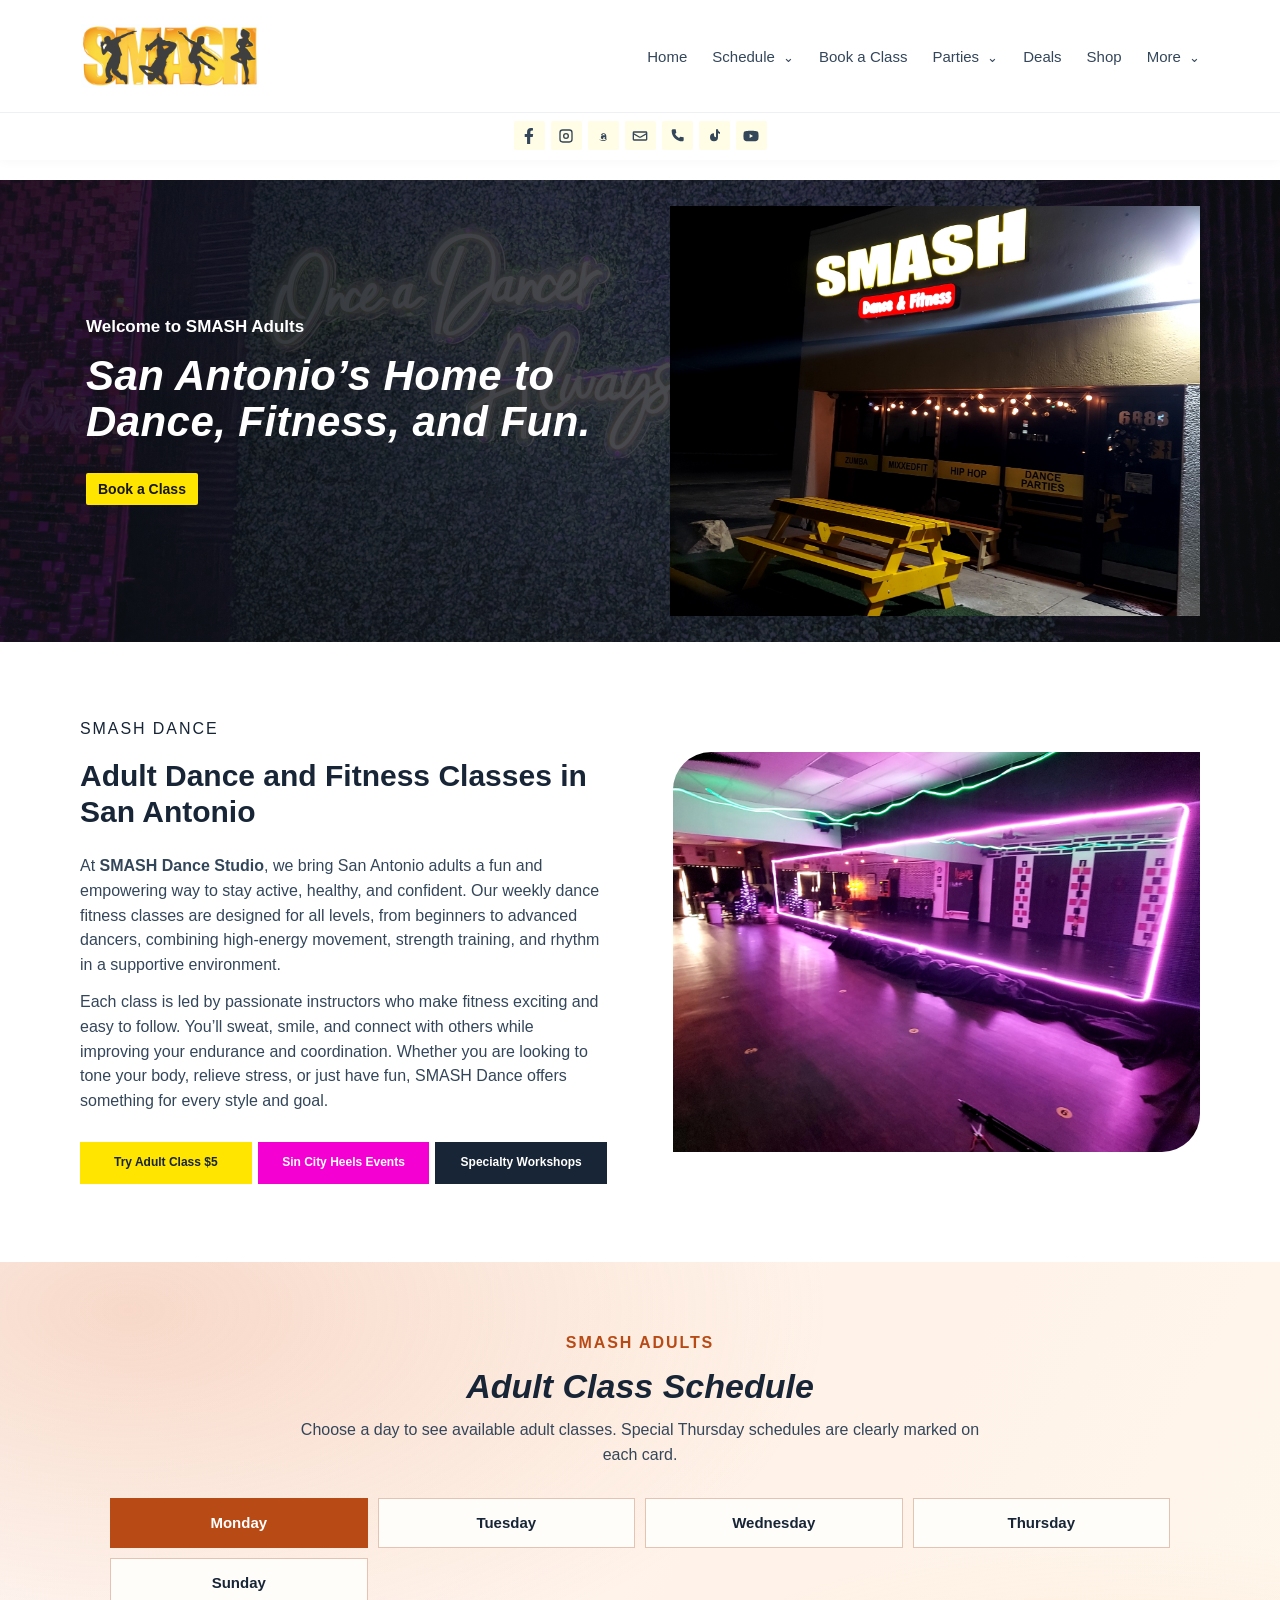
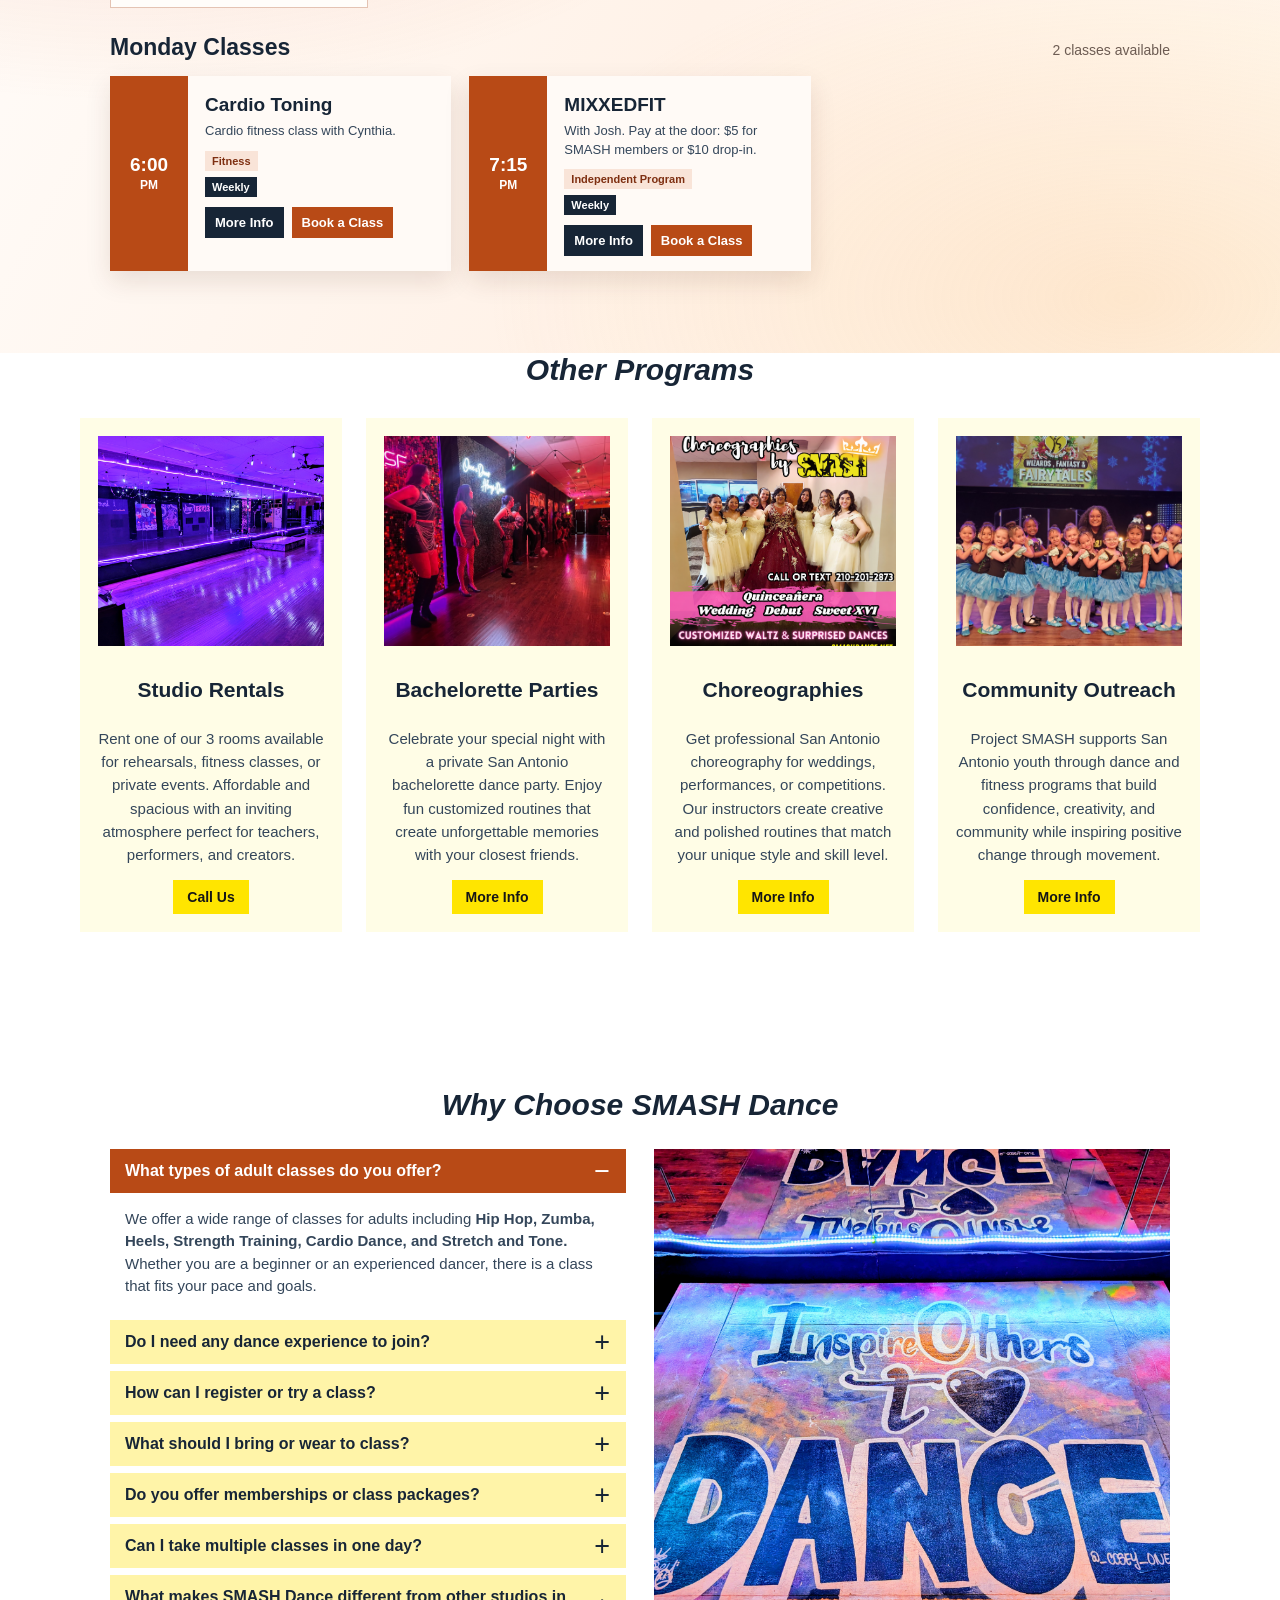
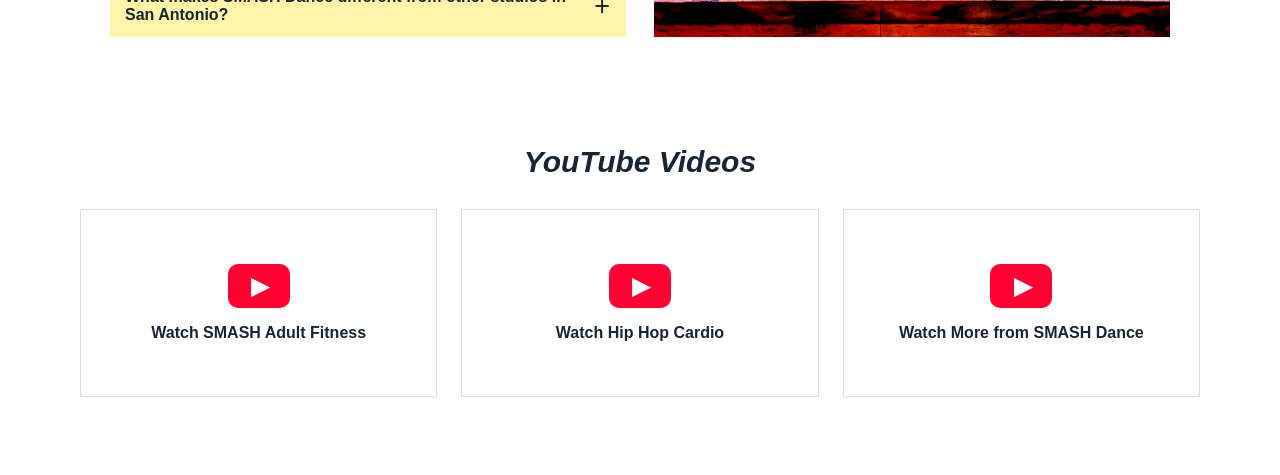
==== commit 1769949c: "Add Monday adult class lineup" ====
--- a/adult-classes.html
+++ b/adult-classes.html
@@ -46,13 +46,13 @@
           <p>Choose a day to see available adult classes. Special Thursday schedules are clearly marked on each card.</p>
         </div>
         <div class="adult-schedule-tabs" role="tablist" aria-label="Adult class schedule days">
-          <button class="adult-schedule-tab" type="button" role="tab" aria-selected="true" data-day="Tuesday">Tuesday</button>
+          <button class="adult-schedule-tab" type="button" role="tab" aria-selected="true" data-day="Monday">Monday</button><button class="adult-schedule-tab" type="button" role="tab" aria-selected="false" data-day="Tuesday">Tuesday</button>
           <button class="adult-schedule-tab" type="button" role="tab" aria-selected="false" data-day="Wednesday">Wednesday</button>
           <button class="adult-schedule-tab" type="button" role="tab" aria-selected="false" data-day="Thursday">Thursday</button>
           <button class="adult-schedule-tab" type="button" role="tab" aria-selected="false" data-day="Sunday">Sunday</button>
         </div>
         <div class="adult-schedule-results-head">
-          <h3 id="adult-selected-day">Tuesday Classes</h3>
+          <h3 id="adult-selected-day">Monday Classes</h3>
           <p id="adult-class-count">Loading classes…</p>
         </div>
         <div class="adult-schedule-card-grid" id="adult-schedule-card-grid" aria-live="polite"></div>
@@ -161,6 +161,7 @@
       </div>
     </section>
   </main>
+  <script src="schedule-feed.js"></script>
   <script>
     (() => {
       const grid = document.querySelector('#adult-schedule-card-grid');
@@ -169,7 +170,7 @@
       const modal = document.querySelector('.adult-class-modal');
       if (!grid || !heading || !count || !modal) return;
 
-      let classes = [];
+      let classes = []; const classDisplayOverrides = {'adult-mon-mixxedfit': {dance_style: 'Independent Program', short_description: 'With Josh. Pay at the door: $5 for SMASH members or $10 drop-in.', what_to_bring: 'Pay at the door. $5 for SMASH members or $10 drop-in.'}};
       const isActive = (value) => value === true || String(value).trim().toLowerCase() === 'yes';
       const escapeHtml = (value) => String(value || '').replace(/[&<>'"]/g, (character) => ({ '&': '&amp;', '<': '&lt;', '>': '&gt;', "'": '&#39;', '"': '&quot;' }[character]));
       const closeModal = () => { modal.hidden = true; };
@@ -179,7 +180,7 @@
         modal.querySelector('.adult-class-modal-subtitle').textContent = item.dance_style;
         modal.querySelector('.adult-class-modal-description').textContent = item.short_description || 'More class details will be added soon.';
         modal.querySelector('.adult-class-modal-time').textContent = `${item.day}, ${time}`;
-        modal.querySelector('.adult-class-modal-schedule').textContent = item.schedule_note || 'Weekly';
+        modal.querySelector('.adult-class-modal-schedule').textContent = item.schedule_note || 'See class description';
         modal.querySelector('.adult-class-modal-cta').href = item.sign_up_link || 'https://smashdance.salesvu.com/?';
         modal.hidden = false;
       };
@@ -190,7 +191,8 @@
         grid.innerHTML = selected.map((item) => {
           const [hour, period] = item.start_time.split(' ');
           const bookingUrl = escapeHtml(item.sign_up_link || 'https://smashdance.salesvu.com/?');
-          return `<article class="adult-schedule-card"><div class="adult-schedule-time"><strong>${escapeHtml(hour)}</strong><span>${escapeHtml(period)}</span></div><div class="adult-schedule-copy"><h3>${escapeHtml(item.class_name)}</h3><p>${escapeHtml(item.short_description)}</p><div class="adult-schedule-tags"><span>${escapeHtml(item.dance_style)}</span><span class="adult-schedule-special">${escapeHtml(item.schedule_note || 'Weekly')}</span></div><div class="adult-schedule-actions"><button class="adult-schedule-more" type="button" data-class-id="${escapeHtml(item.class_id)}">More Info</button><a class="adult-schedule-book" href="${bookingUrl}" target="_blank" rel="noopener">Book a Class</a></div></div></article>`;
+          const scheduleTag = item.schedule_note ? `<span class="adult-schedule-special">${escapeHtml(item.schedule_note)}</span>` : '';
+          return `<article class="adult-schedule-card"><div class="adult-schedule-time"><strong>${escapeHtml(hour)}</strong><span>${escapeHtml(period)}</span></div><div class="adult-schedule-copy"><h3>${escapeHtml(item.class_name)}</h3><p>${escapeHtml(item.short_description)}</p><div class="adult-schedule-tags"><span>${escapeHtml(item.dance_style)}</span>${scheduleTag}</div><div class="adult-schedule-actions"><button class="adult-schedule-more" type="button" data-class-id="${escapeHtml(item.class_id)}">More Info</button><a class="adult-schedule-book" href="${bookingUrl}" target="_blank" rel="noopener">Book a Class</a></div></div></article>`;
         }).join('');
         grid.querySelectorAll('.adult-schedule-more').forEach((button) => button.addEventListener('click', () => openModal(classes.find((item) => item.class_id === button.dataset.classId))));
       };
@@ -202,9 +204,8 @@
       modal.querySelector('.adult-class-modal-close').addEventListener('click', closeModal);
       modal.querySelector('.adult-class-modal-backdrop').addEventListener('click', closeModal);
       document.addEventListener('keydown', (event) => { if (event.key === 'Escape') closeModal(); });
-      fetch('data/adult-schedule-current.json')
-        .then((response) => response.json())
-        .then((data) => { classes = Array.isArray(data) ? data : []; render('Tuesday'); })
+      window.loadSmashSchedule('adults', 'data/adult-schedule-current.json')
+        .then((data) => { classes = Array.isArray(data) ? data : []; const mondayFallback = [{active:'Yes',day:'Monday',start_time:'6:00 PM',end_time:'7:00 PM',class_name:'Cardio Toning',age_range:'Adults',dance_style:'Fitness',instructor:'Cynthia',short_description:'Cardio fitness class with Cynthia.',what_to_bring:'Bring water and comfortable shoes.',sign_up_link:'https://smashdance.salesvu.com/',display_order:1,class_id:'adult-mon-cardio-toning',schedule_note:'Weekly'},{active:'Yes',day:'Monday',start_time:'7:15 PM',end_time:'8:15 PM',class_name:'MIXXEDFIT',age_range:'Adults',dance_style:'Independent Program',instructor:'Josh',short_description:'With Josh. Pay at the door: $5 for SMASH members or $10 drop-in.',what_to_bring:'Pay at the door. $5 for SMASH members or $10 drop-in.',sign_up_link:'https://smashdance.salesvu.com/',display_order:2,class_id:'adult-mon-mixxedfit',schedule_note:'Weekly'}]; mondayFallback.forEach((fallback) => { if (!classes.some((item) => item.day === fallback.day && item.class_name === fallback.class_name)) classes.push(fallback); }); classes = classes.map((item) => ({ ...item, ...(classDisplayOverrides[item.class_id] || {}) })); render('Monday'); })
         .catch(() => { count.textContent = 'Schedule details will be available soon.'; });
     })();
 
